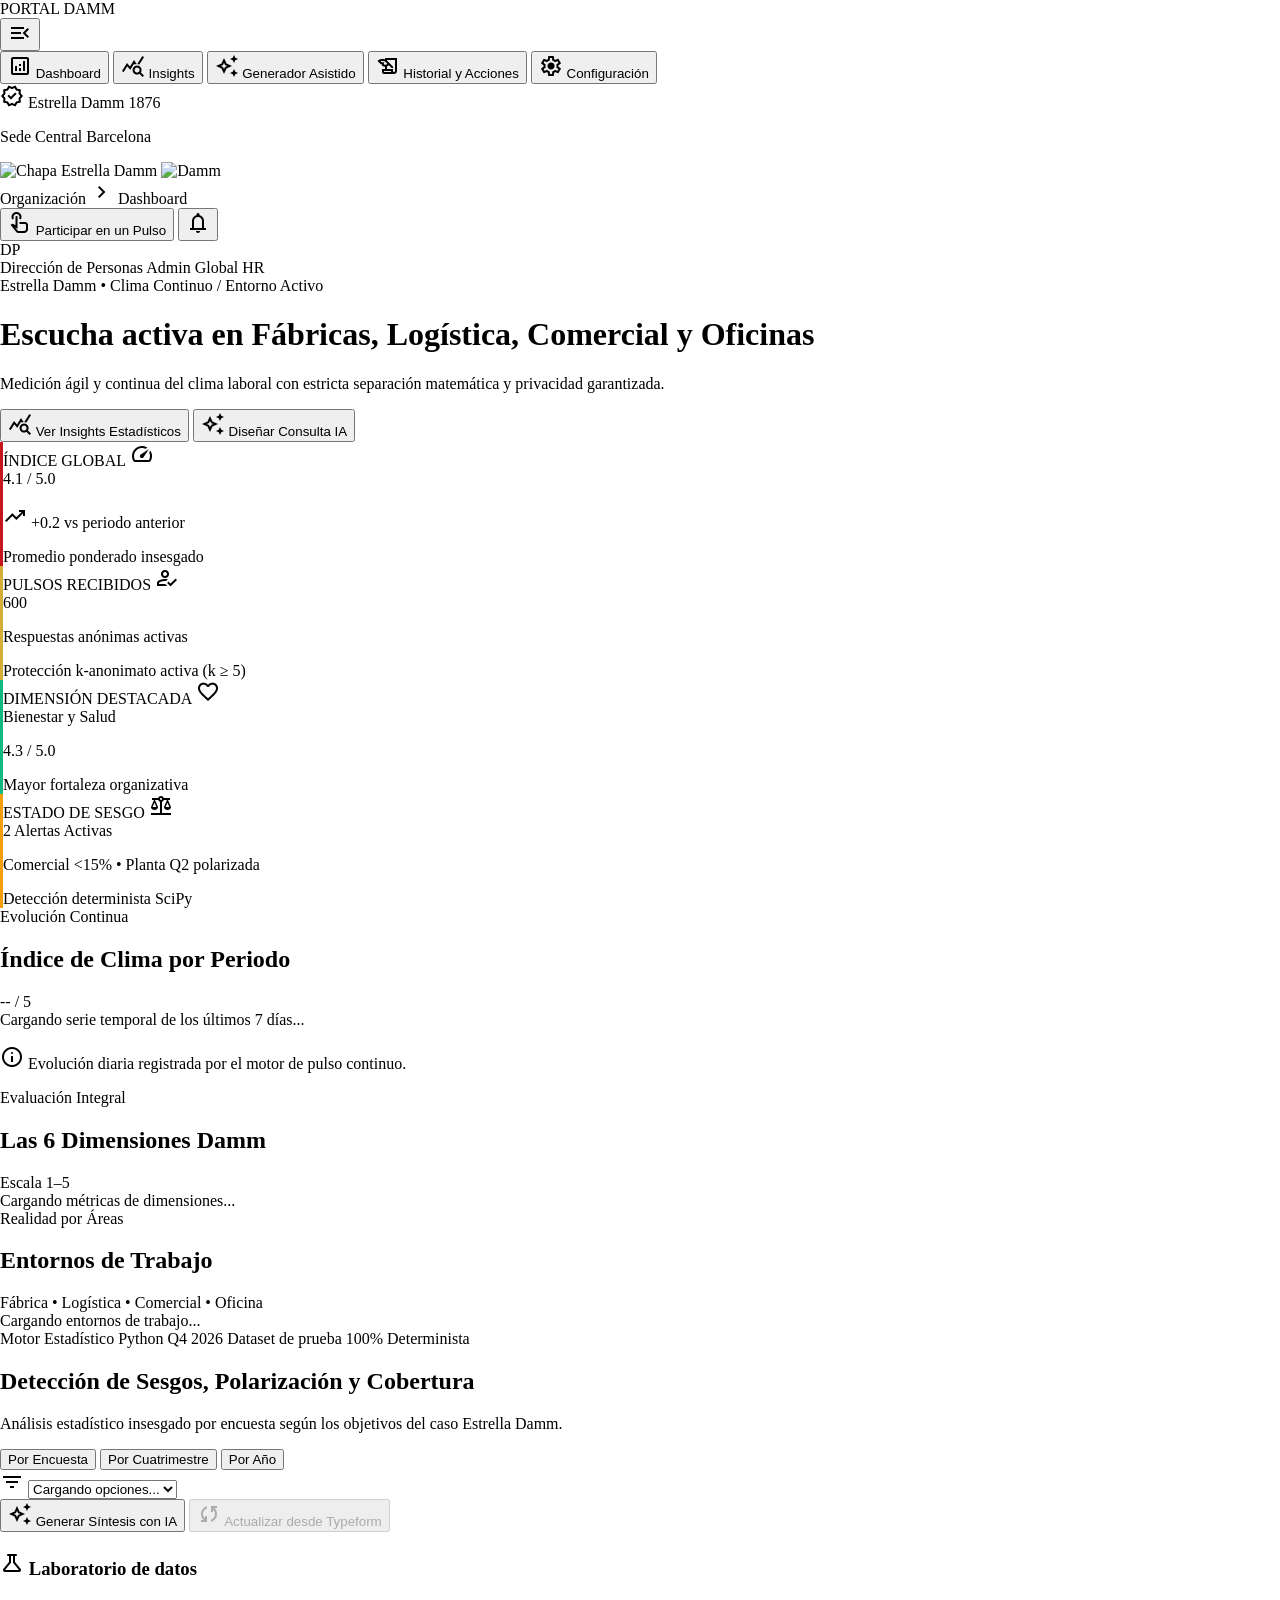
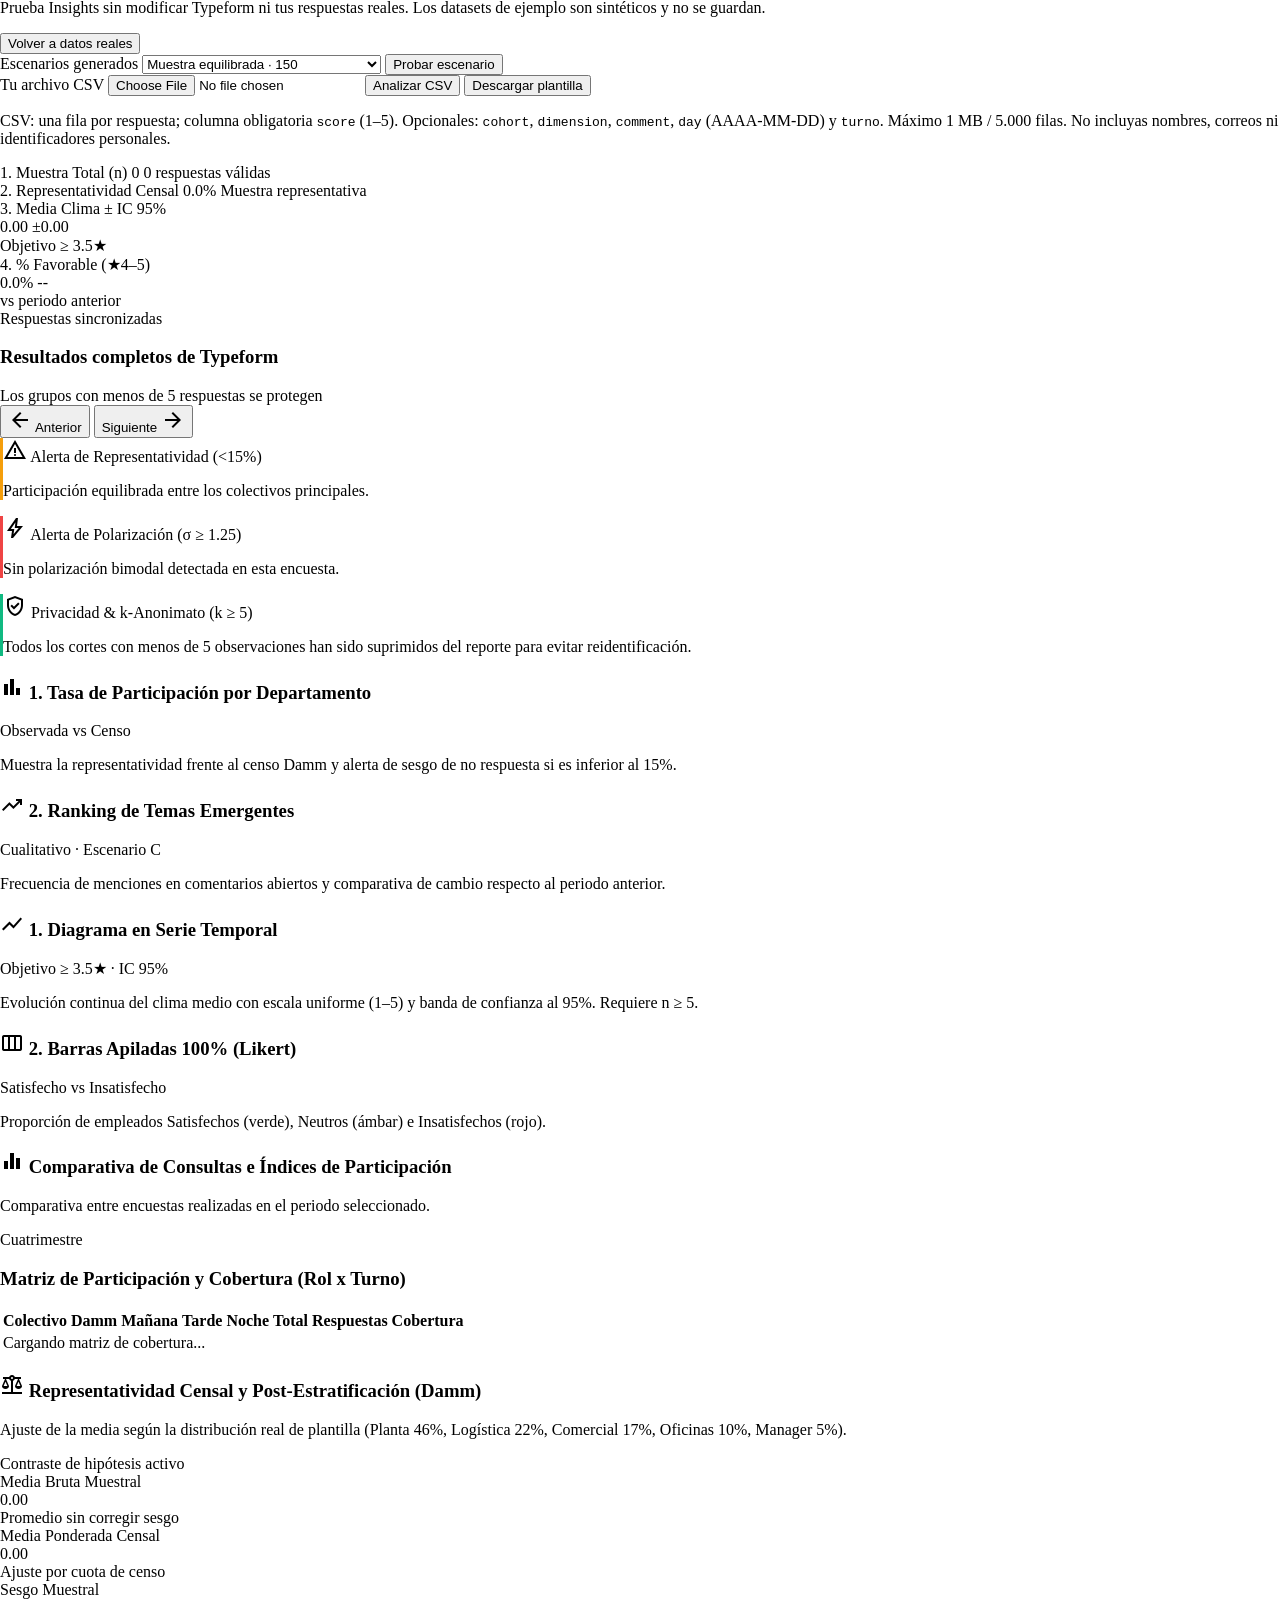
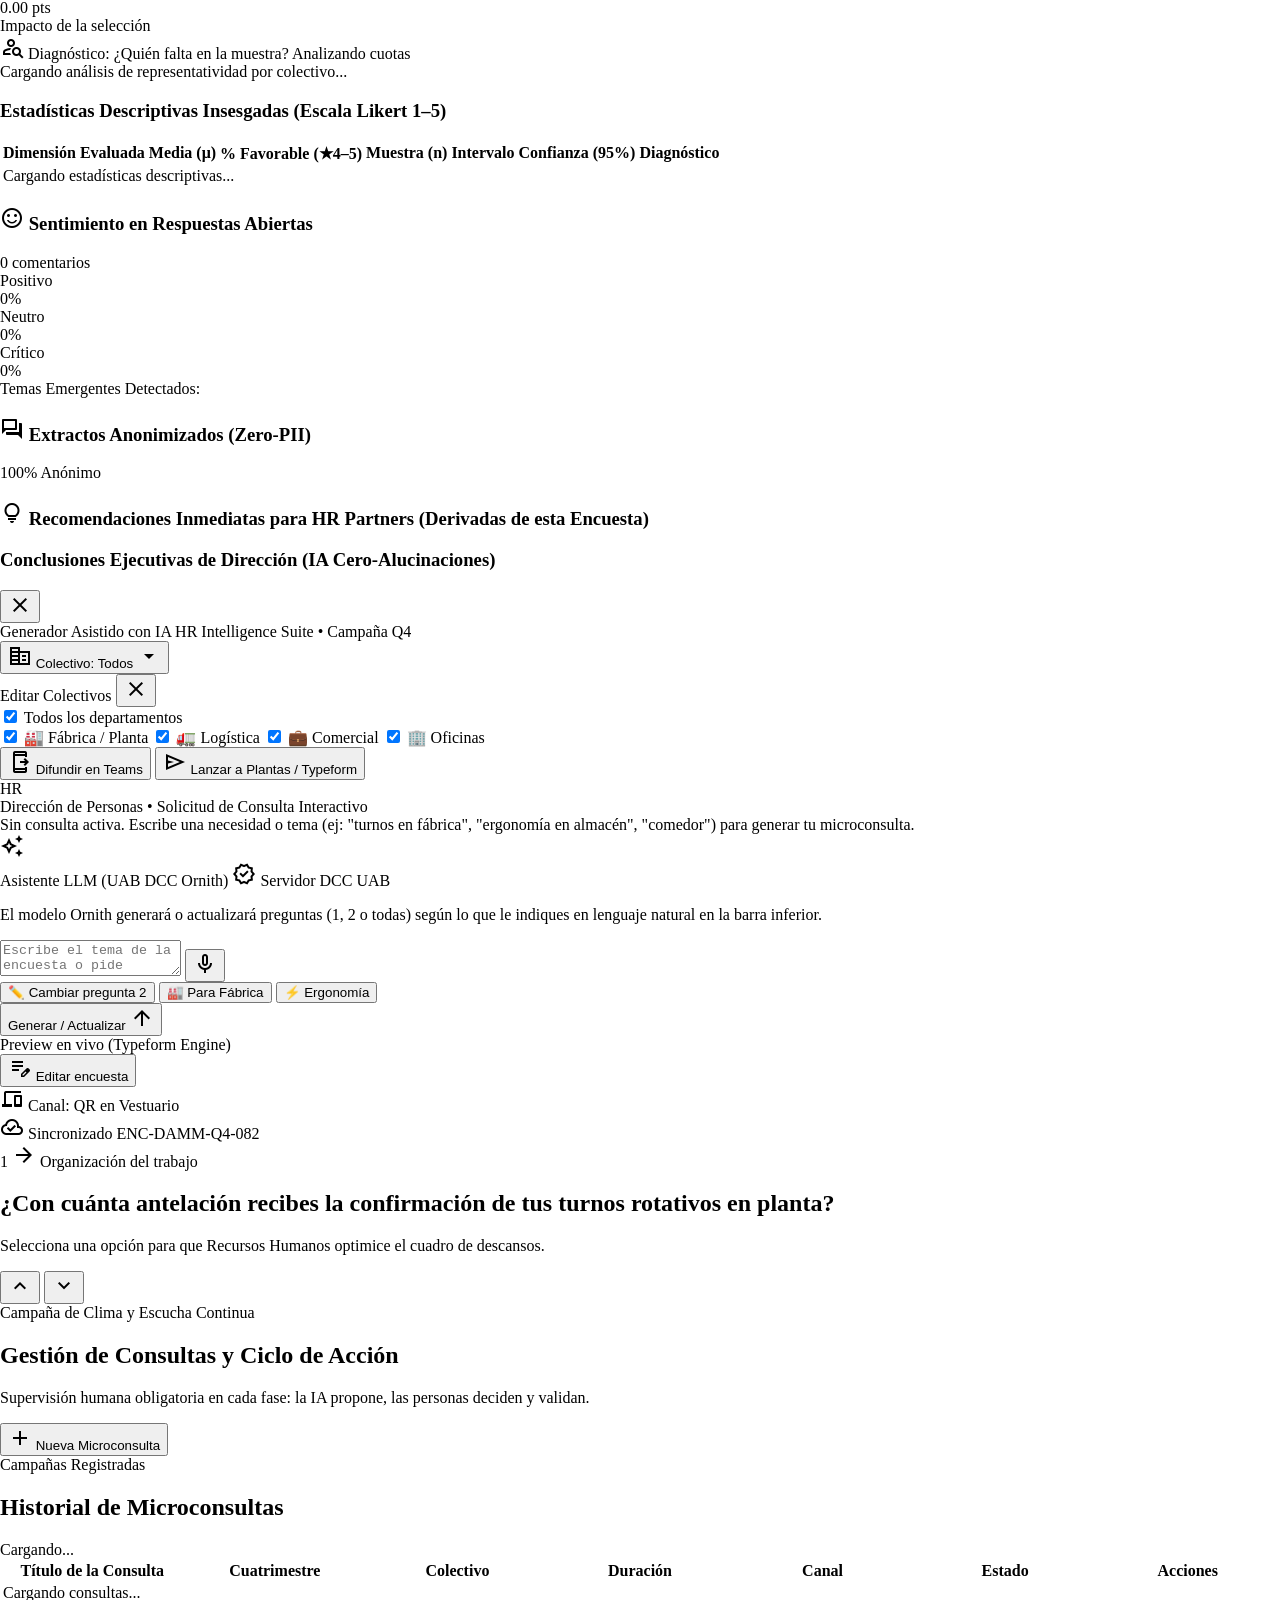
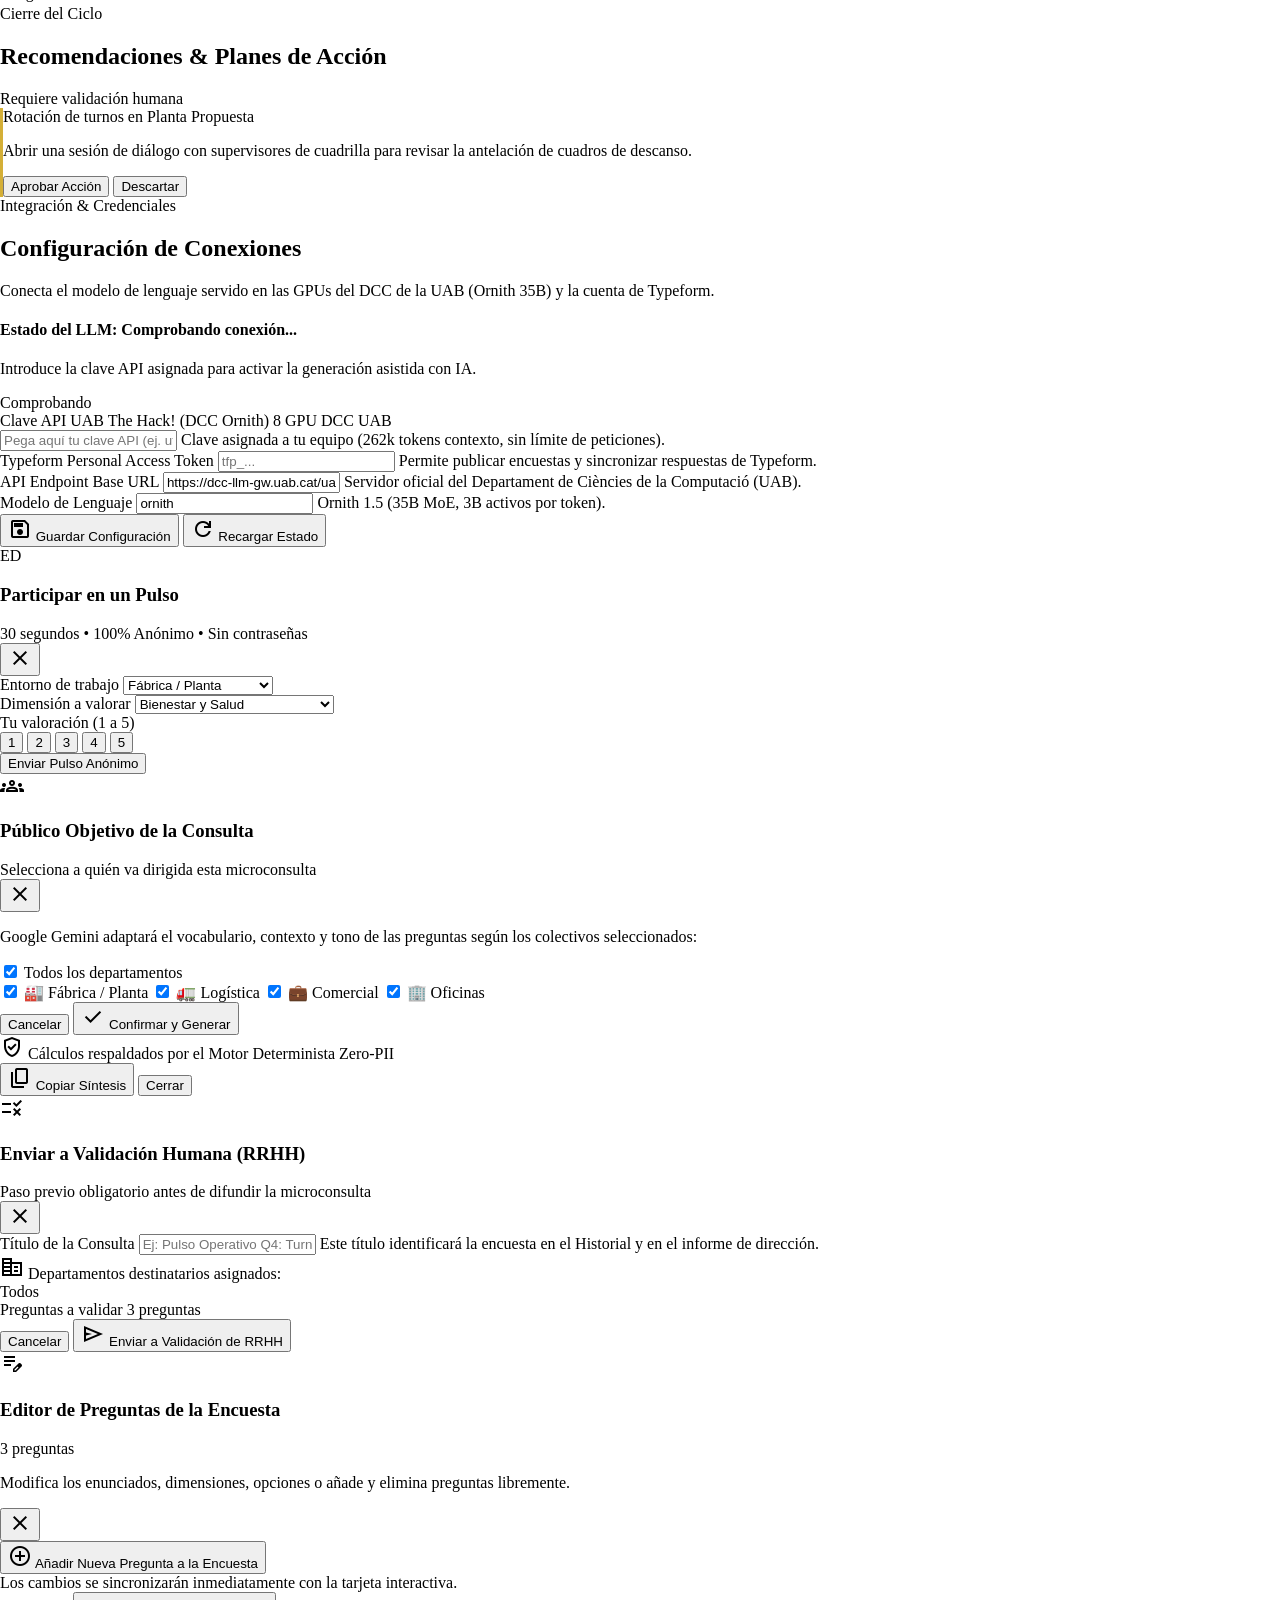
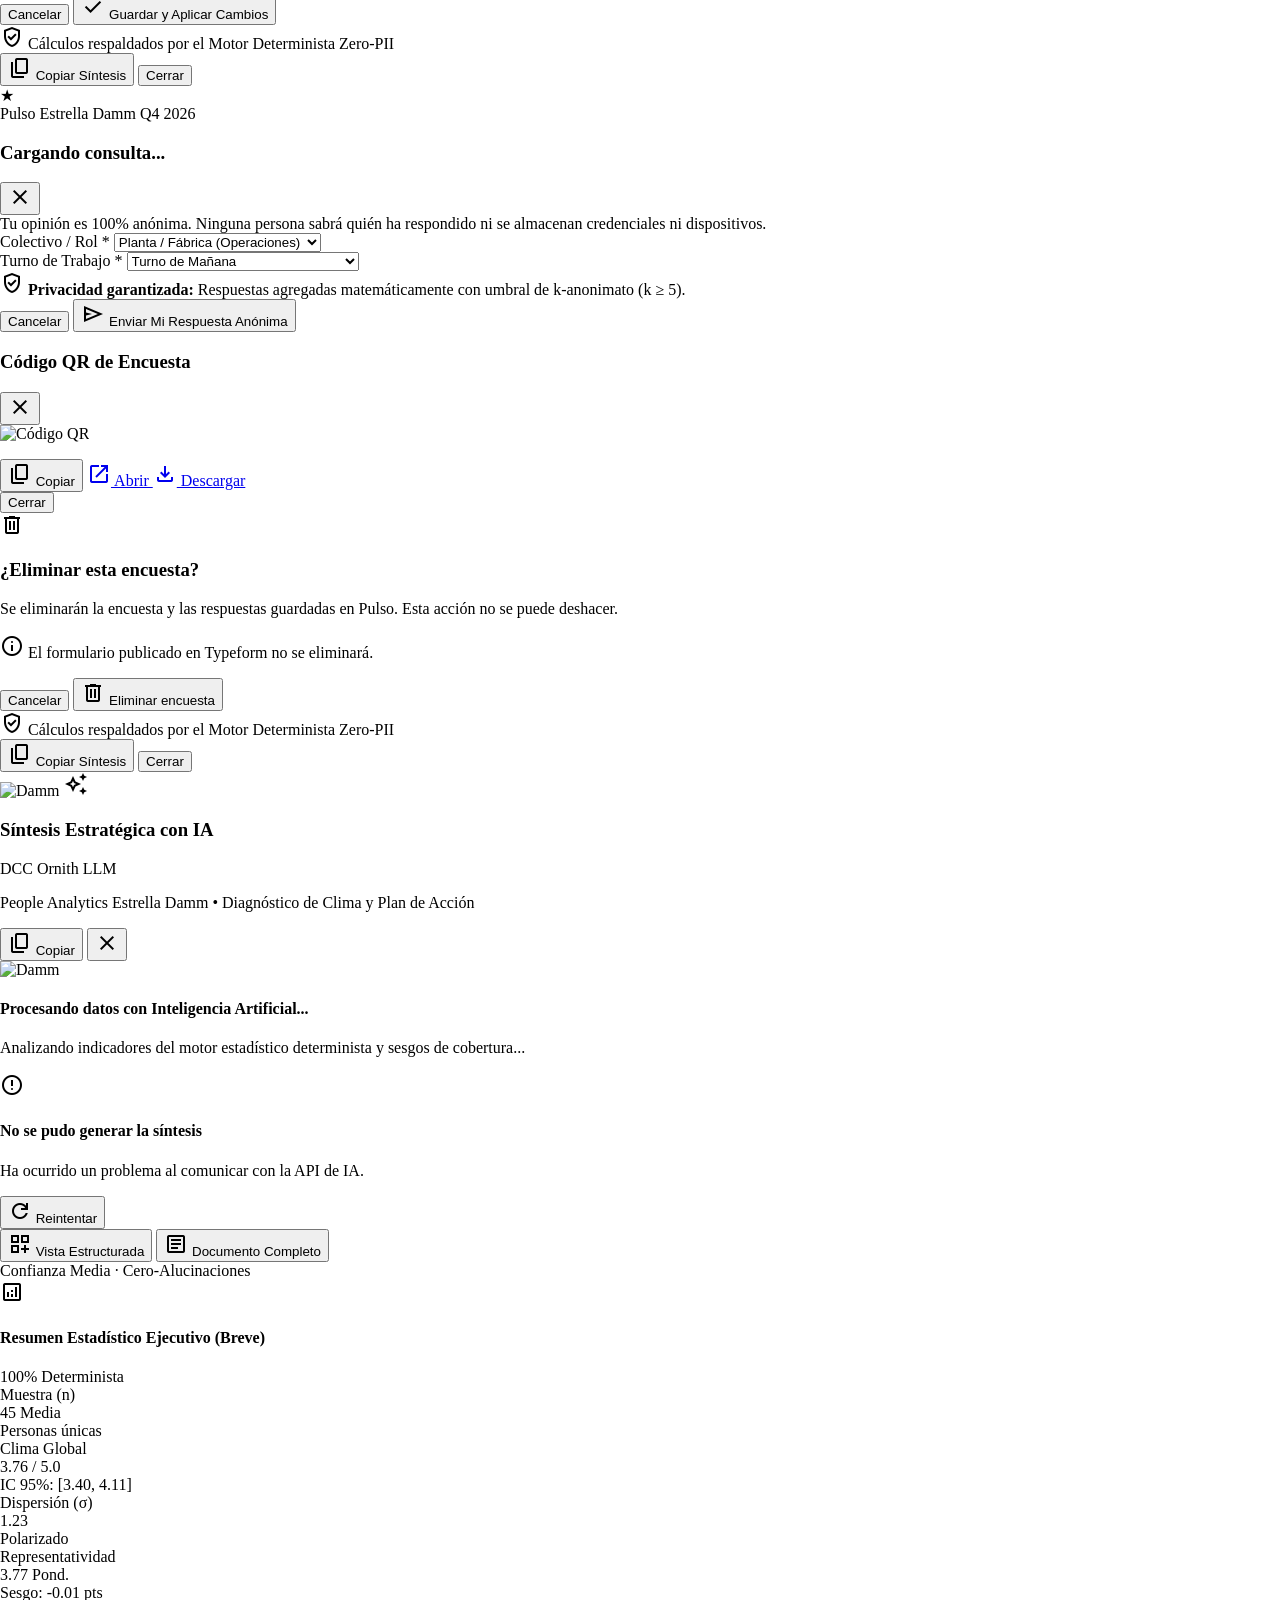
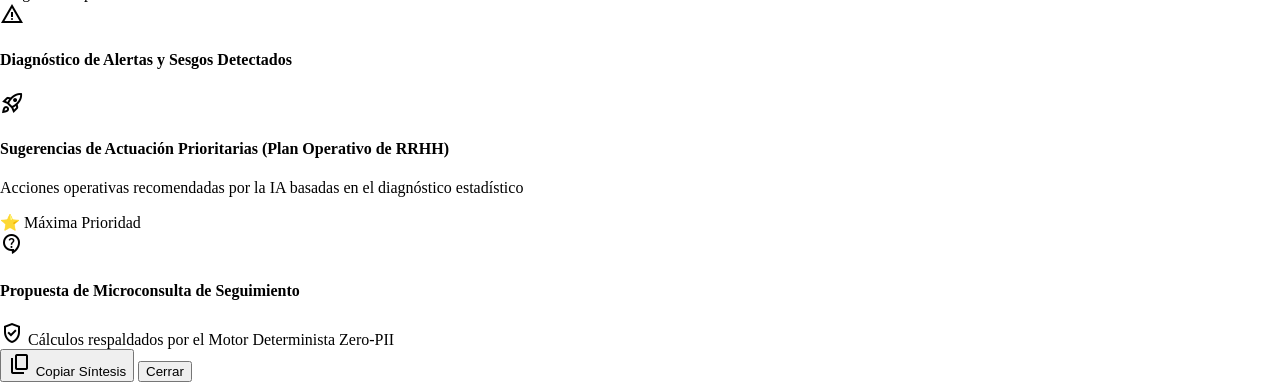
==== ui/index.html @ 13590368 "IA resumen estadisticos" ====
<!DOCTYPE html>
<html lang="es">
<head>
  <meta charset="utf-8">
  <meta content="width=device-width, initial-scale=1.0" name="viewport">
  <meta content="web_dashboard" name="shell-type">
  <title>Portal Damm — HR Climate &amp; Intelligence Suite</title>
  <link rel="icon" type="image/png" href="/assets/chapa_damm.png">
  <link href="https://fonts.googleapis.com/css2?family=Material+Symbols+Outlined:opsz,wght,FILL,GRAD@20..48,100..700,0..1,-50..200" rel="stylesheet">
  <link rel="preconnect" href="https://fonts.googleapis.com">
  <link rel="preconnect" href="https://fonts.gstatic.com" crossorigin="">
  <link href="https://fonts.googleapis.com/css2?family=Epilogue:wght@600;700;800&family=Inter:wght@400;500;600;700&display=swap" rel="stylesheet">
  <style>
    @layer base {
      html, body { margin: 0; padding: 0; }
      body { overscroll-behavior: none; }
      main > :first-child { margin-top: 0 !important; }
      main > :last-child { margin-bottom: 0 !important; }
    }
    ::-webkit-scrollbar { display: none; }
    .sidebar-transition { transition: width 0.25s cubic-bezier(0.4, 0, 0.2, 1); }
    .content-transition { transition: padding-left 0.25s cubic-bezier(0.4, 0, 0.2, 1), left 0.25s cubic-bezier(0.4, 0, 0.2, 1); }
    .toast-animate { transition: transform 0.25s ease, opacity 0.25s ease; }
    .tabular-nums { font-variant-numeric: tabular-nums; }
    .status-bar-positive { border-left: 3px solid #10b981; }
    .status-bar-warning { border-left: 3px solid #f59e0b; }
    .status-bar-critical { border-left: 3px solid #ef4444; }
    .status-bar-brand { border-left: 3px solid #c4161c; }
    .status-bar-gold { border-left: 3px solid #d4af37; }
    .admin-history-table { width: 100%; table-layout: fixed; }
    @media (max-width: 1100px) {
      .admin-history-table col:nth-child(1) { width: 50%; }
      .admin-history-table col:nth-child(2),
      .admin-history-table col:nth-child(4),
      .admin-history-table col:nth-child(5) { display: none; }
      .admin-history-table col:nth-child(3) { width: 15%; }
      .admin-history-table col:nth-child(6) { width: 15%; }
      .admin-history-table col:nth-child(7) { width: 20%; }
      .admin-history-table tr > :nth-child(2),
      .admin-history-table tr > :nth-child(4),
      .admin-history-table tr > :nth-child(5) { display: none; }
    }
    @media (max-width: 600px) {
      .admin-history-table col:nth-child(1) { width: 60%; }
      .admin-history-table col:nth-child(3),
      .admin-history-table col:nth-child(6) { display: none; }
      .admin-history-table col:nth-child(7) { width: 40%; }
      .admin-history-table tr > :nth-child(3),
      .admin-history-table tr > :nth-child(6) { display: none; }
      .admin-history-table .admin-action-label { display: none; }
      .admin-history-table .admin-icon-action { padding: 2px; }
      .admin-history-table .admin-icon-action .material-symbols-outlined { font-size: 18px; }
    }
  </style>
  <script src="https://cdn.tailwindcss.com?plugins=forms,container-queries"></script>
  <script src="https://cdn.plot.ly/plotly-2.35.2.min.js"></script>
  <script id="tailwind-config">
    tailwind.config = {
      darkMode: "class",
      theme: {
        extend: {
          colors: {
            "surface": "#fbf9f7",
            "surface-dim": "#dbdad8",
            "surface-bright": "#fbf9f7",
            "surface-container-lowest": "#ffffff",
            "surface-container-low": "#f5f3f1",
            "surface-container": "#efedec",
            "surface-container-high": "#eae8e6",
            "surface-container-highest": "#e4e2e0",
            "on-surface": "#1b1c1b",
            "on-surface-variant": "#5c403d",
            "inverse-surface": "#30302f",
            "inverse-on-surface": "#f2f0ee",
            "outline": "#906f6b",
            "outline-variant": "#e5bdb9",
            "surface-tint": "#bd0e18",
            "primary": "#c4161c",
            "primary-container": "#c4161c",
            "on-primary": "#ffffff",
            "on-primary-container": "#ffd6d2",
            "secondary": "#735c00",
            "secondary-container": "#fed65b",
            "on-secondary-container": "#745c00",
            "tertiary": "#1e1611",
            "tertiary-container": "#6c6059",
            "on-tertiary": "#ffffff",
            "error": "#ba1a1a",
            "error-container": "#ffdad6",
            "status-positive": "#10b981",
            "status-warning": "#f59e0b",
            "status-critical": "#ef4444",
            "brand-gold": "#d4af37"
          },
          borderRadius: { DEFAULT: "0.5rem", lg: "1rem", xl: "1.5rem", full: "9999px" },
          spacing: {
            gutter: "1.5rem",
            "space-xs": "0.25rem",
            "space-sm": "0.5rem",
            margin: "2rem",
            "space-md": "1rem",
            "space-lg": "1.5rem",
            "space-xl": "2.5rem"
          },
          fontFamily: {
            headline: ["Epilogue", "sans-serif"],
            body: ["Inter", "sans-serif"]
          }
        }
      }
    };
  </script>
</head>
<body class="bg-surface font-body text-on-surface antialiased min-h-screen">

  <!-- Toast Notification Container -->
  <div id="toast-container" class="fixed top-20 right-6 z-50 flex flex-col gap-2 pointer-events-none"></div>

  <!-- Retractile Sidebar -->
  <aside class="fixed left-0 top-0 h-full bg-surface-container-low z-50 flex flex-col shadow-[0_1px_8px_rgba(30,22,17,0.04)] sidebar-transition overflow-hidden w-64 border-r border-surface-container/60" id="app-sidebar">
    <div class="h-16 px-space-md flex items-center justify-between border-b border-surface-container/60">
      <div class="flex items-center gap-2 overflow-hidden" id="sidebar-brand-box">
        <div class="w-3 h-3 rounded-full bg-primary flex-shrink-0"></div>
        <span class="font-headline font-bold text-sm tracking-wider text-on-surface uppercase whitespace-nowrap sidebar-label">PORTAL DAMM</span>
      </div>
      <button aria-label="Colapsar o expandir menú" class="w-8 h-8 flex items-center justify-center rounded-lg text-on-surface-variant hover:bg-surface-container hover:text-on-surface transition-colors flex-shrink-0" onclick="toggleSidebar()" type="button">
        <span class="material-symbols-outlined text-xl" id="sidebar-toggle-icon">menu_open</span>
      </button>
    </div>

    <!-- Navigation Buttons with Red Active State -->
    <nav class="flex-1 px-space-sm space-y-1.5 mt-1" id="sidebar-nav">
      <button id="nav-btn-dashboard" onclick="showPanel('dashboard')" class="nav-item w-full flex items-center gap-space-sm px-space-md py-2.5 rounded-lg text-sm font-bold bg-primary text-on-primary shadow-xs transition-all text-left">
        <span class="material-symbols-outlined text-xl flex-shrink-0">analytics</span>
        <span class="sidebar-label whitespace-nowrap">Dashboard</span>
      </button>

      <button id="nav-btn-insights" onclick="showPanel('insights')" class="nav-item w-full flex items-center gap-space-sm px-space-md py-2.5 rounded-lg text-sm font-medium text-on-surface-variant hover:bg-surface-container-high hover:text-on-surface transition-all text-left">
        <span class="material-symbols-outlined text-xl flex-shrink-0">query_stats</span>
        <span class="sidebar-label whitespace-nowrap">Insights</span>
      </button>

      <button id="nav-btn-generator" onclick="showPanel('generator')" class="nav-item w-full flex items-center gap-space-sm px-space-md py-2.5 rounded-lg text-sm font-medium text-on-surface-variant hover:bg-surface-container-high hover:text-on-surface transition-all text-left">
        <span class="material-symbols-outlined text-xl flex-shrink-0">auto_awesome</span>
        <span class="sidebar-label whitespace-nowrap">Generador Asistido</span>
      </button>

      <button id="nav-btn-admin" onclick="showPanel('admin')" class="nav-item w-full flex items-center gap-space-sm px-space-md py-2.5 rounded-lg text-sm font-medium text-on-surface-variant hover:bg-surface-container-high hover:text-on-surface transition-all text-left">
        <span class="material-symbols-outlined text-xl flex-shrink-0">history_edu</span>
        <span class="sidebar-label whitespace-nowrap">Historial y Acciones</span>
      </button>

      <button id="nav-btn-settings" onclick="showPanel('settings')" class="nav-item w-full flex items-center gap-space-sm px-space-md py-2.5 rounded-lg text-sm font-medium text-on-surface-variant hover:bg-surface-container-high hover:text-on-surface transition-all text-left">
        <span class="material-symbols-outlined text-xl flex-shrink-0">settings</span>
        <span class="sidebar-label whitespace-nowrap">Configuración</span>
      </button>
    </nav>

    <div class="p-3 bg-surface-container/60 m-space-sm rounded-xl overflow-hidden sidebar-footer border border-surface-container-high">
      <div class="flex items-center gap-space-sm mb-1">
        <span class="material-symbols-outlined text-brand-gold text-base flex-shrink-0">verified</span>
        <span class="text-xs font-bold text-on-surface whitespace-nowrap sidebar-label">Estrella Damm 1876</span>
      </div>
      <p class="text-[11px] text-on-surface-variant whitespace-nowrap sidebar-label">Sede Central Barcelona</p>
    </div>
  </aside>

  <!-- Main Content Wrapper -->
  <div class="content-transition pl-64" id="main-layout-wrapper">
    <!-- Topbar -->
    <header class="fixed top-0 right-0 h-16 bg-surface/95 backdrop-blur-xl z-40 flex items-center justify-between px-space-xl shadow-[0_1px_8px_rgba(30,22,17,0.04)] content-transition border-b border-surface-container-high/60 left-64" id="main-header">
      <div class="flex items-center gap-space-md">
        <div class="-ml-2 flex items-center gap-2 pr-2">
          <img alt="Chapa Estrella Damm" class="w-10 h-10 object-contain rounded-full shadow-xs hover:rotate-12 transition-transform duration-300" src="/assets/chapa_damm.png">
          <img alt="Damm" class="h-14 w-auto object-contain" src="/assets/palabra_damm.png">
        </div>
        <div class="h-4 w-px bg-outline-variant/50 hidden sm:block"></div>
        <div class="hidden sm:flex items-center gap-2">
          <span class="text-xs font-medium text-on-surface-variant">Organización</span>
          <span class="material-symbols-outlined text-sm text-on-surface-variant">chevron_right</span>
          <span class="text-sm font-headline font-semibold text-on-surface" id="topbar-active-section-title">Dashboard</span>
        </div>
      </div>

      <div class="flex items-center gap-space-md">
        <!-- Responder Pulso Kiosk Button -->
        <button onclick="openCheckinModal()" class="inline-flex items-center gap-1.5 px-3.5 py-1.5 rounded-lg bg-surface-container-high hover:bg-surface-container-highest text-on-surface text-xs font-semibold transition-all border border-surface-container" type="button">
          <span class="material-symbols-outlined text-sm text-primary">touch_app</span>
          <span>Participar en un Pulso</span>
        </button>

        <button aria-label="Notificaciones" class="relative w-9 h-9 flex items-center justify-center rounded-lg text-on-surface-variant hover:bg-surface-container transition-colors" type="button">
          <span class="material-symbols-outlined text-xl">notifications</span>
          <span class="absolute top-2 right-2 w-2 h-2 rounded-full bg-primary ring-2 ring-surface"></span>
        </button>

        <!-- User Profile -->
        <div class="flex items-center gap-space-sm pl-2 py-1 pr-1 border-l border-surface-container-high">
          <div class="w-8 h-8 rounded-full bg-primary/10 text-primary flex items-center justify-center font-bold text-xs border border-primary/20 shadow-xs">
            DP
          </div>
          <div class="hidden lg:flex flex-col text-left">
            <span class="text-xs font-bold text-on-surface leading-tight">Dirección de Personas</span>
            <span class="text-[11px] text-on-surface-variant leading-tight">Admin Global HR</span>
          </div>
        </div>
      </div>
    </header>

    <!-- CONTENT PANELS CONTAINER -->
    <main class="w-full pt-20 bg-surface px-space-xl py-space-lg max-w-7xl mx-auto space-y-space-lg">

      <!-- ===================================================================== -->
      <!-- PANEL 1: DASHBOARD CLIMA -->
      <!-- ===================================================================== -->
      <div id="panel-dashboard" class="panel-view space-y-space-lg">
        <!-- Hero Header -->
        <div class="flex flex-wrap items-center justify-between gap-space-md bg-surface-container-lowest p-space-lg rounded-xl shadow-xs border border-surface-container">
          <div>
            <div class="flex items-center gap-2 mb-1">
              <span class="text-xs font-bold uppercase tracking-wider text-primary">Estrella Damm • Clima Continuo</span>
              <span class="text-xs text-outline">/</span>
              <span class="text-xs text-on-surface-variant" id="demo-indicator-pill">Entorno Activo</span>
            </div>
            <h1 class="text-2xl font-headline font-bold text-on-surface">Escucha activa en Fábricas, Logística, Comercial y Oficinas</h1>
            <p class="text-xs text-on-surface-variant mt-1">Medición ágil y continua del clima laboral con estricta separación matemática y privacidad garantizada.</p>
          </div>
          <div class="flex items-center gap-2">
            <button onclick="showPanel('insights')" class="inline-flex items-center gap-1.5 px-3.5 py-2 rounded-lg bg-surface-container-high hover:bg-surface-container-highest text-xs font-semibold text-on-surface border border-surface-container transition-all">
              <span class="material-symbols-outlined text-sm text-primary">query_stats</span>
              <span>Ver Insights Estadísticos</span>
            </button>
            <button onclick="startNewGenerator()" class="inline-flex items-center gap-1.5 px-4 py-2 rounded-lg bg-primary text-on-primary font-semibold text-xs hover:bg-primary-container transition-transform active:scale-95 shadow-xs">
              <span class="material-symbols-outlined text-base">auto_awesome</span>
              <span>Diseñar Consulta IA</span>
            </button>
          </div>
        </div>

        <!-- KPIs Grid -->
        <section class="grid grid-cols-1 sm:grid-cols-2 lg:grid-cols-4 gap-space-md">
          <div class="bg-surface-container-lowest rounded-xl p-space-md shadow-xs border border-surface-container status-bar-brand flex flex-col justify-between">
            <div class="flex items-center justify-between text-xs text-on-surface-variant font-semibold">
              <span>ÍNDICE GLOBAL</span>
              <span class="material-symbols-outlined text-primary text-sm">speed</span>
            </div>
            <div class="my-2">
              <div class="flex items-baseline gap-1">
                <span class="text-3xl font-headline font-bold text-on-surface tabular-nums" id="kpi-overall-score">4.1</span>
                <span class="text-xs text-on-surface-variant">/ 5.0</span>
              </div>
              <p class="text-[11px] text-status-positive font-semibold flex items-center gap-1 mt-0.5" id="kpi-score-trend">
                <span class="material-symbols-outlined text-xs">trending_up</span> +0.2 vs periodo anterior
              </p>
            </div>
            <div class="text-[10px] text-tertiary">Promedio ponderado insesgado</div>
          </div>

          <div class="bg-surface-container-lowest rounded-xl p-space-md shadow-xs border border-surface-container status-bar-gold flex flex-col justify-between">
            <div class="flex items-center justify-between text-xs text-on-surface-variant font-semibold">
              <span>PULSOS RECIBIDOS</span>
              <span class="material-symbols-outlined text-brand-gold text-sm">how_to_reg</span>
            </div>
            <div class="my-2">
              <span class="text-3xl font-headline font-bold text-on-surface tabular-nums" id="kpi-total-responses">600</span>
              <p class="text-[11px] text-on-surface-variant mt-0.5">Respuestas anónimas activas</p>
            </div>
            <div class="text-[10px] text-tertiary">Protección k-anonimato activa (k ≥ 5)</div>
          </div>

          <div class="bg-surface-container-lowest rounded-xl p-space-md shadow-xs border border-surface-container status-bar-positive flex flex-col justify-between">
            <div class="flex items-center justify-between text-xs text-on-surface-variant font-semibold">
              <span>DIMENSIÓN DESTACADA</span>
              <span class="material-symbols-outlined text-status-positive text-sm">favorite</span>
            </div>
            <div class="my-2">
              <span class="text-base font-bold text-on-surface block truncate" id="kpi-top-dimension">Bienestar y Salud</span>
              <p class="text-xs font-headline font-bold text-status-positive tabular-nums mt-0.5" id="kpi-top-dimension-score">4.3 / 5.0</p>
            </div>
            <div class="text-[10px] text-tertiary">Mayor fortaleza organizativa</div>
          </div>

          <div class="bg-surface-container-lowest rounded-xl p-space-md shadow-xs border border-surface-container status-bar-warning flex flex-col justify-between">
            <div class="flex items-center justify-between text-xs text-on-surface-variant font-semibold">
              <span>ESTADO DE SESGO</span>
              <span class="material-symbols-outlined text-status-warning text-sm">balance</span>
            </div>
            <div class="my-2">
              <span class="text-base font-bold text-on-surface block" id="kpi-bias-status">2 Alertas Activas</span>
              <p class="text-[11px] text-status-warning font-semibold mt-0.5" id="kpi-bias-desc">Comercial &lt;15% • Planta Q2 polarizada</p>
            </div>
            <div class="text-[10px] text-tertiary">Detección determinista SciPy</div>
          </div>
        </section>

        <!-- Trend & 6 Dimensions Grid -->
        <div class="grid grid-cols-1 lg:grid-cols-12 gap-space-lg items-start">
          <!-- 7-Day Trend Chart (7 cols) -->
          <div class="lg:col-span-7 bg-surface-container-lowest rounded-xl p-space-lg shadow-xs border border-surface-container flex flex-col justify-between">
            <div class="flex items-center justify-between mb-4">
              <div>
                <span class="text-[11px] font-bold uppercase tracking-wider text-primary block">Evolución Continua</span>
                <h2 class="text-lg font-headline font-bold text-on-surface">Índice de Clima por Periodo</h2>
              </div>
              <div class="flex items-center gap-2">
                <span class="text-xs font-bold text-primary tabular-nums" id="trend-avg-display">-- / 5</span>
                <span class="w-2 h-2 rounded-full bg-status-positive"></span>
              </div>
            </div>

            <div id="dashboard-trend-container" class="w-full h-44 bg-surface-container-low/40 rounded-lg p-3 flex flex-col justify-end relative">
              <div class="h-full flex items-center justify-center text-xs text-tertiary italic">
                Cargando serie temporal de los últimos 7 días...
              </div>
            </div>
            <p id="dashboard-trend-insight" class="text-xs text-on-surface-variant mt-3 flex items-center gap-1.5">
              <span class="material-symbols-outlined text-sm text-primary">info</span>
              <span>Evolución diaria registrada por el motor de pulso continuo.</span>
            </p>
          </div>

          <!-- 6 Dimensions Breakdown (5 cols) -->
          <div class="lg:col-span-5 bg-surface-container-lowest rounded-xl p-space-lg shadow-xs border border-surface-container">
            <div class="flex items-center justify-between mb-4">
              <div>
                <span class="text-[11px] font-bold uppercase tracking-wider text-primary block">Evaluación Integral</span>
                <h2 class="text-lg font-headline font-bold text-on-surface">Las 6 Dimensiones Damm</h2>
              </div>
              <span class="text-xs text-tertiary">Escala 1–5</span>
            </div>

            <div class="space-y-3" id="dimensions-container">
              <div class="p-6 text-center text-xs text-tertiary italic">
                Cargando métricas de dimensiones...
              </div>
            </div>
          </div>
        </div>

        <!-- Workplaces Grid -->
        <section class="bg-surface-container-lowest rounded-xl p-space-lg shadow-xs border border-surface-container">
          <div class="flex items-center justify-between mb-4">
            <div>
              <span class="text-[11px] font-bold uppercase tracking-wider text-primary block">Realidad por Áreas</span>
              <h2 class="text-lg font-headline font-bold text-on-surface">Entornos de Trabajo</h2>
            </div>
            <span class="text-xs text-tertiary">Fábrica • Logística • Comercial • Oficina</span>
          </div>

          <div class="grid grid-cols-1 sm:grid-cols-2 lg:grid-cols-4 gap-space-md" id="sites-cards-container">
            <div class="p-4 text-center text-xs text-tertiary italic col-span-full">
              Cargando entornos de trabajo...
            </div>
          </div>
        </section>
      </div>


      <!-- ===================================================================== -->
      <!-- PANEL 2: INSIGHTS & MOTOR ESTADÍSTICO DETERMINISTA -->
      <!-- ===================================================================== -->
      <div id="panel-insights" class="panel-view hidden space-y-space-lg">
        <section class="bg-surface-container-lowest rounded-xl p-space-lg shadow-xs border border-surface-container space-y-space-md">
          <div class="space-y-space-md border-b border-surface-container pb-4">
            <div>
              <div class="flex items-center gap-2">
                <span class="text-xs font-bold uppercase tracking-wider text-primary">Motor Estadístico Python</span>
                <span id="insights-quarter-badge" class="px-2 py-0.5 rounded-full bg-secondary-container/60 text-on-secondary-container text-[11px] font-bold">
                  Q4 2026
                </span>
                <span id="insights-test-badge" class="hidden px-2 py-0.5 rounded-full bg-primary/10 text-primary text-[11px] font-bold">
                  Dataset de prueba
                </span>
                <span class="px-2 py-0.5 rounded-full bg-surface-container-high text-tertiary text-[11px] font-bold">
                  100% Determinista
                </span>
              </div>
              <h2 class="text-xl font-headline font-bold text-on-surface mt-1">Detección de Sesgos, Polarización y Cobertura</h2>
              <p class="text-xs text-on-surface-variant">Análisis estadístico insesgado por encuesta según los objetivos del caso Estrella Damm.</p>
            </div>
            <div class="grid grid-cols-1 items-center gap-3 lg:grid-cols-[minmax(0,1fr)_auto]">
              <!-- Filtro Avanzado: Encuesta / Cuatrimestre / Año -->
              <div class="flex min-w-0 flex-wrap items-center gap-2 rounded-xl border border-surface-container bg-surface-container-low p-1.5 px-3 shadow-xs">
                <div class="flex items-center gap-1 bg-surface-container rounded-lg p-0.5">
                  <button type="button" id="filter-mode-survey" onclick="setInsightsFilterMode('survey')" class="px-2.5 py-1 rounded-md text-xs font-bold transition-all bg-primary text-on-primary shadow-xs">
                    Por Encuesta
                  </button>
                  <button type="button" id="filter-mode-quarter" onclick="setInsightsFilterMode('quarter')" class="px-2.5 py-1 rounded-md text-xs font-bold transition-all text-on-surface hover:bg-secondary-container/50">
                    Por Cuatrimestre
                  </button>
                  <button type="button" id="filter-mode-year" onclick="setInsightsFilterMode('year')" class="px-2.5 py-1 rounded-md text-xs font-bold transition-all text-on-surface hover:bg-secondary-container/50">
                    Por Año
                  </button>
                </div>
                <div class="flex min-w-0 flex-1 items-center gap-1.5">
                  <span class="material-symbols-outlined text-sm text-primary">filter_list</span>
                  <select id="insights-filter-select" onchange="onInsightsFilterValueChanged(this.value)" class="w-80 max-w-[26vw] min-w-0 truncate rounded border border-surface-container bg-surface-container-lowest px-2.5 py-1 text-xs font-semibold text-on-surface focus:outline-none focus:ring-1 focus:ring-primary max-sm:max-w-full">
                    <option value="">Cargando opciones...</option>
                  </select>
                </div>
              </div>

              <div class="ml-auto flex shrink-0 flex-nowrap items-center justify-end gap-3">
                <button onclick="requestLlmSynthesis()" id="btn-request-llm-synthesis" class="inline-flex shrink-0 items-center gap-1.5 whitespace-nowrap rounded-lg bg-primary px-4 py-2 text-xs font-bold text-on-primary shadow-xs transition-transform hover:bg-primary-container active:scale-95" type="button">
                  <span class="material-symbols-outlined text-base">auto_awesome</span>
                  <span>Generar Síntesis con IA</span>
                </button>
                <button onclick="syncTypeformResponses()" id="btn-sync-typeform" class="invisible inline-flex shrink-0 items-center gap-1.5 whitespace-nowrap rounded-lg bg-surface-container-high px-4 py-2 text-xs font-bold text-on-surface shadow-xs transition-colors hover:bg-secondary-container" type="button" aria-hidden="true" disabled>
                  <span class="material-symbols-outlined text-base">sync</span>
                  <span>Actualizar desde Typeform</span>
                </button>
              </div>
            </div>
          </div>

          <section class="rounded-xl border border-primary/20 bg-primary/5 p-4 space-y-3">
            <div class="flex flex-wrap items-start justify-between gap-3">
              <div>
                <h3 class="flex items-center gap-1.5 text-sm font-bold text-on-surface">
                  <span class="material-symbols-outlined text-base text-primary">science</span>
                  Laboratorio de datos
                </h3>
                <p class="mt-1 text-[11px] text-on-surface-variant">
                  Prueba Insights sin modificar Typeform ni tus respuestas reales. Los datasets de ejemplo son sintéticos y no se guardan.
                </p>
              </div>
              <button id="btn-exit-test-dataset" onclick="exitTestDatasetMode()" type="button" class="hidden rounded-lg border border-surface-container bg-surface-container-lowest px-3 py-1.5 text-xs font-bold text-on-surface hover:bg-surface-container-high">
                Volver a datos reales
              </button>
            </div>
            <div class="grid grid-cols-1 gap-3 lg:grid-cols-2">
              <div class="flex flex-wrap items-center gap-2 rounded-lg bg-surface-container-lowest p-3">
                <label for="test-dataset-scenario" class="text-xs font-semibold text-on-surface">Escenarios generados</label>
                <select id="test-dataset-scenario" class="min-w-[190px] flex-1 rounded border border-surface-container bg-white px-2.5 py-2 text-xs text-on-surface focus:outline-none focus:ring-1 focus:ring-primary">
                  <option value="balanced">Muestra equilibrada · 150</option>
                  <option value="polarization">Polarización en Planta · 150</option>
                  <option value="underrepresented">Colectivos poco representados · 150</option>
                  <option value="small_sample">Muestra pequeña · 14</option>
                </select>
                <button onclick="runTestScenario()" type="button" class="rounded-lg bg-primary px-3 py-2 text-xs font-bold text-on-primary hover:bg-primary-container">
                  Probar escenario
                </button>
              </div>
              <div class="flex flex-wrap items-center gap-2 rounded-lg bg-surface-container-lowest p-3">
                <label for="test-dataset-file" class="text-xs font-semibold text-on-surface">Tu archivo CSV</label>
                <input id="test-dataset-file" type="file" accept=".csv,text/csv" class="min-w-0 flex-1 text-[11px] text-on-surface-variant file:mr-2 file:rounded-md file:border-0 file:bg-surface-container-high file:px-2 file:py-1.5 file:text-[11px] file:font-semibold file:text-on-surface">
                <button onclick="runUploadedTestDataset()" type="button" class="rounded-lg border border-primary px-3 py-2 text-xs font-bold text-primary hover:bg-primary/5">
                  Analizar CSV
                </button>
                <button onclick="downloadTestCsvTemplate()" type="button" class="text-[11px] font-semibold text-primary underline">
                  Descargar plantilla
                </button>
              </div>
            </div>
            <p class="text-[10px] text-tertiary">
              CSV: una fila por respuesta; columna obligatoria <code>score</code> (1–5). Opcionales: <code>cohort</code>, <code>dimension</code>, <code>comment</code>, <code>day</code> (AAAA-MM-DD) y <code>turno</code>. Máximo 1 MB / 5.000 filas. No incluyas nombres, correos ni identificadores personales.
            </p>
          </section>

          <!-- Resumen de Métricas Ejecutivas de la Encuesta (4 Tarjetas de Decisión RRHH) -->
          <div class="grid grid-cols-1 sm:grid-cols-2 lg:grid-cols-4 gap-space-sm">
            <!-- 1. Tamaño Muestral (n) -->
            <div class="p-3.5 rounded-lg bg-surface-container-low border border-surface-container">
              <span class="text-[10px] font-bold uppercase tracking-wider text-tertiary block">1. Muestra Total (n)</span>
              <span id="insights-kpi-total-resp" class="text-xl font-headline font-bold text-on-surface block tabular-nums">0</span>
              <span id="insights-kpi-real-resp" class="text-[11px] text-tertiary block mt-0.5 truncate">0 respuestas válidas</span>
            </div>

            <!-- 2. Representatividad y Sesgo -->
            <div class="p-3.5 rounded-lg bg-surface-container-low border border-surface-container">
              <span class="text-[10px] font-bold uppercase tracking-wider text-tertiary block">2. Representatividad Censal</span>
              <span id="insights-kpi-cobertura" class="text-xl font-headline font-bold text-on-surface block tabular-nums">0.0%</span>
              <span id="insights-kpi-status" class="text-[11px] font-semibold text-status-positive block mt-0.5 truncate">Muestra representativa</span>
            </div>

            <!-- 3. Media Clima ± IC 95% -->
            <div class="p-3.5 rounded-lg bg-surface-container-low border border-surface-container">
              <span class="text-[10px] font-bold uppercase tracking-wider text-tertiary block">3. Media Clima ± IC 95%</span>
              <div class="flex items-baseline gap-1.5">
                <span id="insights-kpi-mean" class="text-xl font-headline font-bold text-primary tabular-nums">0.00</span>
                <span id="insights-kpi-ic" class="text-xs font-mono font-bold text-tertiary tabular-nums">±0.00</span>
              </div>
              <span id="insights-kpi-meta" class="text-[11px] font-semibold text-status-positive block mt-0.5">Objetivo ≥ 3.5★</span>
            </div>

            <!-- 4. % Favorable y Cambio vs Anterior -->
            <div class="p-3.5 rounded-lg bg-surface-container-low border border-surface-container">
              <span class="text-[10px] font-bold uppercase tracking-wider text-tertiary block">4. % Favorable (★4–5)</span>
              <div class="flex items-baseline gap-2">
                <span id="insights-kpi-favorable" class="text-xl font-headline font-bold text-on-surface tabular-nums">0.0%</span>
                <span id="insights-kpi-cambio" class="text-xs font-bold text-status-positive tabular-nums">--</span>
              </div>
              <span id="insights-kpi-cambio-label" class="text-[11px] text-tertiary block mt-0.5 truncate">vs periodo anterior</span>
            </div>
          </div>

          <section id="typeform-analysis-section" class="hidden bg-surface-container-lowest rounded-xl p-space-lg shadow-xs border border-surface-container space-y-space-md">
            <div class="flex flex-wrap items-center justify-between gap-2 border-b border-surface-container pb-3">
              <div>
                <span id="typeform-analysis-eyebrow" class="text-[10px] font-bold uppercase tracking-wider text-primary">Respuestas sincronizadas</span>
                <h3 id="typeform-analysis-title" class="text-base font-headline font-bold text-on-surface">Resultados completos de Typeform</h3>
                <p id="typeform-analysis-summary" class="text-xs text-on-surface-variant mt-1"></p>
              </div>
              <span id="typeform-analysis-privacy-note" class="text-[10px] text-tertiary">Los grupos con menos de 5 respuestas se protegen</span>
            </div>
            <div id="typeform-question-results" class="w-full"></div>
            <div class="flex items-center justify-between border-t border-surface-container pt-3">
              <button id="typeform-question-prev" onclick="navigateTypeformQuestion(-1)" type="button" class="inline-flex items-center gap-1 rounded-lg border border-surface-container px-3 py-2 text-xs font-semibold text-on-surface hover:bg-surface-container-high disabled:cursor-not-allowed disabled:opacity-40">
                <span class="material-symbols-outlined text-base">arrow_back</span>
                Anterior
              </button>
              <span id="typeform-question-position" class="text-xs font-semibold text-on-surface-variant"></span>
              <button id="typeform-question-next" onclick="navigateTypeformQuestion(1)" type="button" class="inline-flex items-center gap-1 rounded-lg border border-surface-container px-3 py-2 text-xs font-semibold text-on-surface hover:bg-surface-container-high disabled:cursor-not-allowed disabled:opacity-40">
                Siguiente
                <span class="material-symbols-outlined text-base">arrow_forward</span>
              </button>
            </div>
          </section>

          <!-- Anomaly and Bias Alert Chips -->
          <div class="grid grid-cols-1 md:grid-cols-3 gap-space-md">
            <div class="p-3.5 rounded-lg bg-surface-container-low border border-surface-container status-bar-warning">
              <div class="flex items-center gap-2 text-status-warning font-bold text-xs mb-1">
                <span class="material-symbols-outlined text-base">warning</span>
                <span>Alerta de Representatividad (&lt;15%)</span>
              </div>
              <p class="text-xs text-on-surface" id="alert-rep-text">
                Participación equilibrada entre los colectivos principales.
              </p>
            </div>

            <div class="p-3.5 rounded-lg bg-surface-container-low border border-surface-container status-bar-critical">
              <div class="flex items-center gap-2 text-status-critical font-bold text-xs mb-1">
                <span class="material-symbols-outlined text-base">bolt</span>
                <span>Alerta de Polarización (σ ≥ 1.25)</span>
              </div>
              <p class="text-xs text-on-surface" id="alert-pol-text">
                Sin polarización bimodal detectada en esta encuesta.
              </p>
            </div>

            <div class="p-3.5 rounded-lg bg-surface-container-low border border-surface-container status-bar-positive">
              <div class="flex items-center gap-2 text-status-positive font-bold text-xs mb-1">
                <span class="material-symbols-outlined text-base">verified_user</span>
                <span>Privacidad &amp; k-Anonimato (k ≥ 5)</span>
              </div>
              <p class="text-xs text-on-surface" id="alert-k-text">
                Todos los cortes con menos de 5 observaciones han sido suprimidos del reporte para evitar reidentificación.
              </p>
            </div>
          </div>

          <!-- SECCIÓN DE GRÁFICAS ESTADÍSTICAS SEGÚN NIVEL DE ANÁLISIS -->
          <!-- A) Gráficas para Encuesta Individual: Participación por Colectivo + Ranking de Temas Emergentes -->
          <div id="insights-individual-charts-section" class="pt-2">
            <div class="grid grid-cols-1 lg:grid-cols-2 gap-space-md">
              <div class="p-4 rounded-xl bg-surface-container-low border border-surface-container">
                <div class="flex items-center justify-between mb-2">
                  <h3 class="text-xs font-headline font-bold text-on-surface uppercase tracking-wider flex items-center gap-1.5">
                    <span class="material-symbols-outlined text-sm text-primary">bar_chart</span>
                    <span>1. Tasa de Participación por Departamento</span>
                  </h3>
                  <span class="text-[10px] font-bold text-tertiary">Observada vs Censo</span>
                </div>
                <p class="text-[11px] text-on-surface-variant mb-3">Muestra la representatividad frente al censo Damm y alerta de sesgo de no respuesta si es inferior al 15%.</p>
                <div id="participation-barchart-container" class="space-y-2.5">
                  <!-- Inyectado dinámicamente -->
                </div>
              </div>

              <div class="p-4 rounded-xl bg-surface-container-low border border-surface-container">
                <div class="flex items-center justify-between mb-2">
                  <h3 class="text-xs font-headline font-bold text-on-surface uppercase tracking-wider flex items-center gap-1.5">
                    <span class="material-symbols-outlined text-sm text-secondary">trending_up</span>
                    <span>2. Ranking de Temas Emergentes</span>
                  </h3>
                  <span class="text-[10px] font-bold text-primary">Cualitativo · Escenario C</span>
                </div>
                <p class="text-[11px] text-on-surface-variant mb-3">Frecuencia de menciones en comentarios abiertos y comparativa de cambio respecto al periodo anterior.</p>
                <div id="theme-ranking-container" class="space-y-2">
                  <!-- Inyectado dinámicamente -->
                </div>
              </div>
            </div>
          </div>

          <!-- B) Gráficas para Análisis Agregado (Cuatrimestre / Año): Serie Temporal + 100% Stacked Bar Likert -->
          <div id="insights-aggregated-charts-section" class="pt-2 hidden space-y-4">
            <div class="grid grid-cols-1 lg:grid-cols-2 gap-space-md">
              <div class="p-4 rounded-xl bg-surface-container-low border border-surface-container">
                <div class="flex items-center justify-between mb-2">
                  <h3 class="text-xs font-headline font-bold text-on-surface uppercase tracking-wider flex items-center gap-1.5">
                    <span class="material-symbols-outlined text-sm text-primary">show_chart</span>
                    <span>1. Diagrama en Serie Temporal</span>
                  </h3>
                  <span class="text-[10px] font-bold text-status-positive">Objetivo ≥ 3.5★ · IC 95%</span>
                </div>
                <p class="text-[11px] text-on-surface-variant mb-3">Evolución continua del clima medio con escala uniforme (1–5) y banda de confianza al 95%. Requiere n ≥ 5.</p>
                <div id="timeseries-chart-container" class="min-h-[160px]">
                  <!-- Inyectado dinámicamente -->
                </div>
              </div>

              <div class="p-4 rounded-xl bg-surface-container-low border border-surface-container">
                <div class="flex items-center justify-between mb-2">
                  <h3 class="text-xs font-headline font-bold text-on-surface uppercase tracking-wider flex items-center gap-1.5">
                    <span class="material-symbols-outlined text-sm text-primary">view_week</span>
                    <span>2. Barras Apiladas 100% (Likert)</span>
                  </h3>
                  <span class="text-[10px] font-bold text-tertiary">Satisfecho vs Insatisfecho</span>
                </div>
                <p class="text-[11px] text-on-surface-variant mb-3">Proporción de empleados Satisfechos (verde), Neutros (ámbar) e Insatisfechos (rojo).</p>
                <div id="stacked-likert-chart-container" class="space-y-2.5">
                  <!-- Inyectado dinámicamente -->
                </div>
              </div>
            </div>
          </div>

          <!-- Comparativa del Periodo e Índices de Participación -->
          <div id="insights-comparativa-section" class="pt-2 hidden space-y-2">
            <div class="flex items-center justify-between">
              <div>
                <h3 class="text-sm font-headline font-bold text-on-surface flex items-center gap-1.5" id="insights-comparativa-title">
                  <span class="material-symbols-outlined text-base text-primary">equalizer</span>
                  <span>Comparativa de Consultas e Índices de Participación</span>
                </h3>
                <p class="text-xs text-on-surface-variant" id="insights-comparativa-subtitle">Comparativa entre encuestas realizadas en el periodo seleccionado.</p>
              </div>
              <span id="insights-comparativa-badge" class="px-2.5 py-0.5 rounded-full bg-secondary-container/50 text-on-secondary-container font-bold text-[10px]">Cuatrimestre</span>
            </div>
            <div class="overflow-x-auto rounded-lg border border-surface-container">
              <table class="w-full text-left text-xs text-on-surface">
                <thead class="bg-surface-container-high text-tertiary font-bold uppercase text-[11px]" id="insights-comparativa-thead">
                  <!-- Inyectado dinámicamente -->
                </thead>
                <tbody class="divide-y divide-surface-container bg-surface-container-lowest" id="insights-comparativa-tbody">
                  <!-- Inyectado dinámicamente -->
                </tbody>
              </table>
            </div>
          </div>

          <!-- Coverage Matrix: Rol x Turno -->
          <div class="pt-2">
            <h3 class="text-sm font-headline font-bold text-on-surface mb-2">Matriz de Participación y Cobertura (Rol x Turno)</h3>
            <div class="overflow-x-auto rounded-lg border border-surface-container">
                <table class="w-full text-left text-xs text-on-surface">
                <thead class="bg-surface-container-high text-tertiary font-bold uppercase text-[11px]">
                  <tr>
                    <th class="p-3">Colectivo Damm</th>
                    <th class="p-3 text-center">Mañana</th>
                    <th class="p-3 text-center">Tarde</th>
                    <th class="p-3 text-center">Noche</th>
                    <th class="p-3 text-center">Total Respuestas</th>
                    <th class="p-3 text-center">Cobertura</th>
                  </tr>
                </thead>
                <tbody class="divide-y divide-surface-container bg-surface-container-lowest" id="coverage-matrix-body">
                  <tr>
                    <td colspan="6" class="p-4 text-center text-tertiary">Cargando matriz de cobertura...</td>
                  </tr>
                </tbody>
              </table>
            </div>
          </div>

          <!-- Representatividad Censal, Media Ponderada y '¿Quién falta?' (Puntúa el 10%) -->
          <div id="insights-poststrat-section" class="pt-2">
            <div class="rounded-xl border border-surface-container bg-surface-container-low p-4 space-y-3">
              <div class="flex flex-wrap items-center justify-between gap-2 border-b border-surface-container pb-2.5">
                <div>
                  <h3 class="text-sm font-headline font-bold text-on-surface flex items-center gap-1.5">
                    <span class="material-symbols-outlined text-base text-primary">balance</span>
                    <span>Representatividad Censal y Post-Estratificación (Damm)</span>
                  </h3>
                  <p class="text-xs text-on-surface-variant">Ajuste de la media según la distribución real de plantilla (Planta 46%, Logística 22%, Comercial 17%, Oficinas 10%, Manager 5%).</p>
                </div>
                <div class="flex items-center gap-2">
                  <span id="poststrat-significance-badge" class="px-2.5 py-1 rounded-full text-[10px] font-bold bg-surface-container text-tertiary">Contraste de hipótesis activo</span>
                </div>
              </div>

              <!-- Comparativa Media Bruta vs Ponderada Censal -->
              <div class="grid grid-cols-1 md:grid-cols-3 gap-3">
                <div class="p-3 rounded-lg bg-surface-container-lowest border border-surface-container">
                  <span class="text-[10px] font-bold uppercase tracking-wider text-tertiary">Media Bruta Muestral</span>
                  <div class="text-lg font-headline font-bold text-on-surface mt-0.5" id="poststrat-raw-mean">0.00</div>
                  <span class="text-[10px] text-tertiary">Promedio sin corregir sesgo</span>
                </div>
                <div class="p-3 rounded-lg bg-surface-container-lowest border border-primary/20 bg-primary/5">
                  <span class="text-[10px] font-bold uppercase tracking-wider text-primary">Media Ponderada Censal</span>
                  <div class="text-lg font-headline font-bold text-primary mt-0.5" id="poststrat-weighted-mean">0.00</div>
                  <span class="text-[10px] text-primary/80">Ajuste por cuota de censo</span>
                </div>
                <div class="p-3 rounded-lg bg-surface-container-lowest border border-surface-container">
                  <span class="text-[10px] font-bold uppercase tracking-wider text-tertiary">Sesgo Muestral</span>
                  <div class="text-lg font-headline font-bold text-on-surface mt-0.5 tabular-nums" id="poststrat-bias-delta">0.00 pts</div>
                  <span class="text-[10px] text-tertiary" id="poststrat-bias-desc">Impacto de la selección</span>
                </div>
              </div>

              <!-- Tarjeta '¿Quién falta?' -->
              <div class="p-3 rounded-lg bg-surface-container-lowest border border-surface-container space-y-2">
                <div class="flex items-center justify-between">
                  <span class="text-xs font-bold text-on-surface flex items-center gap-1.5">
                    <span class="material-symbols-outlined text-sm text-status-warning">person_search</span>
                    Diagnóstico: ¿Quién falta en la muestra?
                  </span>
                  <span id="quien-falta-count-badge" class="text-[10px] font-bold text-tertiary">Analizando cuotas</span>
                </div>
                <div id="quien-falta-content" class="text-xs text-on-surface leading-relaxed">
                  Cargando análisis de representatividad por colectivo...
                </div>
              </div>
            </div>
          </div>

          <!-- Descriptive Statistics Table -->
          <div class="pt-4">
            <h3 class="text-sm font-headline font-bold text-on-surface mb-2">Estadísticas Descriptivas Insesgadas (Escala Likert 1–5)</h3>
            <div class="overflow-x-auto rounded-lg border border-surface-container">
              <table class="w-full text-left text-xs text-on-surface">
                <thead class="bg-surface-container-high text-tertiary font-bold uppercase text-[11px]">
                  <tr>
                    <th class="p-3">Dimensión Evaluada</th>
                    <th class="p-3 text-center">Media (μ)</th>
                    <th class="p-3 text-center">% Favorable (★4–5)</th>
                    <th class="p-3 text-center">Muestra (n)</th>
                    <th class="p-3 text-center">Intervalo Confianza (95%)</th>
                    <th class="p-3 text-center">Diagnóstico</th>
                  </tr>
                </thead>
                <tbody class="divide-y divide-surface-container bg-surface-container-lowest" id="descriptive-stats-tbody">
                  <tr>
                    <td colspan="6" class="p-4 text-center text-tertiary">Cargando estadísticas descriptivas...</td>
                  </tr>
                </tbody>
              </table>
            </div>
          </div>

          <!-- Análisis Cualitativo & Sentimiento en Respuestas Abiertas -->
          <div class="pt-4 grid grid-cols-1 md:grid-cols-12 gap-space-md">
            <div class="md:col-span-5 p-4 rounded-xl bg-surface-container-low border border-surface-container space-y-3">
              <div class="flex items-center justify-between">
                <h3 class="text-xs font-headline font-bold text-on-surface uppercase tracking-wider flex items-center gap-1.5">
                  <span class="material-symbols-outlined text-sm text-primary">sentiment_satisfied</span>
                  Sentimiento en Respuestas Abiertas
                </h3>
                <span id="qualitative-total-comments" class="text-[11px] font-bold text-tertiary">0 comentarios</span>
              </div>
              <div class="grid grid-cols-3 gap-2 text-center">
                <div class="p-2.5 rounded-lg bg-status-positive/10 border border-status-positive/20">
                  <div class="text-[10px] uppercase font-bold text-status-positive">Positivo</div>
                  <div class="text-base font-headline font-bold text-status-positive" id="qualitative-pos-pct">0%</div>
                </div>
                <div class="p-2.5 rounded-lg bg-surface-container border border-surface-container-high">
                  <div class="text-[10px] uppercase font-bold text-on-surface-variant">Neutro</div>
                  <div class="text-base font-headline font-bold text-on-surface" id="qualitative-neu-pct">0%</div>
                </div>
                <div class="p-2.5 rounded-lg bg-status-critical/10 border border-status-critical/20">
                  <div class="text-[10px] uppercase font-bold text-status-critical">Crítico</div>
                  <div class="text-base font-headline font-bold text-status-critical" id="qualitative-crit-pct">0%</div>
                </div>
              </div>
              <div>
                <span class="text-[11px] font-bold text-on-surface-variant block mb-1.5">Temas Emergentes Detectados:</span>
                <div id="qualitative-topics-list" class="space-y-1.5">
                  <!-- Inyectado dinámicamente -->
                </div>
              </div>
            </div>

            <div class="md:col-span-7 p-4 rounded-xl bg-surface-container-low border border-surface-container space-y-3">
              <div class="flex items-center justify-between">
                <h3 class="text-xs font-headline font-bold text-on-surface uppercase tracking-wider flex items-center gap-1.5">
                  <span class="material-symbols-outlined text-sm text-secondary">forum</span>
                  Extractos Anonimizados (Zero-PII)
                </h3>
                <span class="text-[10px] font-bold px-2 py-0.5 rounded-full bg-status-positive/10 text-status-positive">100% Anónimo</span>
              </div>
              <div id="qualitative-quotes-list" class="space-y-2 max-h-48 overflow-y-auto pr-1">
                <!-- Inyectado dinámicamente -->
              </div>
            </div>
          </div>

          <!-- Recomendaciones Inmediatas para HR Partners -->
          <div class="pt-2">
            <h3 class="text-sm font-headline font-bold text-on-surface mb-2 flex items-center gap-1.5">
              <span class="material-symbols-outlined text-base text-primary">lightbulb</span>
              Recomendaciones Inmediatas para HR Partners (Derivadas de esta Encuesta)
            </h3>
            <div id="insights-recommendations-container" class="grid grid-cols-1 md:grid-cols-2 gap-space-md">
              <!-- Inyectado dinámicamente -->
            </div>
          </div>

          <!-- LLM Executive Synthesis Result Container -->
          <div id="llm-insights-result-box" class="hidden p-space-md rounded-xl bg-surface-container-low border border-surface-container-high transition-all mt-4">
            <div class="flex items-center justify-between mb-3 border-b border-surface-container pb-2">
              <div class="flex items-center gap-2">
                <span class="w-2.5 h-2.5 rounded-full bg-primary animate-pulse"></span>
                <h3 class="text-sm font-headline font-bold text-on-surface">Conclusiones Ejecutivas de Dirección (IA Cero-Alucinaciones)</h3>
              </div>
              <button onclick="document.getElementById('llm-insights-result-box').classList.add('hidden')" class="text-tertiary hover:text-on-surface p-1" type="button">
                <span class="material-symbols-outlined text-sm">close</span>
              </button>
            </div>
            <div class="prose prose-sm max-w-none text-xs text-on-surface leading-relaxed space-y-2" id="llm-insights-content">
              <!-- Filled via fetch to /api/insights/llm -->
            </div>
          </div>
        </section>
      </div>


      <!-- ===================================================================== -->
      <!-- PANEL 3: GENERADOR ASISTIDO & TYPEFORM STUDIO -->
      <!-- ===================================================================== -->
      <div id="panel-generator" class="panel-view hidden space-y-space-lg">
        <!-- Action Banner -->
        <div class="flex flex-wrap items-center justify-between gap-space-md bg-surface-container-lowest p-space-lg rounded-xl shadow-xs border border-surface-container">
          <div class="flex items-center gap-3">
            <span class="text-xs uppercase tracking-wider font-semibold text-primary">Generador Asistido con IA</span>
            <span class="w-1.5 h-1.5 rounded-full bg-secondary"></span>
            <span class="text-xs font-medium text-on-surface-variant">HR Intelligence Suite • Campaña Q4</span>
          </div>
          <div class="flex items-center gap-3">
            <!-- Desplegable para editar departamentos tras el primer prompt -->
            <div id="generator-cohort-dropdown-wrapper" class="relative hidden">
              <button id="generator-cohort-dropdown-btn" type="button" onclick="toggleGeneratorCohortDropdown()" class="inline-flex items-center gap-1.5 px-3 py-1.5 rounded-lg bg-surface-container-low hover:bg-surface-container border border-surface-container text-xs font-semibold text-on-surface shadow-xs transition-all">
                <span class="material-symbols-outlined text-sm text-primary">corporate_fare</span>
                <span class="text-tertiary">Colectivo:</span>
                <span id="generator-cohort-btn-label" class="font-bold text-primary max-w-[150px] truncate">Todos</span>
                <span class="material-symbols-outlined text-xs text-tertiary">arrow_drop_down</span>
              </button>

              <!-- Dropdown Menu Flotante -->
              <div id="generator-cohort-dropdown-menu" class="hidden absolute right-0 mt-1.5 w-60 bg-surface-container-lowest rounded-xl shadow-xl border border-surface-container p-3 z-40 space-y-2">
                <div class="flex items-center justify-between pb-1.5 border-b border-surface-container/60">
                  <span class="text-[11px] font-bold text-tertiary uppercase tracking-wider">Editar Colectivos</span>
                  <button type="button" onclick="toggleGeneratorCohortDropdown(false)" class="text-tertiary hover:text-on-surface text-xs p-0.5" title="Cerrar">
                    <span class="material-symbols-outlined text-sm">close</span>
                  </button>
                </div>
                <label class="flex items-center gap-2 cursor-pointer p-1 rounded hover:bg-surface-container text-xs font-bold text-on-surface">
                  <input type="checkbox" id="header-dept-all" checked onchange="toggleHeaderGeneratorAllDepts(this.checked)" class="accent-primary w-3.5 h-3.5 rounded">
                  <span>Todos los departamentos</span>
                </label>
                <div class="space-y-1 pt-1 border-t border-surface-container/50">
                  <label class="flex items-center gap-2 cursor-pointer p-1 rounded hover:bg-surface-container text-xs text-on-surface font-medium">
                    <input type="checkbox" value="Planta" class="header-gen-dept-cb accent-primary w-3.5 h-3.5 rounded" checked onchange="onHeaderGeneratorDeptChange()">
                    <span>🏭 Fábrica / Planta</span>
                  </label>
                  <label class="flex items-center gap-2 cursor-pointer p-1 rounded hover:bg-surface-container text-xs text-on-surface font-medium">
                    <input type="checkbox" value="Logística" class="header-gen-dept-cb accent-primary w-3.5 h-3.5 rounded" checked onchange="onHeaderGeneratorDeptChange()">
                    <span>🚛 Logística</span>
                  </label>
                  <label class="flex items-center gap-2 cursor-pointer p-1 rounded hover:bg-surface-container text-xs text-on-surface font-medium">
                    <input type="checkbox" value="Comercial" class="header-gen-dept-cb accent-primary w-3.5 h-3.5 rounded" checked onchange="onHeaderGeneratorDeptChange()">
                    <span>💼 Comercial</span>
                  </label>
                  <label class="flex items-center gap-2 cursor-pointer p-1 rounded hover:bg-surface-container text-xs text-on-surface font-medium">
                    <input type="checkbox" value="Oficina" class="header-gen-dept-cb accent-primary w-3.5 h-3.5 rounded" checked onchange="onHeaderGeneratorDeptChange()">
                    <span>🏢 Oficinas</span>
                  </label>
                </div>
              </div>
            </div>
            <button id="generator-teams-btn" onclick="openTeamsModalFromGenerator()" class="inline-flex items-center gap-1.5 px-3 py-1.5 rounded-lg bg-surface-container-high text-on-surface text-xs font-bold hover:bg-[#464EB8] hover:text-white transition-all shadow-xs active:scale-95" type="button" title="Generar tarjeta interactiva para Microsoft Teams (M365)">
              <span class="material-symbols-outlined text-sm text-[#464EB8]">send_to_mobile</span>
              Difundir en Teams
            </button>
            <button id="generator-publish-btn" onclick="publishFromGenerator()" class="inline-flex items-center gap-1.5 px-4 py-1.5 rounded-lg bg-primary text-on-primary text-xs font-bold hover:bg-primary-container transition-all shadow-sm active:scale-95" type="button">
              <span class="material-symbols-outlined text-sm">send</span>
              Lanzar a Plantas / Typeform
            </button>
          </div>
        </div>

        <!-- Split Layout (Left: AI Control Hub / Right: Typeform Live Preview) -->
        <div class="grid grid-cols-1 lg:grid-cols-12 gap-space-lg items-start">
          <!-- Left Column -->
          <section class="lg:col-span-7 flex flex-col space-y-space-md">
            <div class="bg-surface-container-lowest rounded-xl p-space-lg shadow-sm border border-surface-container">
              <div class="flex items-start gap-3.5 mb-space-lg">
                <div class="w-8 h-8 rounded-full bg-tertiary-container text-on-tertiary flex items-center justify-center font-bold text-xs shrink-0 shadow-xs">
                  HR
                </div>
                <div class="flex-1">
                  <div class="flex items-center justify-between mb-1.5">
                    <span class="text-xs font-bold text-on-surface">Dirección de Personas • Solicitud de Consulta</span>
                    <span class="text-[11px] text-tertiary">Interactivo</span>
                  </div>
                  <div class="max-h-32 overflow-y-auto whitespace-pre-line rounded-xl bg-surface-container-low p-3.5 text-xs leading-relaxed text-tertiary shadow-xs italic" id="gen-user-prompt-text">
                    Sin consulta activa. Escribe una necesidad o tema (ej: "turnos en fábrica", "ergonomía en almacén", "comedor") para generar tu microconsulta.
                  </div>
                </div>
              </div>

              <div class="flex items-start gap-3.5">
                <div class="w-8 h-8 rounded-full bg-primary text-on-primary flex items-center justify-center text-xs shrink-0 shadow-xs">
                  <span class="material-symbols-outlined text-base">auto_awesome</span>
                </div>
                <div class="flex-1 space-y-space-md">
                  <div class="flex items-center justify-between">
                    <span class="text-xs font-bold text-primary">Asistente LLM (UAB DCC Ornith)</span>
                    <span class="text-[11px] text-secondary flex items-center gap-1 font-medium">
                      <span class="material-symbols-outlined text-xs">verified</span> Servidor DCC UAB
                    </span>
                  </div>
                  <p class="text-xs text-on-surface leading-relaxed" id="gen-synthesis-text">
                    El modelo Ornith generará o actualizará preguntas (1, 2 o todas) según lo que le indiques en lenguaje natural en la barra inferior.
                  </p>
                </div>
              </div>
            </div>

            <!-- AI Prompt Bar -->
            <div class="bg-surface-container-lowest rounded-xl p-3 shadow-md border border-surface-container">
              <form class="relative flex flex-col gap-2" onsubmit="handleGeneratorPrompt(event)">
                <div class="flex items-center gap-2">
                  <textarea maxlength="1000" class="min-w-0 flex-1 bg-surface-container-low rounded-lg p-3 text-xs text-on-surface placeholder:text-on-surface-variant/60 focus:outline-none focus:bg-surface-container resize-none" id="gen-ai-chat-input" placeholder="Escribe el tema de la encuesta o pide cambios (ej: 'crear encuesta sobre comedores', 'cambia la pregunta 2', 'actualiza la 1 y la 3')..." rows="2"></textarea>
                  <button id="gen-voice-button" class="inline-flex size-12 shrink-0 items-center justify-center rounded-full bg-primary text-on-primary shadow-sm transition-all hover:bg-primary-container hover:shadow-md focus-visible:outline-none focus-visible:ring-2 focus-visible:ring-primary focus-visible:ring-offset-2" type="button" aria-label="Dictar con Vosk" title="Dictar con Vosk" aria-pressed="false" onclick="toggleVoicePrompt()">
                    <span class="material-symbols-outlined text-xl" aria-hidden="true">mic</span>
                  </button>
                </div>
                <div class="flex items-center justify-between pt-1">
                  <div class="flex items-center gap-1.5 flex-wrap">
                    <span id="gen-voice-status" class="text-[10px] text-tertiary" role="status" aria-live="polite"></span>
                    <button class="px-2 py-1 rounded-md text-[11px] font-medium text-tertiary bg-surface-container hover:bg-secondary-container/30 transition-colors" type="button" onclick="appendGenPrompt('Cambia la pregunta 2 por una sobre descansos.')">
                      ✏️ Cambiar pregunta 2
                    </button>
                    <button class="px-2 py-1 rounded-md text-[11px] font-medium text-tertiary bg-surface-container hover:bg-secondary-container/30 transition-colors" type="button" onclick="appendGenPrompt('Adapta todas las preguntas para operarios de fábrica.')">
                      🏭 Para Fábrica
                    </button>
                    <button class="px-2 py-1 rounded-md text-[11px] font-medium text-tertiary bg-surface-container hover:bg-secondary-container/30 transition-colors" type="button" onclick="appendGenPrompt('Añade una pregunta sobre ergonomía y carga física.')">
                      ⚡ Ergonomía
                    </button>
                  </div>
                  <button class="inline-flex items-center gap-1 px-3.5 py-1.5 rounded-lg bg-primary text-on-primary font-bold text-xs hover:bg-primary-container shadow-sm shrink-0" type="submit">
                    <span>Generar / Actualizar</span>
                    <span class="material-symbols-outlined text-sm">arrow_upward</span>
                  </button>
                </div>
              </form>
            </div>
          </section>

          <!-- Right Column: Typeform Live Interactive Preview -->
          <section class="lg:col-span-5 flex flex-col space-y-space-md">
            <div class="bg-surface-container-lowest rounded-xl overflow-hidden shadow-md border border-surface-container flex flex-col min-h-[500px]">
              <div class="px-4 py-3 bg-surface-container flex items-center justify-between">
                <div class="flex items-center gap-2">
                  <span class="w-2.5 h-2.5 rounded-full bg-secondary"></span>
                  <span class="text-xs font-bold uppercase tracking-wider text-on-surface">Preview en vivo (Typeform Engine)</span>
                </div>
                <button onclick="openQuestionEditorModal()" class="inline-flex items-center gap-1.5 px-3 py-1.5 rounded-lg bg-surface-container-highest hover:bg-primary hover:text-on-primary text-on-surface text-xs font-bold transition-all shadow-xs" title="Modificar, añadir o eliminar preguntas de la encuesta">
                  <span class="material-symbols-outlined text-sm">edit_note</span>
                  <span>Editar encuesta</span>
                </button>
              </div>

              <!-- Selector de Pestañas por Colectivo (Omnicanal) -->
              <div id="gen-cohort-tabs-container" class="px-3 py-2 bg-surface-container-low border-b border-surface-container hidden flex items-center justify-between gap-2 overflow-x-auto">
                <div class="flex items-center gap-1.5" id="gen-cohort-tab-buttons">
                  <!-- Se rellena dinámicamente con los colectivos seleccionados -->
                </div>
                <div id="gen-active-channel-badge" class="shrink-0 text-[10px] font-bold px-2.5 py-0.5 rounded-full bg-primary/10 text-primary border border-primary/20 flex items-center gap-1">
                  <span class="material-symbols-outlined text-xs" id="gen-active-channel-icon">devices</span>
                  <span id="gen-active-channel-text">Canal: QR en Vestuario</span>
                </div>
              </div>

              <div class="flex-1 p-space-lg flex flex-col justify-between relative">
                <div class="flex items-center justify-between text-xs text-tertiary">
                  <span class="font-medium text-[11px] flex items-center gap-1">
                    <span class="material-symbols-outlined text-sm text-secondary">cloud_done</span> Sincronizado
                  </span>
                  <span class="text-[11px] font-mono text-outline">ENC-DAMM-Q4-082</span>
                </div>

                <div class="my-auto py-4" id="gen-preview-card">
                  <div class="flex items-center gap-2 text-primary font-bold text-xs mb-2">
                    <span id="gen-card-index">1</span>
                    <span class="material-symbols-outlined text-xs">arrow_forward</span>
                    <span class="text-[10px] uppercase tracking-wider text-tertiary font-semibold" id="gen-card-dimension">Organización del trabajo</span>
                  </div>
                  <h2 class="text-base font-headline font-bold text-on-surface mb-1.5" id="gen-card-title">
                    ¿Con cuánta antelación recibes la confirmación de tus turnos rotativos en planta?
                  </h2>
                  <p class="text-xs text-on-surface-variant mb-4" id="gen-card-desc">
                    Selecciona una opción para que Recursos Humanos optimice el cuadro de descansos.
                  </p>
                  <div class="space-y-2" id="gen-card-options-box">
                    <!-- Populated dynamically -->
                  </div>
                </div>

                <div class="pt-4 flex items-center justify-between border-t border-surface-container">
                  <div class="w-28 bg-surface-container rounded-full h-1.5 overflow-hidden">
                    <div class="bg-primary h-full rounded-full" id="gen-card-progress" style="width: 25%"></div>
                  </div>
                  <div class="flex items-center gap-1">
                    <button onclick="navigateGenPreview(-1)" class="w-7 h-7 rounded bg-surface-container flex items-center justify-center text-on-surface hover:bg-surface-container-high">
                      <span class="material-symbols-outlined text-sm">expand_less</span>
                    </button>
                    <button onclick="navigateGenPreview(1)" class="w-7 h-7 rounded bg-primary text-on-primary flex items-center justify-center hover:bg-primary-container">
                      <span class="material-symbols-outlined text-sm">expand_more</span>
                    </button>
                  </div>
                </div>
              </div>
            </div>
          </section>
        </div>
      </div>


      <!-- ===================================================================== -->
      <!-- PANEL 4: HISTORIAL Y ACCIONES DE RRHH -->
      <!-- ===================================================================== -->
      <div id="panel-admin" class="panel-view hidden space-y-space-lg">
        <!-- Ciclo Banner -->
        <section class="bg-surface-container-lowest rounded-xl p-space-lg shadow-xs border border-surface-container flex flex-wrap items-center justify-between gap-space-md">
          <div>
            <span class="text-[11px] font-bold uppercase tracking-wider text-primary block mb-1">Campaña de Clima y Escucha Continua</span>
            <h1 class="text-2xl font-headline font-bold text-on-surface">Gestión de Consultas y Ciclo de Acción</h1>
            <p class="text-xs text-on-surface-variant mt-1">Supervisión humana obligatoria en cada fase: la IA propone, las personas deciden y validan.</p>
          </div>
          <button onclick="startNewGenerator()" class="inline-flex items-center gap-1.5 px-3.5 py-2 rounded-lg bg-primary text-on-primary text-xs font-bold hover:bg-primary-container shadow-xs">
            <span class="material-symbols-outlined text-base">add</span>
            <span>Nueva Microconsulta</span>
          </button>
        </section>

        <!-- Surveys Table -->
        <section class="bg-surface-container-lowest rounded-xl p-space-lg shadow-xs border border-surface-container space-y-space-md">
          <div class="flex items-center justify-between border-b border-surface-container pb-3">
            <div>
              <span class="text-[11px] font-bold uppercase tracking-wider text-primary block">Campañas Registradas</span>
              <h2 class="text-lg font-headline font-bold text-on-surface">Historial de Microconsultas</h2>
            </div>
            <span class="text-xs text-tertiary" id="admin-surveys-count-label">Cargando...</span>
          </div>

          <div class="overflow-hidden rounded-lg border border-surface-container">
            <table class="admin-history-table text-left text-xs text-on-surface">
              <colgroup>
                <col class="w-[34%]">
                <col class="w-[9%]">
                <col class="w-[10%]">
                <col class="w-[8%]">
                <col class="w-[8%]">
                <col class="w-[11%]">
                <col class="w-[20%]">
              </colgroup>
              <thead class="bg-surface-container-high text-tertiary font-bold uppercase text-[11px]">
                <tr>
                  <th class="p-3">Título de la Consulta</th>
                  <th class="p-3 text-center">Cuatrimestre</th>
                  <th class="p-3">Colectivo</th>
                  <th class="p-3 text-center">Duración</th>
                  <th class="p-3 text-center">Canal</th>
                  <th class="p-3 text-center">Estado</th>
                  <th class="p-3 text-right">Acciones</th>
                </tr>
              </thead>
              <tbody class="divide-y divide-surface-container bg-surface-container-lowest" id="admin-surveys-table-body">
                <tr>
                  <td colspan="7" class="p-4 text-center text-tertiary">Cargando consultas...</td>
                </tr>
              </tbody>
            </table>
          </div>
        </section>

        <!-- Recommended Actions Review -->
        <section class="bg-surface-container-lowest rounded-xl p-space-lg shadow-xs border border-surface-container space-y-space-md">
          <div class="flex items-center justify-between border-b border-surface-container pb-3">
            <div>
              <span class="text-[11px] font-bold uppercase tracking-wider text-primary block">Cierre del Ciclo</span>
              <h2 class="text-lg font-headline font-bold text-on-surface">Recomendaciones &amp; Planes de Acción</h2>
            </div>
            <span class="text-xs text-on-surface-variant font-medium">Requiere validación humana</span>
          </div>

          <div class="grid grid-cols-1 md:grid-cols-2 gap-space-md" id="admin-actions-cards-container">
            <div class="p-4 rounded-lg bg-surface-container-low border border-surface-container status-bar-gold">
              <div class="flex items-center justify-between mb-2">
                <span class="text-xs font-bold text-primary uppercase">Rotación de turnos en Planta</span>
                <span class="px-2 py-0.5 rounded-full bg-secondary-container/40 text-on-secondary-container text-[10px] font-bold">Propuesta</span>
              </div>
              <p class="text-xs text-on-surface mb-3">
                Abrir una sesión de diálogo con supervisores de cuadrilla para revisar la antelación de cuadros de descanso.
              </p>
              <div class="flex items-center gap-2">
                <button class="px-3 py-1.5 rounded-lg bg-primary text-on-primary text-xs font-bold hover:bg-primary-container">Aprobar Acción</button>
                <button class="px-3 py-1.5 rounded-lg bg-surface-container text-xs font-semibold text-tertiary">Descartar</button>
              </div>
            </div>
          </div>
        </section>
      </div>


      <!-- ===================================================================== -->
      <!-- PANEL 5: CONFIGURACIÓN Y CONEXIONES CORPORATIVAS -->
      <!-- ===================================================================== -->
      <div id="panel-settings" class="panel-view hidden space-y-space-lg">
        <section class="bg-surface-container-lowest rounded-xl p-space-lg shadow-xs border border-surface-container space-y-space-md">
          <div class="border-b border-surface-container pb-3">
            <span class="text-[11px] font-bold uppercase tracking-wider text-primary block">Integración &amp; Credenciales</span>
            <h2 class="text-lg font-headline font-bold text-on-surface">Configuración de Conexiones</h2>
            <p class="text-xs text-on-surface-variant mt-1">Conecta el modelo de lenguaje servido en las GPUs del DCC de la UAB (Ornith 35B) y la cuenta de Typeform.</p>
          </div>

          <!-- Live Status Banner -->
          <div id="settings-status-card" class="p-4 rounded-xl border flex flex-wrap items-center justify-between gap-3 transition-all bg-surface-container-low border-surface-container">
            <div class="flex items-center gap-3">
              <span id="settings-status-dot" class="w-3 h-3 rounded-full bg-secondary"></span>
              <div>
                <h4 id="settings-status-title" class="text-xs font-bold text-on-surface">Estado del LLM: Comprobando conexión...</h4>
                <p id="settings-status-desc" class="text-[11px] text-tertiary">Introduce la clave API asignada para activar la generación asistida con IA.</p>
              </div>
            </div>
            <span id="settings-status-badge" class="px-2.5 py-1 rounded-full text-[10px] font-bold bg-surface-container-highest text-tertiary">Comprobando</span>
          </div>

          <form id="settings-panel-form" onsubmit="savePanelSettings(event)" class="grid grid-cols-1 md:grid-cols-2 gap-space-md max-w-4xl pt-2">
            <div>
              <div class="flex items-center justify-between mb-1">
                <label class="text-xs font-bold text-on-surface">Clave API UAB The Hack! (DCC Ornith)</label>
                <span class="text-[10px] bg-secondary-container/40 text-on-secondary-container px-2 py-0.5 rounded-full font-semibold">8 GPU DCC UAB</span>
              </div>
              <input type="password" id="set-api-key" placeholder="Pega aquí tu clave API (ej. uth-...)" autocomplete="off" class="w-full bg-surface-container-low p-2.5 rounded-lg text-xs font-mono text-on-surface focus:outline-none focus:ring-2 focus:ring-primary border border-surface-container">
              <span class="text-[10px] text-tertiary mt-1 block">Clave asignada a tu equipo (262k tokens contexto, sin límite de peticiones).</span>
            </div>

            <div>
              <label class="text-xs font-bold text-on-surface block mb-1">Typeform Personal Access Token</label>
              <input type="password" id="set-typeform-token" placeholder="tfp_..." autocomplete="off" class="w-full bg-surface-container-low p-2.5 rounded-lg text-xs font-mono text-on-surface focus:outline-none focus:ring-2 focus:ring-primary border border-surface-container">
              <span class="text-[10px] text-tertiary mt-1 block">Permite publicar encuestas y sincronizar respuestas de Typeform.</span>
            </div>

            <div>
              <label class="text-xs font-bold text-on-surface block mb-1">API Endpoint Base URL</label>
              <input type="text" id="set-base-url" value="https://dcc-llm-gw.uab.cat/uabthehack/v1/chat/completions" class="w-full bg-surface-container-low p-2.5 rounded-lg text-xs font-mono text-on-surface focus:outline-none focus:ring-2 focus:ring-primary border border-surface-container">
              <span class="text-[10px] text-tertiary mt-1 block">Servidor oficial del Departament de Ciències de la Computació (UAB).</span>
            </div>

            <div>
              <label class="text-xs font-bold text-on-surface block mb-1">Modelo de Lenguaje</label>
              <input type="text" id="set-model" value="ornith" class="w-full bg-surface-container-low p-2.5 rounded-lg text-xs font-mono text-on-surface focus:outline-none focus:ring-2 focus:ring-primary border border-surface-container">
              <span class="text-[10px] text-tertiary mt-1 block">Ornith 1.5 (35B MoE, 3B activos por token).</span>
            </div>

            <div class="md:col-span-2 pt-2 flex items-center gap-3">
              <button type="submit" class="inline-flex items-center gap-1.5 px-5 py-2.5 rounded-lg bg-primary text-on-primary font-bold text-xs hover:bg-primary-container transition-all shadow-xs active:scale-95">
                <span class="material-symbols-outlined text-sm">save</span>
                Guardar Configuración
              </button>
              <button type="button" onclick="loadPanelSettings()" class="inline-flex items-center gap-1.5 px-4 py-2.5 rounded-lg bg-surface-container-high text-on-surface font-semibold text-xs hover:bg-surface-container-highest transition-all">
                <span class="material-symbols-outlined text-sm">refresh</span>
                Recargar Estado
              </button>
            </div>
          </form>
        </section>
      </div>

    </main>
  </div>

  <!-- MODAL: KIOSK DE CHECK-IN RÁPIDO PARA EMPLEADOS (100% ANÓNIMO) -->
  <div id="checkin-modal" class="fixed inset-0 z-50 bg-black/40 backdrop-blur-sm hidden flex items-center justify-center p-4">
    <div class="bg-surface-container-lowest max-w-lg w-full rounded-2xl p-space-xl shadow-xl border border-surface-container space-y-4">
      <div class="flex items-center justify-between border-b border-surface-container pb-3">
        <div class="flex items-center gap-2">
          <div class="w-8 h-8 rounded-full bg-primary text-on-primary flex items-center justify-center font-bold text-xs">
            ED
          </div>
          <div>
            <h3 class="text-sm font-headline font-bold text-on-surface">Participar en un Pulso</h3>
            <span class="text-[11px] text-tertiary">30 segundos • 100% Anónimo • Sin contraseñas</span>
          </div>
        </div>
        <button onclick="closeCheckinModal()" class="text-tertiary hover:text-on-surface p-1" type="button">
          <span class="material-symbols-outlined text-base">close</span>
        </button>
      </div>

      <form id="checkin-form" onsubmit="submitCheckin(event)" class="space-y-4">
        <div>
          <label class="text-xs font-bold text-on-surface block mb-1">Entorno de trabajo</label>
          <select id="checkin-site" class="w-full bg-surface-container-low p-2.5 rounded-lg text-xs font-medium text-on-surface focus:outline-none focus:ring-2 focus:ring-primary">
            <option value="Fábrica">Fábrica / Planta</option>
            <option value="Logística">Logística / Almacén</option>
            <option value="Comercial">Comercial / Ventas</option>
            <option value="Oficina">Oficinas Corporativas</option>
          </select>
        </div>

        <div>
          <label class="text-xs font-bold text-on-surface block mb-1">Dimensión a valorar</label>
          <select id="checkin-dimension" class="w-full bg-surface-container-low p-2.5 rounded-lg text-xs font-medium text-on-surface focus:outline-none focus:ring-2 focus:ring-primary">
            <option value="bienestar">Bienestar y Salud</option>
            <option value="liderazgo">Liderazgo y Acompañamiento</option>
            <option value="desarrollo">Desarrollo Profesional</option>
            <option value="cultura">Cultura y Pertenencia</option>
            <option value="relaciones">Entorno y Relaciones</option>
            <option value="condiciones">Condiciones y Organización</option>
          </select>
        </div>

        <div>
          <label class="text-xs font-bold text-on-surface block mb-2">Tu valoración (1 a 5)</label>
          <div class="grid grid-cols-5 gap-2" id="checkin-score-buttons">
            <button type="button" onclick="selectScore(1)" class="score-btn p-3 rounded-lg bg-surface-container font-headline font-bold text-sm hover:bg-secondary-container/40">1</button>
            <button type="button" onclick="selectScore(2)" class="score-btn p-3 rounded-lg bg-surface-container font-headline font-bold text-sm hover:bg-secondary-container/40">2</button>
            <button type="button" onclick="selectScore(3)" class="score-btn p-3 rounded-lg bg-surface-container font-headline font-bold text-sm hover:bg-secondary-container/40">3</button>
            <button type="button" onclick="selectScore(4)" class="score-btn p-3 rounded-lg bg-surface-container font-headline font-bold text-sm hover:bg-secondary-container/40">4</button>
            <button type="button" onclick="selectScore(5)" class="score-btn p-3 rounded-lg bg-secondary-container text-on-secondary-container ring-2 ring-secondary font-headline font-bold text-sm">5</button>
          </div>
          <input type="hidden" id="checkin-score-value" value="5">
        </div>

        <button type="submit" class="w-full py-2.5 rounded-lg bg-primary text-on-primary font-bold text-xs hover:bg-primary-container transition-all shadow-xs">
          Enviar Pulso Anónimo
        </button>
      </form>
    </div>
  </div>

  <!-- MODAL: SELECCIÓN DE DEPARTAMENTO PREVIO A GENERAR -->
  <div id="modal-select-generator-cohort" class="fixed inset-0 z-50 bg-black/50 backdrop-blur-sm hidden flex items-center justify-center p-4">
    <div class="bg-surface-container-lowest max-w-md w-full rounded-2xl p-6 shadow-2xl border border-surface-container space-y-4">
      <div class="flex items-center justify-between border-b border-surface-container pb-3">
        <div class="flex items-center gap-2.5">
          <div class="w-8 h-8 rounded-full bg-primary/10 text-primary flex items-center justify-center font-bold text-xs shadow-xs">
            <span class="material-symbols-outlined text-base">groups</span>
          </div>
          <div>
            <h3 class="text-sm font-headline font-bold text-on-surface">Público Objetivo de la Consulta</h3>
            <span class="text-[11px] text-tertiary">Selecciona a quién va dirigida esta microconsulta</span>
          </div>
        </div>
        <button onclick="closeGeneratorCohortModal()" class="text-tertiary hover:text-on-surface p-1 rounded-lg transition-colors" type="button">
          <span class="material-symbols-outlined text-base">close</span>
        </button>
      </div>

      <div class="space-y-3">
        <p class="text-xs text-on-surface-variant leading-relaxed">
          Google Gemini adaptará el vocabulario, contexto y tono de las preguntas según los colectivos seleccionados:
        </p>

        <div class="p-3 bg-surface-container-low rounded-xl border border-surface-container space-y-2.5">
          <label class="flex items-center gap-2 cursor-pointer p-1.5 rounded-lg hover:bg-surface-container transition-colors">
            <input type="checkbox" id="modal-dept-all" checked onchange="toggleModalGeneratorAllDepts(this.checked)" class="accent-primary w-4 h-4 rounded">
            <span class="text-xs font-bold text-on-surface">Todos los departamentos</span>
          </label>

          <div class="grid grid-cols-2 gap-2 pt-1 border-t border-surface-container/60">
            <label class="flex items-center gap-2 cursor-pointer p-1.5 rounded-lg hover:bg-surface-container transition-colors">
              <input type="checkbox" value="Planta" class="modal-gen-dept-cb accent-primary w-4 h-4 rounded" checked onchange="onModalGeneratorDeptChange()">
              <span class="text-xs text-on-surface font-medium flex items-center gap-1.5">🏭 Fábrica / Planta</span>
            </label>
            <label class="flex items-center gap-2 cursor-pointer p-1.5 rounded-lg hover:bg-surface-container transition-colors">
              <input type="checkbox" value="Logística" class="modal-gen-dept-cb accent-primary w-4 h-4 rounded" checked onchange="onModalGeneratorDeptChange()">
              <span class="text-xs text-on-surface font-medium flex items-center gap-1.5">🚛 Logística</span>
            </label>
            <label class="flex items-center gap-2 cursor-pointer p-1.5 rounded-lg hover:bg-surface-container transition-colors">
              <input type="checkbox" value="Comercial" class="modal-gen-dept-cb accent-primary w-4 h-4 rounded" checked onchange="onModalGeneratorDeptChange()">
              <span class="text-xs text-on-surface font-medium flex items-center gap-1.5">💼 Comercial</span>
            </label>
            <label class="flex items-center gap-2 cursor-pointer p-1.5 rounded-lg hover:bg-surface-container transition-colors">
              <input type="checkbox" value="Oficina" class="modal-gen-dept-cb accent-primary w-4 h-4 rounded" checked onchange="onModalGeneratorDeptChange()">
              <span class="text-xs text-on-surface font-medium flex items-center gap-1.5">🏢 Oficinas</span>
            </label>
          </div>
        </div>
      </div>

      <div class="pt-2 flex items-center justify-end gap-2 border-t border-surface-container">
        <button type="button" onclick="closeGeneratorCohortModal()" class="px-4 py-2 rounded-lg bg-surface-container hover:bg-surface-container-high text-xs font-semibold text-on-surface transition-all">
          Cancelar
        </button>
        <button type="button" onclick="confirmGeneratorCohortAndSubmit()" class="inline-flex items-center gap-1.5 px-5 py-2 rounded-lg bg-primary text-on-primary font-bold text-xs hover:bg-primary-container transition-all shadow-sm active:scale-95">
          <span class="material-symbols-outlined text-sm">check</span>
          Confirmar y Generar
        </button>
      </div>
    </div>
  </div>

      <!-- Modal Footer -->
      <div class="flex items-center justify-between px-5 sm:px-6 py-3 border-t border-surface-container bg-surface-container-low/70 backdrop-blur-sm">
        <div class="flex items-center gap-1.5 text-[11px] text-tertiary">
          <span class="material-symbols-outlined text-sm text-status-positive">verified_user</span>
          <span class="hidden sm:inline">Cálculos respaldados por el Motor Determinista Zero-PII</span>
        </div>
        <div class="flex items-center gap-2">
          <button type="button" onclick="copyLlmSynthesisToClipboard()" class="inline-flex items-center gap-1.5 px-3 py-1.5 rounded-lg bg-surface-container hover:bg-surface-container-high border border-surface-container text-xs font-bold text-on-surface transition-all shadow-xs">
            <span class="material-symbols-outlined text-sm">content_copy</span>
            <span>Copiar Síntesis</span>
          </button>
          <button type="button" onclick="closeLlmSynthesisModal()" class="px-4 py-1.5 rounded-lg bg-primary hover:bg-primary-container text-xs font-bold text-on-primary transition-all shadow-xs">
            Cerrar
          </button>
        </div>
      </div>

    </div>
  </div>

  <!-- MODAL: LANZAR A PLANTAS / TYPEFORM (VALIDACIÓN HUMANA PREVIA) -->
  <div id="modal-launch-draft" class="fixed inset-0 z-50 bg-black/50 backdrop-blur-sm hidden flex items-center justify-center p-4">
    <div class="bg-surface-container-lowest max-w-lg w-full rounded-2xl p-space-xl shadow-2xl border border-surface-container space-y-4">
      <div class="flex items-center justify-between border-b border-surface-container pb-3">
        <div class="flex items-center gap-2.5">
          <div class="w-8 h-8 rounded-full bg-primary text-on-primary flex items-center justify-center font-bold text-xs shadow-xs">
            <span class="material-symbols-outlined text-base">rule</span>
          </div>
          <div>
            <h3 class="text-sm font-headline font-bold text-on-surface">Enviar a Validación Humana (RRHH)</h3>
            <span class="text-[11px] text-tertiary">Paso previo obligatorio antes de difundir la microconsulta</span>
          </div>
        </div>
        <button onclick="closeLaunchDraftModal()" class="text-tertiary hover:text-on-surface p-1" type="button">
          <span class="material-symbols-outlined text-base">close</span>
        </button>
      </div>

      <form id="launch-draft-form" onsubmit="submitLaunchDraft(event)" class="space-y-4">
        <div>
          <label class="text-xs font-bold text-on-surface block mb-1">Título de la Consulta</label>
          <input type="text" id="launch-draft-title" required class="w-full bg-surface-container-low p-2.5 rounded-lg text-xs font-semibold text-on-surface focus:outline-none focus:ring-2 focus:ring-primary border border-surface-container" placeholder="Ej: Pulso Operativo Q4: Turnos y Clima en Planta">
          <span class="text-[10px] text-tertiary mt-1 block">Este título identificará la encuesta en el Historial y en el informe de dirección.</span>
        </div>

        <div class="flex items-center justify-between p-2.5 rounded-lg bg-surface-container-low border border-surface-container">
          <div class="flex items-center gap-2">
            <span class="material-symbols-outlined text-sm text-primary">corporate_fare</span>
            <span class="text-xs text-on-surface-variant font-medium">Departamentos destinatarios asignados:</span>
          </div>
          <span id="launch-modal-dept-badge" class="px-2.5 py-0.5 rounded-full bg-primary/10 text-primary text-xs font-bold">Todos</span>
        </div>

        <!-- Preguntas Resumen -->
        <div class="p-3 rounded-lg bg-surface-container-low border border-surface-container">
          <div class="flex items-center justify-between mb-1.5">
            <span class="text-[11px] font-bold text-tertiary uppercase">Preguntas a validar</span>
            <span id="launch-modal-qcount" class="text-[10px] px-2 py-0.5 rounded-full bg-secondary-container/50 text-on-secondary-container font-bold">3 preguntas</span>
          </div>
          <div id="launch-modal-questions-summary" class="text-xs text-on-surface space-y-1 max-h-28 overflow-y-auto pr-1">
            <!-- Rellenado dinámicamente -->
          </div>
        </div>

        <div class="pt-2 flex items-center justify-end gap-2">
          <button type="button" onclick="closeLaunchDraftModal()" class="px-4 py-2 rounded-lg bg-surface-container hover:bg-surface-container-high text-xs font-semibold text-on-surface transition-all">
            Cancelar
          </button>
          <button type="submit" class="inline-flex items-center gap-1.5 px-5 py-2 rounded-lg bg-primary text-on-primary font-bold text-xs hover:bg-primary-container transition-all shadow-sm active:scale-95">
            <span class="material-symbols-outlined text-sm">send</span>
            Enviar a Validación de RRHH
          </button>
        </div>
      </form>
    </div>
  </div>

  <!-- MODAL: EDITOR VISUAL DE ENCUESTA (AÑADIR, MODIFICAR O ELIMINAR PREGUNTAS) -->
  <div id="modal-question-editor" class="fixed inset-0 z-50 bg-black/60 backdrop-blur-md hidden flex items-center justify-center p-4">
    <div class="bg-surface-container-lowest max-w-3xl w-full rounded-2xl p-space-lg md:p-space-xl shadow-2xl border border-surface-container flex flex-col max-h-[90vh]">
      <!-- Header -->
      <div class="flex items-center justify-between border-b border-surface-container pb-3 shrink-0">
        <div class="flex items-center gap-2.5">
          <div class="w-9 h-9 rounded-full bg-primary text-on-primary flex items-center justify-center font-bold text-sm shadow-xs">
            <span class="material-symbols-outlined text-lg">edit_note</span>
          </div>
          <div>
            <div class="flex items-center gap-2">
              <h3 class="text-base font-headline font-bold text-on-surface">Editor de Preguntas de la Encuesta</h3>
              <span id="editor-qcount-badge" class="px-2 py-0.5 rounded-full bg-secondary-container/50 text-on-secondary-container font-bold text-[10px]">3 preguntas</span>
            </div>
            <p class="text-xs text-on-surface-variant">Modifica los enunciados, dimensiones, opciones o añade y elimina preguntas libremente.</p>
          </div>
        </div>
        <button onclick="closeQuestionEditorModal()" class="text-tertiary hover:text-on-surface p-1 rounded-lg hover:bg-surface-container" type="button">
          <span class="material-symbols-outlined text-base">close</span>
        </button>
      </div>

      <!-- Questions List (Scrollable Area) -->
      <div class="flex-1 overflow-y-auto py-4 space-y-3 pr-1" id="editor-questions-container">
        <!-- Rellenado dinámicamente -->
      </div>

      <!-- Add Question Quick Button & Footer Actions -->
      <div class="border-t border-surface-container pt-3 space-y-3 shrink-0">
        <button type="button" onclick="addQuestionInEditor()" class="w-full py-2.5 px-3 rounded-xl border-2 border-dashed border-primary/40 hover:border-primary bg-primary/5 hover:bg-primary/10 text-primary font-bold text-xs flex items-center justify-center gap-1.5 transition-all">
          <span class="material-symbols-outlined text-base">add_circle</span>
          <span>Añadir Nueva Pregunta a la Encuesta</span>
        </button>

        <div class="flex items-center justify-between gap-3">
          <span class="text-[11px] text-tertiary italic">Los cambios se sincronizarán inmediatamente con la tarjeta interactiva.</span>
          <div class="flex items-center gap-2">
            <button type="button" onclick="closeQuestionEditorModal()" class="px-4 py-2 rounded-lg bg-surface-container hover:bg-surface-container-high text-xs font-semibold text-on-surface transition-all">
              Cancelar
            </button>
            <button type="button" onclick="saveQuestionEditorChanges()" class="inline-flex items-center gap-1.5 px-5 py-2 rounded-lg bg-primary text-on-primary font-bold text-xs hover:bg-primary-container transition-all shadow-sm active:scale-95">
              <span class="material-symbols-outlined text-sm">check</span>
              Guardar y Aplicar Cambios
            </button>
          </div>
        </div>
      </div>
    </div>
  </div>

      <!-- Modal Footer -->
      <div class="flex items-center justify-between px-5 sm:px-6 py-3 border-t border-surface-container bg-surface-container-low/70 backdrop-blur-sm">
        <div class="flex items-center gap-1.5 text-[11px] text-tertiary">
          <span class="material-symbols-outlined text-sm text-status-positive">verified_user</span>
          <span class="hidden sm:inline">Cálculos respaldados por el Motor Determinista Zero-PII</span>
        </div>
        <div class="flex items-center gap-2">
          <button type="button" onclick="copyLlmSynthesisToClipboard()" class="inline-flex items-center gap-1.5 px-3 py-1.5 rounded-lg bg-surface-container hover:bg-surface-container-high border border-surface-container text-xs font-bold text-on-surface transition-all shadow-xs">
            <span class="material-symbols-outlined text-sm">content_copy</span>
            <span>Copiar Síntesis</span>
          </button>
          <button type="button" onclick="closeLlmSynthesisModal()" class="px-4 py-1.5 rounded-lg bg-primary hover:bg-primary-container text-xs font-bold text-on-primary transition-all shadow-xs">
            Cerrar
          </button>
        </div>
      </div>

    </div>
  </div>

  <!-- MODAL DE RESPUESTA A CONSULTA / QR PARTICIPANTE -->
  <div id="respondent-modal" class="fixed inset-0 z-50 bg-black/60 backdrop-blur-sm hidden flex items-center justify-center p-4 overflow-y-auto">
    <div class="bg-surface-container-lowest max-w-xl w-full rounded-2xl p-space-xl shadow-2xl border border-surface-container space-y-4 my-8 max-h-[90vh] overflow-y-auto">
      <div class="flex items-center justify-between border-b border-surface-container pb-3">
        <div class="flex items-center gap-2.5">
          <div class="w-9 h-9 rounded-full bg-primary text-on-primary flex items-center justify-center font-bold text-sm shadow-xs">
            ★
          </div>
          <div>
            <div class="flex items-center gap-2">
              <span class="text-[10px] font-bold uppercase tracking-wider text-primary">Pulso Estrella Damm</span>
              <span id="resp-modal-quarter" class="px-2 py-0.5 rounded-full bg-secondary-container/60 text-on-secondary-container text-[10px] font-bold">Q4 2026</span>
            </div>
            <h3 class="text-base font-headline font-bold text-on-surface" id="resp-modal-title">Cargando consulta...</h3>
          </div>
        </div>
        <button onclick="closeRespondentModal()" class="text-tertiary hover:text-on-surface p-1" type="button">
          <span class="material-symbols-outlined text-base">close</span>
        </button>
      </div>

      <div class="p-3 rounded-lg bg-surface-container-low text-xs text-on-surface-variant leading-relaxed" id="resp-modal-intro">
        Tu opinión es 100% anónima. Ninguna persona sabrá quién ha respondido ni se almacenan credenciales ni dispositivos.
      </div>

      <form id="respondent-survey-form" onsubmit="submitSurveyResponse(event)" class="space-y-4">
        <input type="hidden" id="resp-survey-id" value="">

        <!-- Colectivo y Turno -->
        <div class="grid grid-cols-1 sm:grid-cols-2 gap-3">
          <div>
            <label class="text-xs font-bold text-on-surface block mb-1">Colectivo / Rol *</label>
            <select id="resp-cohort-select" required class="w-full bg-surface-container-low p-2 rounded-lg text-xs font-medium text-on-surface focus:outline-none focus:ring-2 focus:ring-primary border border-surface-container">
              <option value="Planta">Planta / Fábrica (Operaciones)</option>
              <option value="Logística">Logística / Almacén</option>
              <option value="Comercial">Comercial / Red de Ventas</option>
              <option value="Oficinas">Oficinas Centrales</option>
              <option value="Manager">Manager / Mandos Intermedios</option>
            </select>
          </div>
          <div>
            <label class="text-xs font-bold text-on-surface block mb-1">Turno de Trabajo *</label>
            <select id="resp-turno-select" required class="w-full bg-surface-container-low p-2 rounded-lg text-xs font-medium text-on-surface focus:outline-none focus:ring-2 focus:ring-primary border border-surface-container">
              <option value="Mañana">Turno de Mañana</option>
              <option value="Tarde">Turno de Tarde</option>
              <option value="Noche">Turno de Noche (Planta / Logística)</option>
            </select>
          </div>
        </div>

        <!-- Dynamic Questions Container -->
        <div id="resp-questions-container" class="space-y-4 pt-1">
          <!-- Inyectado dinámicamente según preguntas -->
        </div>

        <div class="p-2.5 rounded-lg bg-secondary-container/20 border border-secondary/20 flex items-center gap-2 text-xs text-on-surface">
          <span class="material-symbols-outlined text-secondary text-base">verified_user</span>
          <span class="text-[11px]"><strong>Privacidad garantizada:</strong> Respuestas agregadas matemáticamente con umbral de k-anonimato (k ≥ 5).</span>
        </div>

        <div class="flex items-center justify-end gap-2 pt-2 border-t border-surface-container">
          <button type="button" onclick="closeRespondentModal()" class="px-4 py-2 rounded-lg bg-surface-container text-xs font-bold text-on-surface hover:bg-surface-container-high transition-all">
            Cancelar
          </button>
          <button type="submit" id="resp-submit-btn" class="px-5 py-2 rounded-lg bg-primary text-on-primary text-xs font-bold hover:bg-primary-container transition-transform active:scale-95 shadow-sm inline-flex items-center gap-1.5">
            <span class="material-symbols-outlined text-sm">send</span>
            Enviar Mi Respuesta Anónima
          </button>
        </div>
      </form>
    </div>
  </div>

  <!-- QR MODAL VIEWER -->
  <div id="qr-modal" class="fixed inset-0 z-50 bg-black/40 backdrop-blur-sm hidden flex items-center justify-center p-4">
    <div class="bg-surface-container-lowest max-w-sm w-full rounded-2xl p-space-xl shadow-xl border border-surface-container text-center space-y-4">
      <div class="flex items-center justify-between border-b border-surface-container pb-2">
        <h3 class="text-sm font-headline font-bold text-on-surface" id="qr-modal-title">Código QR de Encuesta</h3>
        <button onclick="closeQrModal()" class="text-tertiary hover:text-on-surface p-1" type="button">
          <span class="material-symbols-outlined text-base">close</span>
        </button>
      </div>
      <div class="p-4 bg-white rounded-xl shadow-inner flex items-center justify-center min-h-[240px]" id="qr-modal-container">
        <img id="qr-modal-image" src="" alt="Código QR" class="w-52 h-52 object-contain mx-auto">
      </div>
      <p class="text-xs text-on-surface-variant break-all font-mono select-all bg-surface-container-low p-2 rounded-lg" id="qr-modal-url"></p>
      <div class="grid grid-cols-3 gap-2">
        <button onclick="copyQrUrl()" class="py-2 px-2 rounded-lg bg-surface-container hover:bg-secondary-container/40 text-xs font-bold text-on-surface transition-all inline-flex items-center justify-center gap-1" title="Copiar enlace al portapapeles">
          <span class="material-symbols-outlined text-sm">content_copy</span>
          Copiar
        </button>
        <a id="qr-modal-open-link" href="#" target="_blank" class="py-2 px-2 rounded-lg bg-surface-container hover:bg-secondary-container/40 text-xs font-bold text-on-surface transition-all inline-flex items-center justify-center gap-1" title="Abrir enlace en pestaña nueva">
          <span class="material-symbols-outlined text-sm">open_in_new</span>
          Abrir
        </a>
        <a id="qr-modal-download" href="#" download="QR_Pulso_Damm.svg" class="py-2 px-2 rounded-lg bg-primary text-on-primary hover:bg-primary-container text-xs font-bold transition-all inline-flex items-center justify-center gap-1 shadow-xs" title="Descargar código vectorial SVG">
          <span class="material-symbols-outlined text-sm">download</span>
          Descargar
        </a>
      </div>
      <button onclick="closeQrModal()" class="w-full py-2 rounded-lg bg-surface-container hover:bg-surface-container-high text-xs font-bold text-on-surface transition-all">
        Cerrar
      </button>
    </div>
  </div>

  <div id="modal-delete-survey" class="fixed inset-0 z-[60] bg-black/50 backdrop-blur-sm hidden flex items-center justify-center p-4" role="dialog" aria-modal="true" aria-labelledby="delete-survey-title" aria-describedby="delete-survey-description" onclick="if(event.target===this) closeDeleteSurveyModal()" onkeydown="if(event.key==='Escape') closeDeleteSurveyModal()">
    <div class="w-full max-w-md overflow-hidden rounded-2xl border border-surface-container bg-surface-container-lowest shadow-2xl">
      <div class="p-6">
        <div class="flex items-start gap-4">
          <div class="flex h-11 w-11 shrink-0 items-center justify-center rounded-full bg-error-container/50 text-error">
            <span class="material-symbols-outlined text-xl">delete</span>
          </div>
          <div class="min-w-0">
            <h3 id="delete-survey-title" class="text-base font-headline font-bold text-on-surface">¿Eliminar esta encuesta?</h3>
            <p class="mt-1 break-words text-sm font-semibold text-on-surface" id="delete-survey-name"></p>
            <p id="delete-survey-description" class="mt-3 text-xs leading-relaxed text-on-surface-variant">
              Se eliminarán la encuesta y las respuestas guardadas en Pulso. Esta acción no se puede deshacer.
            </p>
            <p class="mt-3 flex items-start gap-1.5 rounded-lg border border-secondary/20 bg-secondary-container/20 p-2.5 text-[11px] leading-relaxed text-on-surface">
              <span class="material-symbols-outlined text-sm text-secondary">info</span>
              <span>El formulario publicado en Typeform no se eliminará.</span>
            </p>
          </div>
        </div>
      </div>
      <div class="flex justify-end gap-2 border-t border-surface-container bg-surface-container-low/50 px-6 py-4">
        <button id="delete-survey-cancel" type="button" onclick="closeDeleteSurveyModal()" class="rounded-lg bg-surface-container px-4 py-2 text-xs font-bold text-on-surface transition-colors hover:bg-surface-container-high">
          Cancelar
        </button>
        <button id="delete-survey-confirm" type="button" onclick="confirmDeleteSurvey()" class="inline-flex items-center gap-1.5 rounded-lg bg-error px-4 py-2 text-xs font-bold text-white transition-colors hover:brightness-90">
          <span class="material-symbols-outlined text-sm">delete</span>
          Eliminar encuesta
        </button>
      </div>
    </div>
  </div>

      <!-- Modal Footer -->
      <div class="flex items-center justify-between px-5 sm:px-6 py-3 border-t border-surface-container bg-surface-container-low/70 backdrop-blur-sm">
        <div class="flex items-center gap-1.5 text-[11px] text-tertiary">
          <span class="material-symbols-outlined text-sm text-status-positive">verified_user</span>
          <span class="hidden sm:inline">Cálculos respaldados por el Motor Determinista Zero-PII</span>
        </div>
        <div class="flex items-center gap-2">
          <button type="button" onclick="copyLlmSynthesisToClipboard()" class="inline-flex items-center gap-1.5 px-3 py-1.5 rounded-lg bg-surface-container hover:bg-surface-container-high border border-surface-container text-xs font-bold text-on-surface transition-all shadow-xs">
            <span class="material-symbols-outlined text-sm">content_copy</span>
            <span>Copiar Síntesis</span>
          </button>
          <button type="button" onclick="closeLlmSynthesisModal()" class="px-4 py-1.5 rounded-lg bg-primary hover:bg-primary-container text-xs font-bold text-on-primary transition-all shadow-xs">
            Cerrar
          </button>
        </div>
      </div>

    </div>
  </div>




  <!-- ===================================================================== -->
  <!-- MODAL: SÍNTESIS ESTRATÉGICA CON IA (VENTANA FLOTANTE POPUP) -->
  <!-- ===================================================================== -->
  <div id="modal-llm-synthesis" class="fixed inset-0 z-[60] bg-black/60 backdrop-blur-md hidden flex items-center justify-center p-3 sm:p-6" role="dialog" aria-modal="true" aria-labelledby="llm-synthesis-modal-title" onclick="if(event.target===this) closeLlmSynthesisModal()">
    <div class="relative w-full max-w-4xl max-h-[92vh] flex flex-col bg-surface-container-lowest rounded-2xl shadow-2xl border border-surface-container overflow-hidden animate-in fade-in zoom-in-95 duration-200">
      
      <!-- Modal Header -->
      <div class="flex items-center justify-between px-5 sm:px-6 py-3.5 border-b border-surface-container bg-surface-container-low/70 backdrop-blur-sm">
        <div class="flex items-center gap-3 min-w-0">
          <div class="relative flex items-center justify-center w-10 h-10 rounded-xl bg-primary/10 border border-primary/20 shrink-0 shadow-xs">
            <img src="/assets/chapa_damm.png" alt="Damm" class="w-6 h-6 object-contain">
            <span class="absolute -bottom-1 -right-1 flex h-4 w-4 items-center justify-center rounded-full bg-primary text-[9px] text-white font-bold shadow-xs">
              <span class="material-symbols-outlined text-[10px]">auto_awesome</span>
            </span>
          </div>
          <div class="min-w-0">
            <div class="flex items-center gap-2">
              <h3 id="llm-synthesis-modal-title" class="text-base font-headline font-bold text-on-surface truncate">
                Síntesis Estratégica con IA
              </h3>
              <span id="llm-modal-source-badge" class="hidden sm:inline-flex items-center gap-1 px-2 py-0.5 rounded-full text-[10px] font-bold bg-primary/10 text-primary border border-primary/20">
                <span class="w-1.5 h-1.5 rounded-full bg-primary animate-pulse"></span>
                <span>DCC Ornith LLM</span>
              </span>
            </div>
            <p class="text-xs text-on-surface-variant truncate">
              People Analytics Estrella Damm • Diagnóstico de Clima y Plan de Acción
            </p>
          </div>
        </div>

        <div class="flex items-center gap-2 shrink-0">
          <button id="btn-llm-copy-top" onclick="copyLlmSynthesisToClipboard()" class="hidden sm:inline-flex items-center gap-1.5 px-3 py-1.5 rounded-lg bg-surface-container hover:bg-surface-container-high border border-surface-container text-xs font-semibold text-on-surface transition-all shadow-xs" title="Copiar informe al portapapeles">
            <span class="material-symbols-outlined text-sm">content_copy</span>
            <span>Copiar</span>
          </button>
          <button type="button" onclick="closeLlmSynthesisModal()" class="w-8 h-8 rounded-lg flex items-center justify-center text-on-surface-variant hover:bg-surface-container hover:text-on-surface transition-colors" aria-label="Cerrar ventana">
            <span class="material-symbols-outlined text-lg">close</span>
          </button>
        </div>
      </div>

      <!-- Modal Body (Scrollable) -->
      <div id="llm-modal-body" class="flex-1 overflow-y-auto p-4 sm:p-6 space-y-5">
        
        <!-- Estado 1: Loading Animado -->
        <div id="llm-modal-loading-state" class="py-14 px-4 flex flex-col items-center justify-center text-center space-y-4">
          <div class="relative">
            <div class="w-16 h-16 rounded-full border-4 border-primary/20 border-t-primary animate-spin"></div>
            <div class="absolute inset-0 flex items-center justify-center">
              <img src="/assets/chapa_damm.png" alt="Damm" class="w-8 h-8 object-contain animate-pulse">
            </div>
          </div>
          <div class="space-y-1.5 max-w-md">
            <h4 class="text-sm font-headline font-bold text-on-surface">Procesando datos con Inteligencia Artificial...</h4>
            <p id="llm-modal-loading-step" class="text-xs text-on-surface-variant transition-opacity duration-300">
              Analizando indicadores del motor estadístico determinista y sesgos de cobertura...
            </p>
          </div>
          <div class="w-48 h-1.5 bg-surface-container rounded-full overflow-hidden mt-1">
            <div class="h-full bg-primary rounded-full animate-pulse w-3/4"></div>
          </div>
        </div>

        <!-- Estado 2: Error State -->
        <div id="llm-modal-error-state" class="hidden py-12 px-4 flex flex-col items-center justify-center text-center space-y-3">
          <div class="w-12 h-12 rounded-full bg-error-container/50 text-error flex items-center justify-center">
            <span class="material-symbols-outlined text-2xl">error</span>
          </div>
          <h4 class="text-sm font-headline font-bold text-on-surface">No se pudo generar la síntesis</h4>
          <p id="llm-modal-error-text" class="text-xs text-on-surface-variant max-w-md">
            Ha ocurrido un problema al comunicar con la API de IA.
          </p>
          <button onclick="requestLlmSynthesis()" type="button" class="mt-2 inline-flex items-center gap-1.5 px-4 py-2 rounded-lg bg-primary text-on-primary text-xs font-bold hover:bg-primary-container shadow-xs">
            <span class="material-symbols-outlined text-sm">refresh</span>
            <span>Reintentar</span>
          </button>
        </div>

        <!-- Estado 3: Contenido de la Síntesis Renderizado -->
        <div id="llm-modal-content-state" class="hidden space-y-5">
          
          <!-- View Toggle Tabs -->
          <div class="flex flex-wrap items-center justify-between gap-2 border-b border-surface-container pb-2">
            <div class="flex items-center gap-1 bg-surface-container-low p-1 rounded-lg border border-surface-container">
              <button id="llm-view-tab-visual" type="button" onclick="setLlmModalViewMode('visual')" class="px-3 py-1 rounded-md text-xs font-bold transition-all bg-primary text-on-primary shadow-xs">
                <span class="material-symbols-outlined text-xs align-middle mr-1">dashboard_customize</span>
                <span>Vista Estructurada</span>
              </button>
              <button id="llm-view-tab-raw" type="button" onclick="setLlmModalViewMode('raw')" class="px-3 py-1 rounded-md text-xs font-bold transition-all text-on-surface-variant hover:text-on-surface">
                <span class="material-symbols-outlined text-xs align-middle mr-1">article</span>
                <span>Documento Completo</span>
              </button>
            </div>

            <span id="llm-modal-confidence-pill" class="text-[11px] font-bold px-2.5 py-0.5 rounded-full bg-secondary-container/60 text-on-secondary-container">
              Confianza Media · Cero-Alucinaciones
            </span>
          </div>

          <!-- VISTA 1: ESTRUCTURADA (TARJETAS VISUALES) -->
          <div id="llm-view-visual" class="space-y-5">

            <!-- 1. BREVE RESUMEN ESTADÍSTICO (KPI BANNER + LLM SUMMARY) -->
            <div class="rounded-xl border border-surface-container bg-surface-container-low p-4 space-y-3 shadow-xs">
              <div class="flex items-center justify-between">
                <div class="flex items-center gap-2">
                  <span class="material-symbols-outlined text-base text-primary">analytics</span>
                  <h4 class="text-xs font-headline font-bold uppercase tracking-wider text-on-surface">
                    Resumen Estadístico Ejecutivo (Breve)
                  </h4>
                </div>
                <span class="text-[10px] text-tertiary font-mono">100% Determinista</span>
              </div>

              <!-- Sleek Metric Strip -->
              <div class="grid grid-cols-2 sm:grid-cols-4 gap-2.5">
                <div class="p-2.5 rounded-lg bg-surface-container-lowest border border-surface-container/60">
                  <span class="text-[10px] text-tertiary uppercase tracking-wider font-semibold block">Muestra (n)</span>
                  <div class="flex items-baseline gap-1 mt-0.5">
                    <span id="llm-stat-n" class="text-lg font-headline font-bold text-on-surface tabular-nums">45</span>
                    <span id="llm-stat-conf" class="text-[10px] font-bold text-status-positive">Media</span>
                  </div>
                  <span class="text-[10px] text-on-surface-variant block truncate">Personas únicas</span>
                </div>

                <div class="p-2.5 rounded-lg bg-surface-container-lowest border border-surface-container/60">
                  <span class="text-[10px] text-tertiary uppercase tracking-wider font-semibold block">Clima Global</span>
                  <div class="flex items-baseline gap-1 mt-0.5">
                    <span id="llm-stat-mean" class="text-lg font-headline font-bold text-primary tabular-nums">3.76</span>
                    <span class="text-[10px] text-tertiary">/ 5.0</span>
                  </div>
                  <span id="llm-stat-ci" class="text-[10px] text-on-surface-variant block font-mono truncate">IC 95%: [3.40, 4.11]</span>
                </div>

                <div class="p-2.5 rounded-lg bg-surface-container-lowest border border-surface-container/60">
                  <span class="text-[10px] text-tertiary uppercase tracking-wider font-semibold block">Dispersión (σ)</span>
                  <div class="flex items-baseline gap-1 mt-0.5">
                    <span id="llm-stat-sigma" class="text-lg font-headline font-bold text-on-surface tabular-nums">1.23</span>
                  </div>
                  <span id="llm-stat-diag" class="text-[10px] font-semibold text-amber-600 block truncate">Polarizado</span>
                </div>

                <div class="p-2.5 rounded-lg bg-surface-container-lowest border border-surface-container/60">
                  <span class="text-[10px] text-tertiary uppercase tracking-wider font-semibold block">Representatividad</span>
                  <div class="flex items-baseline gap-1 mt-0.5">
                    <span id="llm-stat-weighted" class="text-lg font-headline font-bold text-on-surface tabular-nums">3.77</span>
                    <span class="text-[10px] text-tertiary">Pond.</span>
                  </div>
                  <span id="llm-stat-bias" class="text-[10px] font-semibold text-status-positive block truncate">Sesgo: -0.01 pts</span>
                </div>
              </div>

              <!-- AI Narrative Quote/Callout -->
              <div id="llm-stat-preamble" class="p-3 rounded-lg bg-surface-container-lowest border border-surface-container/80 text-xs text-on-surface leading-relaxed">
                <!-- Inyectado dinámicamente -->
              </div>
            </div>

            <!-- 2. DIAGNÓSTICO DE ALERTAS GRAVES Y SESGOS -->
            <div class="space-y-2.5">
              <div class="flex items-center gap-2">
                <span class="material-symbols-outlined text-base text-amber-500">warning</span>
                <h4 class="text-xs font-headline font-bold uppercase tracking-wider text-on-surface">
                  Diagnóstico de Alertas y Sesgos Detectados
                </h4>
              </div>
              <div id="llm-cards-alerts" class="grid grid-cols-1 gap-2.5">
                <!-- Inyectado dinámicamente -->
              </div>
            </div>

            <!-- 3. SUGERENCIAS Y PLAN DE ACCIÓN (¡LO MÁS IMPORTANTE!) -->
            <div class="space-y-3 p-4 rounded-xl border-2 border-primary/30 bg-primary/5 shadow-xs">
              <div class="flex flex-wrap items-center justify-between gap-2">
                <div class="flex items-center gap-2">
                  <span class="flex h-6 w-6 items-center justify-center rounded-lg bg-primary text-white shadow-xs">
                    <span class="material-symbols-outlined text-sm">rocket_launch</span>
                  </span>
                  <div>
                    <h4 class="text-sm font-headline font-bold text-on-surface">
                      Sugerencias de Actuación Prioritarias (Plan Operativo de RRHH)
                    </h4>
                    <p class="text-[11px] text-on-surface-variant">
                      Acciones operativas recomendadas por la IA basadas en el diagnóstico estadístico
                    </p>
                  </div>
                </div>
                <span class="px-2.5 py-0.5 rounded-full text-[10px] font-bold bg-primary text-white shadow-xs">
                  ⭐ Máxima Prioridad
                </span>
              </div>

              <div id="llm-cards-suggestions" class="grid grid-cols-1 gap-3">
                <!-- Inyectado dinámicamente -->
              </div>
            </div>

            <!-- 4. PROPUESTA DE MICROCONSULTA DE SEGUIMIENTO -->
            <div class="space-y-2.5">
              <div class="flex items-center gap-2">
                <span class="material-symbols-outlined text-base text-secondary">contact_support</span>
                <h4 class="text-xs font-headline font-bold uppercase tracking-wider text-on-surface">
                  Propuesta de Microconsulta de Seguimiento
                </h4>
              </div>
              <div id="llm-cards-followup" class="grid grid-cols-1 sm:grid-cols-2 gap-3">
                <!-- Inyectado dinámicamente -->
              </div>
            </div>

          </div>

          <!-- VISTA 2: DOCUMENTO COMPLETO (MARKDOWN FORMATTED) -->
          <div id="llm-view-raw" class="hidden rounded-xl border border-surface-container bg-surface-container-low p-5">
            <div class="prose prose-sm max-w-none text-xs text-on-surface leading-relaxed space-y-3" id="llm-modal-markdown-content">
              <!-- Rendered markdown -->
            </div>
          </div>

        </div>

      </div>

      <!-- Modal Footer -->
      <div class="flex items-center justify-between px-5 sm:px-6 py-3 border-t border-surface-container bg-surface-container-low/70 backdrop-blur-sm">
        <div class="flex items-center gap-1.5 text-[11px] text-tertiary">
          <span class="material-symbols-outlined text-sm text-status-positive">verified_user</span>
          <span class="hidden sm:inline">Cálculos respaldados por el Motor Determinista Zero-PII</span>
        </div>
        <div class="flex items-center gap-2">
          <button type="button" onclick="copyLlmSynthesisToClipboard()" class="inline-flex items-center gap-1.5 px-3 py-1.5 rounded-lg bg-surface-container hover:bg-surface-container-high border border-surface-container text-xs font-bold text-on-surface transition-all shadow-xs">
            <span class="material-symbols-outlined text-sm">content_copy</span>
            <span>Copiar Síntesis</span>
          </button>
          <button type="button" onclick="closeLlmSynthesisModal()" class="px-4 py-1.5 rounded-lg bg-primary hover:bg-primary-container text-xs font-bold text-on-primary transition-all shadow-xs">
            Cerrar
          </button>
        </div>
      </div>

    </div>
  </div>


  <!-- UNIFIED MASTER SCRIPT -->
  <script>
    // State of generator preview (100% persistente al cambiar de pestaña)
    let genQuestions = [];
    let genIndex = 0;
    let genPromptHistory = [];
    let editingSurvey = null;
    let currentSurveyCohort = null;
    let pendingGeneratorPrompt = '';
    let surveysByCohort = {};
    let activeCohortTab = null;
    let launchDraftSubmitting = false;
    let pendingDeleteSurveyId = null;
    let deleteSurveySubmitting = false;
    let voiceStream = null;
    let voiceAudioContext = null;
    let voiceSource = null;
    let voiceProcessor = null;
    let voiceSessionId = null;
    let voicePcmSamples = [];
    let voiceUploadQueue = Promise.resolve();
    let voiceUploadError = null;
    let voiceInputBaseValue = '';
    let voiceFinalText = '';
    let voicePartialText = '';
    let voiceRecordedSamples = 0;
    let voiceStopping = false;
    let voiceTimer = null;
    let voiceRecordingStartedAt = 0;

    function saveGeneratorState() {
      const promptInput = document.getElementById('gen-ai-chat-input');
      const userPromptEl = document.getElementById('gen-user-prompt-text');
      const synthEl = document.getElementById('gen-synthesis-text');
      const state = {
        inputValue: promptInput ? promptInput.value : '',
        userPromptText: userPromptEl ? userPromptEl.innerHTML : '',
        userPromptIsItalic: userPromptEl ? userPromptEl.classList.contains('italic') : true,
        synthesisText: synthEl ? synthEl.innerHTML : '',
        questions: genQuestions,
        index: genIndex,
        promptHistory: genPromptHistory,
        editingSurvey,
        cohort: currentSurveyCohort,
        surveysByCohort,
        activeCohortTab
      };
      try {
        localStorage.setItem('damm_generator_state', JSON.stringify(state));
      } catch (e) {}
    }

    function restoreGeneratorState() {
      try {
        const raw = localStorage.getItem('damm_generator_state');
        if (!raw) return;
        const state = JSON.parse(raw);
        if (state.cohort !== undefined) {
          currentSurveyCohort = state.cohort;
        } else if (state.editingSurvey && state.editingSurvey.cohort) {
          currentSurveyCohort = state.editingSurvey.cohort;
        }
        if (state.surveysByCohort && typeof state.surveysByCohort === 'object') {
          surveysByCohort = state.surveysByCohort;
        }
        if (state.activeCohortTab) {
          activeCohortTab = state.activeCohortTab;
        }
        if (state.inputValue !== undefined) {
          const promptInput = document.getElementById('gen-ai-chat-input');
          if (promptInput && !promptInput.value) {
            promptInput.value = state.inputValue;
          }
        }
        if (state.userPromptText) {
          const userPromptEl = document.getElementById('gen-user-prompt-text');
          if (userPromptEl) {
            userPromptEl.innerHTML = state.userPromptText;
            if (state.userPromptIsItalic === false) {
              userPromptEl.classList.remove('italic', 'text-tertiary');
              userPromptEl.classList.add('text-on-surface');
            }
          }
        }
        if (state.synthesisText) {
          const synthEl = document.getElementById('gen-synthesis-text');
          if (synthEl) synthEl.innerHTML = state.synthesisText;
        }
        if (Array.isArray(state.questions) && state.questions.length > 0) {
          genQuestions = state.questions;
          genIndex = Math.min(state.index || 0, genQuestions.length - 1);
        }
        if (Array.isArray(state.promptHistory)) {
          genPromptHistory = state.promptHistory;
        }
        if (state.editingSurvey && typeof state.editingSurvey.id === 'string') {
          editingSurvey = state.editingSurvey;
          updateGeneratorEditingBanner();
        }
        updateGeneratorCohortDropdownUI();
      } catch (e) {}
    }

    function updateGeneratorEditingBanner() {
      const banner = document.getElementById('gen-editing-survey-banner');
      const label = document.getElementById('gen-editing-survey-label');
      if (!banner || !label) return;
      if (!editingSurvey) {
        banner.classList.add('hidden');
        banner.classList.remove('flex');
        return;
      }

      banner.classList.remove('hidden');
      banner.classList.add('flex');
      label.textContent = editingSurvey.status === 'draft'
        ? `Editando borrador: ${editingSurvey.title}. Al enviar, se actualizará esta encuesta.`
        : `Basada en «${editingSurvey.title}» (${editingSurvey.status}). Al enviar, se creará un nuevo borrador para no modificar la encuesta existente.`;
    }

    function renderGeneratorPromptHistory() {
      const promptEl = document.getElementById('gen-user-prompt-text');
      if (!promptEl) return;
      if (genPromptHistory.length) {
        promptEl.classList.remove('italic', 'text-tertiary');
        promptEl.classList.add('text-on-surface');
        promptEl.textContent = `Instrucciones enviadas al modelo:\n${genPromptHistory
          .map((prompt, index) => `${index + 1}. ${prompt}`)
          .join('\n')}`;
      } else {
        promptEl.classList.add('italic', 'text-tertiary');
        promptEl.classList.remove('text-on-surface');
        promptEl.textContent = editingSurvey
          ? 'Esta encuesta se creó antes de guardar el historial de instrucciones. Puedes continuar escribiendo nuevas indicaciones.'
          : 'Sin consulta activa. Escribe una necesidad o tema (ej: "turnos en fábrica", "ergonomía en almacén", "comedor") para generar tu microconsulta.';
      }
    }

    function startNewGenerator() {
      editingSurvey = null;
      currentSurveyCohort = null;
      pendingGeneratorPrompt = '';
      surveysByCohort = {};
      activeCohortTab = null;
      genPromptHistory = [];
      genQuestions = [];
      genIndex = 0;
      const input = document.getElementById('gen-ai-chat-input');
      if (input) input.value = '';
      renderGeneratorPromptHistory();
      const synth = document.getElementById('gen-synthesis-text');
      if (synth) {
        synth.textContent = 'El modelo generará o actualizará preguntas según lo que le indiques en lenguaje natural.';
      }
      updateGeneratorEditingBanner();
      updateGeneratorCohortDropdownUI();
      renderCohortTabs();
      showPanel('generator');
      renderGenCard();
      saveGeneratorState();
    }

    // 1. DEDICATED PANEL SWITCHING (Single-Page / Distinct View Router)
    const panelNames = ['dashboard', 'insights', 'generator', 'admin', 'settings'];

    function showPanel(name) {
      // Guardar el estado de lo escrito antes de salir de cualquier panel
      saveGeneratorState();

      if (!panelNames.includes(name)) name = 'dashboard';

      // Hide all panels, show selected panel
      panelNames.forEach(p => {
        const el = document.getElementById(`panel-${p}`);
        if (el) {
          if (p === name) {
            el.classList.remove('hidden');
          } else {
            el.classList.add('hidden');
          }
        }

        // Active State: MARK WITH RED COLOR
        const btn = document.getElementById(`nav-btn-${p}`);
        if (btn) {
          if (p === name) {
            // RED BRAND ACCENT (#c4161c)
            btn.className = 'nav-item w-full flex items-center gap-space-sm px-space-md py-2.5 rounded-lg text-sm font-bold bg-primary text-on-primary shadow-xs transition-all text-left';
          } else {
            // INACTIVE STATE
            btn.className = 'nav-item w-full flex items-center gap-space-sm px-space-md py-2.5 rounded-lg text-sm font-medium text-on-surface-variant hover:bg-surface-container-high hover:text-on-surface transition-all text-left';
          }
        }
      });

      // Update Topbar Title
      const titles = {
        dashboard: 'Dashboard',
        insights: 'Insights',
        generator: 'Generador Asistido & Typeform Studio',
        admin: 'Historial y Acciones de RRHH',
        settings: 'Configuración de Conexiones'
      };
      const crumb = document.getElementById('topbar-active-section-title');
      if (crumb) crumb.textContent = titles[name] || 'Dashboard';

      // Persist in hash
      window.location.hash = name;

      // Lazy loaders
      if (name === 'insights') loadStatisticalEngineData();
      if (name === 'admin') loadAdminData();
      if (name === 'generator') {
        restoreGeneratorState();
        renderGenCard();
      }
      if (name === 'dashboard') loadDashboardData();
      if (name === 'settings') loadPanelSettings();
    }

    // Retractile Sidebar with LocalStorage
    let isSidebarCollapsed = localStorage.getItem('damm_sidebar_collapsed') === 'true';

    function applySidebarState() {
      const sidebar = document.getElementById('app-sidebar');
      const wrapper = document.getElementById('main-layout-wrapper');
      const header = document.getElementById('main-header');
      const toggleIcon = document.getElementById('sidebar-toggle-icon');
      const labels = document.querySelectorAll('.sidebar-label');
      const footer = document.querySelector('.sidebar-footer');

      if (!sidebar) return;

      if (isSidebarCollapsed) {
        sidebar.classList.remove('w-64');
        sidebar.classList.add('w-16');
        wrapper.classList.remove('pl-64');
        wrapper.classList.add('pl-16');
        header.classList.remove('left-64');
        header.classList.add('left-16');
        if (toggleIcon) toggleIcon.textContent = 'menu';
        labels.forEach(el => el.classList.add('hidden'));
        if (footer) footer.classList.add('hidden');
      } else {
        sidebar.classList.remove('w-16');
        sidebar.classList.add('w-64');
        wrapper.classList.remove('pl-16');
        wrapper.classList.add('pl-64');
        header.classList.remove('left-16');
        header.classList.add('left-64');
        if (toggleIcon) toggleIcon.textContent = 'menu_open';
        labels.forEach(el => el.classList.remove('hidden'));
        if (footer) footer.classList.remove('hidden');
      }
      localStorage.setItem('damm_sidebar_collapsed', isSidebarCollapsed);
    }

    function toggleSidebar() {
      isSidebarCollapsed = !isSidebarCollapsed;
      applySidebarState();
    }

    // Toast helper
    function showToast(msg, type = 'info') {
      const container = document.getElementById('toast-container');
      if (!container) return;
      const toast = document.createElement('div');
      const bg = type === 'success' ? 'bg-secondary-container text-on-secondary-container border border-secondary' :
                 type === 'error' ? 'bg-error-container text-on-error-container border border-error' :
                 'bg-surface-container-highest text-on-surface border border-outline/30';
      toast.className = `p-3 rounded-xl shadow-lg text-xs font-semibold flex items-center gap-2 pointer-events-auto toast-animate ${bg}`;
      toast.innerHTML = `
        <span class="material-symbols-outlined text-sm">${type === 'success' ? 'check_circle' : type === 'error' ? 'error' : 'info'}</span>
        <span>${escapeHtml(msg)}</span>
      `;
      container.appendChild(toast);
      setTimeout(() => {
        toast.style.opacity = '0';
        toast.style.transform = 'translateY(-10px)';
        setTimeout(() => toast.remove(), 250);
      }, 3500);
    }

    function escapeHtml(t) {
      if (!t) return '';
      return String(t)
        .replace(/&/g, '&amp;')
        .replace(/</g, '&lt;')
        .replace(/>/g, '&gt;')
        .replace(/"/g, '&quot;')
        .replace(/'/g, '&#39;');
    }

    // Modal Handlers
    function openCheckinModal() { document.getElementById('checkin-modal').classList.remove('hidden'); }
    function closeCheckinModal() { document.getElementById('checkin-modal').classList.add('hidden'); }
    
    function openQrModalById(id) {
      const s = window.adminSurveysMap?.[id] || { id: id };
      openQrModal(s.publish_url, s.id, s.title);
    }

    function openQrModal(url, id, title) {
      document.getElementById('qr-modal-title').textContent = title || 'Código QR de Encuesta';
      const targetUrl = url || `${window.location.origin}/respond/${id}`;
      const qrContainer = document.getElementById('qr-modal-container');
      
      document.getElementById('qr-modal-url').textContent = targetUrl;
      const downloadLink = document.getElementById('qr-modal-download');
      if (downloadLink) {
        downloadLink.href = `/api/surveys/${id}/qr.svg`;
        downloadLink.download = `QR_${id}.svg`;
      }
      const openLink = document.getElementById('qr-modal-open-link');
      if (openLink) {
        openLink.href = targetUrl;
      }

      if (qrContainer) {
        qrContainer.innerHTML = '<div class="text-xs text-tertiary p-6 flex items-center justify-center animate-pulse">Generando código QR vectorial...</div>';
        
        fetch(`/api/surveys/${id}/qr.svg?t=${Date.now()}`)
          .then(res => {
            if (!res.ok) throw new Error('Status ' + res.status);
            return res.text();
          })
          .then(svgText => {
            if (svgText && svgText.includes('<svg')) {
              // Limpiar declaración XML si viniera en el cuerpo para inyección segura en HTML5
              const cleanSvg = svgText.replace(/<\?xml[\s\S]*?\?>/i, '').trim();
              qrContainer.innerHTML = cleanSvg;
              const svgEl = qrContainer.querySelector('svg');
              if (svgEl) {
                svgEl.setAttribute('width', '220');
                svgEl.setAttribute('height', '220');
                svgEl.classList.add('mx-auto');
              }
            } else {
              throw new Error('Payload SVG inválido');
            }
          })
          .catch(() => {
            // Fallback 1: Imagen PNG desde backend
            const imgEl = document.createElement('img');
            imgEl.id = 'qr-modal-image';
            imgEl.src = `/api/surveys/${id}/qr.png?t=${Date.now()}`;
            imgEl.alt = 'Código QR';
            imgEl.className = 'w-52 h-52 object-contain mx-auto';
            imgEl.onerror = () => {
              // Fallback 2: Generador de alta disponibilidad online
              imgEl.src = `https://api.qrserver.com/v1/create-qr-code/?size=220x220&data=${encodeURIComponent(targetUrl)}`;
            };
            qrContainer.innerHTML = '';
            qrContainer.appendChild(imgEl);
          });
      }
      
      document.getElementById('qr-modal').classList.remove('hidden');
    }

    function closeQrModal() { document.getElementById('qr-modal').classList.add('hidden'); }
    function copyQrUrl() {
      const urlText = document.getElementById('qr-modal-url')?.textContent;
      if (urlText) {
        navigator.clipboard.writeText(urlText).then(() => {
          showToast('Enlace copiado al portapapeles.', 'success');
        }).catch(() => {
          showToast('Enlace seleccionado para copiar.', 'info');
        });
      }
    }

    // Modal de Respuesta de Encuesta (Acceso por QR o Link de Encuesta)
    let currentRespondentSurvey = null;
    let respondentRatings = {};

    async function openCampaignRespondentModal(surveyId) {
      try {
        const res = await fetch(`/api/surveys/${surveyId}`);
        if (!res.ok) {
          showToast('No se pudo cargar la consulta solicitada.', 'error');
          return;
        }
        currentRespondentSurvey = await res.json();
        respondentRatings = {};

        document.getElementById('resp-survey-id').value = currentRespondentSurvey.id;
        document.getElementById('resp-modal-title').textContent = currentRespondentSurvey.title || 'Microconsulta de Clima';
        document.getElementById('resp-modal-quarter').textContent = currentRespondentSurvey.quarter || 'Q4 2026';
        document.getElementById('resp-modal-intro').textContent = currentRespondentSurvey.intro || 'Tu opinión es 100% anónima. Ninguna persona sabrá quién ha respondido.';

        const cohortSelect = document.getElementById('resp-cohort-select');
        if (cohortSelect && currentRespondentSurvey.cohort && currentRespondentSurvey.cohort !== 'Todos') {
          cohortSelect.value = currentRespondentSurvey.cohort;
        }

        const questionsContainer = document.getElementById('resp-questions-container');
        questionsContainer.innerHTML = '';

        (currentRespondentSurvey.questions || []).forEach((q, idx) => {
          const qBox = document.createElement('div');
          qBox.className = 'p-3.5 rounded-xl bg-surface-container-low border border-surface-container space-y-2';
          const dimLabel = q.dimension ? `<span class="text-[10px] uppercase font-bold text-primary px-2 py-0.5 rounded bg-primary/10 ml-2">${escapeHtml(q.dimension)}</span>` : '';
          
          if (q.type === 'rating') {
            qBox.innerHTML = `
              <div class="flex items-center justify-between">
                <label class="text-xs font-bold text-on-surface">${idx + 1}. ${escapeHtml(q.text)} ${dimLabel}</label>
                <span class="text-[10px] text-tertiary font-semibold">1–5 estrellas</span>
              </div>
              <input type="hidden" id="resp-q-${idx}" name="resp-q-${idx}" value="3">
              <div class="flex items-center justify-between gap-1 pt-1">
                ${[1, 2, 3, 4, 5].map(star => `
                  <button type="button" onclick="selectRespondentRating(${idx}, ${star})" id="btn-star-${idx}-${star}" class="flex-1 py-2 rounded-lg ${star === 3 ? 'bg-secondary-container text-on-secondary-container ring-1 ring-secondary font-bold' : 'bg-surface-container text-on-surface hover:bg-secondary-container/40'} text-xs font-headline font-bold transition-all flex flex-col items-center">
                    <span class="material-symbols-outlined text-base">${star <= 3 ? 'star' : 'star_rate'}</span>
                    <span>${star}</span>
                  </button>
                `).join('')}
              </div>
              <div class="flex justify-between text-[10px] text-tertiary px-1">
                <span>Podría mejorar</span>
                <span>Muy satisfecho</span>
              </div>
            `;
            respondentRatings[idx] = 3;
          } else if (q.type === 'open_text') {
            qBox.innerHTML = `
              <label class="text-xs font-bold text-on-surface block">${idx + 1}. ${escapeHtml(q.text)} ${dimLabel}</label>
              <textarea id="resp-q-${idx}" rows="2" class="w-full bg-surface-container-lowest border border-surface-container p-2.5 rounded-lg text-xs text-on-surface focus:outline-none focus:ring-2 focus:ring-primary placeholder:text-tertiary/70" placeholder="Escribe tu opinión de forma 100% anónima (sin nombres ni datos personales)..."></textarea>
            `;
          } else if (q.type === 'multiple_choice') {
            const choices = q.choices || ['Opción A', 'Opción B'];
            qBox.innerHTML = `
              <label class="text-xs font-bold text-on-surface block mb-1.5">${idx + 1}. ${escapeHtml(q.text)} ${dimLabel}</label>
              <div class="space-y-1.5">
                ${choices.map((ch, cIdx) => `
                  <label class="flex items-center gap-2 p-2 rounded-lg bg-surface-container hover:bg-surface-container-high text-xs text-on-surface cursor-pointer">
                    <input type="radio" name="resp-q-${idx}" value="${escapeHtml(ch)}" ${cIdx === 0 ? 'checked' : ''} class="accent-primary">
                    <span>${escapeHtml(ch)}</span>
                  </label>
                `).join('')}
              </div>
            `;
          } else if (q.type === 'yes_no') {
            qBox.innerHTML = `
              <label class="text-xs font-bold text-on-surface block mb-1.5">${idx + 1}. ${escapeHtml(q.text)} ${dimLabel}</label>
              <div class="grid grid-cols-2 gap-2">
                <label class="flex items-center justify-center gap-1.5 p-2 rounded-lg bg-surface-container hover:bg-surface-container-high text-xs font-bold text-on-surface cursor-pointer">
                  <input type="radio" name="resp-q-${idx}" value="true" checked class="accent-primary">
                  <span>Sí</span>
                </label>
                <label class="flex items-center justify-center gap-1.5 p-2 rounded-lg bg-surface-container hover:bg-surface-container-high text-xs font-bold text-on-surface cursor-pointer">
                  <input type="radio" name="resp-q-${idx}" value="false" class="accent-primary">
                  <span>No</span>
                </label>
              </div>
            `;
          }
          questionsContainer.appendChild(qBox);
        });

        document.getElementById('respondent-modal').classList.remove('hidden');
      } catch (err) {
        showToast('Error cargando la consulta: ' + err, 'error');
      }
    }

    function closeRespondentModal() {
      document.getElementById('respondent-modal').classList.add('hidden');
    }

    function selectRespondentRating(qIdx, val) {
      respondentRatings[qIdx] = val;
      const hiddenInput = document.getElementById(`resp-q-${qIdx}`);
      if (hiddenInput) hiddenInput.value = val;

      for (let s = 1; s <= 5; s++) {
        const btn = document.getElementById(`btn-star-${qIdx}-${s}`);
        if (btn) {
          if (s === val) {
            btn.className = 'flex-1 py-2 rounded-lg bg-secondary-container text-on-secondary-container ring-1 ring-secondary font-bold text-xs font-headline transition-all flex flex-col items-center';
          } else {
            btn.className = 'flex-1 py-2 rounded-lg bg-surface-container text-on-surface hover:bg-secondary-container/40 text-xs font-headline font-bold transition-all flex flex-col items-center';
          }
        }
      }
    }

    async function submitSurveyResponse(e) {
      e.preventDefault();
      if (!currentRespondentSurvey) return;

      const surveyId = document.getElementById('resp-survey-id').value;
      const cohort = document.getElementById('resp-cohort-select').value;
      const turno = document.getElementById('resp-turno-select').value;

      const answers = [];
      let openComment = '';

      (currentRespondentSurvey.questions || []).forEach((q, idx) => {
        if (q.type === 'rating') {
          const val = respondentRatings[idx] !== undefined ? respondentRatings[idx] : parseInt(document.getElementById(`resp-q-${idx}`)?.value || '3', 10);
          answers.push(val);
        } else if (q.type === 'open_text') {
          const txt = document.getElementById(`resp-q-${idx}`)?.value || '';
          answers.push(txt);
          if (txt && !openComment) openComment = txt;
        } else if (q.type === 'multiple_choice') {
          const checked = document.querySelector(`input[name="resp-q-${idx}"]:checked`);
          answers.push(checked ? checked.value : (q.choices ? q.choices[0] : ''));
        } else if (q.type === 'yes_no') {
          const checked = document.querySelector(`input[name="resp-q-${idx}"]:checked`);
          answers.push(checked ? (checked.value === 'true') : true);
        }
      });

      const submitBtn = document.getElementById('resp-submit-btn');
      if (submitBtn) {
        submitBtn.disabled = true;
        submitBtn.innerHTML = '<span class="material-symbols-outlined text-sm animate-spin">refresh</span> Guardando...';
      }

      try {
        const res = await fetch('/api/responses', {
          method: 'POST',
          headers: { 'Content-Type': 'application/json' },
          body: JSON.stringify({
            survey_id: surveyId,
            cohort: cohort,
            turno: turno,
            answers: answers,
            comment: openComment
          })
        });

        if (res.ok) {
          showToast('¡Respuesta registrada con éxito! Tu valoración se ha sumado a los estadísticos de la encuesta.', 'success');
          closeRespondentModal();
          loadDashboardData();
          loadStatisticalEngineData(surveyId);
        } else {
          const errData = await res.json().catch(() => ({}));
          showToast(errData.error || 'No se pudo guardar la respuesta.', 'error');
        }
      } catch (err) {
        showToast('Error de conexión al enviar respuesta.', 'error');
      } finally {
        if (submitBtn) {
          submitBtn.disabled = false;
          submitBtn.innerHTML = '<span class="material-symbols-outlined text-sm">send</span> Enviar Mi Respuesta Anónima';
        }
      }
    }

    function selectScore(val) {
      document.getElementById('checkin-score-value').value = val;
      const buttons = document.querySelectorAll('.score-btn');
      buttons.forEach((btn, idx) => {
        if (idx + 1 === val) {
          btn.className = 'score-btn p-3 rounded-lg bg-secondary-container text-on-secondary-container ring-2 ring-secondary font-headline font-bold text-sm';
        } else {
          btn.className = 'score-btn p-3 rounded-lg bg-surface-container font-headline font-bold text-sm hover:bg-secondary-container/40';
        }
      });
    }

    async function submitCheckin(e) {
      e.preventDefault();
      const site = document.getElementById('checkin-site').value;
      const dimension = document.getElementById('checkin-dimension').value;
      const score = parseInt(document.getElementById('checkin-score-value').value, 10);

      try {
        const res = await fetch('/api/pulse', {
          method: 'POST',
          headers: { 'Content-Type': 'application/json' },
          body: JSON.stringify({ site, dimension, score })
        });
        if (res.ok) {
          showToast('¡Gracias! Tu valoración anónima ha sido registrada.', 'success');
          closeCheckinModal();
          loadDashboardData();
          loadStatisticalEngineData();
        } else {
          showToast('No se pudo guardar la respuesta.', 'error');
        }
      } catch (err) {
        showToast('Error de conexión.', 'error');
      }
    }

    // Loaders
    async function loadDashboardData() {
      try {
        const res = await fetch('/api/dashboard');
        if (!res.ok) return;
        const data = await res.json();

        if (data.overall !== null && data.overall !== undefined) {
          document.getElementById('kpi-overall-score').textContent = Number(data.overall).toFixed(1);
          document.getElementById('trend-avg-display').textContent = `${Number(data.overall).toFixed(1)} / 5`;
        }
        if (data.total_responses !== null && data.total_responses !== undefined) {
          document.getElementById('kpi-total-responses').textContent = data.total_responses;
        }

        const demoPill = document.getElementById('demo-indicator-pill');
        if (demoPill) demoPill.textContent = data.is_demo ? "Demostración Sintética" : "Datos Reales";

        if (data.dimensions && data.dimensions.length > 0) {
          const sorted = [...data.dimensions].sort((a, b) => (b.score || 0) - (a.score || 0));
          if (sorted[0] && sorted[0].score !== null) {
            document.getElementById('kpi-top-dimension').textContent = sorted[0].label;
            document.getElementById('kpi-top-dimension-score').textContent = `${Number(sorted[0].score).toFixed(1)} / 5.0`;
          }
        }

        renderDashboardTrend(data.trend, data.overall);
        renderDashboardDimensions(data.dimensions);
        renderDashboardSites(data.locations);
      } catch (e) {
        console.warn('Dashboard fetch error', e);
      }
    }

    function renderDashboardTrend(trend, overall) {
      const container = document.getElementById('dashboard-trend-container');
      const insightEl = document.getElementById('dashboard-trend-insight');
      if (!container) return;

      const validPoints = (trend || []).filter(pt => pt.score !== null && pt.score !== undefined);
      if (!validPoints.length) {
        container.innerHTML = `
          <div class="h-full flex flex-col items-center justify-center text-xs text-tertiary p-4 text-center">
            <span class="material-symbols-outlined text-2xl mb-1 text-tertiary">show_chart</span>
            <span>Sin registros suficientes en los últimos 7 días (k ≥ 5).</span>
          </div>
        `;
        if (insightEl) {
          insightEl.innerHTML = `
            <span class="material-symbols-outlined text-sm text-primary">info</span>
            <span>Los registros diarios se actualizarán conforme se capturen respuestas anónimas.</span>
          `;
        }
        return;
      }

      const svgW = 500;
      const svgH = 110;
      const padX = 35;
      const padY = 20;
      const usableW = svgW - (padX * 2);
      const usableH = svgH - (padY * 2);

      const pts = trend.map((t, idx) => {
        const x = padX + (idx * usableW / (trend.length - 1));
        const val = t.score !== null ? t.score : null;
        const y = val !== null ? (padY + usableH * (1 - (Math.max(1, Math.min(5, val)) - 1) / 4)) : null;
        return { label: t.label, score: val, x, y };
      });

      const measuredPts = pts.filter(p => p.y !== null);
      let polylinePoints = measuredPts.map(p => `${p.x.toFixed(1)},${p.y.toFixed(1)}`).join(' ');

      container.innerHTML = `
        <svg class="w-full h-full overflow-visible" viewBox="0 0 ${svgW} ${svgH}" preserveAspectRatio="none">
          <line x1="${padX}" y1="${padY + usableH * (1 - (3.5 - 1) / 4)}" x2="${padX + usableW}" y2="${padY + usableH * (1 - (3.5 - 1) / 4)}" stroke="#059669" stroke-width="1" stroke-dasharray="3,3" opacity="0.6"/>
          ${measuredPts.length > 1 ? `<polyline points="${polylinePoints}" fill="none" stroke="#c4161c" stroke-width="2.5" stroke-linecap="round" stroke-linejoin="round"/>` : ''}
          ${measuredPts.map(p => `
            <circle cx="${p.x.toFixed(1)}" cy="${p.y.toFixed(1)}" r="4" fill="#ffffff" stroke="#c4161c" stroke-width="2.5">
              <title>${p.label}: ${p.score.toFixed(1)}★</title>
            </circle>
            <text x="${p.x.toFixed(1)}" y="${(p.y - 8).toFixed(1)}" text-anchor="middle" font-family="Inter, sans-serif" font-size="10" font-weight="bold" fill="#c4161c">${p.score.toFixed(1)}★</text>
          `).join('')}
        </svg>
        <div class="flex items-center justify-between text-[11px] text-tertiary pt-2 border-t border-surface-container font-medium">
          ${pts.map(p => `<span>${escapeHtml(p.label)}</span>`).join('')}
        </div>
      `;

      if (insightEl) {
        if (measuredPts.length >= 2) {
          const first = measuredPts[0].score;
          const last = measuredPts[measuredPts.length - 1].score;
          const delta = (last - first).toFixed(1);
          const icon = delta > 0 ? 'trending_up' : delta < 0 ? 'trending_down' : 'trending_flat';
          const colorClass = delta > 0 ? 'text-status-positive' : delta < 0 ? 'text-status-critical' : 'text-on-surface';
          insightEl.innerHTML = `
            <span class="material-symbols-outlined text-sm ${colorClass}">${icon}</span>
            <span>Evolución semanal: <strong class="${colorClass}">${delta > 0 ? '+' : ''}${delta}★</strong> en los últimos registros diarios de pulso.</span>
          `;
        } else {
          insightEl.innerHTML = `
            <span class="material-symbols-outlined text-sm text-primary">info</span>
            <span>Pulso diario registrado con éxito. Promedio global: <strong>${(overall || 0).toFixed(1)}★</strong>.</span>
          `;
        }
      }
    }

    function renderDashboardDimensions(dimensions) {
      const container = document.getElementById('dimensions-container');
      if (!container) return;
      if (!dimensions || !dimensions.length) {
        container.innerHTML = '<div class="p-6 text-center text-xs text-tertiary italic">Sin dimensiones registradas.</div>';
        return;
      }

      container.innerHTML = dimensions.map(d => {
        const hasScore = d.score !== null && d.score !== undefined;
        const scoreVal = hasScore ? Number(d.score).toFixed(1) : '--';
        const pct = hasScore ? Math.min(100, Math.round((Number(d.score) / 5) * 100)) : 0;
        const color = hasScore && d.score >= 3.5 ? 'bg-primary' : 'bg-status-critical';

        return `
          <div>
            <div class="flex justify-between text-xs font-semibold mb-1">
              <span class="text-on-surface">${escapeHtml(d.label)}</span>
              <span class="tabular-nums ${hasScore ? 'text-primary font-bold' : 'text-tertiary'}">${scoreVal}</span>
            </div>
            <div class="w-full bg-surface-container rounded-full h-2 overflow-hidden">
              <div class="${color} h-2 rounded-full transition-all duration-500" style="width: ${pct}%"></div>
            </div>
          </div>
        `;
      }).join('');
    }

    function renderDashboardSites(locations) {
      const container = document.getElementById('sites-cards-container');
      if (!container) return;
      if (!locations || !locations.length) {
        container.innerHTML = '<div class="p-4 text-center text-xs text-tertiary italic col-span-full">Sin datos de centros de trabajo.</div>';
        return;
      }

      const descMap = {
        'Fábrica': 'Líneas de envasado y cocción',
        'Logística': 'Almacén central y distribución',
        'Comercial': 'Canal HORECA y grandes cuentas',
        'Oficina': 'Sede Barcelona y servicios',
      };

      container.innerHTML = locations.map(loc => {
        const hasScore = loc.score !== null && loc.score !== undefined;
        const scoreVal = hasScore ? Number(loc.score).toFixed(1) : '--';
        const sub = descMap[loc.label] || `${loc.responses || 0} respuestas`;

        return `
          <div class="p-3.5 rounded-lg bg-surface-container-low border border-surface-container">
            <span class="text-xs font-bold text-on-surface block">${escapeHtml(loc.label)}</span>
            <span class="text-xl font-headline font-bold text-primary tabular-nums">${scoreVal}</span>
            <span class="text-[11px] text-tertiary block mt-0.5 truncate">${escapeHtml(sub)}</span>
          </div>
        `;
      }).join('');
    }

    let currentInsightsFilterMode = 'survey'; // 'survey' | 'quarter' | 'year'
    let currentInsightsFilterValue = '';
    let currentInsightsSurveyId = '';
    let cachedAvailableSurveys = [];
    let cachedAvailableQuarters = [];
    let cachedAvailableYears = [];
    let testDatasetActive = false;
    let testDatasetSubmitting = false;

    function setTestDatasetLoading(isLoading) {
      testDatasetSubmitting = isLoading;
      document.querySelectorAll('#panel-insights button[onclick="runTestScenario()"], #panel-insights button[onclick="runUploadedTestDataset()"]').forEach(button => {
        button.disabled = isLoading;
      });
    }

    function setTestDatasetMode(active) {
      testDatasetActive = active;
      const badge = document.getElementById('insights-test-badge');
      const exitButton = document.getElementById('btn-exit-test-dataset');
      const filterButtons = [
        'filter-mode-survey',
        'filter-mode-quarter',
        'filter-mode-year',
        'insights-filter-select',
        'btn-request-llm-synthesis',
      ];
      if (badge) badge.classList.toggle('hidden', !active);
      if (exitButton) exitButton.classList.toggle('hidden', !active);
      filterButtons.forEach(id => {
        const element = document.getElementById(id);
        if (element) element.disabled = active;
      });
    }

    async function runTestScenario() {
      if (testDatasetSubmitting) return;
      const scenario = document.getElementById('test-dataset-scenario')?.value || 'balanced';
      setTestDatasetLoading(true);
      try {
        await loadStatisticalEngineData(null, { scenario });
      } finally {
        setTestDatasetLoading(false);
      }
    }

    async function runUploadedTestDataset() {
      if (testDatasetSubmitting) return;
      const input = document.getElementById('test-dataset-file');
      const file = input?.files?.[0];
      if (!file) {
        showToast('Selecciona un archivo CSV antes de analizarlo.', 'error');
        return;
      }
      if (file.size > 1_000_000) {
        showToast('El CSV no puede superar 1 MB.', 'error');
        return;
      }
      setTestDatasetLoading(true);
      try {
        await loadStatisticalEngineData(null, {
          csv: await file.text(),
          title: file.name.replace(/\.csv$/i, ''),
        });
      } catch (error) {
        showToast(error.message || 'No se pudo leer el archivo CSV.', 'error');
      } finally {
        setTestDatasetLoading(false);
      }
    }

    function downloadTestCsvTemplate() {
      const content = [
        'cohort,score,dimension,comment,day,turno',
        'Planta,4,bienestar,"Buen ambiente y apoyo entre compañeros",2026-10-12,Mañana',
        'Planta,3,bienestar,"La comunicación del equipo ha mejorado",2026-10-12,Tarde',
        'Planta,4,liderazgo,"Buen apoyo entre compañeros",2026-10-13,Noche',
        'Planta,5,condiciones,"Las herramientas ayudan en las tareas",2026-10-13,Mañana',
        'Planta,2,condiciones,"El ritmo de trabajo podría organizarse mejor",2026-10-14,Tarde',
        'Planta,4,bienestar,"Buen ambiente en el equipo",2026-10-14,Noche',
        'Planta,3,liderazgo,"La comunicación podría mejorar",2026-10-15,Mañana',
        'Planta,5,bienestar,"Agradezco el apoyo recibido",2026-10-15,Tarde',
        'Planta,4,condiciones,"Tenemos buenos recursos para trabajar",2026-10-16,Noche',
        'Planta,3,liderazgo,"La organización de turnos se puede mejorar",2026-10-16,Mañana',
      ].join('\r\n');
      const url = URL.createObjectURL(new Blob([content], { type: 'text/csv;charset=utf-8' }));
      const link = document.createElement('a');
      link.href = url;
      link.download = 'plantilla-dataset-pulso.csv';
      link.click();
      URL.revokeObjectURL(url);
    }

    function exitTestDatasetMode() {
      setTestDatasetMode(false);
      loadStatisticalEngineData();
    }

    function setInsightsFilterMode(mode) {
      if (testDatasetActive) setTestDatasetMode(false);
      currentInsightsFilterMode = mode;

      const btnSurvey = document.getElementById('filter-mode-survey');
      const btnQuarter = document.getElementById('filter-mode-quarter');
      const btnYear = document.getElementById('filter-mode-year');

      const activeClass = 'px-2.5 py-1 rounded-md text-xs font-bold transition-all bg-primary text-on-primary shadow-xs';
      const inactiveClass = 'px-2.5 py-1 rounded-md text-xs font-bold transition-all text-on-surface hover:bg-secondary-container/50';

      if (btnSurvey) btnSurvey.className = mode === 'survey' ? activeClass : inactiveClass;
      if (btnQuarter) btnQuarter.className = mode === 'quarter' ? activeClass : inactiveClass;
      if (btnYear) btnYear.className = mode === 'year' ? activeClass : inactiveClass;

      populateInsightsFilterSelect();
      loadStatisticalEngineData();
    }

    function populateInsightsFilterSelect() {
      const select = document.getElementById('insights-filter-select');
      if (!select) return;

      if (currentInsightsFilterMode === 'quarter') {
        const quarters = cachedAvailableQuarters.length > 0 ? cachedAvailableQuarters : ['Q4 2026', 'Q3 2026', 'Q2 2026', 'Q1 2026'];
        if (!currentInsightsFilterValue || !quarters.includes(currentInsightsFilterValue)) {
          currentInsightsFilterValue = quarters[0];
        }
        select.innerHTML = quarters.map(q => `
          <option value="${escapeHtml(q)}" ${q === currentInsightsFilterValue ? 'selected' : ''}>
            📅 ${escapeHtml(q)} (Consolidado)
          </option>
        `).join('');
      } else if (currentInsightsFilterMode === 'year') {
        const years = cachedAvailableYears.length > 0 ? cachedAvailableYears : ['2026', '2025'];
        if (!currentInsightsFilterValue || !years.includes(currentInsightsFilterValue)) {
          currentInsightsFilterValue = years[0];
        }
        select.innerHTML = years.map(y => `
          <option value="${escapeHtml(y)}" ${y === currentInsightsFilterValue ? 'selected' : ''}>
            📆 Año ${escapeHtml(y)} (Consolidado)
          </option>
        `).join('');
      } else {
        const surveys = cachedAvailableSurveys || [];
        if (!currentInsightsSurveyId && surveys.length > 0) {
          currentInsightsSurveyId = surveys[0].id;
        }
        currentInsightsFilterValue = currentInsightsSurveyId;
        select.innerHTML = surveys.map(s => `
          <option value="${escapeHtml(s.id)}" ${s.id === currentInsightsSurveyId ? 'selected' : ''}>
            [${escapeHtml(s.quarter || 'Q4 2026')}] ${escapeHtml(s.title)} (${escapeHtml(s.status)})
          </option>
        `).join('');
      }
    }

    function onInsightsFilterValueChanged(val) {
      currentInsightsFilterValue = val;
      if (currentInsightsFilterMode === 'survey') {
        currentInsightsSurveyId = val;
      }
      loadStatisticalEngineData();
    }

    let typeformQuestionSlides = [];
    let typeformQuestionIndex = 0;
    let typeformQuestionSlidesKey = '';

    function navigateTypeformQuestion(direction) {
      const nextIndex = typeformQuestionIndex + direction;
      if (nextIndex < 0 || nextIndex >= typeformQuestionSlides.length) return;
      typeformQuestionIndex = nextIndex;
      renderTypeformQuestionSlide();
    }

    function renderTypeformQuestionSlide() {
      const container = document.getElementById('typeform-question-results');
      const position = document.getElementById('typeform-question-position');
      const previous = document.getElementById('typeform-question-prev');
      const next = document.getElementById('typeform-question-next');
      if (!container) return;

      const total = typeformQuestionSlides.length;
      const slide = typeformQuestionSlides[typeformQuestionIndex];
      container.replaceChildren();
      if (!slide) {
        if (position) position.textContent = '';
        if (previous) previous.disabled = true;
        if (next) next.disabled = true;
        return;
      }

      if (position) position.textContent = `Pregunta ${typeformQuestionIndex + 1} de ${total}`;
      if (previous) previous.disabled = typeformQuestionIndex === 0;
      if (next) next.disabled = typeformQuestionIndex === total - 1;

      const { survey, question } = slide;
      const card = document.createElement('article');
      card.className = 'grid min-h-[300px] grid-cols-1 items-center gap-4 rounded-lg border border-surface-container bg-surface-container-low p-4 md:grid-cols-[minmax(0,1fr)_minmax(0,0.9fr)]';

      const details = document.createElement('div');
      details.className = 'min-w-0 space-y-3';
      if (survey.synthetic || typeformQuestionSlides.some(item => item.survey.id !== survey.id)) {
        const surveyTitle = document.createElement('p');
        surveyTitle.className = 'text-[10px] font-bold uppercase tracking-wide text-primary';
        surveyTitle.textContent = survey.title;
        details.appendChild(surveyTitle);
      }

      const title = document.createElement('h4');
      title.className = 'text-sm font-bold text-on-surface';
      title.textContent = question.question;
      const detail = document.createElement('p');
      detail.className = 'text-[11px] text-tertiary';
      detail.textContent = `${question.dimension || 'Encuesta'} · ${
        question.responses === null ? 'Muestra protegida (<5)' : `${question.responses} respuestas`
      }`;
      details.append(title, detail);

      if (question.type === 'rating' && question.mean !== null) {
        const stats = document.createElement('p');
        stats.className = 'text-xs font-semibold text-primary';
        stats.textContent = `Media ${question.mean}/5 · Mediana ${question.median} · Desviación ${question.standard_deviation}`;
        details.appendChild(stats);
      }

      if (question.type === 'open_text' && question.qualitative) {
        const qualitative = question.qualitative;
        if (qualitative.sentiment) {
          const sentiment = document.createElement('p');
          sentiment.className = 'text-[11px] text-on-surface-variant';
          sentiment.textContent = `Sentimiento: ${qualitative.sentiment.positivo_pct}% positivo · ${qualitative.sentiment.neutro_pct}% neutro · ${qualitative.sentiment.critico_pct}% crítico`;
          details.appendChild(sentiment);
        }
        const topics = qualitative.topics.filter(topic => topic.count === null || topic.count > 0);
        if (topics.length) {
          const topicsText = document.createElement('p');
          topicsText.className = 'text-[11px] text-on-surface-variant';
          topicsText.textContent = `Temas: ${topics.map(topic => `${topic.topic} (${topic.count === null ? 'protegido' : topic.count})`).join(' · ')}`;
          details.appendChild(topicsText);
        }
        if (qualitative.protected) {
          const protectedNote = document.createElement('p');
          protectedNote.className = 'text-[10px] text-tertiary';
          protectedNote.textContent = 'Algunos grupos de respuestas abiertas se han ocultado por privacidad.';
          details.appendChild(protectedNote);
        }
      }

      const chart = document.createElement('div');
      chart.className = 'h-[300px] min-w-0 w-full rounded-lg bg-surface-container-lowest';
      const distribution = question.type === 'open_text'
        ? question.qualitative?.sentiment
          ? [
              { label: 'Positivo', percentage: question.qualitative.sentiment.positivo_pct },
              { label: 'Neutro', percentage: question.qualitative.sentiment.neutro_pct },
              { label: 'Crítico', percentage: question.qualitative.sentiment.critico_pct },
            ]
          : []
        : question.distribution || [];
      const protectedDistribution = question.protected
        || (question.type === 'open_text' && question.qualitative?.protected)
        || distribution.some(item => item.count === null && item.percentage === null);

      if (!distribution.length || protectedDistribution) {
        chart.className = 'h-[300px] min-w-0 w-full rounded-lg bg-surface-container-lowest flex flex-col items-center justify-center p-6 text-center';
        const protectedBox = document.createElement('div');
        protectedBox.className = 'flex flex-col items-center justify-center text-center max-w-xs space-y-2 m-auto';

        const lockIcon = document.createElement('span');
        lockIcon.className = 'material-symbols-outlined text-tertiary/70 text-2xl select-none';
        lockIcon.textContent = 'shield_lock';

        const protectedMessage = document.createElement('p');
        protectedMessage.className = 'text-center text-xs text-tertiary leading-relaxed font-medium';
        protectedMessage.textContent = 'La distribución está protegida porque el grupo no alcanza el mínimo de respuestas necesario para mostrar un gráfico.';

        protectedBox.append(lockIcon, protectedMessage);
        chart.appendChild(protectedBox);
      } else if (typeof Plotly !== 'undefined') {
        const chartId = `typeform-pie-${typeformQuestionIndex}`;
        chart.id = chartId;
        chart.style.height = '300px';
        chart.style.width = '100%';
        requestAnimationFrame(() => {
          if (!document.getElementById(chartId)) return;
          const labels = distribution.map(item => String(item.label));
          const values = question.type === 'open_text'
            ? distribution.map(item => Number(item.percentage) || 0)
            : distribution.map(item => Number(item.count) || 0);
          Plotly.react(
            chartId,
            [{
              type: 'pie',
              labels,
              values,
              hole: 0.38,
              sort: false,
              direction: 'clockwise',
              pull: 0.025,
              textinfo: 'label+percent',
              textposition: 'outside',
              automargin: true,
              marker: {
                colors: ['#c4161c', '#d4af37', '#782126', '#e88b42', '#8d7a75', '#efb7a5'],
                line: { color: '#ffffff', width: 2 },
              },
              hovertemplate: question.type === 'open_text'
                ? '%{label}: %{value:.1f}%<extra></extra>'
                : '%{label}: %{value} respuestas (%{percent})<extra></extra>',
            }],
            {
              autosize: true,
              margin: { t: 20, r: 48, b: 56, l: 48 },
              showlegend: true,
              legend: { orientation: 'h', x: 0.5, xanchor: 'center', y: -0.12 },
              paper_bgcolor: 'rgba(0,0,0,0)',
              font: { family: 'Inter, sans-serif', color: '#34302f', size: 11 },
            },
            { responsive: true, displayModeBar: false },
          );
        });
      } else {
        const fallback = document.createElement('p');
        fallback.className = 'px-4 text-center text-xs text-tertiary';
        fallback.textContent = 'No se ha podido cargar el gráfico circular.';
        chart.appendChild(fallback);
      }

      card.append(details, chart);
      container.appendChild(card);
    }

    function renderTypeformQuestionAnalysis(data) {
      const section = document.getElementById('typeform-analysis-section');
      const summary = document.getElementById('typeform-analysis-summary');
      const eyebrow = document.getElementById('typeform-analysis-eyebrow');
      const heading = document.getElementById('typeform-analysis-title');
      const privacyNote = document.getElementById('typeform-analysis-privacy-note');
      const analysis = data.analisis_respuestas_typeform || { total_responses: 0, surveys: [] };
      const isTestDataset = Boolean(data.test_dataset?.active);
      section.classList.toggle('hidden', !analysis.surveys.length);
      if (eyebrow) eyebrow.textContent = isTestDataset ? 'Encuesta sintética' : 'Respuestas sincronizadas';
      if (heading) heading.textContent = isTestDataset
        ? 'Resultados de la encuesta de prueba'
        : 'Resultados completos de Typeform';
      if (privacyNote) privacyNote.textContent = isTestDataset
        ? 'Simulación temporal · No se guarda ni publica'
        : 'Los grupos con menos de 5 respuestas se protegen';
      const slides = analysis.surveys.flatMap(survey =>
        (survey.questions || []).map(question => ({ survey, question }))
      );
      const slidesKey = slides
        .map(({ survey, question }) => `${survey.id}:${question.question_id}`)
        .join('|');
      if (slidesKey !== typeformQuestionSlidesKey) {
        typeformQuestionIndex = 0;
        typeformQuestionSlidesKey = slidesKey;
      }
      typeformQuestionSlides = slides;
      renderTypeformQuestionSlide();

      const lastImport = analysis.surveys
        .map(survey => survey.last_imported_at)
        .filter(Boolean)
        .sort()
        .pop();
      summary.textContent = analysis.total_responses
        ? isTestDataset
          ? `${analysis.total_responses} respuestas sintéticas vinculadas a esta encuesta de prueba.`
          : `${analysis.total_responses} respuestas Typeform importadas${lastImport ? ` · Última sincronización: ${new Date(lastImport).toLocaleString('es-ES')}` : ''}.`
        : 'Aún no se han importado respuestas de Typeform. Usa “Actualizar desde Typeform” para traerlas.';
    }

    async function syncTypeformResponses() {
      const button = document.getElementById('btn-sync-typeform');
      if (!currentInsightsSurveyId || currentInsightsFilterMode !== 'survey') return;
      button.disabled = true;
      try {
        const response = await fetch(`/api/surveys/${encodeURIComponent(currentInsightsSurveyId)}/import`, {
          method: 'POST',
          headers: { 'Content-Type': 'application/json' },
          body: '{}'
        });
        const result = await response.json();
        if (!response.ok) throw new Error(result.error || 'No se pudieron importar las respuestas.');
        showToast(
          result.imported
            ? `${result.imported} nuevas respuestas importadas; ${result.ratings_imported} valoraciones analizadas.`
            : 'Typeform ya estaba sincronizado; no hay respuestas nuevas.',
          result.skipped ? 'info' : 'success'
        );
        await loadStatisticalEngineData();
      } catch (error) {
        showToast(error.message || 'No se pudieron importar las respuestas de Typeform.', 'error');
      } finally {
        button.disabled = false;
      }
    }

    async function loadStatisticalEngineData(targetSurveyId, testPayload = null) {
      try {
        if (testPayload) {
          currentInsightsFilterMode = 'survey';
          currentInsightsSurveyId = '';
          const btnSurvey = document.getElementById('filter-mode-survey');
          const btnQuarter = document.getElementById('filter-mode-quarter');
          const btnYear = document.getElementById('filter-mode-year');
          if (btnSurvey) btnSurvey.className = 'px-2.5 py-1 rounded-md text-xs font-bold transition-all bg-primary text-on-primary shadow-xs';
          if (btnQuarter) btnQuarter.className = 'px-2.5 py-1 rounded-md text-xs font-bold transition-all text-on-surface hover:bg-secondary-container/50';
          if (btnYear) btnYear.className = 'px-2.5 py-1 rounded-md text-xs font-bold transition-all text-on-surface hover:bg-secondary-container/50';
        }
        if (targetSurveyId) {
          currentInsightsFilterMode = 'survey';
          currentInsightsSurveyId = targetSurveyId;
          currentInsightsFilterValue = targetSurveyId;

          const btnSurvey = document.getElementById('filter-mode-survey');
          const btnQuarter = document.getElementById('filter-mode-quarter');
          const btnYear = document.getElementById('filter-mode-year');
          if (btnSurvey) btnSurvey.className = 'px-2.5 py-1 rounded-md text-xs font-bold transition-all bg-primary text-on-primary shadow-xs';
          if (btnQuarter) btnQuarter.className = 'px-2.5 py-1 rounded-md text-xs font-bold transition-all text-on-surface hover:bg-secondary-container/50';
          if (btnYear) btnYear.className = 'px-2.5 py-1 rounded-md text-xs font-bold transition-all text-on-surface hover:bg-secondary-container/50';
        }

        let url = '/api/stats/engine?';
        if (currentInsightsFilterMode === 'quarter') {
          url += `filter_type=quarter&filter_value=${encodeURIComponent(currentInsightsFilterValue || 'Q4 2026')}`;
        } else if (currentInsightsFilterMode === 'year') {
          url += `filter_type=year&filter_value=${encodeURIComponent(currentInsightsFilterValue || '2026')}`;
        } else {
          url += `filter_type=survey&filter_value=${encodeURIComponent(currentInsightsSurveyId || '')}`;
        }

        const res = testPayload
          ? await fetch('/api/stats/test-dataset', {
              method: 'POST',
              headers: { 'Content-Type': 'application/json' },
              body: JSON.stringify(testPayload),
            })
          : await fetch(url);
        if (!res.ok) {
          if (testPayload) {
            let errorMessage = '';
            try {
              const error = await res.json();
              errorMessage = error.error || '';
            } catch (parseError) {
              console.warn('Test dataset endpoint returned a non-JSON error', parseError);
            }
            showToast(
              res.status === 404
                ? 'El servidor está usando una versión anterior. Reinicia Pulso y vuelve a probar.'
                : errorMessage || 'No se pudo analizar el dataset de prueba.',
              'error'
            );
          }
          return;
        }
        const data = await res.json();
        setTestDatasetMode(Boolean(data.test_dataset?.active));

        cachedAvailableSurveys = data.encuestas_disponibles || [];
        cachedAvailableQuarters = data.cuatrimestres_disponibles || [];
        cachedAvailableYears = data.anos_disponibles || [];

        if (currentInsightsFilterMode === 'survey' && data.survey_id_activo) {
          currentInsightsSurveyId = data.survey_id_activo;
          currentInsightsFilterValue = data.survey_id_activo;
        }

        populateInsightsFilterSelect();

        // 2. Metadatos y Cuatrimestre
        const meta = data.metadatos_encuesta || {};
        const syncTypeformButton = document.getElementById('btn-sync-typeform');
        if (syncTypeformButton) {
          const shouldShowSync = currentInsightsFilterMode === 'survey' && meta.typeform_connected;
          syncTypeformButton.classList.toggle('invisible', !shouldShowSync);
          syncTypeformButton.disabled = !shouldShowSync;
          syncTypeformButton.setAttribute('aria-hidden', String(!shouldShowSync));
        }
        renderTypeformQuestionAnalysis(data);
        const quarterBadge = document.getElementById('insights-quarter-badge');
        if (quarterBadge) quarterBadge.textContent = meta.quarter || 'Q4 2026';

        // 3. Resumen de KPIs Ejecutivos (4 Tarjetas de Acción)
        const kpis = data.kpis_ejecutivos || {};
        const statsGlobal = data.estadisticas_globales || {};

        const kpiQuarter = document.getElementById('insights-kpi-quarter');
        if (kpiQuarter) kpiQuarter.textContent = meta.quarter || 'Q4 2026';

        const kpiTotalResp = document.getElementById('insights-kpi-total-resp');
        if (kpiTotalResp) kpiTotalResp.textContent = kpis.total_respuestas !== undefined ? kpis.total_respuestas : (data.participacion_y_cobertura ? data.participacion_y_cobertura.total_respuestas : 0);

        const kpiRealResp = document.getElementById('insights-kpi-real-resp');
        if (kpiRealResp) {
          kpiRealResp.textContent = data.test_dataset?.active
            ? 'Muestra de prueba · no guardada'
            : meta.typeform_connected
            ? `${data.respuestas_typeform_importadas || 0} respuestas Typeform`
            : `${data.respuestas_reales_capturadas || 0} respuestas locales`;
        }

        const kpiCobertura = document.getElementById('insights-kpi-cobertura');
        if (kpiCobertura) {
          const cob = kpis.cobertura_censo_pct !== undefined ? kpis.cobertura_censo_pct : (data.participacion_y_cobertura?.porcentaje_cobertura_global || 0);
          kpiCobertura.textContent = `${Number(cob).toFixed(1)}%`;
        }

        const kpiStatus = document.getElementById('insights-kpi-status');
        if (kpiStatus) {
          const hasLowRep = (data.alertas_de_sesgo?.alerta_representatividad_baja_participacion || []).length > 0;
          if (hasLowRep) {
            kpiStatus.textContent = 'Alerta: Sesgo de no respuesta (<15%)';
            kpiStatus.className = 'text-[11px] font-semibold text-status-warning block mt-0.5 truncate';
          } else {
            kpiStatus.textContent = 'Muestra representativa (≥15%)';
            kpiStatus.className = 'text-[11px] font-semibold text-status-positive block mt-0.5 truncate';
          }
        }

        const kpiMean = document.getElementById('insights-kpi-mean');
        if (kpiMean) kpiMean.textContent = kpis.media_clima !== undefined ? Number(kpis.media_clima).toFixed(2) : (statsGlobal.media !== undefined ? Number(statsGlobal.media).toFixed(2) : '0.00');

        const kpiIc = document.getElementById('insights-kpi-ic');
        if (kpiIc) {
          kpiIc.textContent = kpis.ci_label || '±0.00';
        }

        const kpiFavorable = document.getElementById('insights-kpi-favorable');
        if (kpiFavorable) {
          kpiFavorable.textContent = `${Number(kpis.pct_favorable || 0).toFixed(1)}%`;
        }

        const kpiCambio = document.getElementById('insights-kpi-cambio');
        const kpiCambioLabel = document.getElementById('insights-kpi-cambio-label');
        if (kpiCambio) {
          const diffFav = kpis.cambio_pct_favorable !== undefined ? kpis.cambio_pct_favorable : null;
          if (diffFav !== null) {
            const sign = diffFav > 0 ? '+' : '';
            kpiCambio.textContent = `${sign}${diffFav.toFixed(1)}%`;
            kpiCambio.className = `text-xs font-bold tabular-nums ${diffFav >= 0 ? 'text-status-positive' : 'text-status-critical'}`;
            if (kpiCambioLabel) kpiCambioLabel.textContent = 'vs periodo anterior';
          } else {
            kpiCambio.textContent = 'Base';
            kpiCambio.className = 'text-xs font-bold tabular-nums text-tertiary';
            if (kpiCambioLabel) kpiCambioLabel.textContent = 'Periodo de referencia';
          }
        }

        // 3.5. RENDERIZADO DE GRÁFICAS ESTADÍSTICAS
        const indivSection = document.getElementById('insights-individual-charts-section');
        const aggrSection = document.getElementById('insights-aggregated-charts-section');

        if (currentInsightsFilterMode === 'survey') {
          if (indivSection) indivSection.classList.remove('hidden');
          if (aggrSection) aggrSection.classList.add('hidden');
          renderParticipationBarChartHtml(data.tasa_participacion_por_colectivo, data);
          renderThemeRankingHtml(data.ranking_temas || data.analisis_cualitativo?.temas, data);
        } else {
          if (indivSection) indivSection.classList.add('hidden');
          if (aggrSection) aggrSection.classList.remove('hidden');
          renderTimeSeriesHtml(data.serie_temporal, data);
          renderStackedLikertHtml(data.barras_apiladas_likert_100, data);
        }

        // 4. SECCIÓN COMPARATIVA DE CONSULTAS / CUATRIMESTRES
        const compSection = document.getElementById('insights-comparativa-section');
        const compThead = document.getElementById('insights-comparativa-thead');
        const compTbody = document.getElementById('insights-comparativa-tbody');
        const compTitle = document.getElementById('insights-comparativa-title');
        const compSubtitle = document.getElementById('insights-comparativa-subtitle');
        const compBadge = document.getElementById('insights-comparativa-badge');

        const comparativa = data.comparativa_periodo || [];

        if (compSection) {
          if (currentInsightsFilterMode !== 'survey' && comparativa.length > 0) {
            compSection.classList.remove('hidden');

            if (currentInsightsFilterMode === 'quarter') {
              if (compTitle) compTitle.innerHTML = `<span class="material-symbols-outlined text-base text-primary">equalizer</span><span>Comparativa de Consultas del Cuatrimestre (${escapeHtml(currentInsightsFilterValue)})</span>`;
              if (compSubtitle) compSubtitle.textContent = 'Relación de índices de participación y clima entre encuestas del cuatrimestre.';
              if (compBadge) compBadge.textContent = 'Por Cuatrimestre';

              if (compThead) {
                compThead.innerHTML = `
                  <tr>
                    <th class="p-3">Consulta / Campaña</th>
                    <th class="p-3">Colectivo</th>
                    <th class="p-3 text-center">Respuestas</th>
                    <th class="p-3 text-center">Media Clima (μ)</th>
                    <th class="p-3 text-center">Desv. Típica (σ)</th>
                    <th class="p-3">Índice de Participación Relativo</th>
                    <th class="p-3 text-right">Acción</th>
                  </tr>
                `;
              }

              if (compTbody) {
                compTbody.innerHTML = comparativa.map(item => `
                  <tr>
                    <td class="p-3 font-semibold text-on-surface">${escapeHtml(item.titulo)}</td>
                    <td class="p-3 text-tertiary">${escapeHtml(item.colectivo)}</td>
                    <td class="p-3 text-center font-bold tabular-nums">${item.total_respuestas}</td>
                    <td class="p-3 text-center font-bold text-primary tabular-nums">${Number(item.media_clima || 0).toFixed(2)}</td>
                    <td class="p-3 text-center tabular-nums">${Number(item.desviacion_tipica || 0).toFixed(2)}</td>
                    <td class="p-3">
                      <div class="flex items-center gap-2">
                        <div class="flex-1 bg-surface-container rounded-full h-2 overflow-hidden">
                          <div class="bg-primary h-full rounded-full transition-all" style="width: ${Math.min(100, item.indice_participacion_pct)}%"></div>
                        </div>
                        <span class="text-[11px] font-bold tabular-nums text-on-surface w-10 text-right">${item.indice_participacion_pct}%</span>
                      </div>
                    </td>
                    <td class="p-3 text-right">
                      <button onclick="viewSurveyInsights('${item.id}')" class="px-2 py-1 rounded bg-secondary-container text-on-secondary-container hover:bg-secondary hover:text-on-secondary text-[10px] font-bold transition-all shadow-xs inline-flex items-center gap-1">
                        <span class="material-symbols-outlined text-xs">visibility</span>
                        Ver Detalle
                      </button>
                    </td>
                  </tr>
                `).join('');
              }
            } else if (currentInsightsFilterMode === 'year') {
              if (compTitle) compTitle.innerHTML = `<span class="material-symbols-outlined text-base text-primary">calendar_month</span><span>Evolución por Cuatrimestres del Año (${escapeHtml(currentInsightsFilterValue)})</span>`;
              if (compSubtitle) compSubtitle.textContent = 'Relación de participación y clima a lo largo de los 4 cuatrimestres del año.';
              if (compBadge) compBadge.textContent = 'Anual';

              if (compThead) {
                compThead.innerHTML = `
                  <tr>
                    <th class="p-3">Cuatrimestre</th>
                    <th class="p-3 text-center">Respuestas Acumuladas</th>
                    <th class="p-3 text-center">Media Clima (μ)</th>
                    <th class="p-3 text-center">Desv. Típica (σ)</th>
                    <th class="p-3">Cuota de Participación Anual</th>
                    <th class="p-3 text-right">Acción</th>
                  </tr>
                `;
              }

              if (compTbody) {
                compTbody.innerHTML = comparativa.map(item => `
                  <tr>
                    <td class="p-3 font-semibold text-on-surface">
                      <span class="px-2 py-0.5 rounded-full bg-secondary-container/40 text-on-secondary-container font-bold text-[10px]">${escapeHtml(item.cuatrimestre)}</span>
                    </td>
                    <td class="p-3 text-center font-bold tabular-nums">${item.total_respuestas}</td>
                    <td class="p-3 text-center font-bold text-primary tabular-nums">${item.activo ? Number(item.media_clima || 0).toFixed(2) : '—'}</td>
                    <td class="p-3 text-center tabular-nums">${item.activo ? Number(item.desviacion_tipica || 0).toFixed(2) : '—'}</td>
                    <td class="p-3">
                      <div class="flex items-center gap-2">
                        <div class="flex-1 bg-surface-container rounded-full h-2 overflow-hidden">
                          <div class="bg-primary h-full rounded-full transition-all" style="width: ${Math.min(100, item.indice_participacion_pct)}%"></div>
                        </div>
                        <span class="text-[11px] font-bold tabular-nums text-on-surface w-10 text-right">${item.indice_participacion_pct}%</span>
                      </div>
                    </td>
                    <td class="p-3 text-right">
                      <button onclick="filterByQuarterDirect('${item.cuatrimestre}')" class="px-2 py-1 rounded bg-secondary-container text-on-secondary-container hover:bg-secondary hover:text-on-secondary text-[10px] font-bold transition-all shadow-xs inline-flex items-center gap-1" ${!item.activo ? 'disabled opacity-40 cursor-not-allowed' : ''}>
                        <span class="material-symbols-outlined text-xs">filter_alt</span>
                        Filtrar Cuatrimestre
                      </button>
                    </td>
                  </tr>
                `).join('');
              }
            }
          } else {
            compSection.classList.add('hidden');
          }
        }

        // 5. Alertas de sesgo y polarización
        const alerts = data.alertas_de_sesgo || {};
        const repAlerts = alerts.alerta_representatividad_baja_participacion || [];
        const polAlerts = alerts.alerta_polarizacion_grupal || [];

        const repTextEl = document.getElementById('alert-rep-text');
        if (repTextEl) {
          if (repAlerts.length > 0) {
            repTextEl.innerHTML = `<strong>${escapeHtml(repAlerts[0].rol)}:</strong> ${escapeHtml(repAlerts[0].mensaje || `${repAlerts[0].porcentaje_observado}% de participación. Bajo el umbral mínimo (${repAlerts[0].umbral_minimo}%).`)}`;
          } else {
            repTextEl.textContent = 'Participación equilibrada entre los colectivos según la plantilla de Damm.';
          }
        }

        const polTextEl = document.getElementById('alert-pol-text');
        if (polTextEl) {
          if (polAlerts.length > 0) {
            polTextEl.innerHTML = `<strong>${escapeHtml(polAlerts[0].rol || 'Colectivo')}:</strong> ${escapeHtml(polAlerts[0].mensaje || `Desviación típica de ${polAlerts[0].desviacion_tipica} en ${polAlerts[0].pregunta}.`)}`;
          } else {
            polTextEl.textContent = 'Sin polarización bimodal detectada en este periodo (σ < 1.25).';
          }
        }

        const kTextEl = document.getElementById('alert-k-text');
        if (kTextEl) {
          kTextEl.textContent = alerts.garantia_k_anonimato || 'Garantía estricta de k-anonimato (k ≥ 5). Cortes < 5 suprimidos.';
        }

        const kpiBiasStatus = document.getElementById('kpi-bias-status');
        if (kpiBiasStatus) {
          const totalAlerts = (repAlerts.length + polAlerts.length);
          kpiBiasStatus.textContent = totalAlerts > 0 ? `${totalAlerts} Alertas Activas` : "Equilibrado";
        }

        // 6. Matriz de Cobertura Rol x Turno
        const matrixBody = document.getElementById('coverage-matrix-body');
        const porRolTurno = (data.participacion_y_cobertura && data.participacion_y_cobertura.por_rol_turno) || {};
        const porRol = (data.participacion_y_cobertura && data.participacion_y_cobertura.por_rol) || {};

        if (matrixBody) {
          if (Object.keys(porRolTurno).length > 0) {
            matrixBody.innerHTML = '';
            for (const [rol, turnos] of Object.entries(porRolTurno)) {
              const m = turnos['Mañana'] ? `${turnos['Mañana'].n_respuestas} (${turnos['Mañana'].porcentaje_total}%)` : '—';
              const t = turnos['Tarde'] ? `${turnos['Tarde'].n_respuestas} (${turnos['Tarde'].porcentaje_total}%)` : '—';
              const n = turnos['Noche'] ? `${turnos['Noche'].n_respuestas} (${turnos['Noche'].porcentaje_total}%)` : '—';
              const totalR = porRol[rol] ? porRol[rol].n_respuestas : 0;
              const pctR = porRol[rol] ? porRol[rol].porcentaje_total : 0;
              const isLow = porRol[rol] ? Boolean(porRol[rol].es_baja_participacion) : false;

              const tr = document.createElement('tr');
              tr.innerHTML = `
                <td class="p-3 font-semibold">${escapeHtml(rol)}</td>
                <td class="p-3 text-center tabular-nums">${m}</td>
                <td class="p-3 text-center tabular-nums">${t}</td>
                <td class="p-3 text-center tabular-nums">${n}</td>
                <td class="p-3 text-center font-bold tabular-nums">${totalR}</td>
                <td class="p-3 text-center">
                  <span class="px-2 py-0.5 rounded-full font-bold text-[10px] ${
                    isLow ? 'bg-status-warning/10 text-status-warning' : 'bg-status-positive/10 text-status-positive'
                  }">${pctR}% ${isLow ? '(Bajo)' : ''}</span>
                </td>
              `;
              matrixBody.appendChild(tr);
            }
          }
        }

        // 6b. Post-Estratificación Censal y '¿Quién falta?'
        const postStrat = data.post_estratificacion || {};
        const rawMeanEl = document.getElementById('poststrat-raw-mean');
        const weightedMeanEl = document.getElementById('poststrat-weighted-mean');
        const biasDeltaEl = document.getElementById('poststrat-bias-delta');
        const biasDescEl = document.getElementById('poststrat-bias-desc');
        const quienFaltaContent = document.getElementById('quien-falta-content');
        const quienFaltaBadge = document.getElementById('quien-falta-count-badge');
        const sigBadge = document.getElementById('poststrat-significance-badge');

        if (rawMeanEl) {
          const rawM = postStrat.media_bruta ?? Number(kpis.media_bruta || kpis.media_clima || statsGlobal.media || 0);
          rawMeanEl.textContent = Number(rawM).toFixed(2);
        }
        if (weightedMeanEl) {
          const wM = postStrat.media_ponderada_censo ?? Number(kpis.media_ponderada_censo || kpis.media_clima || statsGlobal.media || 0);
          weightedMeanEl.textContent = Number(wM).toFixed(2);
        }
        if (biasDeltaEl) {
          const bLabel = postStrat.sesgo_muestral_label ?? (postStrat.sesgo_muestral_puntos !== undefined ? `${postStrat.sesgo_muestral_puntos > 0 ? '+' : ''}${postStrat.sesgo_muestral_puntos.toFixed(2)} pts` : '0.00 pts');
          biasDeltaEl.textContent = bLabel;
          if (biasDescEl) {
            biasDescEl.textContent = postStrat.interpretacion_sesgo || 'Muestra alineada con censo oficial.';
          }
        }

        if (quienFaltaContent) {
          const falta = postStrat.analisis_quien_falta || data.analisis_quien_falta || {};
          const deficitarios = falta.colectivos_deficitarios || [];
          const alertas = falta.alertas || [];
          if (quienFaltaBadge) {
            quienFaltaBadge.textContent = deficitarios.length > 0 ? `${deficitarios.length} colectivos con déficit` : 'Cuotas completas';
            quienFaltaBadge.className = `text-[10px] font-bold ${deficitarios.length > 0 ? 'text-status-warning' : 'text-status-positive'}`;
          }

          let html = '';
          if (deficitarios.length > 0 || alertas.length > 0) {
            html += '<div class="space-y-1.5">';
            if (deficitarios.length > 0) {
              deficitarios.forEach(d => {
                html += `
                  <div class="p-2 rounded bg-surface-container flex items-center justify-between text-xs">
                    <span class="font-semibold text-on-surface"><strong>${escapeHtml(d.rol)}:</strong> déficit de aprox. <span class="text-status-warning font-bold">${d.deficit_personas} encuestas</span> (${d.porcentaje_observado}% observado vs ${d.porcentaje_censo}% censo)</span>
                    <span class="text-[10px] text-tertiary">${escapeHtml(d.accion_recomendada || '')}</span>
                  </div>
                `;
              });
            }
            if (alertas.length > 0) {
              alertas.forEach(a => {
                if (!deficitarios.some(d => a.startsWith(d.rol))) {
                  html += `<div class="text-[11px] text-status-warning flex items-center gap-1"><span class="material-symbols-outlined text-xs">warning</span> ${escapeHtml(a)}</div>`;
                }
              });
            }
            html += '</div>';
          } else {
            html = '<div class="text-status-positive flex items-center gap-1 font-medium"><span class="material-symbols-outlined text-sm">check_circle</span> Todos los departamentos cumplen o superan su cuota censal de representación.</div>';
          }
          quienFaltaContent.innerHTML = html;
        }

        if (sigBadge) {
          const sig = data.significancia_estadistica || data.significance || {};
          if (sig && sig.disponible) {
            if (sig.es_significativo) {
              sigBadge.className = 'px-2.5 py-1 rounded-full text-[10px] font-bold bg-status-positive/15 text-status-positive';
              sigBadge.textContent = `Significativo (p=${sig.p_valor} < 0.05, Δ=${sig.delta_formateado})`;
            } else {
              sigBadge.className = 'px-2.5 py-1 rounded-full text-[10px] font-bold bg-status-warning/15 text-status-warning';
              sigBadge.textContent = `Aviso: No significativo (p=${sig.p_valor} ≥ 0.05, Δ=${sig.delta_formateado})`;
            }
          } else {
            sigBadge.className = 'px-2.5 py-1 rounded-full text-[10px] font-bold bg-surface-container text-tertiary';
            sigBadge.textContent = 'Muestra de referencia (sin periodo previo para contraste)';
          }
        }

        // 7. Tabla de Estadísticas Descriptivas
        const descTbody = document.getElementById('descriptive-stats-tbody');
        const statsDescriptivas = data.estadisticas_descriptivas || {};
        if (descTbody) {
          if (Object.keys(statsDescriptivas).length > 0) {
            descTbody.innerHTML = '';
            for (const [dimKey, s] of Object.entries(statsDescriptivas)) {
              const isPol = (s.desviacion_tipica >= 1.25 || s.varianza >= 1.55);
              const tr = document.createElement('tr');
              const ciLabel = s.ci_label || (s.ci_95 ? `[${s.ci_95[0]}, ${s.ci_95[1]}]` : '—');
              const favPct = s.pct_favorable !== undefined ? `${Number(s.pct_favorable).toFixed(1)}%` : '—';
              const nVal = s.n !== undefined ? s.n : (s.respuestas !== undefined ? s.respuestas : '—');
              tr.innerHTML = `
                <td class="p-3 font-semibold">${escapeHtml(dimKey)}</td>
                <td class="p-3 text-center font-bold tabular-nums text-primary">${Number(s.media || 0).toFixed(2)}</td>
                <td class="p-3 text-center tabular-nums font-semibold">${favPct}</td>
                <td class="p-3 text-center tabular-nums">${nVal}</td>
                <td class="p-3 text-center tabular-nums font-mono text-tertiary text-[11px]">${escapeHtml(ciLabel)}</td>
                <td class="p-3 text-center">
                  <span class="px-2 py-0.5 rounded-full text-[10px] font-bold ${isPol ? 'bg-status-critical/10 text-status-critical' : 'bg-status-positive/10 text-status-positive'}">
                    ${escapeHtml(s.diagnostico || 'Consistente')}
                  </span>
                </td>
              `;
              descTbody.appendChild(tr);
            }
          }
        }

        // 8. Análisis Cualitativo & Sentimiento
        const quali = data.analisis_cualitativo || {};
        const sent = quali.sentimiento_global || {};
        const totalCommentsEl = document.getElementById('qualitative-total-comments');
        if (totalCommentsEl) totalCommentsEl.textContent = `${quali.total_comentarios || 0} comentarios analizados`;

        const posEl = document.getElementById('qualitative-pos-pct');
        if (posEl) posEl.textContent = `${sent.positivo_pct || 0}%`;
        const neuEl = document.getElementById('qualitative-neu-pct');
        if (neuEl) neuEl.textContent = `${sent.neutro_pct || 0}%`;
        const critEl = document.getElementById('qualitative-crit-pct');
        if (critEl) critEl.textContent = `${sent.critico_pct || 0}%`;

        const topicsList = document.getElementById('qualitative-topics-list');
        if (topicsList) {
          const temas = quali.temas || [];
          if (temas.length === 0) {
            topicsList.innerHTML = '<span class="text-xs text-tertiary italic">Sin temas suficientes</span>';
          } else {
            topicsList.innerHTML = temas.map(t => `
              <div class="flex items-center justify-between text-xs p-1.5 rounded bg-surface-container">
                <span class="font-medium text-on-surface">${escapeHtml(t.tema)}</span>
                <span class="font-bold ${t.es_emergente ? 'text-status-warning' : 'text-tertiary'}">${t.porcentaje}% (${t.frecuencia})</span>
              </div>
            `).join('');
          }
        }

        const quotesList = document.getElementById('qualitative-quotes-list');
        if (quotesList) {
          const quotes = quali.extractos_anonimizados || [];
          if (quotes.length === 0) {
            quotesList.innerHTML = '<div class="text-xs text-tertiary italic p-3 text-center">Aún no hay comentarios abiertos registrados para este periodo.</div>';
          } else {
            quotesList.innerHTML = quotes.map(q => `
              <div class="p-2.5 rounded-lg bg-surface-container text-xs text-on-surface border-l-2 ${q.sentimiento === 'positivo' ? 'border-status-positive' : q.sentimiento === 'crítico' ? 'border-status-critical' : 'border-surface-container-high'}">
                <p class="italic">"${escapeHtml(q.text)}"</p>
                <span class="text-[10px] text-tertiary font-semibold uppercase mt-1 block">${escapeHtml(q.sentimiento || 'neutro')}</span>
              </div>
            `).join('');
          }
        }

        // 9. Recomendaciones para HR
        const recContainer = document.getElementById('insights-recommendations-container');
        if (recContainer) {
          const recs = data.recomendaciones_hr || [];
          if (recs.length === 0) {
            recContainer.innerHTML = '<div class="p-4 rounded-xl bg-surface-container text-xs text-tertiary">No hay acciones requeridas de momento. Clima en rango óptimo.</div>';
          } else {
            recContainer.innerHTML = recs.map(r => `
              <div class="p-4 rounded-xl bg-surface-container-low border border-surface-container status-bar-gold space-y-2">
                <div class="flex items-center gap-2">
                  <span class="material-symbols-outlined text-primary text-base">task_alt</span>
                  <h4 class="text-xs font-bold text-on-surface">${escapeHtml(r.titulo)}</h4>
                </div>
                <p class="text-xs text-on-surface-variant">${escapeHtml(r.motivo)}</p>
                <div class="p-2 rounded bg-surface-container text-[11px] text-on-surface font-medium">
                  <strong>Acción propuesta:</strong> ${escapeHtml(r.accion)}
                </div>
              </div>
            `).join('');
          }
        }

        if (data.test_dataset?.active) {
          showToast(
            `${data.test_dataset.title}: ${data.test_dataset.responses} respuestas analizadas temporalmente.`,
            'success'
          );
        }

      } catch (e) {
        console.warn('Statistical engine fetch error', e);
        if (testPayload) {
          showToast(e.message || 'No se pudo analizar el dataset de prueba.', 'error');
        }
      }
    }

    function filterByQuarterDirect(quarterLabel) {
      setInsightsFilterMode('quarter');
      currentInsightsFilterValue = quarterLabel;
      const select = document.getElementById('insights-filter-select');
      if (select) select.value = quarterLabel;
      loadStatisticalEngineData();
    }

    function onInsightsSurveyChanged(surveyId) {
      loadStatisticalEngineData(surveyId);
    }

    function viewSurveyInsights(surveyId) {
      showPanel('insights');
      loadStatisticalEngineData(surveyId);
    }

    // =========================================================================
    // RENDERIZADORES DE GRÁFICAS ESTADÍSTICAS RECOMENDADAS (HARDCODEADAS)
    // =========================================================================

    function renderParticipationBarChartHtml(porRolData, allData) {
      const container = document.getElementById('participation-barchart-container');
      if (!container) return;

      if (!porRolData || Object.keys(porRolData).length === 0) {
        porRolData = allData?.participacion_y_cobertura?.por_rol || allData?.estadisticas_por_rol || {};
      }

      const roles = Object.keys(porRolData);
      if (roles.length === 0) {
        container.innerHTML = '<div class="text-xs text-tertiary italic p-3">Sin datos de participación.</div>';
        return;
      }

      const obsValues = roles.map(r => Number(porRolData[r]?.porcentaje_total || 0));
      const expValues = roles.map(r => Number(porRolData[r]?.porcentaje_esperado || 0));
      const threshold = 15.0; // Umbral de sesgo de no respuesta

      // 1. Si Plotly está cargado en el navegador, usar el gráfico interactivo.
      if (typeof Plotly !== 'undefined') {
        container.innerHTML = `
          <div id="plotly-participation-div" class="w-full h-[280px]"></div>
          <div id="participation-alerts-summary" class="mt-2 space-y-1"></div>
        `;
        const plotDiv = document.getElementById('plotly-participation-div');
        const alertsDiv = document.getElementById('participation-alerts-summary');

        const observedColor = '#c4161c';
        const quotaColor = '#d4af37';

        const traceObs = {
          x: roles,
          y: obsValues,
          name: '% Observado',
          type: 'bar',
          text: obsValues.map(v => `${v}%`),
          textposition: 'outside',
          textfont: { size: 11, color: observedColor, family: 'Inter, sans-serif' },
          marker: {
            color: observedColor,
            line: { color: '#a30f16', width: 0.5 }
          },
          hovertemplate: '<b>%{x}</b><br>Observado: %{y:.1f}%<extra></extra>'
        };

        const traceExp = {
          x: roles,
          y: expValues,
          name: '% Cuota Censal',
          type: 'bar',
          text: expValues.map(v => `${v}%`),
          textposition: 'outside',
          textfont: { size: 10, color: '#8a6c12', family: 'Inter, sans-serif' },
          marker: {
            color: quotaColor,
            line: { color: '#b18f20', width: 0.5 }
          },
          hovertemplate: '<b>%{x}</b><br>Cuota censal: %{y:.1f}%<extra></extra>'
        };

        const layout = {
          barmode: 'group',
          bargap: 0.35,
          bargroupgap: 0.12,
          font: { family: 'Inter, sans-serif', color: '#34302f', size: 11 },
          plot_bgcolor: 'rgba(255,255,255,0)',
          paper_bgcolor: 'rgba(255,255,255,0)',
          margin: { l: 48, r: 18, t: 18, b: 42 },
          height: 270,
          yaxis: {
            title: { text: '% de respuestas', font: { size: 10, color: '#716966' } },
            range: [0, Math.max(...obsValues, ...expValues, 45) + 10],
            gridcolor: '#eee8e6',
            zeroline: false,
            showline: false,
            ticksuffix: '%'
          },
          xaxis: {
            tickfont: { size: 10, color: '#514947' },
            showline: false,
            zeroline: false,
            automargin: true
          },
          shapes: [{
            type: 'line',
            x0: -0.5,
            x1: roles.length - 0.5,
            y0: threshold,
            y1: threshold,
            line: { color: '#c4161c', width: 1.5, dash: 'dot' }
          }],
          annotations: [{
            x: roles.length - 0.5,
            y: threshold,
            xref: 'x',
            yref: 'y',
            text: `Umbral Mínimo (${threshold}%)`,
            showarrow: false,
            xanchor: 'right',
            yanchor: 'bottom',
            font: { family: 'Inter, sans-serif', size: 9, color: '#a30f16' },
            bgcolor: 'rgba(255,255,255,0.94)',
            bordercolor: '#f0d7d7',
            borderwidth: 1,
            borderpad: 3
          }],
          legend: {
            orientation: 'h',
            x: 0.5,
            xanchor: 'center',
            y: -0.24,
            font: { family: 'Inter, sans-serif', size: 10, color: '#625a57' },
            bgcolor: 'rgba(255,255,255,0)'
          },
          hoverlabel: { bgcolor: '#292423', font: { family: 'Inter, sans-serif', color: '#fff' } }
        };

        Plotly.react(plotDiv, [traceObs, traceExp], layout, { responsive: true, displayModeBar: false });

        const lowRoles = roles.filter((r, i) => obsValues[i] < threshold);
        if (lowRoles.length > 0 && alertsDiv) {
          alertsDiv.innerHTML = `
            <div class="p-2 rounded-lg bg-status-critical/10 border border-status-critical/30 text-status-critical text-[11px] font-semibold flex items-center gap-1.5">
              <span class="material-symbols-outlined text-sm">warning</span>
              <span>Alerta de sesgo de no respuesta en: ${lowRoles.join(', ')} (&lt; ${threshold}% de representatividad).</span>
            </div>
          `;
        }
        return;
      }

      // 2. Respaldo SVG puro (offline).
      const svgW = 600;
      const svgH = 260;
      const plotX = 55;
      const plotY = 32;
      const plotW = 515;
      const plotH = 175;
      const maxY = Math.max(...obsValues, ...expValues, 45) + 10;

      const getY = val => plotY + plotH * (1 - (Math.max(0, val) / maxY));
      const targetY = getY(threshold);
      const slotW = plotW / roles.length;
      let barsSvg = '';

      roles.forEach((r, idx) => {
        const obs = obsValues[idx];
        const exp = expValues[idx];
        const color = '#c4161c';
        const cx = plotX + slotW * (idx + 0.5);
        const barW = Math.min(22, slotW * 0.35);

        const obsTop = getY(obs);
        const expTop = getY(exp);
        const zeroY = getY(0);

        barsSvg += `
          <line x1="${cx}" y1="${plotY}" x2="${cx}" y2="${plotY + plotH}" stroke="#f5efed" stroke-width="1" />
          <line x1="${cx}" y1="${plotY + plotH}" x2="${cx}" y2="${plotY + plotH + 5}" stroke="#d8cdca" stroke-width="1" />
          <rect x="${cx - barW - 1}" y="${obsTop}" width="${barW}" height="${zeroY - obsTop}" fill="${color}" rx="5">
            <title>${escapeHtml(r)} Observado: ${obs}%</title>
          </rect>
          <text x="${cx - barW / 2 - 1}" y="${obsTop - 4}" text-anchor="middle" font-family="Inter, sans-serif" font-size="9" font-weight="bold" fill="${color}">${obs}%</text>
          <rect x="${cx + 1}" y="${expTop}" width="${barW}" height="${zeroY - expTop}" fill="#d4af37" fill-opacity="0.85" rx="5">
            <title>${escapeHtml(r)} Cuota Censal: ${exp}%</title>
          </rect>
          <text x="${cx + barW / 2 + 1}" y="${expTop - 4}" text-anchor="middle" font-family="Inter, sans-serif" font-size="9" fill="#8a6c12">${exp}%</text>
          <text x="${cx}" y="${plotY + plotH + 18}" text-anchor="middle" font-family="Inter, sans-serif" font-size="11" font-weight="600" fill="#34302f">${escapeHtml(r)}</text>
        `;
      });

      container.innerHTML = `
        <div class="w-full flex flex-col items-center gap-2">
          <div class="w-full flex justify-center rounded-xl border border-surface-container bg-surface-container-lowest p-2 shadow-xs">
            <svg viewBox="0 0 ${svgW} ${svgH}" class="w-full max-w-[620px] select-none">
              <rect width="100%" height="100%" fill="#fff" />
              <rect x="${plotX}" y="${plotY}" width="${plotW}" height="${plotH}" fill="#fff" />
              <line x1="${plotX}" y1="${targetY}" x2="${plotX + plotW}" y2="${targetY}" stroke="#c4161c" stroke-width="1.5" stroke-dasharray="3,5" />
              <text x="${plotX + plotW - 6}" y="${targetY - 5}" text-anchor="end" font-family="Inter, sans-serif" font-size="10" font-weight="bold" fill="#a30f16">Umbral mínimo 15%</text>
              ${barsSvg}
              <text transform="rotate(-90)" x="${-(plotY + plotH / 2)}" y="18" text-anchor="middle" font-family="Inter, sans-serif" font-size="11" font-weight="600" fill="#716966">% Participación</text>
              <text x="${plotX + plotW / 2}" y="${plotY + plotH + 38}" text-anchor="middle" font-family="Inter, sans-serif" font-size="11" font-weight="600" fill="#716966">Colectivo / Departamento</text>
            </svg>
          </div>
        </div>
      `;
    }

    function renderThemeRankingHtml(temasData, allData) {
      const container = document.getElementById('theme-ranking-container');
      if (!container) return;

      if (!temasData || temasData.length === 0) {
        temasData = allData?.ranking_temas || allData?.analisis_cualitativo?.temas || [];
      }

      if (!temasData || temasData.length === 0) {
        container.innerHTML = `
          <div class="h-44 flex flex-col items-center justify-center p-4 text-center bg-surface-container-lowest rounded-lg border border-surface-container">
            <span class="material-symbols-outlined text-tertiary text-2xl mb-1">topic</span>
            <p class="text-xs text-tertiary font-medium">Sin comentarios abiertos suficientes</p>
            <span class="text-[10px] text-tertiary/75 mt-0.5">Se extraerán temas automáticamente al registrar respuestas cualitativas.</span>
          </div>
        `;
        return;
      }

      const totalComments = allData?.analisis_cualitativo?.total_comentarios || temasData.reduce((acc, t) => acc + (t.frecuencia || 0), 0) || 1;
      const prec = allData?.evaluacion_precision || allData?.precision_evaluation || allData?.analisis_cualitativo?.evaluacion_precision;
      let precHtml = '';
      if (prec && prec.disponible) {
        precHtml = `
          <div class="mb-2 p-2.5 rounded-lg bg-status-positive/10 border border-status-positive/20 flex items-center justify-between text-xs">
            <span class="flex items-center gap-1.5 font-bold text-status-positive">
              <span class="material-symbols-outlined text-sm">verified</span>
              Precisión del clasificador: ${prec.precision_pct}% (${prec.aciertos || 0}/${prec.total || prec.total_evaluados || 0} aciertos)
            </span>
            <span class="text-[10px] text-tertiary">Columna 'tema_real'</span>
          </div>
        `;
      }

      container.innerHTML = precHtml + temasData.map((t, idx) => {
        const pct = t.porcentaje !== undefined ? t.porcentaje : ((t.frecuencia / totalComments) * 100).toFixed(1);
        let badgeHtml = '';
        if (t.es_emergente) {
          badgeHtml = `<span class="text-[9px] px-2 py-0.5 rounded-full bg-status-warning/15 text-status-warning font-bold flex items-center gap-0.5"><span class="material-symbols-outlined text-[11px]">trending_up</span> ${escapeHtml(t.tendencia || 'Emergente')}</span>`;
        } else if (t.cambio_vs_anterior_pct !== undefined && t.cambio_vs_anterior_pct !== 0) {
          const isPos = t.cambio_vs_anterior_pct > 0;
          badgeHtml = `<span class="text-[9px] px-2 py-0.5 rounded-full ${isPos ? 'bg-status-warning/15 text-status-warning' : 'bg-status-positive/15 text-status-positive'} font-bold">${isPos ? '+' : ''}${t.cambio_vs_anterior_pct}% vs anterior</span>`;
        } else if (t.cambio_pct !== undefined) {
          const isPos = t.cambio_pct > 0;
          badgeHtml = `<span class="text-[9px] px-2 py-0.5 rounded-full ${isPos ? 'bg-status-critical/15 text-status-critical' : 'bg-status-positive/15 text-status-positive'} font-bold">${isPos ? '+' : ''}${t.cambio_pct}% vs anterior</span>`;
        } else if (t.cambio_vs_anterior) {
          badgeHtml = `<span class="text-[9px] px-2 py-0.5 rounded-full bg-secondary-container/30 text-on-secondary-container font-bold">${escapeHtml(t.cambio_vs_anterior)}</span>`;
        } else {
          badgeHtml = `<span class="text-[9px] px-2 py-0.5 rounded-full bg-surface-container text-tertiary font-semibold">${escapeHtml(t.tendencia || 'Periodo actual')}</span>`;
        }

        return `
          <div class="rounded-xl border border-surface-container bg-surface-container-lowest p-3 shadow-xs space-y-2">
            <div class="flex items-center justify-between text-xs">
              <div class="flex items-center gap-1.5">
                <span class="w-4 h-4 rounded-full bg-surface-container-high text-tertiary text-[10px] font-bold flex items-center justify-center font-mono">${idx + 1}</span>
                <span class="font-bold text-on-surface">${escapeHtml(t.tema)}</span>
                ${badgeHtml}
              </div>
              <div class="text-right tabular-nums text-xs font-bold text-on-surface">
                <span>${t.frecuencia} menciones</span>
                <span class="text-primary ml-1.5">(${pct}%)</span>
              </div>
            </div>
            <div class="w-full bg-surface-container-high rounded-full h-2 overflow-hidden">
              <div class="h-full rounded-full bg-gradient-to-r from-primary to-[#e34b4f] transition-all duration-500" style="width: ${Math.min(100, pct)}%;"></div>
            </div>
          </div>
        `;
      }).join('');
    }

    function renderTimeSeriesHtml(timeSeriesData, allData) {
      const container = document.getElementById('timeseries-chart-container');
      if (!container) return;

      if (!timeSeriesData || !Array.isArray(timeSeriesData)) {
        timeSeriesData = allData?.serie_temporal || [];
      }

      // Filtrar únicamente periodos con datos reales (n >= 5) para respetar representatividad sin inventar fallbacks
      const validPoints = timeSeriesData.filter(pt => 
        pt && pt.media !== null && pt.media !== undefined && Number(pt.total_respuestas || 0) >= 5
      );

      if (validPoints.length < 2) {
        container.innerHTML = `
          <div class="h-44 flex flex-col items-center justify-center p-6 text-center bg-surface-container-lowest rounded-lg border border-surface-container">
            <span class="material-symbols-outlined text-tertiary text-2xl mb-1">query_stats</span>
            <p class="text-xs text-tertiary font-medium">Datos insuficientes para serie temporal</p>
            <span class="text-[10px] text-tertiary/75 mt-0.5">Se requieren al menos 2 periodos con representatividad suficiente (n ≥ 5) para trazar la evolución continua y banda de confianza.</span>
          </div>
        `;
        return;
      }

      const labels = validPoints.map(pt => pt.periodo || 'Periodo');
      const values = validPoints.map(pt => Number(pt.media || 0));
      const target = 3.5;
      const ciUpper = [];
      const ciLower = [];
      const ciLabels = [];

      validPoints.forEach(pt => {
        const m = Number(pt.media || 0);
        if (pt.ci_95 && Array.isArray(pt.ci_95) && pt.ci_95.length === 2) {
          ciLower.push(Number(pt.ci_95[0]));
          ciUpper.push(Number(pt.ci_95[1]));
          ciLabels.push(pt.ci_label || `[${pt.ci_95[0]}, ${pt.ci_95[1]}]`);
        } else {
          const s = Number(pt.desviacion_tipica || 1.0);
          const n = Math.max(1, Number(pt.total_respuestas || 1));
          const se = s / Math.sqrt(n);
          const half = 1.96 * se;
          const low = Math.max(1.0, +(m - half).toFixed(2));
          const high = Math.min(5.0, +(m + half).toFixed(2));
          ciLower.push(low);
          ciUpper.push(high);
          ciLabels.push(`±${half.toFixed(2)}`);
        }
      });

      // 1. Si Plotly está disponible, renderizar con línea de medias y banda de confianza sombreada (IC 95%)
      if (typeof Plotly !== 'undefined') {
        container.innerHTML = '<div id="plotly-timeseries-div" class="w-full h-[270px]"></div>';
        const plotDiv = document.getElementById('plotly-timeseries-div');

        // Límite superior del IC (invisible, para definir el techo del sombreado)
        const traceUpper = {
          x: labels,
          y: ciUpper,
          type: 'scatter',
          mode: 'lines',
          line: { color: 'transparent', width: 0 },
          showlegend: false,
          hoverinfo: 'none'
        };

        // Límite inferior con sombreado 'tonexty' hacia el superior
        const traceLower = {
          x: labels,
          y: ciLower,
          type: 'scatter',
          mode: 'lines',
          fill: 'tonexty',
          fillcolor: 'rgba(196, 22, 28, 0.12)',
          line: { color: 'transparent', width: 0 },
          name: 'Banda Confianza 95%',
          hovertemplate: 'IC 95%: [%{y:.2f} - %{customdata:.2f}]<extra></extra>',
          customdata: ciUpper
        };

        // Línea central de medias
        const traceMain = {
          x: labels,
          y: values,
          type: 'scatter',
          mode: 'lines+markers+text',
          name: 'Media Clima',
          text: values.map(v => `${v.toFixed(2)}★`),
          textposition: 'top center',
          textfont: { family: 'Segoe UI, Inter, sans-serif', size: 11, color: '#c4161c' },
          line: { color: '#c4161c', width: 2.5 },
          marker: { color: '#c4161c', size: 8, symbol: 'circle' },
          customdata: validPoints.map((pt, i) => [pt.total_respuestas, ciLabels[i]]),
          hovertemplate: '<b>%{x}</b><br>Media: %{y:.2f}★<br>Respuestas: %{customdata[0]}<br>IC 95%: %{customdata[1]}<extra></extra>'
        };

        const layout = {
          font: { family: 'Segoe UI, Inter, sans-serif', color: '#1e293b', size: 11 },
          plot_bgcolor: '#f8fafc',
          paper_bgcolor: 'rgba(255,255,255,0)',
          margin: { l: 48, r: 24, t: 28, b: 42 },
          height: 260,
          showlegend: true,
          legend: { orientation: 'h', x: 0.5, xanchor: 'center', y: -0.22 },
          yaxis: {
            title: { text: 'Media Clima (1–5)', font: { size: 10, color: '#475569' } },
            range: [1.0, 5.2],
            tickvals: [1, 2, 3, 4, 5],
            gridcolor: '#e2e8f0',
            gridwidth: 1,
            zeroline: false,
            showline: true,
            linecolor: '#475569',
            linewidth: 1.2,
            mirror: true
          },
          xaxis: {
            tickfont: { size: 10, color: '#334155' },
            showline: true,
            linecolor: '#475569',
            linewidth: 1.2,
            mirror: true,
            gridcolor: '#e2e8f0',
            gridwidth: 1,
            automargin: true
          },
          shapes: [{
            type: 'line',
            x0: -0.5,
            x1: labels.length - 0.5,
            y0: target,
            y1: target,
            line: {
              color: '#059669',
              width: 1.5,
              dash: 'dot'
            }
          }],
          annotations: [{
            x: 0,
            y: target,
            xref: 'x',
            yref: 'y',
            text: `Meta Damm ≥ ${target}★`,
            showarrow: false,
            xanchor: 'left',
            yanchor: 'bottom',
            font: { family: 'Segoe UI, Inter, sans-serif', size: 9, color: '#059669' },
            bgcolor: 'rgba(255,255,255,0.95)',
            bordercolor: '#a7f3d0',
            borderwidth: 1,
            borderpad: 2
          }],
          hoverlabel: { bgcolor: '#1e293b', font: { family: 'Segoe UI, Inter, sans-serif', color: '#fff' } }
        };

        Plotly.react(plotDiv, [traceUpper, traceLower, traceMain], layout, { responsive: true, displayModeBar: false });
        return;
      }

      // 2. Respaldo SVG con banda de confianza sombreada y línea central
      const svgW = 600;
      const svgH = 260;
      const plotX = 55;
      const plotY = 25;
      const plotW = 520;
      const plotH = 175;

      const getY = (val) => plotY + plotH - ((val - 1.0) / 4.0) * plotH;
      const tickVals = [1, 2, 3, 4, 5];

      const gridLinesSvg = tickVals.map(tv => {
        const yPos = getY(tv);
        return `
          <line x1="${plotX}" y1="${yPos}" x2="${plotX + plotW}" y2="${yPos}" stroke="#e2e8f0" stroke-width="1" />
          <text x="${plotX - 8}" y="${yPos + 4}" text-anchor="end" font-family="Segoe UI, Inter, sans-serif" font-size="10" fill="#475569">${tv}</text>
        `;
      }).join('');

      const slotW = plotW / Math.max(1, labels.length - 1);
      const points = values.map((val, idx) => ({
        x: labels.length === 1 ? plotX + plotW / 2 : plotX + slotW * idx,
        y: getY(val),
        yUp: getY(ciUpper[idx]),
        yLow: getY(ciLower[idx]),
        val: val,
        label: labels[idx],
        ciLabel: ciLabels[idx]
      }));

      // Polígono de la banda de confianza
      const upperPath = points.map((p, i) => `${i === 0 ? 'M' : 'L'} ${p.x} ${p.yUp}`).join(' ');
      const lowerPath = points.slice().reverse().map(p => `L ${p.x} ${p.yLow}`).join(' ');
      const bandPolySvg = `<path d="${upperPath} ${lowerPath} Z" fill="rgba(196, 22, 28, 0.12)" stroke="none" />`;

      // Línea de medias
      const linePath = points.map((p, i) => `${i === 0 ? 'M' : 'L'} ${p.x} ${p.y}`).join(' ');
      const lineSvg = `<path d="${linePath}" fill="none" stroke="#c4161c" stroke-width="2.5" stroke-linecap="round" />`;

      // Marcadores y etiquetas
      const markersSvg = points.map(p => `
        <circle cx="${p.x}" cy="${p.y}" r="5" fill="#c4161c" stroke="#ffffff" stroke-width="2" />
        <text x="${p.x}" y="${p.y - 10}" text-anchor="middle" font-family="Segoe UI, Inter, sans-serif" font-size="10" font-weight="bold" fill="#c4161c">${p.val.toFixed(2)}★</text>
        <text x="${p.x}" y="${plotY + plotH + 18}" text-anchor="middle" font-family="Segoe UI, Inter, sans-serif" font-size="10" font-weight="600" fill="#334155">${escapeHtml(p.label)}</text>
      `).join('');

      const targetY = getY(target);

      container.innerHTML = `
        <div class="w-full overflow-x-auto bg-[#f8fafc] rounded-xl border border-slate-300 p-2 shadow-xs">
          <svg class="w-full" viewBox="0 0 ${svgW} ${svgH}" style="min-width: 480px; max-height: 250px;">
            <rect x="${plotX}" y="${plotY}" width="${plotW}" height="${plotH}" fill="#ffffff" stroke="#475569" stroke-width="1.2" />
            ${gridLinesSvg}
            <line x1="${plotX}" y1="${targetY}" x2="${plotX + plotW}" y2="${targetY}" stroke="#059669" stroke-width="1.5" stroke-dasharray="3,4" />
            <text x="${plotX + 6}" y="${targetY - 5}" text-anchor="start" font-family="Segoe UI, Inter, sans-serif" font-size="9" font-weight="bold" fill="#059669">Meta Damm ≥ ${target}★</text>
            ${bandPolySvg}
            ${lineSvg}
            ${markersSvg}
            <text transform="rotate(-90)" x="${-(plotY + plotH / 2)}" y="16" text-anchor="middle" font-family="Segoe UI, Inter, sans-serif" font-size="10" font-weight="600" fill="#475569">Media Clima</text>
            <text x="${plotX + plotW / 2}" y="${plotY + plotH + 34}" text-anchor="middle" font-family="Segoe UI, Inter, sans-serif" font-size="10" font-weight="600" fill="#475569">Periodo Evaluado (con Banda de Confianza 95%)</text>
          </svg>
        </div>
      `;
    }

    function renderStackedLikertHtml(stackedData, allData) {
      const container = document.getElementById('stacked-likert-chart-container');
      if (!container) return;

      if (!stackedData || stackedData.length === 0) {
        const globalScores = allData?.estadisticas_globales?.porcentajes_estrellas;
        let sat = 65.0, neu = 20.0, ins = 15.0;
        if (globalScores) {
          sat = Math.round((globalScores[4] || 0) + (globalScores[5] || 0));
          neu = Math.round(globalScores[3] || 0);
          ins = Math.max(0, 100 - sat - neu);
        }
        const timePts = (allData?.serie_temporal && allData.serie_temporal.length > 0)
          ? allData.serie_temporal
          : (allData?.comparativa_periodo && allData.comparativa_periodo.length > 0)
            ? allData.comparativa_periodo.map(c => ({ periodo: c.cuatrimestre || c.titulo }))
            : [{ periodo: 'Octubre 2026' }, { periodo: 'Noviembre 2026' }, { periodo: 'Diciembre 2026' }];

        stackedData = timePts.map((tp, idx) => ({
          periodo: tp.periodo || `Mes ${idx + 1}`,
          satisfecho_pct: Math.min(100, Math.max(0, sat + (idx === 1 ? 5 : idx === 2 ? -3 : 0))),
          neutral_pct: neu,
          insatisfecho_pct: Math.min(100, Math.max(0, ins + (idx === 1 ? -5 : idx === 2 ? 3 : 0))),
        }));
      }

      container.innerHTML = stackedData.map(item => `
        <div class="space-y-1.5 rounded-xl border border-surface-container bg-surface-container-lowest p-3 shadow-xs">
          <div class="flex items-center justify-between text-xs">
            <span class="font-bold text-on-surface">${escapeHtml(item.periodo)}</span>
            <span class="text-[10px] font-medium text-tertiary">Distribución de respuestas</span>
          </div>
          <div class="flex h-3 w-full overflow-hidden rounded-full bg-surface-container shadow-inner">
            <div class="transition-all duration-500" style="width: ${item.insatisfecho_pct}%; background:#c4161c;" title="Insatisfechos (1-2★): ${item.insatisfecho_pct}%"></div>
            <div class="transition-all duration-500" style="width: ${item.neutral_pct}%; background:#d4af37;" title="Neutros (3★): ${item.neutral_pct}%"></div>
            <div class="transition-all duration-500" style="width: ${item.satisfecho_pct}%; background:#557a46;" title="Satisfechos (4-5★): ${item.satisfecho_pct}%"></div>
          </div>
          <div class="flex flex-wrap gap-x-3 gap-y-1 text-[10px] text-tertiary">
            <span class="inline-flex items-center gap-1"><span class="h-2 w-2 rounded-full" style="background:#557a46"></span>Satisfechos ${item.satisfecho_pct}%</span>
            <span class="inline-flex items-center gap-1"><span class="h-2 w-2 rounded-full" style="background:#d4af37"></span>Neutros ${item.neutral_pct}%</span>
            <span class="inline-flex items-center gap-1"><span class="h-2 w-2 rounded-full" style="background:#c4161c"></span>Insatisfechos ${item.insatisfecho_pct}%</span>
          </div>
        </div>
      `).join('');
    }

    async function loadAdminData() {
      try {
        const res = await fetch('/api/admin');
        if (!res.ok) return;
        const data = await res.json();

        const tbody = document.getElementById('admin-surveys-table-body');
        const countLabel = document.getElementById('admin-surveys-count-label');
        const surveys = data.surveys || [];
        window.adminSurveysMap = {};
        surveys.forEach(s => { window.adminSurveysMap[s.id] = s; });
        if (countLabel) countLabel.textContent = `${surveys.length} consultas registradas`;

        if (tbody) {
          if (surveys.length === 0) {
            tbody.innerHTML = '<tr><td colspan="7" class="p-4 text-center text-tertiary">No hay consultas registradas. Usa el Generador Asistido para crear una.</td></tr>';
          } else {
            tbody.innerHTML = '';
            surveys.forEach(s => {
              const tr = document.createElement('tr');
              const statusPill = s.status === 'published' ? '<span class="px-2 py-0.5 rounded-full bg-status-positive/10 text-status-positive font-bold text-[10px]">Publicada</span>' :
                                 s.status === 'approved' ? '<span class="px-2 py-0.5 rounded-full bg-secondary-container/50 text-on-secondary-container font-bold text-[10px]">Aprobada</span>' :
                                 '<span class="px-2 py-0.5 rounded-full bg-surface-container-high text-tertiary font-bold text-[10px]">Borrador</span>';

              const qrAction = (s.status === 'published' || s.status === 'approved')
                ? `<button onclick="openQrModalById('${s.id}')" class="admin-icon-action shrink-0 p-1 text-primary hover:text-primary-container inline-flex items-center" title="Ver código QR"><span class="material-symbols-outlined text-base">qr_code_2</span></button>`
                : '';

              const linkAction = s.status === 'published'
                ? `<a href="${s.publish_url || '/respond/' + s.id}" target="_blank" class="admin-icon-action shrink-0 p-1 text-tertiary hover:text-on-surface inline-flex items-center" title="Abrir enlace de respuesta"><span class="material-symbols-outlined text-base">open_in_new</span></a>`
                : '';

              const approveAction = s.status === 'draft'
                ? `<button onclick="approveSurveyAdmin('${s.id}')" class="px-1.5 py-1 rounded-lg bg-secondary-container text-on-secondary-container font-bold text-[10px] hover:bg-secondary hover:text-on-secondary transition-all shadow-xs inline-flex items-center gap-1"><span class="material-symbols-outlined text-xs">check_circle</span><span class="admin-action-label">Aprobar</span></button>`
                : '';

              const publishAction = s.status === 'approved'
                ? `<button onclick="publishSurveyAdmin('${s.id}')" class="px-1.5 py-1 rounded-lg bg-primary text-on-primary font-bold text-[10px] hover:bg-primary-container transition-all shadow-xs inline-flex items-center gap-1"><span class="material-symbols-outlined text-xs">send</span><span class="admin-action-label">Publicar</span></button>`
                : '';

              tr.innerHTML = `
                <td class="p-3 font-semibold break-words [overflow-wrap:anywhere]">${escapeHtml(s.title)}</td>
                <td class="p-3 text-center whitespace-nowrap"><span class="px-2 py-0.5 rounded-full bg-secondary-container/40 text-on-secondary-container font-bold text-[10px]">${escapeHtml(s.quarter || 'Q4 2026')}</span></td>
                <td class="p-3 text-tertiary break-words">${escapeHtml(s.cohort)}</td>
                <td class="p-3 text-center tabular-nums text-tertiary whitespace-nowrap">${s.estimated_minutes} min</td>
                <td class="p-3 text-center break-words">${escapeHtml(s.channel)}</td>
                <td class="p-3 text-center whitespace-nowrap">${statusPill}</td>
                <td class="p-3">
                  <div class="flex flex-nowrap items-center justify-end gap-1 whitespace-nowrap">
                  <button onclick="viewSurveyInsights('${s.id}')" class="admin-icon-action shrink-0 p-1 text-primary hover:text-primary-container inline-flex items-center" title="Ver Estadísticas en Insights"><span class="material-symbols-outlined text-base">analytics</span></button>
                  <button onclick="editSurveyInGenerator('${s.id}')" class="admin-icon-action shrink-0 p-1 text-secondary hover:text-primary inline-flex items-center" title="Editar en Generador Asistido"><span class="material-symbols-outlined text-base">edit_note</span></button>
                  ${qrAction}
                  ${linkAction}
                  ${approveAction}
                  ${publishAction}
                  <button onclick="deleteSurveyAdmin('${s.id}', this)" class="admin-icon-action shrink-0 p-1 text-status-critical hover:text-error inline-flex items-center" title="Eliminar encuesta y datos locales"><span class="material-symbols-outlined text-base">delete</span></button>
                  </div>
                </td>
              `;
              tbody.appendChild(tr);
            });
          }
        }

        const actionsBox = document.getElementById('admin-actions-cards-container');
        const actions = data.actions || [];
        if (actionsBox && actions.length > 0) {
          actionsBox.innerHTML = '';
          actions.forEach(act => {
            const card = document.createElement('div');
            card.className = 'p-4 rounded-lg bg-surface-container-low border border-surface-container status-bar-gold';
            card.innerHTML = `
              <div class="flex items-center justify-between mb-2">
                <span class="text-xs font-bold text-primary uppercase">${escapeHtml(act.title)}</span>
                <span class="px-2 py-0.5 rounded-full bg-secondary-container/40 text-on-secondary-container text-[10px] font-bold">${escapeHtml(act.status)}</span>
              </div>
              <p class="text-xs text-on-surface mb-2">${escapeHtml(act.description)}</p>
              <p class="text-[11px] text-tertiary mb-3">${escapeHtml(act.rationale || '')}</p>
              ${act.status === 'proposed' && act.id ? `
                <div class="flex items-center gap-2">
                  <button onclick="reviewActionAdmin(${act.id}, 'approved')" class="px-3 py-1.5 rounded-lg bg-primary text-on-primary text-xs font-bold hover:bg-primary-container">Aprobar</button>
                  <button onclick="reviewActionAdmin(${act.id}, 'dismissed')" class="px-3 py-1.5 rounded-lg bg-surface-container text-xs font-semibold text-tertiary">Descartar</button>
                </div>
              ` : ''}
            `;
            actionsBox.appendChild(card);
          });
        }
      } catch (e) {
        console.warn('Error loading admin data', e);
      }
    }

    function editSurveyInGenerator(id) {
      const survey = window.adminSurveysMap[id];
      if (!survey) {
        showToast('No se han podido cargar los datos de esta encuesta.', 'error');
        return;
      }

      showPanel('generator');
      editingSurvey = JSON.parse(JSON.stringify(survey));
      currentSurveyCohort = survey.cohort || 'Todos';
      genPromptHistory = Array.isArray(survey.generator_history)
        ? [...survey.generator_history]
        : [];
      genQuestions = (survey.questions || []).map(question => ({
        ...question,
        title: question.title || question.text || '',
        choices: Array.isArray(question.choices) ? question.choices : [],
      }));
      genIndex = 0;

      const promptInput = document.getElementById('gen-ai-chat-input');
      if (promptInput) promptInput.value = '';
      renderGeneratorPromptHistory();
      const synthesis = document.getElementById('gen-synthesis-text');
      if (synthesis) {
        synthesis.textContent = genPromptHistory.length
          ? 'He recuperado el contexto de la conversación y las preguntas. Puedes seguir dando instrucciones al modelo.'
          : 'He recuperado las preguntas. Las instrucciones anteriores no estaban guardadas para esta encuesta; puedes empezar a añadirlas ahora.';
      }
      updateGeneratorEditingBanner();
      updateGeneratorCohortDropdownUI();
      renderGenCard();
      saveGeneratorState();
      showToast('Encuesta y contexto cargados en el Generador Asistido.', 'success');
    }

    async function approveSurveyAdmin(id) {
      try {
        const res = await fetch(`/api/surveys/${id}/approve`, { method: 'POST', headers: { 'Content-Type': 'application/json' }, body: '{}' });
        if (res.ok) {
          showToast('Consulta aprobada por RRHH.', 'success');
          loadAdminData();
        }
      } catch (err) { showToast('Error al aprobar.', 'error'); }
    }

    async function publishSurveyAdmin(id) {
      try {
        const res = await fetch(`/api/surveys/${id}/publish`, {
          method: 'POST',
          headers: { 'Content-Type': 'application/json' },
          body: JSON.stringify({ force: true })
        });
        if (res.ok) {
          const data = await res.json();
          if (data.typeform_id) {
            window.lastPublishedTypeformId = data.typeform_id;
            showToast('¡Consulta publicada en Typeform! ID: ' + data.typeform_id, 'success');
          } else {
            showToast('¡Consulta publicada con éxito! Código QR activo para plantas.', 'success');
          }
          loadAdminData();
        } else {
          const err = await res.json();
          showToast(err.error || 'Error al publicar consulta.', 'error');
        }
      } catch (err) {
        showToast('Error al publicar consulta.', 'error');
      }
    }

    function deleteSurveyAdmin(id) {
      const survey = window.adminSurveysMap[id];
      if (!survey) return;
      pendingDeleteSurveyId = id;
      document.getElementById('delete-survey-name').textContent = survey.title || 'Encuesta sin título';
      document.getElementById('modal-delete-survey').classList.remove('hidden');
      document.getElementById('delete-survey-cancel').focus();
    }

    function closeDeleteSurveyModal() {
      if (deleteSurveySubmitting) return;
      document.getElementById('modal-delete-survey').classList.add('hidden');
      pendingDeleteSurveyId = null;
    }

    async function confirmDeleteSurvey() {
      if (deleteSurveySubmitting || !pendingDeleteSurveyId) return;
      deleteSurveySubmitting = true;
      const surveyId = pendingDeleteSurveyId;
      const confirmButton = document.getElementById('delete-survey-confirm');
      const cancelButton = document.getElementById('delete-survey-cancel');
      confirmButton.disabled = true;
      cancelButton.disabled = true;
      confirmButton.innerHTML = '<span class="material-symbols-outlined animate-spin text-sm">progress_activity</span><span>Eliminando...</span>';
      try {
        const res = await fetch(`/api/surveys/${surveyId}/delete`, {
          method: 'POST',
          headers: { 'Content-Type': 'application/json' },
          body: '{}'
        });
        const data = await res.json();
        if (!res.ok) throw new Error(data.error || 'No se pudo eliminar la encuesta.');
        document.getElementById('modal-delete-survey').classList.add('hidden');
        pendingDeleteSurveyId = null;
        showToast('Encuesta eliminada. El formulario de Typeform sigue intacto.', 'success');
        await loadAdminData();
      } catch (err) {
        showToast(err.message || 'Error al eliminar la encuesta.', 'error');
      } finally {
        deleteSurveySubmitting = false;
        confirmButton.disabled = false;
        cancelButton.disabled = false;
        confirmButton.innerHTML = '<span class="material-symbols-outlined text-sm">delete</span><span>Eliminar encuesta</span>';
      }
    }

    async function reviewActionAdmin(id, status) {
      try {
        const res = await fetch(`/api/actions/${id}`, { method: 'POST', headers: { 'Content-Type': 'application/json' }, body: JSON.stringify({ status }) });
        if (res.ok) {
          showToast(status === 'approved' ? 'Acción aprobada.' : 'Acción descartada.', 'success');
          loadAdminData();
        }
      } catch (err) { showToast('Error al procesar acción.', 'error'); }
    }

    // Generator Live Preview Logic (Empty-State + Interactive Typeform Cards)
    function renderGenCard() {
      const card = document.getElementById('gen-preview-card');
      const progressEl = document.getElementById('gen-card-progress');

      if (!genQuestions || genQuestions.length === 0) {
        if (card) {
          card.innerHTML = `
            <div class="text-center py-12 px-4 space-y-3">
              <div class="w-12 h-12 rounded-full bg-primary/10 text-primary flex items-center justify-center mx-auto shadow-xs">
                <span class="material-symbols-outlined text-2xl">auto_awesome</span>
              </div>
              <h3 class="text-sm font-headline font-bold text-on-surface">Ninguna microconsulta activa</h3>
              <p class="text-xs text-tertiary max-w-xs mx-auto leading-relaxed">
                Escribe en la barra de IA inferior lo que deseas consultar (o qué cambios aplicar) y Google Gemini creará o actualizará las preguntas en tiempo real.
              </p>
            </div>
          `;
        }
        if (progressEl) progressEl.style.width = '0%';
        return;
      }

      if (genIndex < 0) genIndex = 0;
      if (genIndex >= genQuestions.length) genIndex = genQuestions.length - 1;

      const q = genQuestions[genIndex];
      if (!q) return;

      if (card) {
        card.innerHTML = `
          <div class="flex items-center gap-2 text-primary font-bold text-xs mb-2">
            <span id="gen-card-index">${genIndex + 1}</span>
            <span class="material-symbols-outlined text-xs">arrow_forward</span>
            <span class="text-[10px] uppercase tracking-wider text-tertiary font-semibold" id="gen-card-dimension">${escapeHtml(q.dimension || 'Dimensión')}</span>
          </div>
          <h2 class="text-base font-headline font-bold text-on-surface mb-1.5" id="gen-card-title">
            ${escapeHtml(q.title || '')}
          </h2>
          <p class="text-xs text-on-surface-variant mb-4" id="gen-card-desc">
            ${escapeHtml(q.description || '')}
          </p>
          <div class="space-y-2" id="gen-card-options-box"></div>
        `;
      }

      const progress = ((genIndex + 1) / genQuestions.length) * 100;
      if (progressEl) progressEl.style.width = `${progress}%`;

      const box = document.getElementById('gen-card-options-box');
      if (!box) return;
      box.innerHTML = '';
      if (q.type === 'open_text') {
        const answer = document.createElement('textarea');
        answer.rows = 4;
        answer.readOnly = true;
        answer.placeholder = 'Escribe tu respuesta aquí...';
        answer.className = 'w-full resize-none rounded-lg border border-surface-container bg-surface-container-lowest p-3 text-sm text-on-surface placeholder:text-tertiary focus:outline-none';
        box.appendChild(answer);
        return;
      }

      const letters = ['A', 'B', 'C', 'D', 'E', 'F', 'G', 'H', 'I', 'J'];
      const choices = q.type === 'rating'
        ? ['1', '2', '3', '4', '5']
        : q.type === 'yes_no'
          ? ['Sí', 'No']
          : (Array.isArray(q.choices) && q.choices.length
            ? q.choices
            : ['Opción 1', 'Opción 2', 'Opción 3', 'Opción 4']);

      choices.forEach((c, idx) => {
        const btn = document.createElement('button');
        btn.type = 'button';
        const isSel = q.selected === idx;
        btn.className = `w-full text-left p-2.5 rounded-lg flex items-center justify-between text-xs transition-all ${
          isSel ? 'bg-secondary-container/40 ring-2 ring-secondary' : 'bg-surface-container hover:bg-secondary-container/20'
        }`;
        btn.onclick = () => { q.selected = idx; renderGenCard(); saveGeneratorState(); };
        btn.innerHTML = `
          <div class="flex items-center gap-2">
            <span class="w-5 h-5 rounded font-mono font-bold text-[10px] flex items-center justify-center ${
              isSel ? 'bg-primary text-on-primary' : 'bg-surface-container-lowest text-on-surface'
            }">${letters[idx] || String.fromCharCode(65 + idx)}</span>
            <span>${escapeHtml(c)}</span>
          </div>
          <span class="material-symbols-outlined text-xs ${isSel ? 'text-primary' : 'text-transparent'}">check_circle</span>
        `;
        box.appendChild(btn);
      });
    }

    function navigateGenPreview(d) {
      if (!genQuestions || genQuestions.length === 0) return;
      const next = genIndex + d;
      if (next >= 0 && next < genQuestions.length) {
        genIndex = next;
        renderGenCard();
        saveGeneratorState();
      }
    }

    function appendGenPrompt(t) {
      const input = document.getElementById('gen-ai-chat-input');
      if (input) {
        input.value = t;
        input.focus();
        saveGeneratorState();
      }
    }

    function setVoiceButtonState(icon, label, recording = false) {
      const button = document.getElementById('gen-voice-button');
      button.querySelector('.material-symbols-outlined').textContent = icon;
      button.setAttribute('aria-label', label);
      button.title = label;
      button.classList.toggle('bg-primary', !recording);
      button.classList.toggle('text-on-primary', !recording);
      button.classList.toggle('hover:bg-primary-container', !recording);
      button.classList.toggle('bg-red-600', recording);
      button.classList.toggle('text-white', recording);
      button.classList.toggle('hover:bg-red-700', recording);
    }

    async function toggleVoicePrompt() {
      const button = document.getElementById('gen-voice-button');
      const status = document.getElementById('gen-voice-status');
      if (voiceAudioContext) {
        await stopVoicePrompt();
        return;
      }

      if (!navigator.mediaDevices?.getUserMedia || !(window.AudioContext || window.webkitAudioContext)) {
        showToast('Este navegador no permite grabar audio. Puedes escribir la instrucción.', 'error');
        return;
      }

      button.disabled = true;
      try {
        voiceStream = await navigator.mediaDevices.getUserMedia({
          audio: { channelCount: 1, echoCancellation: true, noiseSuppression: true }
        });
        const AudioContextClass = window.AudioContext || window.webkitAudioContext;
        voiceAudioContext = new AudioContextClass();
        await voiceAudioContext.resume();
        const response = await fetch('/api/voice/start', {
          method: 'POST',
          headers: { 'Content-Type': 'application/json' },
          body: JSON.stringify({ sample_rate: voiceAudioContext.sampleRate })
        });
        const session = await response.json();
        if (!response.ok) throw new Error(session.error || 'No se pudo iniciar Vosk.');
        voiceSessionId = session.session_id;

        voiceInputBaseValue = document.getElementById('gen-ai-chat-input').value.trim();
        voiceFinalText = '';
        voicePartialText = '';
        voicePcmSamples = [];
        voiceRecordedSamples = 0;
        voiceUploadQueue = Promise.resolve();
        voiceUploadError = null;
        voiceStopping = false;
        voiceSource = voiceAudioContext.createMediaStreamSource(voiceStream);
        voiceProcessor = voiceAudioContext.createScriptProcessor(4096, 1, 1);
        voiceProcessor.onaudioprocess = event => {
          const inputSamples = event.inputBuffer.getChannelData(0);
          const remaining = Math.max(0, voiceAudioContext.sampleRate * 45 - voiceRecordedSamples);
          const count = Math.min(inputSamples.length, remaining);
          for (let i = 0; i < count; i++) {
            const value = Math.max(-1, Math.min(1, inputSamples[i]));
            voicePcmSamples.push(value < 0 ? value * 0x8000 : value * 0x7fff);
          }
          voiceRecordedSamples += count;
          const chunkSize = Math.floor(Math.min(voiceAudioContext.sampleRate / 2, 24_000));
          while (voicePcmSamples.length >= chunkSize) {
            enqueueVoiceChunk(voicePcmSamples.splice(0, chunkSize));
          }
          event.outputBuffer.getChannelData(0).fill(0);
          if (remaining <= inputSamples.length) setTimeout(stopVoicePrompt, 0);
        };
        voiceSource.connect(voiceProcessor);
        voiceProcessor.connect(voiceAudioContext.destination);
        voiceStream.getAudioTracks()[0].addEventListener('ended', stopVoicePrompt, { once: true });
        document.getElementById('gen-ai-chat-input').readOnly = true;
        voiceRecordingStartedAt = Date.now();
        button.disabled = false;
        button.setAttribute('aria-pressed', 'true');
        setVoiceButtonState('stop', 'Detener dictado', true);
        status.textContent = 'Grabando · transcripción en directo';
        voiceTimer = setInterval(() => {
          const elapsed = Math.floor((Date.now() - voiceRecordingStartedAt) / 1000);
          status.textContent = `Grabando · 0:${String(elapsed).padStart(2, '0')} / 0:45`;
          if (elapsed >= 45) stopVoicePrompt();
        }, 500);
      } catch (error) {
        button.disabled = false;
        voiceProcessor?.disconnect();
        voiceSource?.disconnect();
        voiceStream?.getTracks().forEach(track => track.stop());
        if (voiceAudioContext && voiceAudioContext.state !== 'closed') await voiceAudioContext.close();
        voiceAudioContext = null;
        voiceSource = null;
        voiceProcessor = null;
        voiceStream = null;
        status.textContent = '';
        showToast(
          error.name === 'NotAllowedError'
            ? 'Da permiso al micrófono para dictar la instrucción.'
            : 'No se pudo iniciar el micrófono.',
          'error'
        );
      }
    }

    function enqueueVoiceChunk(samples) {
      if (!samples.length || voiceUploadError || !voiceSessionId) return;
      const pcm = new Int16Array(samples);
      voiceUploadQueue = voiceUploadQueue.then(async () => {
        if (voiceUploadError) return;
        const response = await fetch(`/api/voice/${voiceSessionId}/chunk`, {
          method: 'POST',
          headers: { 'Content-Type': 'application/octet-stream' },
          body: pcm.buffer
        });
        const result = await response.json();
        if (!response.ok) throw new Error(result.error || 'No se pudo transcribir el audio.');
        updateVoiceTranscript(result);
      }).catch(error => {
        voiceUploadError = error;
        document.getElementById('gen-voice-status').textContent = error.message || 'Error al transcribir.';
      });
    }

    function updateVoiceTranscript(result) {
      if (result.partial) {
        voicePartialText = result.text;
      } else {
        if (result.text) voiceFinalText = [voiceFinalText, result.text].filter(Boolean).join(' ');
        voicePartialText = '';
      }
      const input = document.getElementById('gen-ai-chat-input');
      input.value = [voiceInputBaseValue, voiceFinalText, voicePartialText].filter(Boolean).join(' ');
      input.dispatchEvent(new Event('input', { bubbles: true }));
    }

    async function stopVoicePrompt() {
      if (!voiceAudioContext || voiceStopping) return;
      voiceStopping = true;
      const button = document.getElementById('gen-voice-button');
      const status = document.getElementById('gen-voice-status');
      clearInterval(voiceTimer);
      voiceTimer = null;
      voiceProcessor.onaudioprocess = null;
      voiceProcessor.disconnect();
      voiceSource.disconnect();
      voiceStream?.getTracks().forEach(track => track.stop());
      voiceStream = null;
      const audioContext = voiceAudioContext;
      voiceAudioContext = null;
      if (audioContext.state !== 'closed') await audioContext.close();
      enqueueVoiceChunk(voicePcmSamples.splice(0));
      button.disabled = true;
      button.setAttribute('aria-pressed', 'false');
      setVoiceButtonState('hourglass_top', 'Finalizando dictado');
      status.textContent = 'Cerrando la transcripción local…';

      try {
        await voiceUploadQueue;
        if (voiceUploadError) throw voiceUploadError;
        if (!voiceSessionId) throw new Error('No hay una sesión de transcripción activa.');
        const response = await fetch(`/api/voice/${voiceSessionId}/finish`, { method: 'POST' });
        const result = await response.json();
        if (!response.ok) throw new Error(result.error || 'No se pudo transcribir el audio.');
        updateVoiceTranscript(result);
        if (!voiceFinalText && !voicePartialText) {
          showToast('No se detectó voz. Habla con claridad y vuelve a intentarlo.', 'info');
        } else {
          showToast('Dictado listo. Puedes revisar el texto antes de generar la consulta.', 'success');
        }
      } catch (error) {
        showToast(error.message || 'No se pudo transcribir la grabación.', 'error');
      } finally {
        document.getElementById('gen-ai-chat-input').readOnly = false;
        button.disabled = false;
        setVoiceButtonState('mic', 'Dictar con Vosk');
        status.textContent = '';
        voiceSessionId = null;
        voiceSource = null;
        voiceProcessor = null;
        voiceStopping = false;
      }
    }

    function openGeneratorCohortModal() {
      const modal = document.getElementById('modal-select-generator-cohort');
      if (!modal) return;
      syncModalGeneratorCohort(currentSurveyCohort || 'Todos');
      modal.classList.remove('hidden');
    }

    function closeGeneratorCohortModal() {
      const modal = document.getElementById('modal-select-generator-cohort');
      if (modal) modal.classList.add('hidden');
    }

    function getCohortFromModal() {
      const allCb = document.getElementById('modal-dept-all');
      const checkboxes = Array.from(document.querySelectorAll('.modal-gen-dept-cb:checked'));
      if (allCb?.checked || checkboxes.length === 0 || checkboxes.length === 4) {
        return 'Todos';
      }
      return checkboxes.map(cb => cb.value).join(', ');
    }

    function toggleModalGeneratorAllDepts(checked) {
      document.querySelectorAll('.modal-gen-dept-cb').forEach(cb => { cb.checked = checked; });
    }

    function onModalGeneratorDeptChange() {
      const allCb = document.getElementById('modal-dept-all');
      const checkboxes = Array.from(document.querySelectorAll('.modal-gen-dept-cb'));
      const allChecked = checkboxes.every(cb => cb.checked);
      if (allCb) allCb.checked = allChecked;
    }

    function syncModalGeneratorCohort(cohortStr) {
      const allCb = document.getElementById('modal-dept-all');
      if (!cohortStr || cohortStr === 'Todos') {
        if (allCb) allCb.checked = true;
        document.querySelectorAll('.modal-gen-dept-cb').forEach(cb => { cb.checked = true; });
        return;
      }
      const parts = cohortStr.toLowerCase().split(',').map(s => s.trim());
      if (allCb) allCb.checked = false;
      document.querySelectorAll('.modal-gen-dept-cb').forEach(cb => {
        const val = cb.value.toLowerCase();
        const matchesPlanta = (val === 'planta' || val === 'fábrica' || val === 'fabrica') &&
          parts.some(p => p.includes('plant') || p.includes('fabri') || p.includes('fábri'));
        const matchesOficina = (val === 'oficina' || val === 'oficinas') &&
          parts.some(p => p.includes('oficin'));
        const matchesLogistica = val.includes('logist') && parts.some(p => p.includes('logist'));
        const matchesComercial = val.includes('comerc') && parts.some(p => p.includes('comerc'));
        cb.checked = matchesPlanta || matchesOficina || matchesLogistica || matchesComercial;
      });
      const allChecked = Array.from(document.querySelectorAll('.modal-gen-dept-cb')).every(cb => cb.checked);
      if (allCb) allCb.checked = allChecked;
    }

    function confirmGeneratorCohortAndSubmit() {
      currentSurveyCohort = getCohortFromModal();
      if (editingSurvey) {
        editingSurvey.cohort = currentSurveyCohort;
      }
      const badge = document.getElementById('launch-modal-dept-badge');
      if (badge) badge.textContent = currentSurveyCohort;
      closeGeneratorCohortModal();
      updateGeneratorCohortDropdownUI();
      saveGeneratorState();

      const promptToRun = pendingGeneratorPrompt || document.getElementById('gen-ai-chat-input')?.value?.trim();
      pendingGeneratorPrompt = '';
      if (promptToRun) {
        executeGeneratorPrompt(promptToRun, currentSurveyCohort);
      }
    }

    function updateGeneratorCohortDropdownUI() {
      const wrapper = document.getElementById('generator-cohort-dropdown-wrapper');
      const label = document.getElementById('generator-cohort-btn-label');
      const badge = document.getElementById('launch-modal-dept-badge');
      if (!wrapper) return;

      if (!currentSurveyCohort) {
        wrapper.classList.add('hidden');
        const menu = document.getElementById('generator-cohort-dropdown-menu');
        if (menu) menu.classList.add('hidden');
        return;
      }

      wrapper.classList.remove('hidden');
      if (label) label.textContent = currentSurveyCohort;
      if (badge) badge.textContent = currentSurveyCohort;
      syncHeaderGeneratorCohort(currentSurveyCohort);
    }

    function toggleGeneratorCohortDropdown(forceState) {
      const menu = document.getElementById('generator-cohort-dropdown-menu');
      if (!menu) return;
      if (typeof forceState === 'boolean') {
        menu.classList.toggle('hidden', !forceState);
      } else {
        menu.classList.toggle('hidden');
      }
    }

    function getCohortFromHeaderDropdown() {
      const allCb = document.getElementById('header-dept-all');
      const checkboxes = Array.from(document.querySelectorAll('.header-gen-dept-cb:checked'));
      if (allCb?.checked || checkboxes.length === 0 || checkboxes.length === 4) {
        return 'Todos';
      }
      return checkboxes.map(cb => cb.value).join(', ');
    }

    function toggleHeaderGeneratorAllDepts(checked) {
      document.querySelectorAll('.header-gen-dept-cb').forEach(cb => { cb.checked = checked; });
      applyHeaderCohortChange();
    }

    function onHeaderGeneratorDeptChange() {
      const allCb = document.getElementById('header-dept-all');
      const checkboxes = Array.from(document.querySelectorAll('.header-gen-dept-cb'));
      const allChecked = checkboxes.every(cb => cb.checked);
      if (allCb) allCb.checked = allChecked;
      applyHeaderCohortChange();
    }

    function getSelectedCohortList() {
      const allHeader = document.getElementById('header-dept-all');
      const headerBoxes = Array.from(document.querySelectorAll('.header-gen-dept-cb:checked')).map(cb => cb.value);
      const allModal = document.getElementById('modal-dept-all');
      const modalBoxes = Array.from(document.querySelectorAll('.modal-gen-dept-cb:checked')).map(cb => cb.value);
      
      let isAll = false;
      let rawList = [];

      const headerWrapper = document.getElementById('generator-cohort-dropdown-wrapper');
      if (headerWrapper && !headerWrapper.classList.contains('hidden') && headerBoxes.length > 0) {
        isAll = !!allHeader?.checked || headerBoxes.length === 4;
        rawList = headerBoxes;
      } else if (modalBoxes.length > 0) {
        isAll = !!allModal?.checked || modalBoxes.length === 4;
        rawList = modalBoxes;
      } else if (currentSurveyCohort) {
        if (currentSurveyCohort.toLowerCase() === 'todos') isAll = true;
        else rawList = currentSurveyCohort.split(',').map(s => s.trim());
      }

      if (isAll || rawList.length === 0 || rawList.length === 4) {
        return ["Fábrica", "Logística", "Comercial", "Oficinas"];
      }

      return rawList.map(c => {
        const l = c.toLowerCase();
        if (l.includes('planta') || l.includes('fabrica') || l.includes('fábrica')) return 'Fábrica';
        if (l.includes('logist')) return 'Logística';
        if (l.includes('comercial')) return 'Comercial';
        if (l.includes('oficina')) return 'Oficinas';
        return c;
      });
    }

    function applyHeaderCohortChange() {
      const selectedList = getSelectedCohortList();
      currentSurveyCohort = selectedList.length === 4 ? 'Todos' : selectedList.join(', ');
      if (editingSurvey) {
        editingSurvey.cohort = currentSurveyCohort;
      }
      const label = document.getElementById('generator-cohort-btn-label');
      if (label) label.textContent = currentSurveyCohort;
      const badge = document.getElementById('launch-modal-dept-badge');
      if (badge) badge.textContent = currentSurveyCohort;
      syncModalGeneratorCohort(currentSurveyCohort);

      // Prune / sincronizar encuestas activas según los grupos actualmente seleccionados
      const existingKeys = Object.keys(surveysByCohort);
      for (const k of existingKeys) {
        if (!selectedList.includes(k)) {
          delete surveysByCohort[k];
        }
      }
      const remainingKeys = Object.keys(surveysByCohort);
      if (remainingKeys.length > 0) {
        if (!activeCohortTab || !remainingKeys.includes(activeCohortTab)) {
          activeCohortTab = remainingKeys[0];
        }
        if (surveysByCohort[activeCohortTab]) {
          genQuestions = surveysByCohort[activeCohortTab].questions || [];
        }
      }
      renderCohortTabs();
      renderGenCard();
      saveGeneratorState();
      showToast(`Colectivos: ${currentSurveyCohort}. Pulsa en "Generar / Actualizar" para adaptar las preguntas.`, 'info');
    }

    function renderCohortTabs() {
      const container = document.getElementById('gen-cohort-tabs-container');
      const btnBox = document.getElementById('gen-cohort-tab-buttons');
      const channelBadge = document.getElementById('gen-active-channel-badge');
      const channelText = document.getElementById('gen-active-channel-text');
      const channelIcon = document.getElementById('gen-active-channel-icon');
      if (!container || !btnBox) return;

      const keys = Object.keys(surveysByCohort);
      if (keys.length <= 1) {
        container.classList.add('hidden');
        container.classList.remove('flex');
        return;
      }

      container.classList.remove('hidden');
      container.classList.add('flex');
      btnBox.innerHTML = '';

      if (!activeCohortTab || !keys.includes(activeCohortTab)) {
        activeCohortTab = keys[0];
      }

      keys.forEach(k => {
        const isActive = k === activeCohortTab;
        const sData = surveysByCohort[k];
        const count = sData?.questions?.length || 0;
        const icon = (k === 'Fábrica' || k === 'Planta') ? 'factory'
                   : k === 'Logística' ? 'local_shipping'
                   : k === 'Comercial' ? 'storefront'
                   : 'business';

        const btn = document.createElement('button');
        btn.type = 'button';
        btn.onclick = () => selectCohortTab(k);
        btn.className = `inline-flex items-center gap-1.5 px-2.5 py-1 rounded-lg text-xs font-bold transition-all ${
          isActive
            ? 'bg-primary text-on-primary shadow-xs'
            : 'bg-surface-container hover:bg-surface-container-high text-on-surface'
        }`;
        btn.innerHTML = `
          <span class="material-symbols-outlined text-xs">${icon}</span>
          <span>${escapeHtml(k)}</span>
          <span class="text-[10px] opacity-80 font-mono">(${count})</span>
        `;
        btnBox.appendChild(btn);
      });

      // Actualizar el canal recomendado del tab activo
      if (channelBadge && channelText && activeCohortTab && surveysByCohort[activeCohortTab]) {
        const canal = surveysByCohort[activeCohortTab].canal_recomendado || 'Portal Web';
        channelText.textContent = canal;
        if (channelIcon) {
          channelIcon.textContent = canal.includes('QR') ? 'qr_code_2'
                                  : (canal.includes('SMS') || canal.includes('WhatsApp')) ? 'sms'
                                  : 'send_to_mobile';
        }
      }
    }

    function selectCohortTab(cohortKey) {
      if (!surveysByCohort[cohortKey]) return;
      activeCohortTab = cohortKey;
      genQuestions = surveysByCohort[cohortKey].questions || [];
      genIndex = 0;
      renderCohortTabs();
      renderGenCard();
      saveGeneratorState();
    }

    function syncHeaderGeneratorCohort(cohortStr) {
      const allCb = document.getElementById('header-dept-all');
      if (!cohortStr || cohortStr === 'Todos') {
        if (allCb) allCb.checked = true;
        document.querySelectorAll('.header-gen-dept-cb').forEach(cb => { cb.checked = true; });
        return;
      }
      const parts = cohortStr.toLowerCase().split(',').map(s => s.trim());
      if (allCb) allCb.checked = false;
      document.querySelectorAll('.header-gen-dept-cb').forEach(cb => {
        const val = cb.value.toLowerCase();
        const matchesPlanta = (val === 'planta' || val === 'fábrica' || val === 'fabrica') &&
          parts.some(p => p.includes('plant') || p.includes('fabri') || p.includes('fábri'));
        const matchesOficina = (val === 'oficina' || val === 'oficinas') &&
          parts.some(p => p.includes('oficin'));
        const matchesLogistica = val.includes('logist') && parts.some(p => p.includes('logist'));
        const matchesComercial = val.includes('comerc') && parts.some(p => p.includes('comerc'));
        cb.checked = matchesPlanta || matchesOficina || matchesLogistica || matchesComercial;
      });
      const allChecked = Array.from(document.querySelectorAll('.header-gen-dept-cb')).every(cb => cb.checked);
      if (allCb) allCb.checked = allChecked;
    }

    document.addEventListener('click', (e) => {
      const wrapper = document.getElementById('generator-cohort-dropdown-wrapper');
      const menu = document.getElementById('generator-cohort-dropdown-menu');
      if (wrapper && menu && !wrapper.contains(e.target)) {
        menu.classList.add('hidden');
      }
    });

    function getSelectedGeneratorCohort() {
      return currentSurveyCohort || editingSurvey?.cohort || 'Todos';
    }

    async function handleGeneratorPrompt(e) {
      if (e) e.preventDefault();
      const input = document.getElementById('gen-ai-chat-input');
      const val = input?.value?.trim() || genPromptHistory[genPromptHistory.length - 1] || '';
      if (!val) {
        showToast('Escribe una instrucción o tema para la consulta.', 'info');
        return;
      }

      // La primera vez que se clica a generar, sale el popup de seleccionar departamentos
      if (!currentSurveyCohort) {
        pendingGeneratorPrompt = val;
        openGeneratorCohortModal();
        return;
      }

      await executeGeneratorPrompt(val, currentSurveyCohort);
    }

    async function executeGeneratorPrompt(val, cohort) {
      const selectedCohorts = getSelectedCohortList();
      const cohortDisplay = selectedCohorts.length === 4 ? 'Todos' : selectedCohorts.join(', ');
      showToast(`Google Gemini adaptando preguntas para ${cohortDisplay}...`, 'info');

      try {
        const res = await fetch('/api/generator/refine', {
          method: 'POST',
          headers: { 'Content-Type': 'application/json' },
          body: JSON.stringify({
            user_prompt: val,
            prompt_history: genPromptHistory,
            current_questions: genQuestions,
            cohort: cohortDisplay,
            cohorts: selectedCohorts,
            surveys_by_cohort: surveysByCohort,
            language: 'es'
          })
        });

        if (res.ok) {
          const data = await res.json();
          currentSurveyCohort = cohortDisplay;
          if (editingSurvey) {
            editingSurvey.cohort = cohortDisplay;
          }

          if (data.surveys_by_cohort && typeof data.surveys_by_cohort === 'object' && Object.keys(data.surveys_by_cohort).length > 0) {
            surveysByCohort = data.surveys_by_cohort;
            const cohortKeys = Object.keys(surveysByCohort);
            if (!activeCohortTab || !cohortKeys.includes(activeCohortTab)) {
              activeCohortTab = cohortKeys[0];
            }
            if (surveysByCohort[activeCohortTab]) {
              genQuestions = surveysByCohort[activeCohortTab].questions || [];
            }
          } else if (Array.isArray(data.questions) && data.questions.length > 0) {
            genQuestions = data.questions;
            surveysByCohort = {
              [cohortDisplay]: {
                colectivo: cohortDisplay,
                titulo: `Pulso: ${val.slice(0, 30)}`,
                canal_recomendado: 'Portal Web',
                questions: genQuestions
              }
            };
            activeCohortTab = cohortDisplay;
          }

          genIndex = 0;
          if (!genPromptHistory.includes(val)) {
            genPromptHistory.push(val);
            if (genPromptHistory.length > 50) genPromptHistory.shift();
          }
          if (editingSurvey) {
            editingSurvey.generator_history = [...genPromptHistory];
          }
          renderGeneratorPromptHistory();

          const synthEl = document.getElementById('gen-synthesis-text');
          if (synthEl) {
            synthEl.innerHTML = data.synthesis || `He adaptado la consulta según tu instrucción: <em>"${escapeHtml(val)}"</em>.`;
          }

          renderCohortTabs();
          renderGenCard();
          saveGeneratorState();
          showToast(data.source === 'gemini' ? 'Google Gemini ha generado las preguntas adaptadas.' : 'Preguntas omnicanal actualizadas con éxito.', 'success');
        } else {
          showToast('No se pudo procesar la solicitud con el motor.', 'error');
        }
      } catch (err) {
        showToast('Error de conexión con el motor.', 'error');
      }
    }

    // =========================================================================
    // MODAL DE EDICIÓN VISUAL DE ENCUESTA (MODIFICAR, AÑADIR O ELIMINAR)
    // =========================================================================
    let editingQuestions = [];

    const AVAILABLE_DIMENSIONS = [
      { id: 'bienestar', label: 'Bienestar y Salud' },
      { id: 'liderazgo', label: 'Liderazgo y Acompañamiento' },
      { id: 'desarrollo', label: 'Desarrollo Profesional' },
      { id: 'cultura', label: 'Cultura y Pertenencia' },
      { id: 'relaciones', label: 'Entorno y Relaciones' },
      { id: 'condiciones', label: 'Condiciones y Organización' }
    ];

    function openQuestionEditorModal() {
      const modal = document.getElementById('modal-question-editor');
      if (!modal) return;

      if (!genQuestions || genQuestions.length === 0) {
        editingQuestions = [
          {
            title: "¿Qué te ha ayudado a sentirte bien en tu jornada esta semana?",
            dimension: "bienestar",
            type: "rating",
            choices: ["Muy de acuerdo", "De acuerdo", "En desacuerdo", "Muy en desacuerdo"]
          },
          {
            title: "¿Has recibido el acompañamiento que necesitabas de tus mandos?",
            dimension: "liderazgo",
            type: "rating",
            choices: ["Muy de acuerdo", "De acuerdo", "En desacuerdo", "Muy en desacuerdo"]
          },
          {
            title: "¿Has contado con los recursos necesarios para realizar tus tareas?",
            dimension: "condiciones",
            type: "multiple_choice",
            choices: ["Siempre", "Casi siempre", "A veces", "Casi nunca"]
          }
        ];
      } else {
        editingQuestions = JSON.parse(JSON.stringify(genQuestions));
      }

      renderEditorQuestions();
      modal.classList.remove('hidden');
    }

    function closeQuestionEditorModal() {
      const modal = document.getElementById('modal-question-editor');
      if (modal) modal.classList.add('hidden');
    }

    // Drag and Drop para reordenar preguntas en el editor
    let draggedQIndex = null;

    function disableCardDrag(el) {
      const card = el.closest('.question-editor-card');
      if (card) card.setAttribute('draggable', 'false');
    }

    function enableCardDrag(el) {
      const card = el.closest('.question-editor-card');
      if (card) card.setAttribute('draggable', 'true');
    }

    function onQDragStart(e, idx) {
      draggedQIndex = idx;
      e.dataTransfer.effectAllowed = 'move';
      e.dataTransfer.setData('text/plain', String(idx));
      const card = e.currentTarget;
      setTimeout(() => {
        card.classList.add('opacity-40', 'border-dashed', 'border-primary');
      }, 0);
    }

    function onQDragOver(e) {
      e.preventDefault();
      e.dataTransfer.dropEffect = 'move';
    }

    function onQDragEnter(e, targetIdx) {
      e.preventDefault();
      const card = e.currentTarget;
      if (draggedQIndex !== null && draggedQIndex !== targetIdx) {
        card.classList.add('ring-2', 'ring-primary', 'bg-surface-container');
      }
    }

    function onQDragLeave(e) {
      const card = e.currentTarget;
      card.classList.remove('ring-2', 'ring-primary', 'bg-surface-container');
    }

    function onQDrop(e, targetIdx) {
      e.preventDefault();
      const card = e.currentTarget;
      card.classList.remove('ring-2', 'ring-primary', 'bg-surface-container');
      if (draggedQIndex !== null && draggedQIndex !== targetIdx) {
        const moved = editingQuestions.splice(draggedQIndex, 1)[0];
        editingQuestions.splice(targetIdx, 0, moved);
        renderEditorQuestions();
        showToast(`Pregunta reordenada a la posición ${targetIdx + 1}.`, 'info');
      }
    }

    function onQDragEnd(e) {
      draggedQIndex = null;
      document.querySelectorAll('.question-editor-card').forEach(el => {
        el.classList.remove('opacity-40', 'border-dashed', 'border-primary', 'ring-2', 'ring-primary', 'bg-surface-container');
      });
    }

    function moveQuestionInEditor(fromIdx, direction) {
      const toIdx = fromIdx + direction;
      if (toIdx < 0 || toIdx >= editingQuestions.length) return;
      const moved = editingQuestions.splice(fromIdx, 1)[0];
      editingQuestions.splice(toIdx, 0, moved);
      renderEditorQuestions();
    }

    function renderEditorQuestions() {
      const container = document.getElementById('editor-questions-container');
      const badge = document.getElementById('editor-qcount-badge');
      if (badge) badge.textContent = `${editingQuestions.length} pregunta${editingQuestions.length !== 1 ? 's' : ''}`;
      if (!container) return;

      container.innerHTML = editingQuestions.map((q, idx) => {
        const dimOptions = AVAILABLE_DIMENSIONS.map(d =>
          `<option value="${d.id}" ${q.dimension === d.id ? 'selected' : ''}>${d.label}</option>`
        ).join('');

        const isRating = (q.type || 'rating') === 'rating';
        const isMultiple = q.type === 'multiple_choice';
        const isOpen = q.type === 'open_text';

        const choicesStr = Array.isArray(q.choices) ? q.choices.join(', ') : (q.choices || '');

        return `
          <div class="question-editor-card p-3.5 rounded-xl border border-surface-container bg-surface-container-low space-y-2.5 transition-all select-none hover:border-primary/50 relative"
               draggable="true"
               data-idx="${idx}"
               ondragstart="onQDragStart(event, ${idx})"
               ondragover="onQDragOver(event)"
               ondragenter="onQDragEnter(event, ${idx})"
               ondragleave="onQDragLeave(event)"
               ondrop="onQDrop(event, ${idx})"
               ondragend="onQDragEnd(event)">
            <div class="flex items-center justify-between">
              <div class="flex items-center gap-2 cursor-grab active:cursor-grabbing" title="Arrastra para mover la pregunta arriba o abajo">
                <span class="material-symbols-outlined text-lg text-tertiary select-none">drag_indicator</span>
                <span class="w-6 h-6 rounded-full bg-primary/10 text-primary font-bold text-xs flex items-center justify-center font-mono">
                  ${idx + 1}
                </span>
                <span class="text-xs font-bold text-on-surface">Pregunta ${idx + 1}</span>
              </div>
              <div class="flex items-center gap-1">
                <button type="button" onclick="moveQuestionInEditor(${idx}, -1)" class="p-1 rounded text-tertiary hover:text-on-surface hover:bg-surface-container ${idx === 0 ? 'opacity-30 cursor-not-allowed' : ''}" title="Subir pregunta (pasa a ser Pregunta ${idx})" ${idx === 0 ? 'disabled' : ''}>
                  <span class="material-symbols-outlined text-base">arrow_upward</span>
                </button>
                <button type="button" onclick="moveQuestionInEditor(${idx}, 1)" class="p-1 rounded text-tertiary hover:text-on-surface hover:bg-surface-container ${idx === editingQuestions.length - 1 ? 'opacity-30 cursor-not-allowed' : ''}" title="Bajar pregunta (pasa a ser Pregunta ${idx + 2})" ${idx === editingQuestions.length - 1 ? 'disabled' : ''}>
                  <span class="material-symbols-outlined text-base">arrow_downward</span>
                </button>
                <button type="button" onclick="deleteQuestionInEditor(${idx})" class="p-1 rounded text-tertiary hover:text-error hover:bg-error-container/30 transition-all ${editingQuestions.length <= 1 ? 'opacity-40 cursor-not-allowed' : ''}" title="Eliminar pregunta" ${editingQuestions.length <= 1 ? 'disabled' : ''}>
                  <span class="material-symbols-outlined text-base">delete</span>
                </button>
              </div>
            </div>

            <div class="select-text">
              <label class="text-[11px] font-bold text-tertiary block mb-1">Enunciado de la Pregunta</label>
              <textarea rows="2" class="w-full bg-surface-container-lowest p-2.5 rounded-lg text-xs text-on-surface border border-surface-container focus:ring-2 focus:ring-primary focus:outline-none" onfocus="disableCardDrag(this)" onblur="enableCardDrag(this)" oninput="updateEditorQTitle(${idx}, this.value)" placeholder="Escribe el enunciado de la pregunta...">${escapeHtml(q.title || '')}</textarea>
            </div>

            <div class="grid grid-cols-1 md:grid-cols-2 gap-2.5 select-text">
              <div>
                <label class="text-[11px] font-bold text-tertiary block mb-1">Dimensión del Clima</label>
                <select class="w-full bg-surface-container-lowest p-2 rounded-lg text-xs font-medium text-on-surface border border-surface-container focus:ring-2 focus:ring-primary focus:outline-none" onfocus="disableCardDrag(this)" onblur="enableCardDrag(this)" onchange="updateEditorQDimension(${idx}, this.value)">
                  ${dimOptions}
                </select>
              </div>

              <div>
                <label class="text-[11px] font-bold text-tertiary block mb-1">Tipo de Respuesta</label>
                <select class="w-full bg-surface-container-lowest p-2 rounded-lg text-xs font-medium text-on-surface border border-surface-container focus:ring-2 focus:ring-primary focus:outline-none" onfocus="disableCardDrag(this)" onblur="enableCardDrag(this)" onchange="updateEditorQType(${idx}, this.value)">
                  <option value="rating" ${isRating ? 'selected' : ''}>⭐ Escala de valoración (1 a 5)</option>
                  <option value="multiple_choice" ${isMultiple ? 'selected' : ''}>🔘 Opción múltiple</option>
                  <option value="open_text" ${isOpen ? 'selected' : ''}>✍️ Pregunta abierta (Texto)</option>
                </select>
              </div>
            </div>

            ${isMultiple ? `
              <div class="pt-1 select-text">
                <label class="text-[11px] font-bold text-tertiary block mb-1">Opciones de Respuesta (separadas por comas)</label>
                <input type="text" value="${escapeHtml(choicesStr)}" class="w-full bg-surface-container-lowest p-2 rounded-lg text-xs text-on-surface border border-surface-container focus:ring-2 focus:ring-primary focus:outline-none font-mono" onfocus="disableCardDrag(this)" onblur="enableCardDrag(this)" oninput="updateEditorQChoices(${idx}, this.value)" placeholder="Ej: Muy de acuerdo, De acuerdo, En desacuerdo, Muy en desacuerdo">
              </div>
            ` : ''}
          </div>
        `;
      }).join('');
    }

    function updateEditorQTitle(idx, val) {
      if (editingQuestions[idx]) editingQuestions[idx].title = val;
    }

    function updateEditorQDimension(idx, val) {
      if (editingQuestions[idx]) editingQuestions[idx].dimension = val;
    }

    function updateEditorQType(idx, val) {
      if (editingQuestions[idx]) {
        editingQuestions[idx].type = val;
        if (val === 'multiple_choice' && (!editingQuestions[idx].choices || editingQuestions[idx].choices.length === 0)) {
          editingQuestions[idx].choices = ['Muy de acuerdo', 'De acuerdo', 'En desacuerdo', 'Muy en desacuerdo'];
        } else if (val !== 'multiple_choice') {
          editingQuestions[idx].choices = [];
        }
        renderEditorQuestions();
      }
    }

    function updateEditorQChoices(idx, val) {
      if (editingQuestions[idx]) {
        editingQuestions[idx].choices = val.split(',').map(s => s.trim()).filter(Boolean);
      }
    }

    function addQuestionInEditor() {
      editingQuestions.push({
        title: '¿Cómo calificarías la comunicación en tu equipo de trabajo?',
        dimension: 'relaciones',
        type: 'rating',
        choices: ['Muy de acuerdo', 'De acuerdo', 'En desacuerdo', 'Muy en desacuerdo']
      });
      renderEditorQuestions();
      const container = document.getElementById('editor-questions-container');
      if (container) {
        setTimeout(() => { container.scrollTop = container.scrollHeight; }, 50);
      }
    }

    function deleteQuestionInEditor(idx) {
      if (editingQuestions.length <= 1) {
        showToast('La encuesta debe contener al menos una pregunta.', 'error');
        return;
      }
      editingQuestions.splice(idx, 1);
      renderEditorQuestions();
    }

    function saveQuestionEditorChanges() {
      for (let i = 0; i < editingQuestions.length; i++) {
        if (!editingQuestions[i].title || !editingQuestions[i].title.trim()) {
          showToast(`La pregunta ${i + 1} no tiene texto. Introduce un enunciado.`, 'error');
          return;
        }
      }

      genQuestions = JSON.parse(JSON.stringify(editingQuestions));
      if (activeCohortTab && surveysByCohort[activeCohortTab]) {
        surveysByCohort[activeCohortTab].questions = JSON.parse(JSON.stringify(genQuestions));
      }
      genIndex = 0;
      saveGeneratorState();
      renderCohortTabs();
      renderGenCard();
      closeQuestionEditorModal();
      showToast(`¡Encuesta ${activeCohortTab ? 'de ' + activeCohortTab : ''} actualizada! (${genQuestions.length} preguntas)`, 'success');
    }

    // Abre el creador / editor manual de Typeform
    function openTypeformStudio() {
      if (window.lastPublishedTypeformId) {
        window.open(`https://admin.typeform.com/form/${window.lastPublishedTypeformId}/create`, '_blank');
      } else {
        window.open('https://admin.typeform.com/', '_blank');
      }
    }

    // Flujo Human-in-the-Loop: Botón "Lanzar a Plantas / Typeform" abre el modal de validación
    function publishFromGenerator() {
      if (!genQuestions || genQuestions.length === 0) {
        showToast('Primero genera o escribe preguntas antes de enviar la consulta a validación.', 'error');
        return;
      }
      openLaunchDraftModal();
    }

    function openLaunchDraftModal() {
      const modal = document.getElementById('modal-launch-draft');
      if (!modal) return;

      const titleInput = document.getElementById('launch-draft-title');
      if (titleInput) {
        const q1 = genQuestions[0]?.title || '';
        const cleanQ1 = q1.replace(/^[¿\s]+|[?.\s]+$/g, '');
        titleInput.value = editingSurvey?.title
          || (cleanQ1 ? `Pulso Operativo: ${cleanQ1}` : 'Pulso de Clima y Organización');
      }

      const cohort = getSelectedGeneratorCohort();
      const deptBadge = document.getElementById('launch-modal-dept-badge');
      if (deptBadge) deptBadge.textContent = cohort;

      const cohortKeys = Object.keys(surveysByCohort);
      const summaryBox = document.getElementById('launch-modal-questions-summary');
      const countBadge = document.getElementById('launch-modal-qcount');

      if (cohortKeys.length > 1) {
        if (countBadge) countBadge.textContent = `${cohortKeys.length} encuestas omnicanal`;
        if (summaryBox) {
          summaryBox.innerHTML = cohortKeys.map(k => {
            const s = surveysByCohort[k];
            const qCount = s?.questions ? s.questions.length : 0;
            const canal = s?.canal_recomendado || 'Portal Web';
            return `
              <div class="py-1.5 border-b border-surface-container/50 last:border-0 flex items-center justify-between">
                <div>
                  <strong class="text-xs text-primary">${escapeHtml(k)}</strong>
                  <span class="text-[11px] text-tertiary ml-1">(${qCount} preguntas)</span>
                </div>
                <span class="text-[10px] px-2 py-0.5 rounded-full bg-surface-container text-on-surface font-semibold font-mono">${escapeHtml(canal)}</span>
              </div>
            `;
          }).join('');
        }
      } else {
        if (countBadge) countBadge.textContent = `${genQuestions.length} preguntas`;
        if (summaryBox) {
          summaryBox.innerHTML = genQuestions.map((q, idx) => `
            <div class="flex items-start gap-1.5 py-1 border-b border-surface-container/50 last:border-0">
              <span class="font-bold text-primary font-mono text-[10px] shrink-0">${idx + 1}.</span>
              <span class="text-xs text-on-surface line-clamp-1">${escapeHtml(q.title || '')}</span>
            </div>
          `).join('');
        }
      }

      modal.classList.remove('hidden');
    }

    function closeLaunchDraftModal() {
      const modal = document.getElementById('modal-launch-draft');
      if (modal) modal.classList.add('hidden');
    }

    async function submitLaunchDraft(e) {
      e.preventDefault();
      if (launchDraftSubmitting) return;
      launchDraftSubmitting = true;
      const submitButton = e.currentTarget.querySelector('button[type="submit"]');
      const originalButtonContent = submitButton ? submitButton.innerHTML : '';
      if (submitButton) {
        submitButton.disabled = true;
        submitButton.setAttribute('aria-busy', 'true');
        submitButton.innerHTML = '<span class="material-symbols-outlined text-sm animate-spin">progress_activity</span><span>Enviando a RRHH...</span>';
      }

      try {
        const title = document.getElementById('launch-draft-title').value.trim() || 'Pulso de Clima Laboral';
        const cohort = getSelectedGeneratorCohort();

        const formattedQuestions = genQuestions.map((q, idx) => ({
          id: `q_${idx + 1}`,
          text: q.title || `Pregunta ${idx + 1}`,
          type: q.type || "multiple_choice",
          dimension: q.dimension || "bienestar",
          required: true,
          choices: (q.type || "multiple_choice") === "multiple_choice"
            ? (Array.isArray(q.choices) && q.choices.length
              ? q.choices
              : ["Muy de acuerdo", "De acuerdo", "En desacuerdo", "Muy en desacuerdo"])
            : [],
        }));

        const payload = {
          objective: editingSurvey?.objective || "Consulta de clima laboral y turnicidad adaptada para centros operativos",
          cohort: cohort,
          context: editingSurvey?.context || "Planta El Prat, centros logísticos y operaciones Estrella Damm",
          max_duration: String(editingSurvey?.max_duration || "2"),
          exclusions: editingSurvey?.exclusions || "No solicitar datos de identificación personal",
          language: editingSurvey?.language || "es",
          channel: editingSurvey?.channel || "Móvil-QR",
          title: title,
          intro: editingSurvey?.intro || "Tu voz es 100% anónima y esencial para ajustar los cuadros y condiciones de trabajo.",
          questions: formattedQuestions,
          generator_history: genPromptHistory,
          frequency_days: editingSurvey?.frequency_days || 7,
          population: editingSurvey?.population,
          followup_of: editingSurvey?.followup_of || ""
        };

        const isUpdatingDraft = editingSurvey?.status === 'draft';
        const cohortKeys = Object.keys(surveysByCohort);

        if (cohortKeys.length > 1 && !isUpdatingDraft) {
          for (const cKey of cohortKeys) {
            const sData = surveysByCohort[cKey];
            const cQuestions = (sData?.questions || []).map((q, idx) => ({
              id: `q_${idx + 1}`,
              text: q.title || `Pregunta ${idx + 1}`,
              type: q.type || "multiple_choice",
              dimension: q.dimension || "bienestar",
              required: true,
              choices: (q.type || "multiple_choice") === "multiple_choice"
                ? (Array.isArray(q.choices) && q.choices.length
                  ? q.choices
                  : ["Muy de acuerdo", "De acuerdo", "En desacuerdo", "Muy en desacuerdo"])
                : [],
            }));
            await fetch('/api/surveys', {
              method: 'POST',
              headers: { 'Content-Type': 'application/json' },
              body: JSON.stringify({
                ...payload,
                title: `${title} (${cKey})`,
                cohort: cKey,
                channel: sData?.canal_recomendado || (cKey === 'Fábrica' || cKey === 'Planta' ? 'Móvil-QR' : 'Teams/Web'),
                questions: cQuestions,
                generator_history: genPromptHistory
              })
            });
          }
          closeLaunchDraftModal();
          showToast(`¡Se han registrado ${cohortKeys.length} microconsultas independientes para ${cohortKeys.join(', ')}!`, 'success');
          startNewGenerator();
          showPanel('admin');
          loadAdminData();
          return;
        }

        const url = isUpdatingDraft
          ? `/api/surveys/${encodeURIComponent(editingSurvey.id)}/edit`
          : '/api/surveys';
        const requestPayload = isUpdatingDraft
          ? {
              title: payload.title,
              intro: payload.intro,
              cohort: payload.cohort,
              questions: payload.questions,
              generator_history: payload.generator_history
            }
          : payload;
        const res = await fetch(url, {
          method: 'POST',
          headers: { 'Content-Type': 'application/json' },
          body: JSON.stringify(requestPayload)
        });

        if (res.ok) {
          const savedSurvey = await res.json();
          closeLaunchDraftModal();
          showToast(
            isUpdatingDraft
              ? `La encuesta "${title}" se ha actualizado y queda pendiente de validación de RR. HH.`
              : `¡Consulta "${title}" guardada como nuevo borrador para validación de RR. HH.!`,
            'success'
          );
          // Reinicia automáticamente para una nueva encuesta limpia
          startNewGenerator();
          showPanel('admin');
          loadAdminData();
        } else {
          const err = await res.json();
          showToast(err.error || 'Error al registrar la consulta.', 'error');
        }
      } catch (err) {
        showToast('Error de conexión al enviar la consulta.', 'error');
      } finally {
        launchDraftSubmitting = false;
        if (submitButton) {
          submitButton.disabled = false;
          submitButton.removeAttribute('aria-busy');
          submitButton.innerHTML = originalButtonContent;
        }
      }
    }

    // =====================================================================
    // LLM Insights Synthesis Modal & Visual Engine
    // =====================================================================
    let currentLlmSynthesisRawMarkdown = '';
    let llmLoadingInterval = null;

    function openLlmSynthesisModal() {
      const modal = document.getElementById('modal-llm-synthesis');
      if (!modal) return;
      modal.classList.remove('hidden');
      document.body.style.overflow = 'hidden';
    }

    function closeLlmSynthesisModal() {
      const modal = document.getElementById('modal-llm-synthesis');
      if (!modal) return;
      modal.classList.add('hidden');
      document.body.style.overflow = '';
      if (llmLoadingInterval) {
        clearInterval(llmLoadingInterval);
        llmLoadingInterval = null;
      }
    }

    function setLlmModalLoading(isLoading) {
      const loadingState = document.getElementById('llm-modal-loading-state');
      const errorState = document.getElementById('llm-modal-error-state');
      const contentState = document.getElementById('llm-modal-content-state');
      const copyBtn = document.getElementById('btn-llm-copy-top');

      if (isLoading) {
        if (loadingState) loadingState.classList.remove('hidden');
        if (errorState) errorState.classList.add('hidden');
        if (contentState) contentState.classList.add('hidden');
        if (copyBtn) copyBtn.classList.add('hidden');

        const stepElem = document.getElementById('llm-modal-loading-step');
        const steps = [
          'Analizando indicadores del motor estadístico determinista y sesgos de cobertura...',
          'Consultando modelo DCC Ornith (UAB The Hack!) con prompt de People Analytics...',
          'Calculando diagnósticos de polarización en turnos y métricas de representatividad...',
          'Construyendo sugerencias de actuación prioritarias y plan operativo para RRHH...',
          'Estructurando microconsultas de seguimiento recomendadas...'
        ];
        let stepIdx = 0;
        if (stepElem) stepElem.textContent = steps[0];
        if (llmLoadingInterval) clearInterval(llmLoadingInterval);
        llmLoadingInterval = setInterval(() => {
          stepIdx = (stepIdx + 1) % steps.length;
          if (stepElem) {
            stepElem.style.opacity = '0';
            setTimeout(() => {
              stepElem.textContent = steps[stepIdx];
              stepElem.style.opacity = '1';
            }, 150);
          }
        }, 1800);
      } else {
        if (loadingState) loadingState.classList.add('hidden');
        if (llmLoadingInterval) {
          clearInterval(llmLoadingInterval);
          llmLoadingInterval = null;
        }
      }
    }

    function setLlmModalViewMode(mode) {
      const visualView = document.getElementById('llm-view-visual');
      const rawView = document.getElementById('llm-view-raw');
      const tabVisual = document.getElementById('llm-view-tab-visual');
      const tabRaw = document.getElementById('llm-view-tab-raw');

      if (mode === 'visual') {
        if (visualView) visualView.classList.remove('hidden');
        if (rawView) rawView.classList.add('hidden');
        if (tabVisual) {
          tabVisual.className = 'px-3 py-1 rounded-md text-xs font-bold transition-all bg-primary text-on-primary shadow-xs';
        }
        if (tabRaw) {
          tabRaw.className = 'px-3 py-1 rounded-md text-xs font-bold transition-all text-on-surface-variant hover:text-on-surface';
        }
      } else {
        if (visualView) visualView.classList.add('hidden');
        if (rawView) rawView.classList.remove('hidden');
        if (tabVisual) {
          tabVisual.className = 'px-3 py-1 rounded-md text-xs font-bold transition-all text-on-surface-variant hover:text-on-surface';
        }
        if (tabRaw) {
          tabRaw.className = 'px-3 py-1 rounded-md text-xs font-bold transition-all bg-primary text-on-primary shadow-xs';
        }
      }
    }

    async function copyLlmSynthesisToClipboard() {
      if (!currentLlmSynthesisRawMarkdown) {
        showToast('No hay síntesis para copiar todavía', 'info');
        return;
      }
      try {
        await navigator.clipboard.writeText(currentLlmSynthesisRawMarkdown);
        showToast('¡Síntesis ejecutiva copiada al portapapeles!', 'success');
      } catch (e) {
        const ta = document.createElement('textarea');
        ta.value = currentLlmSynthesisRawMarkdown;
        ta.style.position = 'fixed';
        ta.style.opacity = '0';
        document.body.appendChild(ta);
        ta.select();
        document.execCommand('copy');
        document.body.removeChild(ta);
        showToast('¡Síntesis ejecutiva copiada al portapapeles!', 'success');
      }
    }

    function renderLlmSynthesisModalError(err) {
      setLlmModalLoading(false);
      const loadingState = document.getElementById('llm-modal-loading-state');
      const errorState = document.getElementById('llm-modal-error-state');
      const contentState = document.getElementById('llm-modal-content-state');
      const errorText = document.getElementById('llm-modal-error-text');

      if (loadingState) loadingState.classList.add('hidden');
      if (contentState) contentState.classList.add('hidden');
      if (errorState) {
        errorState.classList.remove('hidden');
        if (errorText) {
          errorText.textContent = typeof err === 'string' ? err : (err?.message || 'Error de conexión con el motor de IA.');
        }
      }
    }

    function parseMarkdownBullets(lines) {
      const bullets = [];
      let currentBullet = null;

      for (const line of lines) {
        const trimmed = line.trim();
        if (!trimmed) continue;
        if (trimmed.startsWith('- ') || trimmed.startsWith('* ') || /^\d+\.\s+/.test(trimmed)) {
          if (currentBullet) bullets.push(currentBullet);
          currentBullet = trimmed.replace(/^[-*]\s+/, '').replace(/^\d+\.\s+/, '');
        } else if (currentBullet) {
          currentBullet += ' ' + trimmed;
        }
      }
      if (currentBullet) bullets.push(currentBullet);
      return bullets;
    }

    function renderLlmSynthesisModal(data) {
      setLlmModalLoading(false);
      const contentState = document.getElementById('llm-modal-content-state');
      const errorState = document.getElementById('llm-modal-error-state');
      const copyBtn = document.getElementById('btn-llm-copy-top');

      if (errorState) errorState.classList.add('hidden');
      if (contentState) contentState.classList.remove('hidden');
      if (copyBtn) copyBtn.classList.remove('hidden');

      const md = data.informe_markdown || '';
      currentLlmSynthesisRawMarkdown = md;

      // 1. Estadísticas deterministas exactas (KPIs)
      const stats = data.payload_estadistico_utilizado || {};
      const kpis = stats.kpis_ejecutivos || {};
      const totalN = kpis.total_respuestas || kpis.total_personas || 45;
      const mediaVal = (kpis.media_bruta ?? kpis.media_clima ?? 3.76);
      const mediaStr = typeof mediaVal === 'number' ? mediaVal.toFixed(2) : String(mediaVal);
      const ciStr = kpis.ci_label || '[3.40, 4.11]';
      const desvVal = (kpis.desviacion_tipica ?? 1.23);
      const desvStr = typeof desvVal === 'number' ? desvVal.toFixed(2) : String(desvVal);
      const diagStr = kpis.diagnostico || 'Polarizado';
      const pondVal = (kpis.media_ponderada_censo ?? mediaVal);
      const pondStr = typeof pondVal === 'number' ? pondVal.toFixed(2) : String(pondVal);
      const biasStr = kpis.sesgo_muestral_label || '-0.01 pts';
      const confStr = kpis.nivel_confianza || 'Media';

      // Actualizar valores del Ribbon de KPIs
      const elN = document.getElementById('llm-stat-n');
      const elConf = document.getElementById('llm-stat-conf');
      const elMean = document.getElementById('llm-stat-mean');
      const elCi = document.getElementById('llm-stat-ci');
      const elSigma = document.getElementById('llm-stat-sigma');
      const elDiag = document.getElementById('llm-stat-diag');
      const elWeighted = document.getElementById('llm-stat-weighted');
      const elBias = document.getElementById('llm-stat-bias');
      const elConfPill = document.getElementById('llm-modal-confidence-pill');

      if (elN) elN.textContent = totalN;
      if (elConf) elConf.textContent = confStr;
      if (elMean) elMean.textContent = mediaStr;
      if (elCi) elCi.textContent = `IC 95%: ${ciStr}`;
      if (elSigma) elSigma.textContent = desvStr;
      if (elDiag) {
        elDiag.textContent = diagStr;
        elDiag.className = diagStr.toLowerCase().includes('polar') 
          ? 'text-[10px] font-bold text-amber-600 block truncate'
          : 'text-[10px] font-bold text-status-positive block truncate';
      }
      if (elWeighted) elWeighted.textContent = pondStr;
      if (elBias) elBias.textContent = `Sesgo: ${biasStr}`;
      if (elConfPill) {
        elConfPill.textContent = `Confianza ${confStr} · Cero-Alucinaciones`;
      }

      // Actualizar badge de modelo en el header
      const sourceBadge = document.getElementById('llm-modal-source-badge');
      if (sourceBadge) {
        if (data.modo === 'produccion_llm') {
          sourceBadge.innerHTML = `<span class="w-1.5 h-1.5 rounded-full bg-status-positive animate-pulse"></span><span>DCC Ornith LLM</span>`;
          sourceBadge.className = 'hidden sm:inline-flex items-center gap-1 px-2 py-0.5 rounded-full text-[10px] font-bold bg-status-positive/10 text-status-positive border border-status-positive/20';
        } else {
          sourceBadge.innerHTML = `<span class="w-1.5 h-1.5 rounded-full bg-primary"></span><span>Motor Determinista Damm</span>`;
          sourceBadge.className = 'hidden sm:inline-flex items-center gap-1 px-2 py-0.5 rounded-full text-[10px] font-bold bg-primary/10 text-primary border border-primary/20';
        }
      }

      // 2. Parsear el Markdown en secciones limpias
      const lines = md.split('\n');
      let currentSec = 'preamble';
      const sections = { preamble: [], alerts: [], suggestions: [], followup: [] };

      for (const line of lines) {
        const trimmed = line.trim();
        if (trimmed.startsWith('###')) {
          const lower = trimmed.toLowerCase();
          if (lower.includes('alerta') || lower.includes('sesgo') || lower.includes('diagnóstico') || lower.includes('diagnostico') || lower.includes('1.')) {
            currentSec = 'alerts';
          } else if (lower.includes('sugerencia') || lower.includes('acción') || lower.includes('accion') || lower.includes('plan') || lower.includes('mejorar') || lower.includes('2.')) {
            currentSec = 'suggestions';
          } else if (lower.includes('microconsulta') || lower.includes('seguimiento') || lower.includes('propuesta') || lower.includes('3.')) {
            currentSec = 'followup';
          } else {
            currentSec = 'other';
            if (!sections[currentSec]) sections[currentSec] = [];
          }
        } else {
          if (!sections[currentSec]) sections[currentSec] = [];
          sections[currentSec].push(line);
        }
      }

      // A. Resumen Estadístico / Preamble
      const preambleLines = sections.preamble
        .map(l => l.replace(/^[#> \t\-*]+/, '').trim())
        .filter(l => l.length > 20 && !l.toLowerCase().includes('síntesis ejecutiva') && !l.toLowerCase().includes('people analytics'));
      
      const cleanPreamble = preambleLines.length > 0 
        ? preambleLines.join(' ')
        : `Muestra observada de n=${totalN} personas (confianza ${confStr}), con un clima global de ${mediaStr}/5.00 e IC 95% ${ciStr}. Se detecta una desviación típica de ${desvStr} con diagnóstico de ${diagStr}.`;

      const elPreamble = document.getElementById('llm-stat-preamble');
      if (elPreamble) {
        elPreamble.innerHTML = `
          <div class="flex items-start gap-2.5">
            <span class="material-symbols-outlined text-base text-primary shrink-0 mt-0.5">insights</span>
            <div class="space-y-1">
              <span class="text-[11px] font-bold uppercase tracking-wider text-on-surface">Síntesis Ejecutiva de Clima</span>
              <p class="text-xs text-on-surface-variant leading-relaxed">${cleanPreamble.replace(/\*\*(.*?)\*\*/g, '<strong class="text-on-surface font-semibold">$1</strong>')}</p>
            </div>
          </div>
        `;
      }

      // B. Alertas Graves y Sesgos
      const alertBullets = parseMarkdownBullets(sections.alerts);
      const elAlerts = document.getElementById('llm-cards-alerts');
      if (elAlerts) {
        if (alertBullets.length === 0) {
          elAlerts.innerHTML = `
            <div class="p-3 rounded-lg bg-surface-container-low border border-surface-container text-xs text-on-surface-variant flex items-center gap-2">
              <span class="material-symbols-outlined text-status-positive text-sm">check_circle</span>
              <span>No se detectaron alertas críticas de sesgo o infrarrepresentación severa.</span>
            </div>
          `;
        } else {
          elAlerts.innerHTML = alertBullets.map((bullet, idx) => {
            let title = '';
            let body = bullet;
            const boldMatch = bullet.match(/^\*\*(.*?)\*\*[:.]?\s*(.*)$/);
            if (boldMatch) {
              title = boldMatch[1];
              body = boldMatch[2];
            } else {
              const dotIdx = bullet.indexOf('.');
              if (dotIdx > 0 && dotIdx < 60) {
                title = bullet.slice(0, dotIdx);
                body = bullet.slice(dotIdx + 1).trim();
              } else {
                title = `Alerta Detectada #${idx + 1}`;
              }
            }

            let tagBadge = '<span class="px-2 py-0.5 rounded-full text-[10px] font-bold bg-amber-500/10 text-amber-600 border border-amber-500/20">Alerta de Muestra</span>';
            const bLow = bullet.toLowerCase();
            if (bLow.includes('oficina')) {
              tagBadge = '<span class="px-2 py-0.5 rounded-full text-[10px] font-bold bg-purple-500/10 text-purple-600 border border-purple-500/20">Oficinas</span>';
            } else if (bLow.includes('comercial') || bLow.includes('ruta')) {
              tagBadge = '<span class="px-2 py-0.5 rounded-full text-[10px] font-bold bg-amber-500/10 text-amber-600 border border-amber-500/20">Comercial</span>';
            } else if (bLow.includes('planta') || bLow.includes('envasado')) {
              tagBadge = '<span class="px-2 py-0.5 rounded-full text-[10px] font-bold bg-rose-500/10 text-rose-600 border border-rose-500/20">Planta</span>';
            } else if (bLow.includes('logística') || bLow.includes('logistica')) {
              tagBadge = '<span class="px-2 py-0.5 rounded-full text-[10px] font-bold bg-blue-500/10 text-blue-600 border border-blue-500/20">Logística</span>';
            } else if (bLow.includes('liderazgo')) {
              tagBadge = '<span class="px-2 py-0.5 rounded-full text-[10px] font-bold bg-indigo-500/10 text-indigo-600 border border-indigo-500/20">Liderazgo</span>';
            }

            const cleanBody = body.replace(/\*\*(.*?)\*\*/g, '<strong class="text-on-surface font-semibold">$1</strong>');

            return `
              <div class="p-3.5 rounded-xl border border-surface-container bg-surface-container-low hover:border-amber-400/50 transition-all flex items-start gap-3 shadow-xs">
                <div class="w-8 h-8 rounded-lg bg-amber-500/10 text-amber-600 flex items-center justify-center shrink-0 mt-0.5 border border-amber-500/20">
                  <span class="material-symbols-outlined text-base">warning</span>
                </div>
                <div class="flex-1 min-w-0 space-y-1">
                  <div class="flex flex-wrap items-center justify-between gap-1.5">
                    <h5 class="text-xs font-headline font-bold text-on-surface">${title}</h5>
                    ${tagBadge}
                  </div>
                  <p class="text-xs text-on-surface-variant leading-relaxed">${cleanBody}</p>
                </div>
              </div>
            `;
          }).join('');
        }
      }

      // C. Sugerencias Futuras y Plan de Acción (⭐ ¡LO MÁS IMPORTANTE! ⭐)
      const suggestionBullets = parseMarkdownBullets(sections.suggestions);
      const elSuggestions = document.getElementById('llm-cards-suggestions');
      if (elSuggestions) {
        if (suggestionBullets.length === 0) {
          elSuggestions.innerHTML = `
            <div class="p-3.5 rounded-xl bg-surface-container-lowest border border-surface-container text-xs text-on-surface-variant">
              Revisar participación por colectivos en la pestaña de Métricas.
            </div>
          `;
        } else {
          elSuggestions.innerHTML = suggestionBullets.map((bullet, idx) => {
            let title = '';
            let body = bullet;
            const boldMatch = bullet.match(/^\*\*(.*?)\*\*[:.]?\s*(.*)$/);
            if (boldMatch) {
              title = boldMatch[1];
              body = boldMatch[2];
            } else {
              const dotIdx = bullet.indexOf('.');
              if (dotIdx > 0 && dotIdx < 60) {
                title = bullet.slice(0, dotIdx);
                body = bullet.slice(dotIdx + 1).trim();
              } else {
                title = `Acción Operativa #${idx + 1}`;
              }
            }

            const bLow = bullet.toLowerCase();
            let deptBadge = '<span class="px-2 py-0.5 rounded-full text-[10px] font-bold bg-surface-container text-on-surface border border-surface-container-high">Operaciones Damm</span>';
            let deptIcon = 'tune';

            if (bLow.includes('comercial') || bLow.includes('ruta')) {
              deptBadge = '<span class="px-2 py-0.5 rounded-full text-[10px] font-bold bg-amber-500/10 text-amber-700 border border-amber-500/30">Comercial & Ruta</span>';
              deptIcon = 'directions_car';
            } else if (bLow.includes('planta') || bLow.includes('envasado')) {
              deptBadge = '<span class="px-2 py-0.5 rounded-full text-[10px] font-bold bg-rose-500/10 text-rose-700 border border-rose-500/30">Planta de Envasado</span>';
              deptIcon = 'factory';
            } else if (bLow.includes('logística') || bLow.includes('logistica')) {
              deptBadge = '<span class="px-2 py-0.5 rounded-full text-[10px] font-bold bg-blue-500/10 text-blue-700 border border-blue-500/30">Centros Logísticos</span>';
              deptIcon = 'local_shipping';
            } else if (bLow.includes('oficina') || bLow.includes('teams')) {
              deptBadge = '<span class="px-2 py-0.5 rounded-full text-[10px] font-bold bg-purple-500/10 text-purple-700 border border-purple-500/30">Oficinas Centrales</span>';
              deptIcon = 'computer';
            } else if (bLow.includes('liderazgo')) {
              deptBadge = '<span class="px-2 py-0.5 rounded-full text-[10px] font-bold bg-indigo-500/10 text-indigo-700 border border-indigo-500/30">Liderazgo & Mandos</span>';
              deptIcon = 'supervisor_account';
            }

            const priorityLabel = idx === 0 ? 'Prioridad Inmediata' : (idx === 1 ? 'Prioridad Alta' : 'Seguimiento Continuo');
            const priorityColor = idx === 0 ? 'bg-primary text-white' : 'bg-secondary text-white';

            const cleanBody = body.replace(/\*\*(.*?)\*\*/g, '<strong class="text-on-surface font-semibold">$1</strong>');

            return `
              <div class="p-4 rounded-xl border border-surface-container bg-surface-container-lowest shadow-sm hover:shadow-md hover:border-primary/40 transition-all space-y-2">
                <div class="flex flex-wrap items-center justify-between gap-2">
                  <div class="flex items-center gap-2">
                    <span class="px-2 py-0.5 rounded-full text-[10px] font-bold ${priorityColor} shadow-xs">
                      ${priorityLabel}
                    </span>
                    ${deptBadge}
                  </div>
                  <span class="text-[11px] text-tertiary font-medium flex items-center gap-1">
                    <span class="material-symbols-outlined text-xs text-primary">${deptIcon}</span>
                    <span>Acción RRHH #${idx + 1}</span>
                  </span>
                </div>

                <h5 class="text-sm font-headline font-bold text-on-surface">${title}</h5>
                <p class="text-xs text-on-surface-variant leading-relaxed">${cleanBody}</p>

                <div class="pt-2 border-t border-surface-container/60 flex items-center justify-between text-[11px]">
                  <span class="font-semibold text-primary flex items-center gap-1">
                    <span class="material-symbols-outlined text-xs">task_alt</span>
                    <span>Recomendación estructurada para el comité de RRHH</span>
                  </span>
                  <span class="text-tertiary text-[10px]">Basado en evidencia estadística</span>
                </div>
              </div>
            `;
          }).join('');
        }
      }

      // D. Microconsultas de Seguimiento
      const followupBullets = parseMarkdownBullets(sections.followup);
      const elFollowup = document.getElementById('llm-cards-followup');
      if (elFollowup) {
        if (followupBullets.length === 0) {
          elFollowup.innerHTML = `
            <div class="p-3 rounded-lg bg-surface-container-low border border-surface-container text-xs text-on-surface-variant col-span-2">
              No se propusieron preguntas adicionales de seguimiento.
            </div>
          `;
        } else {
          elFollowup.innerHTML = followupBullets.slice(0, 2).map((item, idx) => {
            let qText = item;
            let target = 'Colectivo prioritario';

            const arrowIdx = item.indexOf('→');
            if (arrowIdx > 0) {
              qText = item.slice(0, arrowIdx).trim();
              target = item.slice(arrowIdx + 1).replace(/^Dirigida\s+a:?\s*/i, '').trim();
            } else {
              const paraIdx = item.toLowerCase().indexOf('para:');
              if (paraIdx > 0) {
                qText = item.slice(0, paraIdx).trim();
                target = item.slice(paraIdx + 5).trim();
              }
            }

            qText = qText.replace(/^["'“”«»]/, '').replace(/["'“”«»]$/, '').replace(/\*\*(.*?)\*\*/g, '$1').trim();

            return `
              <div class="p-3.5 rounded-xl border border-surface-container bg-surface-container-low hover:border-secondary transition-all space-y-2.5 flex flex-col justify-between">
                <div class="space-y-1.5">
                  <div class="flex items-center justify-between">
                    <span class="text-[10px] font-bold text-secondary uppercase tracking-wider">Pregunta de Seguimiento #${idx + 1}</span>
                    <span class="text-[10px] px-2 py-0.5 rounded-full bg-secondary-container/50 text-on-secondary-container font-semibold truncate max-w-[140px]" title="${target}">
                      ${target.replace(/\*\*/g, '')}
                    </span>
                  </div>
                  <p class="text-xs font-semibold text-on-surface leading-snug">"${qText}"</p>
                </div>

                <div class="pt-2 border-t border-surface-container/60">
                  <span class="text-[10px] text-tertiary block mb-1">Escala recomendada:</span>
                  <div class="flex items-center gap-1">
                    <span class="w-6 h-5 rounded flex items-center justify-center text-[10px] font-bold bg-surface-container text-on-surface-variant">1</span>
                    <span class="w-6 h-5 rounded flex items-center justify-center text-[10px] font-bold bg-surface-container text-on-surface-variant">2</span>
                    <span class="w-6 h-5 rounded flex items-center justify-center text-[10px] font-bold bg-surface-container text-on-surface-variant">3</span>
                    <span class="w-6 h-5 rounded flex items-center justify-center text-[10px] font-bold bg-surface-container text-on-surface-variant">4</span>
                    <span class="w-6 h-5 rounded flex items-center justify-center text-[10px] font-bold bg-primary text-white">5</span>
                    <span class="text-[10px] text-tertiary ml-1.5 truncate">(Likert 1-5)</span>
                  </div>
                </div>
              </div>
            `;
          }).join('');
        }
      }

      // Renderizar el texto completo Markdown en el tab de "Documento Completo"
      const elMarkdown = document.getElementById('llm-modal-markdown-content');
      if (elMarkdown) {
        elMarkdown.innerHTML = formatMarkdown(md);
      }

      // Compatibilidad con el contenedor inline del panel
      const box = document.getElementById('llm-insights-result-box');
      const content = document.getElementById('llm-insights-content');
      if (box && content) {
        box.classList.remove('hidden');
        content.innerHTML = formatMarkdown(md);
      }
    }

    // LLM Insights Synthesis Trigger
    async function requestLlmSynthesis() {
      const btn = document.getElementById('btn-request-llm-synthesis');
      if (btn) {
        btn.disabled = true;
        btn.classList.add('opacity-50');
      }

      // Abrir inmediatamente la ventana flotante (popup) en estado de carga
      openLlmSynthesisModal();
      setLlmModalLoading(true);
      setLlmModalViewMode('visual');

      try {
        const payloadBody = JSON.stringify({
          survey_id: currentInsightsSurveyId || undefined,
          filter_type: currentInsightsFilterMode,
          filter_value: currentInsightsFilterValue,
        });

        const res = await fetch('/api/insights/llm', {
          method: 'POST',
          headers: { 'Content-Type': 'application/json' },
          body: payloadBody,
        });

        if (!res.ok) {
          throw new Error(`HTTP ${res.status}: Error al procesar la síntesis.`);
        }

        const data = await res.json();
        renderLlmSynthesisModal(data);
      } catch (err) {
        console.error('Error generando síntesis con IA:', err);
        renderLlmSynthesisModalError(err);
      } finally {
        if (btn) {
          btn.disabled = false;
          btn.classList.remove('opacity-50');
        }
      }
    }

    // Cerrar modal al presionar Escape
    document.addEventListener('keydown', (e) => {
      if (e.key === 'Escape') {
        const modal = document.getElementById('modal-llm-synthesis');
        if (modal && !modal.classList.contains('hidden')) {
          closeLlmSynthesisModal();
        }
      }
    });

    function formatMarkdown(md) {
      return md
        .replace(/### (.*)/g, '<h4 class="font-bold text-sm text-primary mt-2 mb-1">$1</h4>')
        .replace(/## (.*)/g, '<h3 class="font-bold text-base text-on-surface mt-3 mb-1">$1</h3>')
        .replace(/\*\*(.*?)\*\*/g, '<strong>$1</strong>')
        .replace(/\*(.*?)\*/g, '<em>$1</em>')
        .replace(/\n\n/g, '<p class="mb-1"></p>')
        .replace(/\n- (.*)/g, '<li class="ml-4 list-disc">$1</li>');
    }

    // Load and Display Status in Settings Panel
    async function loadPanelSettings() {
      try {
        const res = await fetch('/api/settings');
        if (!res.ok) return;
        const data = await res.json();
        const dot = document.getElementById('settings-status-dot');
        const title = document.getElementById('settings-status-title');
        const desc = document.getElementById('settings-status-desc');
        const badge = document.getElementById('settings-status-badge');
        const baseUrlInput = document.getElementById('set-base-url');
        const modelInput = document.getElementById('set-model');

        if (baseUrlInput && data.base_url) baseUrlInput.value = data.base_url;
        if (modelInput && data.model) modelInput.value = data.model;

        if (data.api_configured) {
          if (dot) dot.className = 'w-3 h-3 rounded-full bg-status-positive animate-pulse';
          if (title) title.textContent = 'Modelo LLM Conectado y Activo';
          if (desc) desc.textContent = `Servidor DCC UAB • Modelo: ${data.model || 'ornith'} (262k ctx). Las consultas se generan dinámicamente con IA.`;
          if (badge) {
            badge.className = 'px-2.5 py-1 rounded-full text-[10px] font-bold bg-status-positive/10 text-status-positive';
            badge.textContent = 'Activo';
          }
        } else {
          if (dot) dot.className = 'w-3 h-3 rounded-full bg-secondary';
          if (title) title.textContent = 'Sin clave API configurada (Modo Local)';
          if (desc) desc.textContent = 'Pega aquí la clave API asignada a tu equipo (uth-...) para habilitar la generación asistida con IA.';
          if (badge) {
            badge.className = 'px-2.5 py-1 rounded-full text-[10px] font-bold bg-secondary-container/40 text-on-secondary-container';
            badge.textContent = 'Pendiente de Clave';
          }
        }
      } catch (err) {
        console.warn('Error al verificar estado de la configuración:', err);
      }
    }

    // Save Settings from Settings Panel
    async function savePanelSettings(e) {
      e.preventDefault();
      const apiKey = document.getElementById('set-api-key').value.trim();
      const typeformToken = document.getElementById('set-typeform-token').value.trim();
      const baseUrl = document.getElementById('set-base-url').value.trim();
      const model = document.getElementById('set-model').value.trim();

      try {
        const res = await fetch('/api/settings', {
          method: 'POST',
          headers: { 'Content-Type': 'application/json' },
          body: JSON.stringify({ api_key: apiKey, typeform_token: typeformToken, base_url: baseUrl, model: model })
        });
        if (res.ok) {
          const data = await res.json();
          document.getElementById('set-api-key').value = '';
          showToast('¡Configuración guardada! El modelo LLM ya está listo.', 'success');
          loadPanelSettings();
        } else {
          const errData = await res.json();
          showToast(errData.error || 'Error al guardar credenciales.', 'error');
        }
      } catch (err) {
        showToast('Error de conexión con el servidor.', 'error');
      }
    }

    // Initial Routing
    document.addEventListener('DOMContentLoaded', () => {
      applySidebarState();
      restoreGeneratorState();
      updateGeneratorCohortDropdownUI();
      renderCohortTabs();
      loadPanelSettings();

      const chatInput = document.getElementById('gen-ai-chat-input');
      if (chatInput) {
        chatInput.addEventListener('input', saveGeneratorState);
      }
      
      // Check hash route
      const initialHash = window.location.hash ? window.location.hash.replace('#', '') : 'dashboard';
      showPanel(initialHash);
      
      // Check if visiting respondent URL
      const respondentMatch = window.location.pathname.match(/^\/respond\/([a-zA-Z0-9_-]{8,64})$/);
      if (respondentMatch) {
        openCampaignRespondentModal(respondentMatch[1]);
      }
    });

    // Listen to hash changes (browser back/forward button)
    window.addEventListener('hashchange', () => {
      const hash = window.location.hash ? window.location.hash.replace('#', '') : 'dashboard';
      showPanel(hash);
    });
  </script>
</body>
</html>
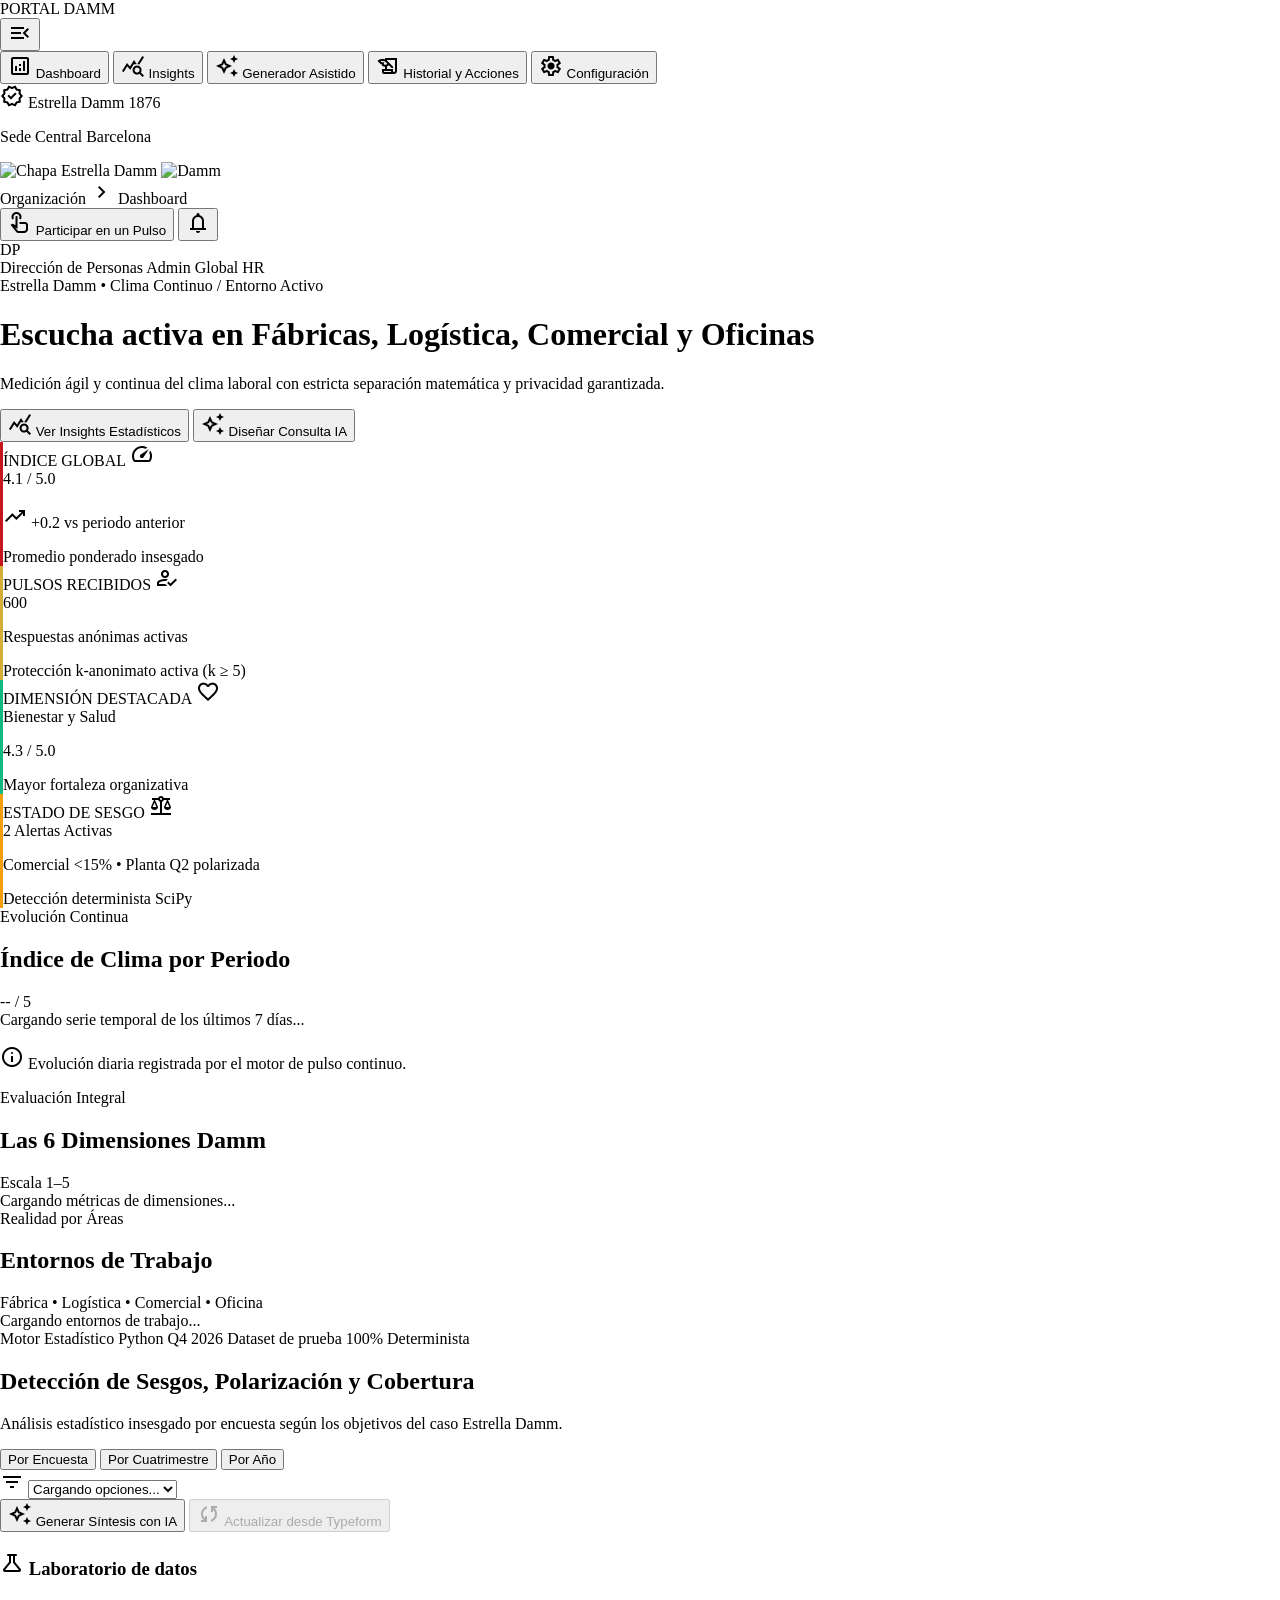
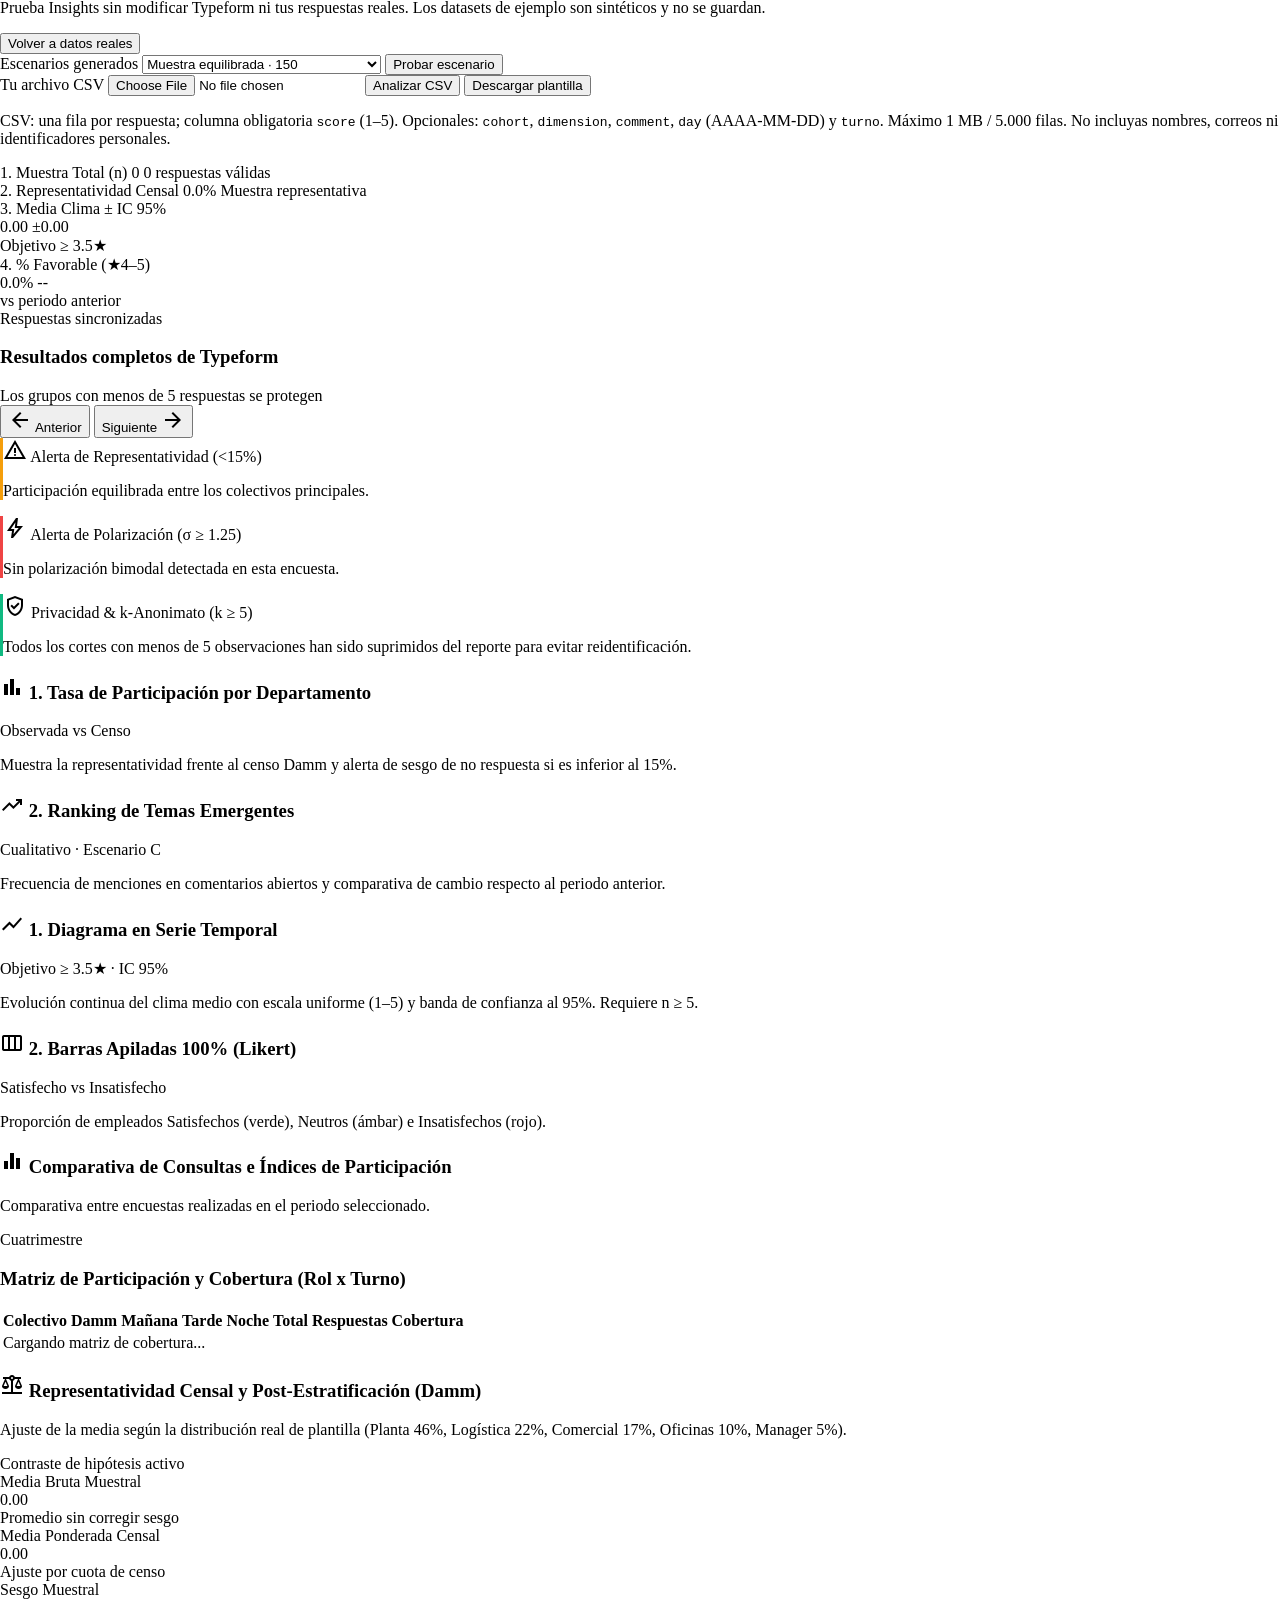
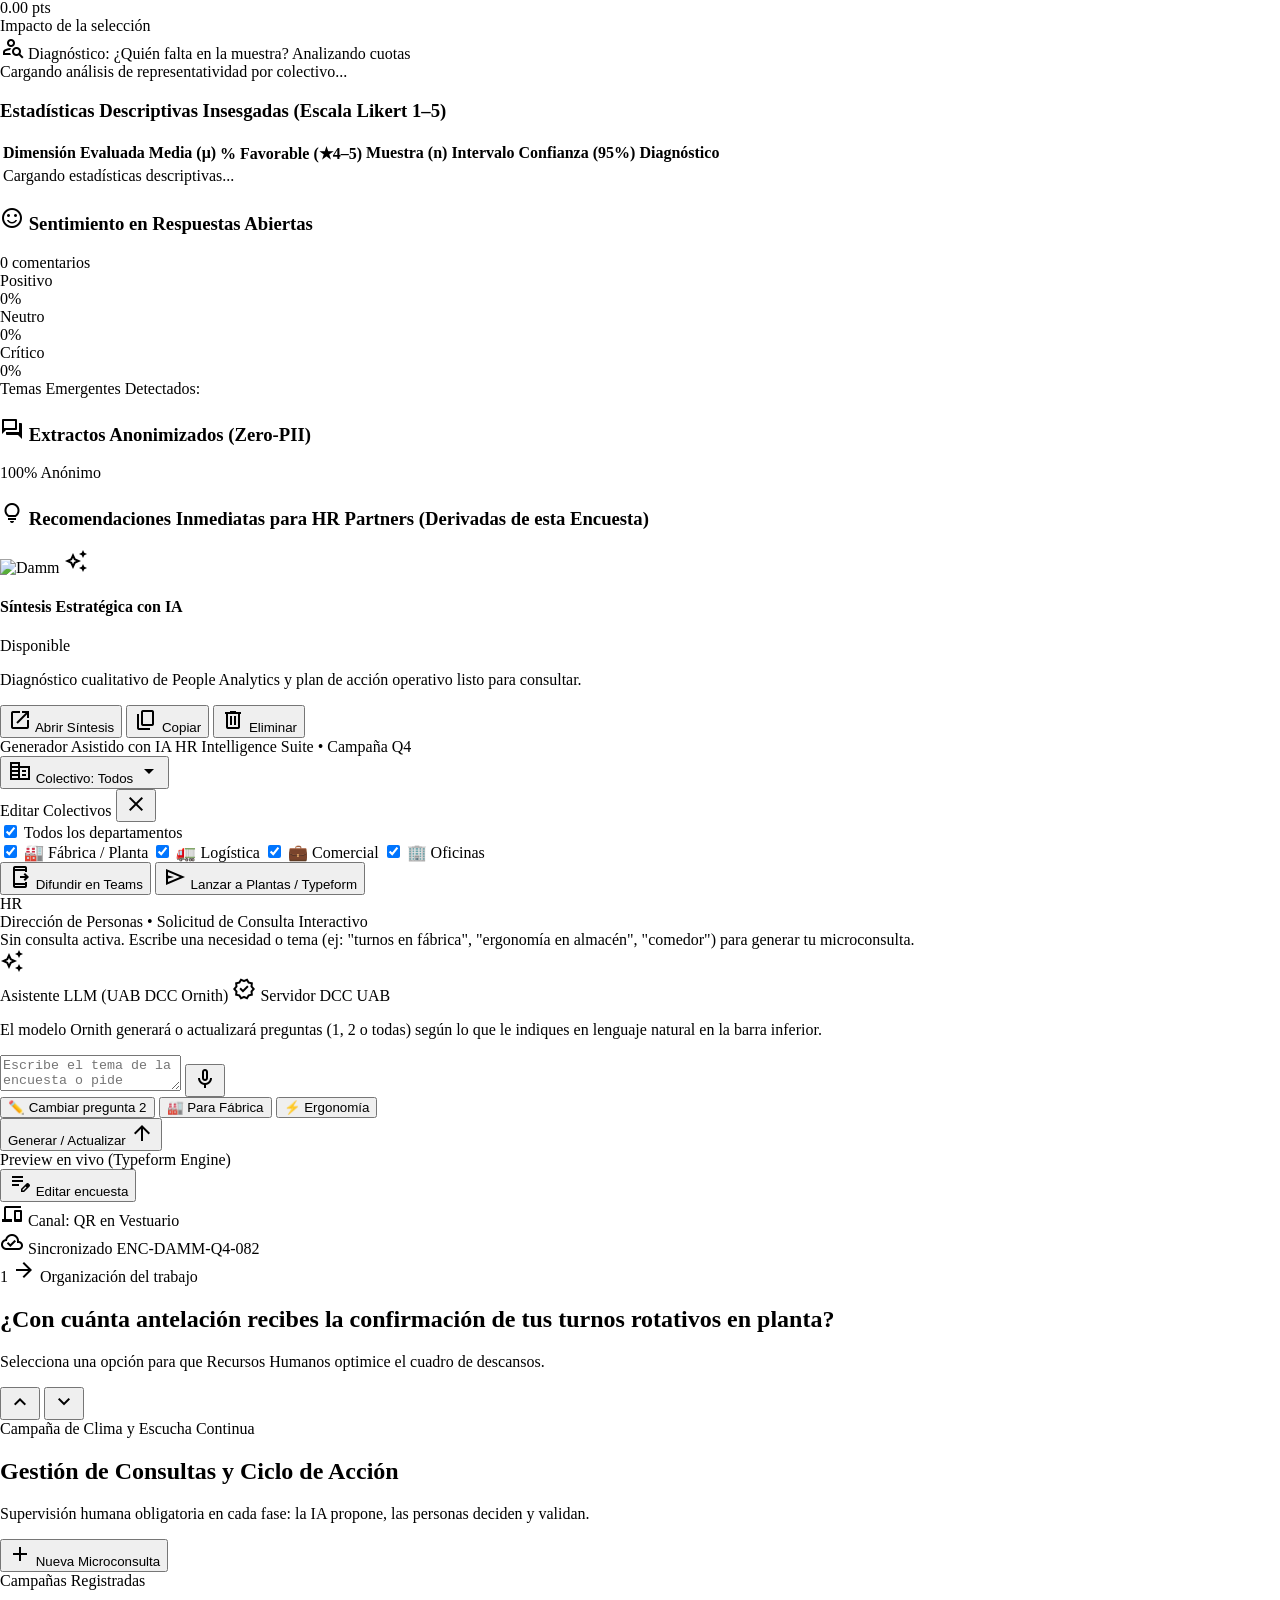
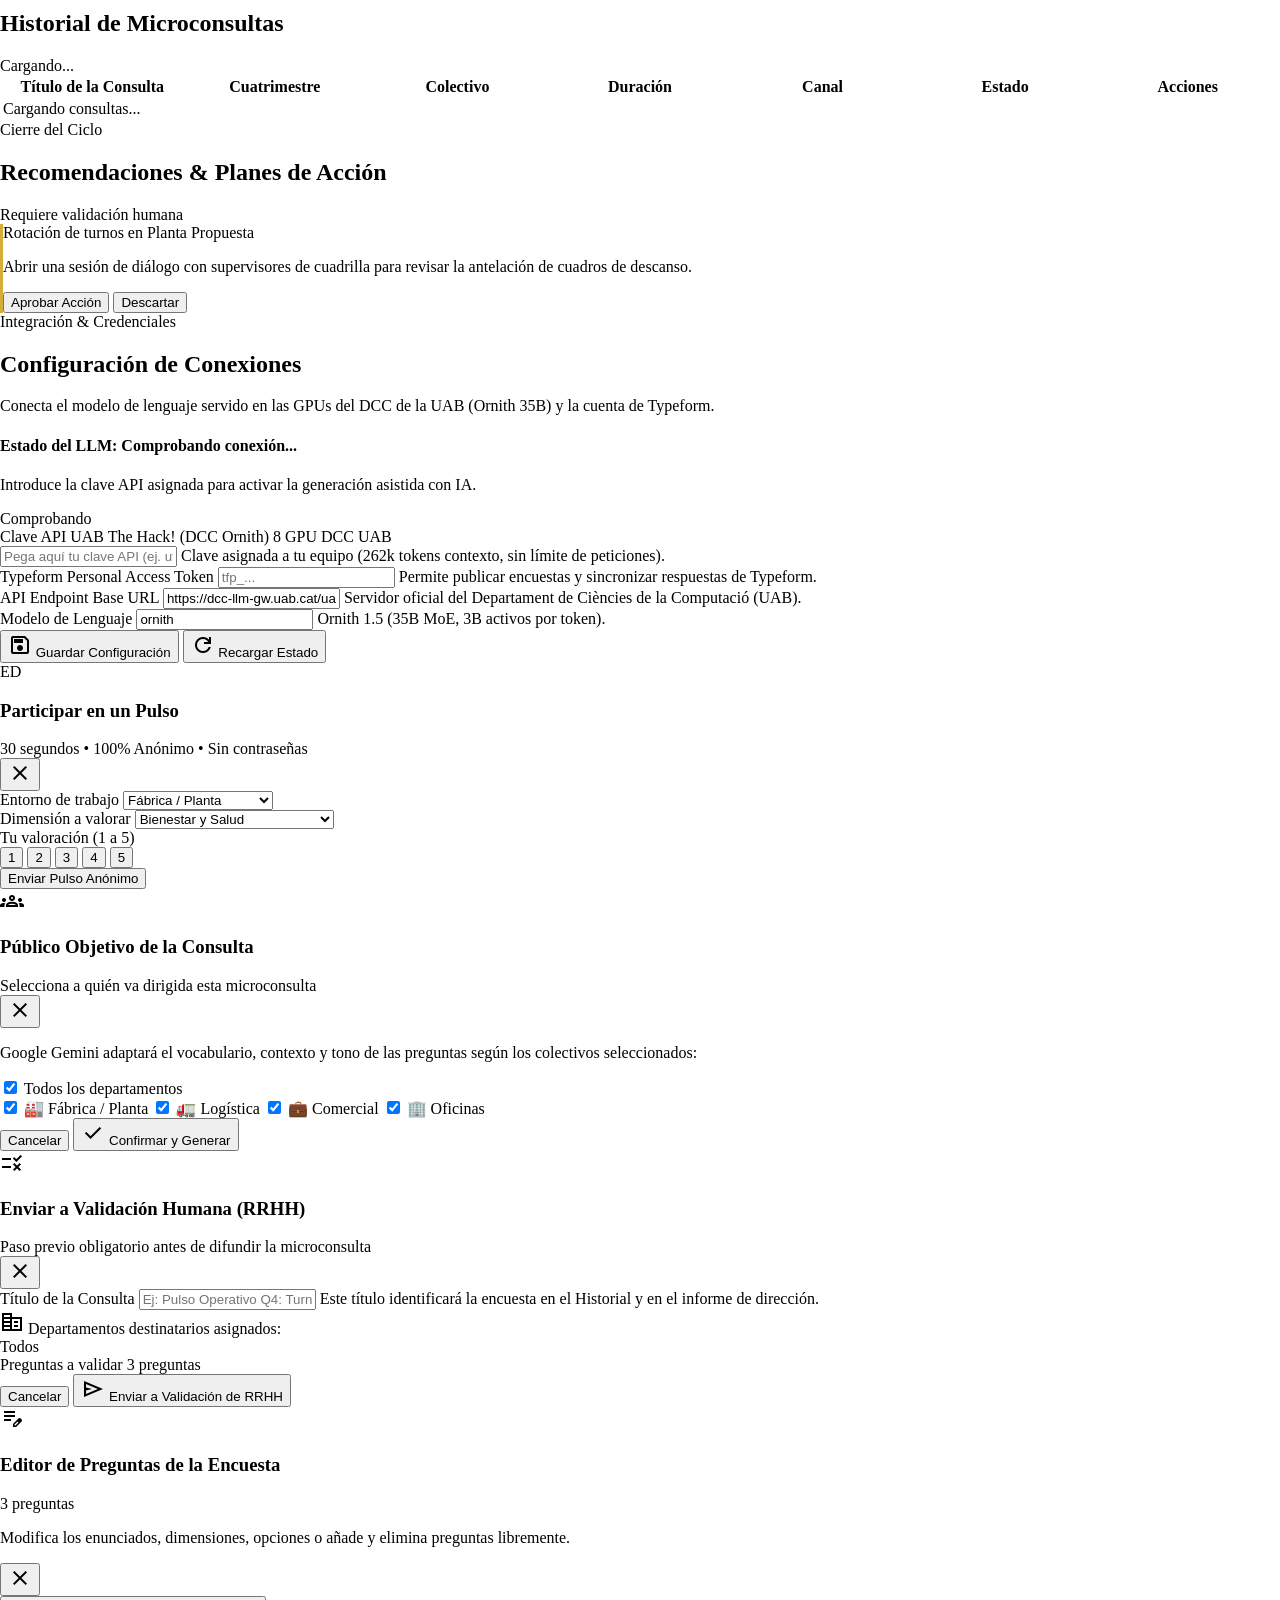
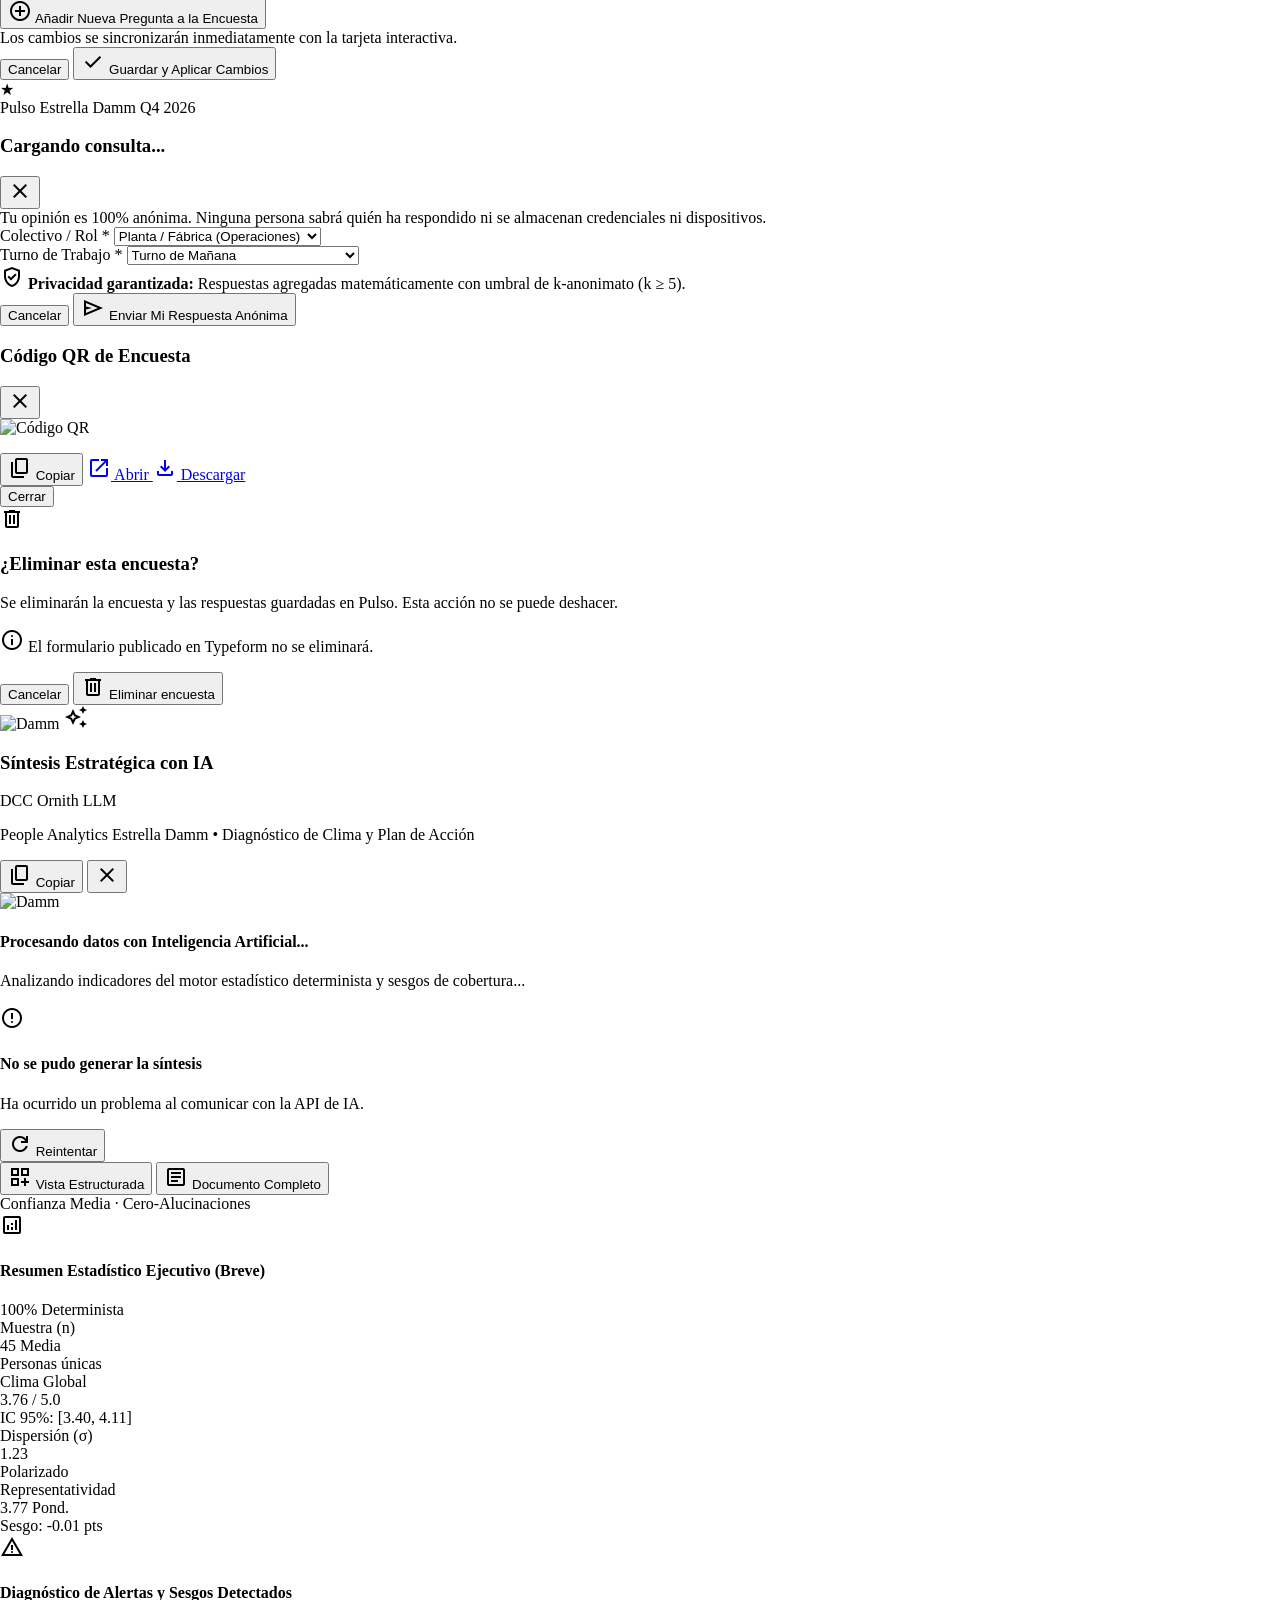
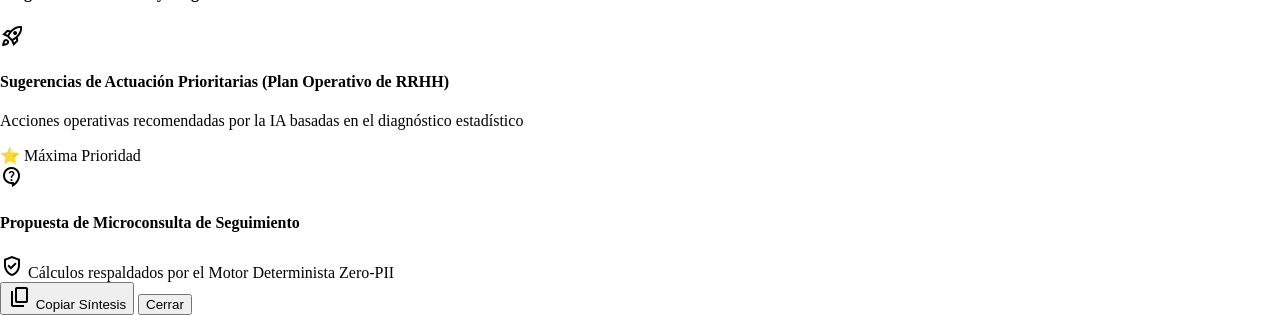
==== commit 94231c43: "IA Estadisticos_v2" ====
--- a/ui/index.html
+++ b/ui/index.html
@@ -797,19 +797,55 @@
             </div>
           </div>
 
-          <!-- LLM Executive Synthesis Result Container -->
-          <div id="llm-insights-result-box" class="hidden p-space-md rounded-xl bg-surface-container-low border border-surface-container-high transition-all mt-4">
-            <div class="flex items-center justify-between mb-3 border-b border-surface-container pb-2">
-              <div class="flex items-center gap-2">
-                <span class="w-2.5 h-2.5 rounded-full bg-primary animate-pulse"></span>
-                <h3 class="text-sm font-headline font-bold text-on-surface">Conclusiones Ejecutivas de Dirección (IA Cero-Alucinaciones)</h3>
-              </div>
-              <button onclick="document.getElementById('llm-insights-result-box').classList.add('hidden')" class="text-tertiary hover:text-on-surface p-1" type="button">
-                <span class="material-symbols-outlined text-sm">close</span>
-              </button>
-            </div>
-            <div class="prose prose-sm max-w-none text-xs text-on-surface leading-relaxed space-y-2" id="llm-insights-content">
-              <!-- Filled via fetch to /api/insights/llm -->
+          <!-- Card Persistente de Síntesis IA (Aparece al final de Insights cuando se cierra el popup) -->
+          <div id="insights-saved-synthesis-card" class="hidden p-4 sm:p-5 rounded-2xl bg-surface-container-lowest border-2 border-primary/25 hover:border-primary/50 transition-all shadow-md mt-6 space-y-3.5">
+            <div class="flex flex-wrap items-center justify-between gap-3">
+              <div class="flex items-center gap-3 min-w-0">
+                <div class="relative flex items-center justify-center w-11 h-11 rounded-xl bg-primary/10 border border-primary/20 shrink-0 shadow-xs">
+                  <img src="/assets/chapa_damm.png" alt="Damm" class="w-7 h-7 object-contain">
+                  <span class="absolute -bottom-1 -right-1 flex h-4 w-4 items-center justify-center rounded-full bg-primary text-[9px] text-white font-bold shadow-xs">
+                    <span class="material-symbols-outlined text-[10px]">auto_awesome</span>
+                  </span>
+                </div>
+                <div class="min-w-0">
+                  <div class="flex items-center gap-2">
+                    <h4 class="text-sm font-headline font-bold text-on-surface">Síntesis Estratégica con IA</h4>
+                    <span id="saved-synthesis-badge" class="px-2 py-0.5 rounded-full text-[10px] font-bold bg-status-positive/10 text-status-positive border border-status-positive/20 flex items-center gap-1">
+                      <span class="w-1.5 h-1.5 rounded-full bg-status-positive animate-pulse"></span>
+                      <span>Disponible</span>
+                    </span>
+                  </div>
+                  <p id="saved-synthesis-snippet" class="text-xs text-on-surface-variant truncate max-w-xl">
+                    Diagnóstico cualitativo de People Analytics y plan de acción operativo listo para consultar.
+                  </p>
+                </div>
+              </div>
+
+              <!-- Tres acciones requeridas: Abrir (reabre popup), Copiar y Eliminar -->
+              <div class="flex items-center gap-2 shrink-0">
+                <!-- 1. Abrir: Vuelve a abrir la ventana flotante popup -->
+                <button type="button" onclick="reopenLlmSynthesisModal()" class="inline-flex items-center gap-1.5 px-3.5 py-1.5 rounded-lg bg-primary hover:bg-primary-container text-xs font-bold text-on-primary transition-all shadow-xs active:scale-95">
+                  <span class="material-symbols-outlined text-sm">open_in_new</span>
+                  <span>Abrir Síntesis</span>
+                </button>
+
+                <!-- 2. Copiar: Copia al portapapeles -->
+                <button type="button" onclick="copyLlmSynthesisToClipboard()" class="inline-flex items-center gap-1.5 px-3 py-1.5 rounded-lg bg-surface-container hover:bg-surface-container-high border border-surface-container text-xs font-bold text-on-surface transition-all shadow-xs active:scale-95" title="Copiar informe completo al portapapeles">
+                  <span class="material-symbols-outlined text-sm">content_copy</span>
+                  <span>Copiar</span>
+                </button>
+
+                <!-- 3. Eliminar: Elimina y descarta la síntesis -->
+                <button type="button" onclick="deleteSavedLlmSynthesis()" class="inline-flex items-center gap-1 px-2.5 py-1.5 rounded-lg bg-surface-container hover:bg-error-container/40 text-xs font-bold text-error border border-error/20 transition-all shadow-xs active:scale-95" title="Eliminar y descartar esta síntesis">
+                  <span class="material-symbols-outlined text-sm">delete</span>
+                  <span>Eliminar</span>
+                </button>
+              </div>
+            </div>
+
+            <!-- Resumen numérico rápido de 4 KPIs -->
+            <div id="saved-synthesis-quick-stats" class="grid grid-cols-2 sm:grid-cols-4 gap-2 pt-2 border-t border-surface-container/60 text-xs">
+              <!-- Rellenado dinámicamente -->
             </div>
           </div>
         </section>
@@ -1296,25 +1332,7 @@
     </div>
   </div>
 
-      <!-- Modal Footer -->
-      <div class="flex items-center justify-between px-5 sm:px-6 py-3 border-t border-surface-container bg-surface-container-low/70 backdrop-blur-sm">
-        <div class="flex items-center gap-1.5 text-[11px] text-tertiary">
-          <span class="material-symbols-outlined text-sm text-status-positive">verified_user</span>
-          <span class="hidden sm:inline">Cálculos respaldados por el Motor Determinista Zero-PII</span>
-        </div>
-        <div class="flex items-center gap-2">
-          <button type="button" onclick="copyLlmSynthesisToClipboard()" class="inline-flex items-center gap-1.5 px-3 py-1.5 rounded-lg bg-surface-container hover:bg-surface-container-high border border-surface-container text-xs font-bold text-on-surface transition-all shadow-xs">
-            <span class="material-symbols-outlined text-sm">content_copy</span>
-            <span>Copiar Síntesis</span>
-          </button>
-          <button type="button" onclick="closeLlmSynthesisModal()" class="px-4 py-1.5 rounded-lg bg-primary hover:bg-primary-container text-xs font-bold text-on-primary transition-all shadow-xs">
-            Cerrar
-          </button>
-        </div>
-      </div>
-
-    </div>
-  </div>
+
 
   <!-- MODAL: LANZAR A PLANTAS / TYPEFORM (VALIDACIÓN HUMANA PREVIA) -->
   <div id="modal-launch-draft" class="fixed inset-0 z-50 bg-black/50 backdrop-blur-sm hidden flex items-center justify-center p-4">
@@ -1423,25 +1441,7 @@
     </div>
   </div>
 
-      <!-- Modal Footer -->
-      <div class="flex items-center justify-between px-5 sm:px-6 py-3 border-t border-surface-container bg-surface-container-low/70 backdrop-blur-sm">
-        <div class="flex items-center gap-1.5 text-[11px] text-tertiary">
-          <span class="material-symbols-outlined text-sm text-status-positive">verified_user</span>
-          <span class="hidden sm:inline">Cálculos respaldados por el Motor Determinista Zero-PII</span>
-        </div>
-        <div class="flex items-center gap-2">
-          <button type="button" onclick="copyLlmSynthesisToClipboard()" class="inline-flex items-center gap-1.5 px-3 py-1.5 rounded-lg bg-surface-container hover:bg-surface-container-high border border-surface-container text-xs font-bold text-on-surface transition-all shadow-xs">
-            <span class="material-symbols-outlined text-sm">content_copy</span>
-            <span>Copiar Síntesis</span>
-          </button>
-          <button type="button" onclick="closeLlmSynthesisModal()" class="px-4 py-1.5 rounded-lg bg-primary hover:bg-primary-container text-xs font-bold text-on-primary transition-all shadow-xs">
-            Cerrar
-          </button>
-        </div>
-      </div>
-
-    </div>
-  </div>
+
 
   <!-- MODAL DE RESPUESTA A CONSULTA / QR PARTICIPANTE -->
   <div id="respondent-modal" class="fixed inset-0 z-50 bg-black/60 backdrop-blur-sm hidden flex items-center justify-center p-4 overflow-y-auto">
@@ -1581,25 +1581,7 @@
     </div>
   </div>
 
-      <!-- Modal Footer -->
-      <div class="flex items-center justify-between px-5 sm:px-6 py-3 border-t border-surface-container bg-surface-container-low/70 backdrop-blur-sm">
-        <div class="flex items-center gap-1.5 text-[11px] text-tertiary">
-          <span class="material-symbols-outlined text-sm text-status-positive">verified_user</span>
-          <span class="hidden sm:inline">Cálculos respaldados por el Motor Determinista Zero-PII</span>
-        </div>
-        <div class="flex items-center gap-2">
-          <button type="button" onclick="copyLlmSynthesisToClipboard()" class="inline-flex items-center gap-1.5 px-3 py-1.5 rounded-lg bg-surface-container hover:bg-surface-container-high border border-surface-container text-xs font-bold text-on-surface transition-all shadow-xs">
-            <span class="material-symbols-outlined text-sm">content_copy</span>
-            <span>Copiar Síntesis</span>
-          </button>
-          <button type="button" onclick="closeLlmSynthesisModal()" class="px-4 py-1.5 rounded-lg bg-primary hover:bg-primary-container text-xs font-bold text-on-primary transition-all shadow-xs">
-            Cerrar
-          </button>
-        </div>
-      </div>
-
-    </div>
-  </div>
+
 
 
 
@@ -5478,6 +5460,7 @@
     // LLM Insights Synthesis Modal & Visual Engine
     // =====================================================================
     let currentLlmSynthesisRawMarkdown = '';
+    let currentLlmSynthesisData = null;
     let llmLoadingInterval = null;
 
     function openLlmSynthesisModal() {
@@ -5496,6 +5479,76 @@
         clearInterval(llmLoadingInterval);
         llmLoadingInterval = null;
       }
+      // Cuando el usuario cierra el popup, mostrar la tarjeta persistente al final de Insights
+      if (currentLlmSynthesisRawMarkdown && currentLlmSynthesisData) {
+        showSavedSynthesisCard();
+      }
+    }
+
+    function reopenLlmSynthesisModal() {
+      if (!currentLlmSynthesisData) {
+        requestLlmSynthesis();
+        return;
+      }
+      setLlmModalLoading(false);
+      const contentState = document.getElementById('llm-modal-content-state');
+      if (contentState) contentState.classList.remove('hidden');
+      const errorState = document.getElementById('llm-modal-error-state');
+      if (errorState) errorState.classList.add('hidden');
+      openLlmSynthesisModal();
+    }
+
+    function showSavedSynthesisCard() {
+      const card = document.getElementById('insights-saved-synthesis-card');
+      if (!card) return;
+
+      const stats = currentLlmSynthesisData?.payload_estadistico_utilizado || {};
+      const kpis = stats.kpis_ejecutivos || {};
+      const totalN = kpis.total_respuestas || kpis.total_personas || 45;
+      const mediaVal = (kpis.media_bruta ?? kpis.media_clima ?? 3.76);
+      const mediaStr = typeof mediaVal === 'number' ? mediaVal.toFixed(2) : String(mediaVal);
+      const ciStr = kpis.ci_label || '[3.40, 4.11]';
+      const diagStr = kpis.diagnostico || 'Polarizado (División de opiniones)';
+
+      const snippet = document.getElementById('saved-synthesis-snippet');
+      if (snippet) {
+        snippet.textContent = `Muestra observada n=${totalN} · Clima medio ${mediaStr}/5.00 (${ciStr}) · Diagnóstico: ${diagStr}. Plan operativo y preguntas de seguimiento disponibles.`;
+      }
+
+      const quickStats = document.getElementById('saved-synthesis-quick-stats');
+      if (quickStats) {
+        quickStats.innerHTML = `
+          <div class="px-2.5 py-1.5 rounded-lg bg-surface-container-low border border-surface-container/60">
+            <span class="text-[10px] text-tertiary uppercase font-semibold block">Muestra (n)</span>
+            <span class="font-bold text-on-surface text-xs">${totalN} personas</span>
+          </div>
+          <div class="px-2.5 py-1.5 rounded-lg bg-surface-container-low border border-surface-container/60">
+            <span class="text-[10px] text-tertiary uppercase font-semibold block">Clima Global</span>
+            <span class="font-bold text-primary text-xs">${mediaStr} / 5.0</span>
+          </div>
+          <div class="px-2.5 py-1.5 rounded-lg bg-surface-container-low border border-surface-container/60">
+            <span class="text-[10px] text-tertiary uppercase font-semibold block">Diagnóstico</span>
+            <span class="font-bold ${diagStr.toLowerCase().includes('polar') ? 'text-amber-600' : 'text-status-positive'} text-xs truncate block">${diagStr}</span>
+          </div>
+          <div class="px-2.5 py-1.5 rounded-lg bg-surface-container-low border border-surface-container/60">
+            <span class="text-[10px] text-tertiary uppercase font-semibold block">Plan RRHH</span>
+            <span class="font-bold text-status-positive text-xs flex items-center gap-1">
+              <span class="material-symbols-outlined text-xs">task_alt</span>
+              <span>Recomendaciones listas</span>
+            </span>
+          </div>
+        `;
+      }
+
+      card.classList.remove('hidden');
+    }
+
+    function deleteSavedLlmSynthesis() {
+      currentLlmSynthesisRawMarkdown = '';
+      currentLlmSynthesisData = null;
+      const card = document.getElementById('insights-saved-synthesis-card');
+      if (card) card.classList.add('hidden');
+      showToast('Síntesis de IA descartada y eliminada.', 'info');
     }
 
     function setLlmModalLoading(isLoading) {
@@ -5635,6 +5688,7 @@
 
       const md = data.informe_markdown || '';
       currentLlmSynthesisRawMarkdown = md;
+      currentLlmSynthesisData = data;
 
       // 1. Estadísticas deterministas exactas (KPIs)
       const stats = data.payload_estadistico_utilizado || {};
@@ -5949,14 +6003,6 @@
       if (elMarkdown) {
         elMarkdown.innerHTML = formatMarkdown(md);
       }
-
-      // Compatibilidad con el contenedor inline del panel
-      const box = document.getElementById('llm-insights-result-box');
-      const content = document.getElementById('llm-insights-content');
-      if (box && content) {
-        box.classList.remove('hidden');
-        content.innerHTML = formatMarkdown(md);
-      }
     }
 
     // LLM Insights Synthesis Trigger
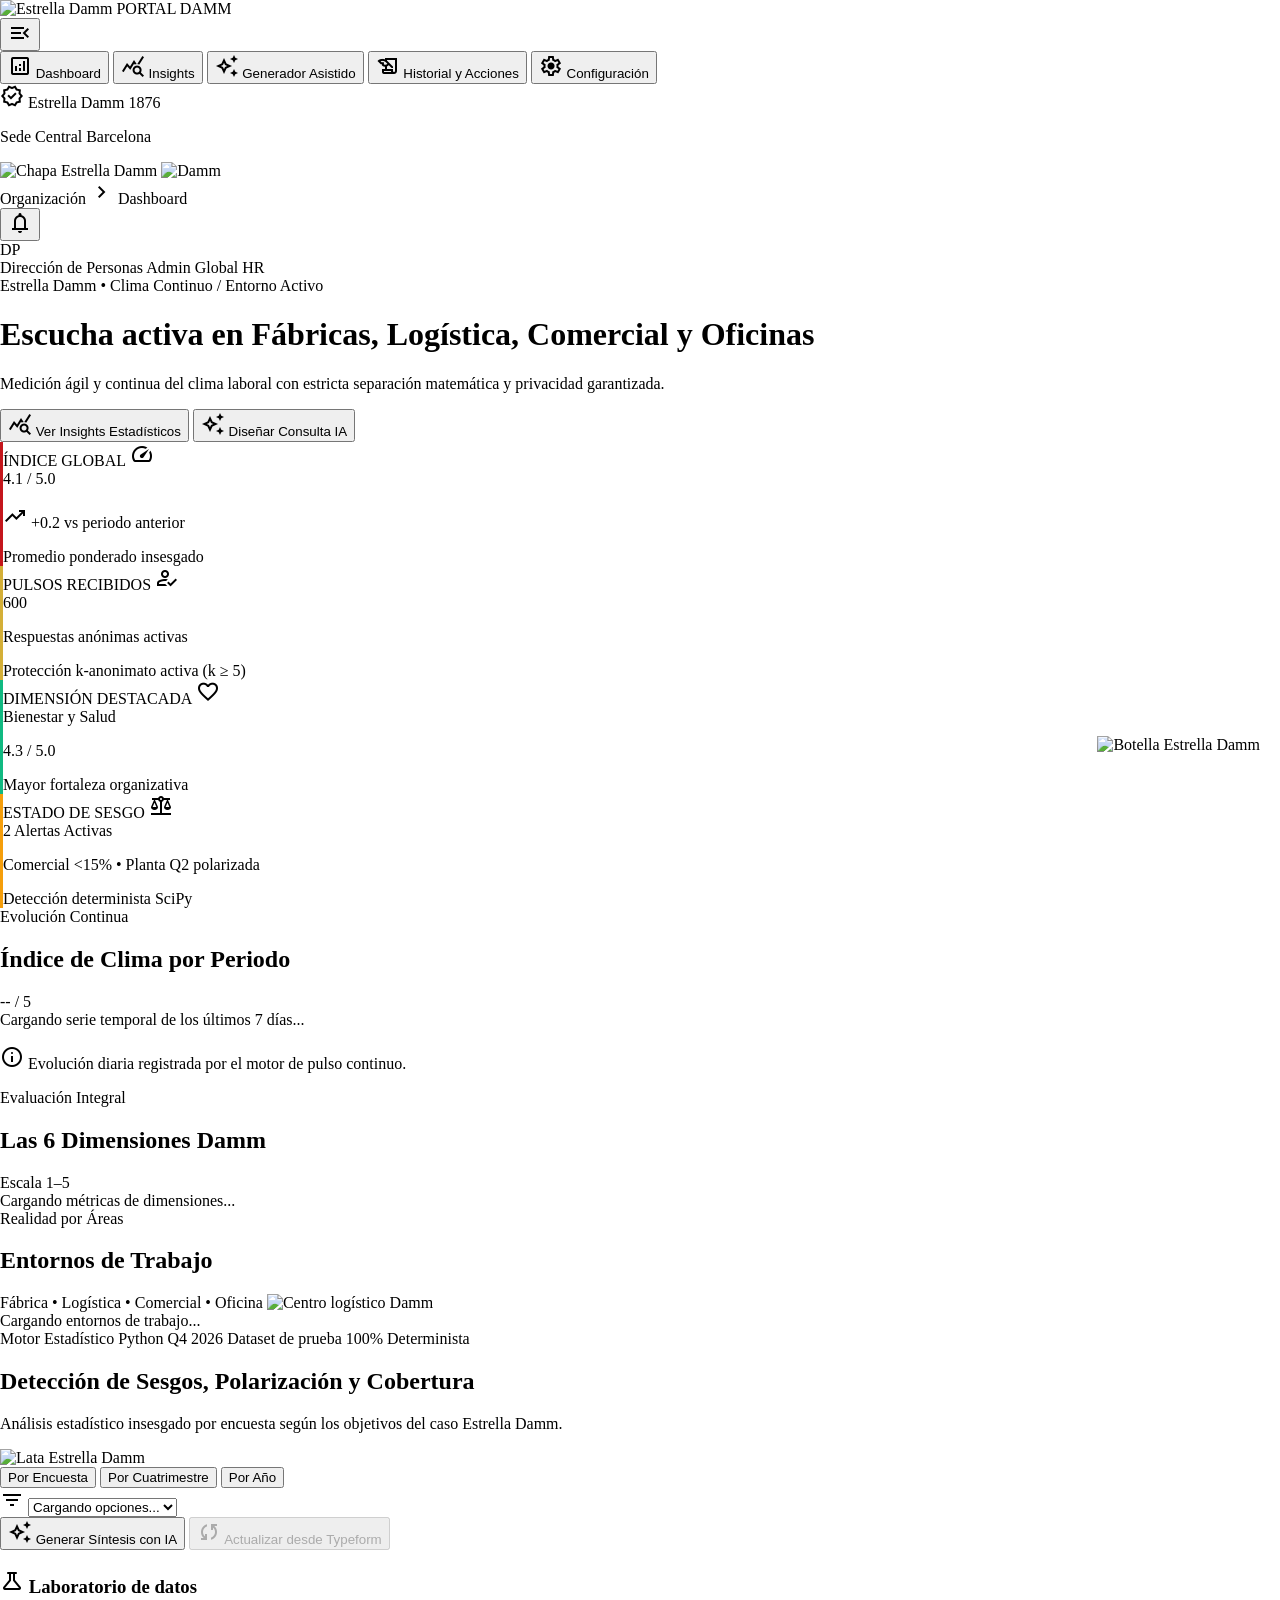
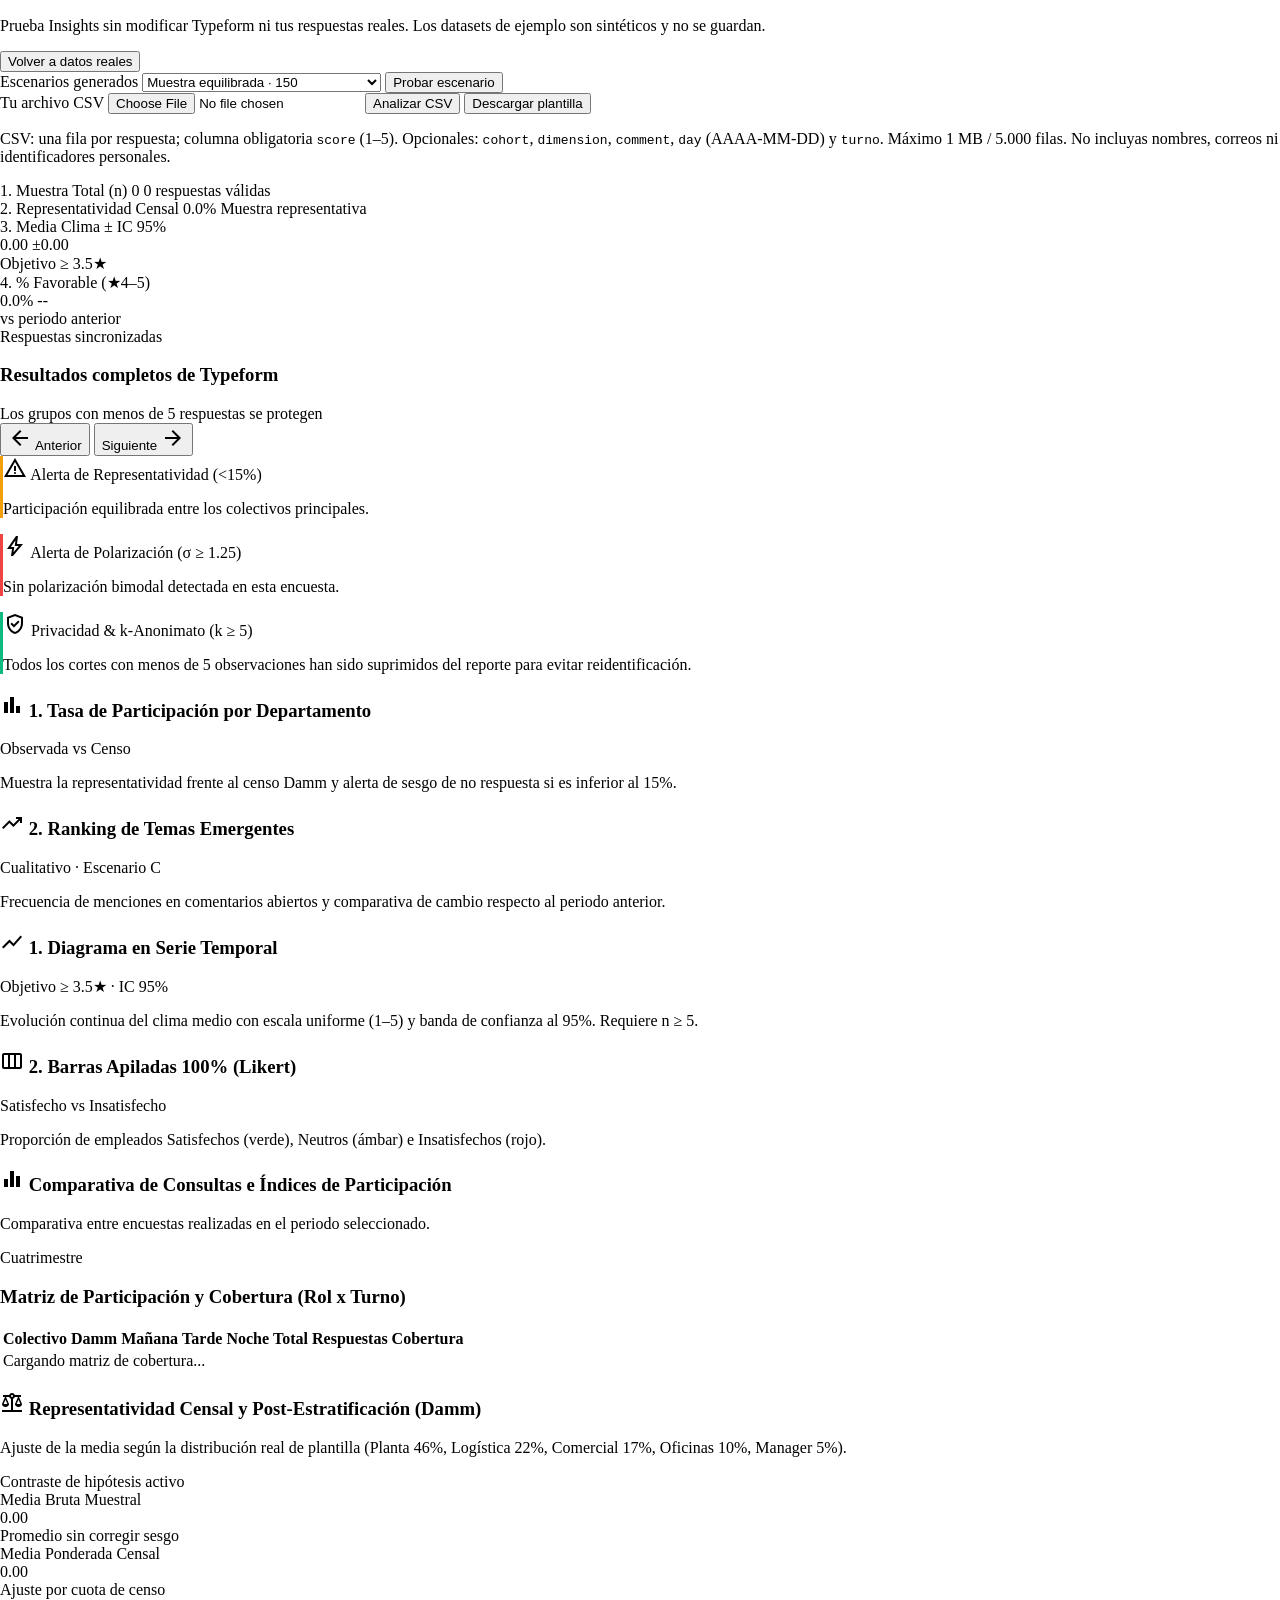
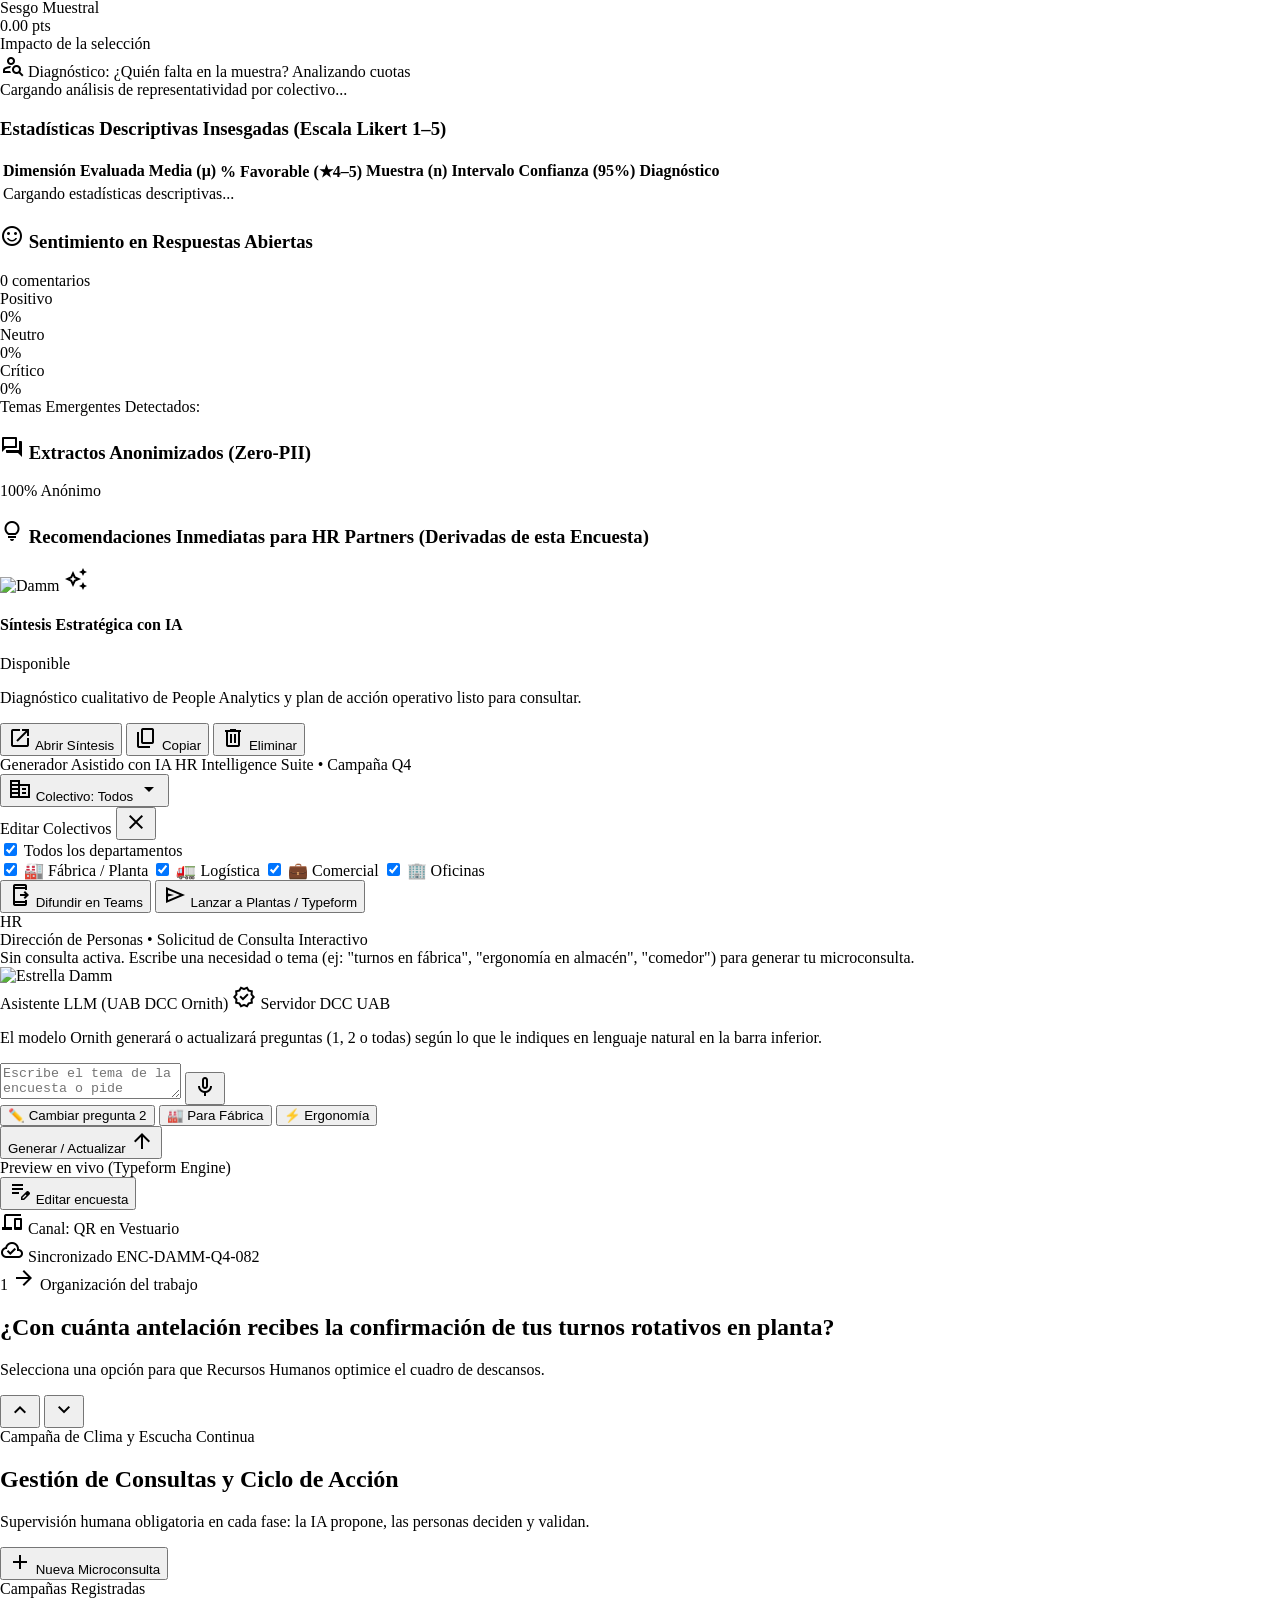
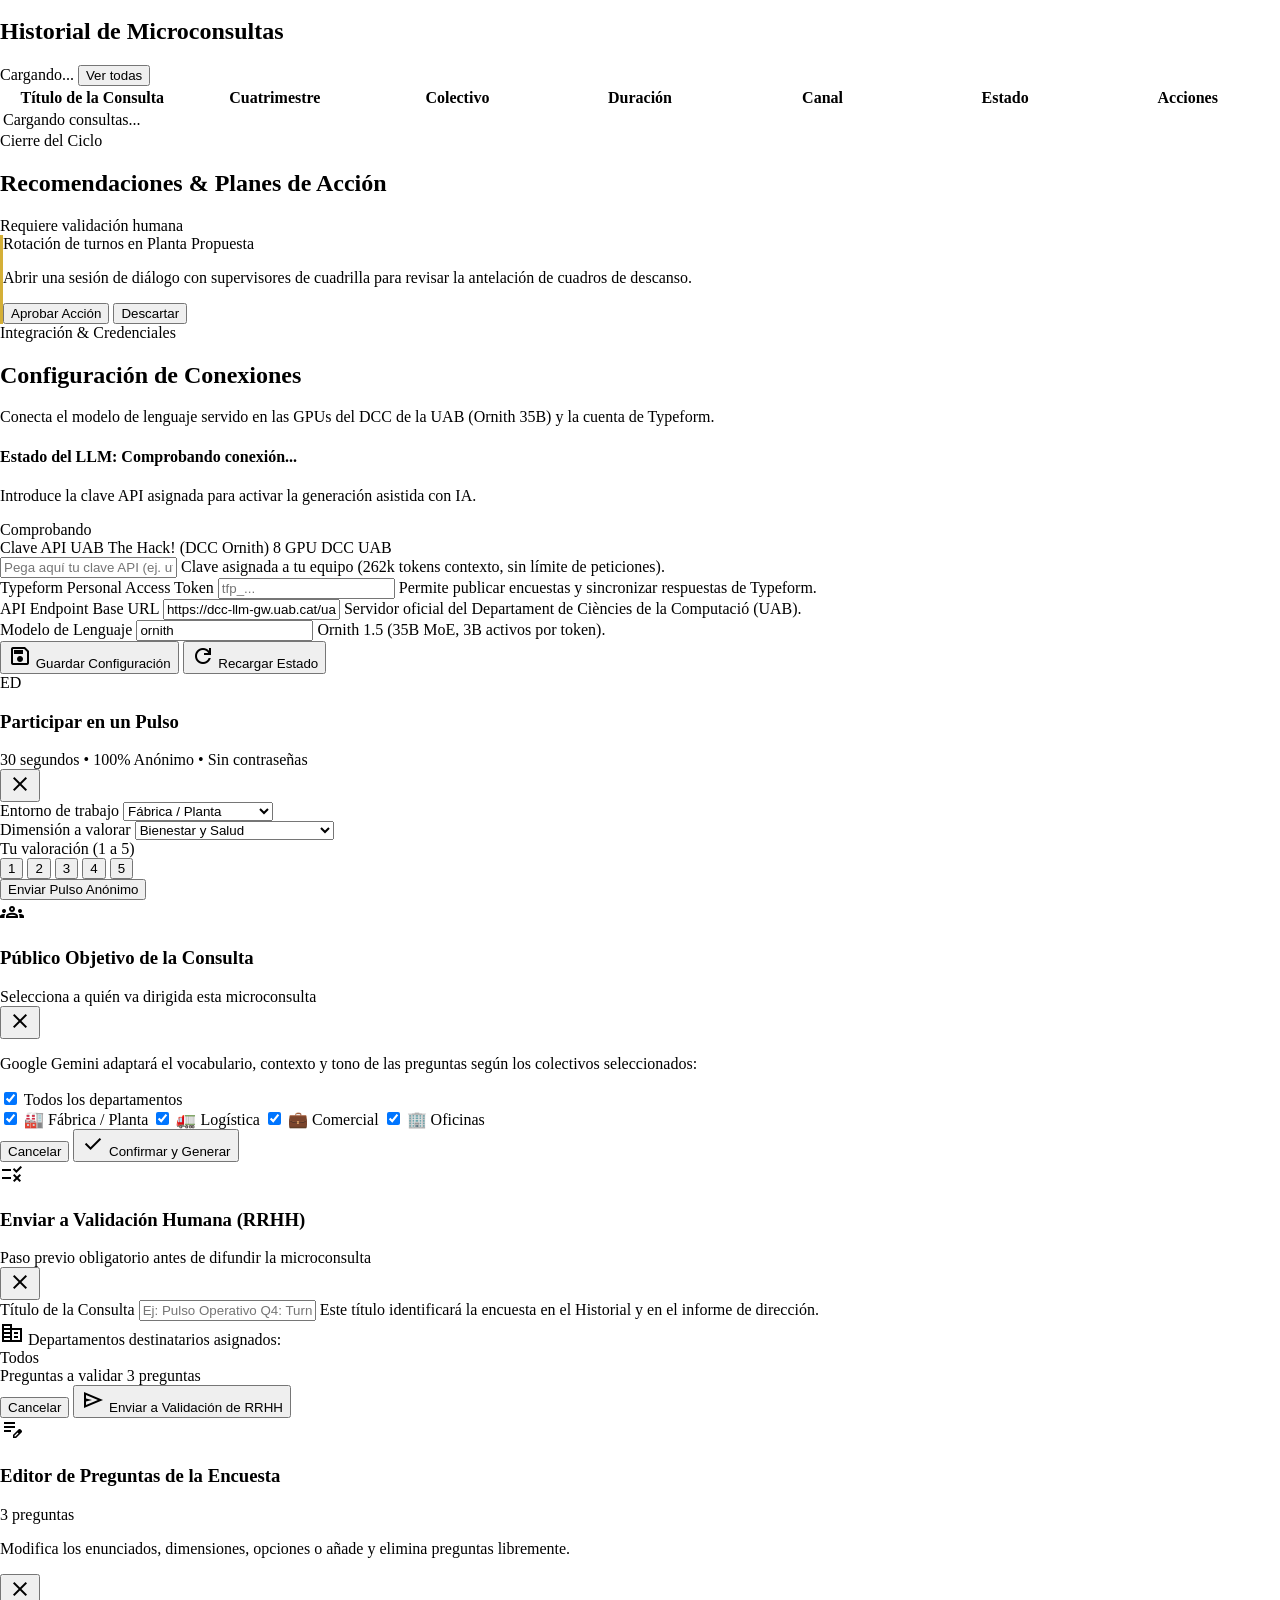
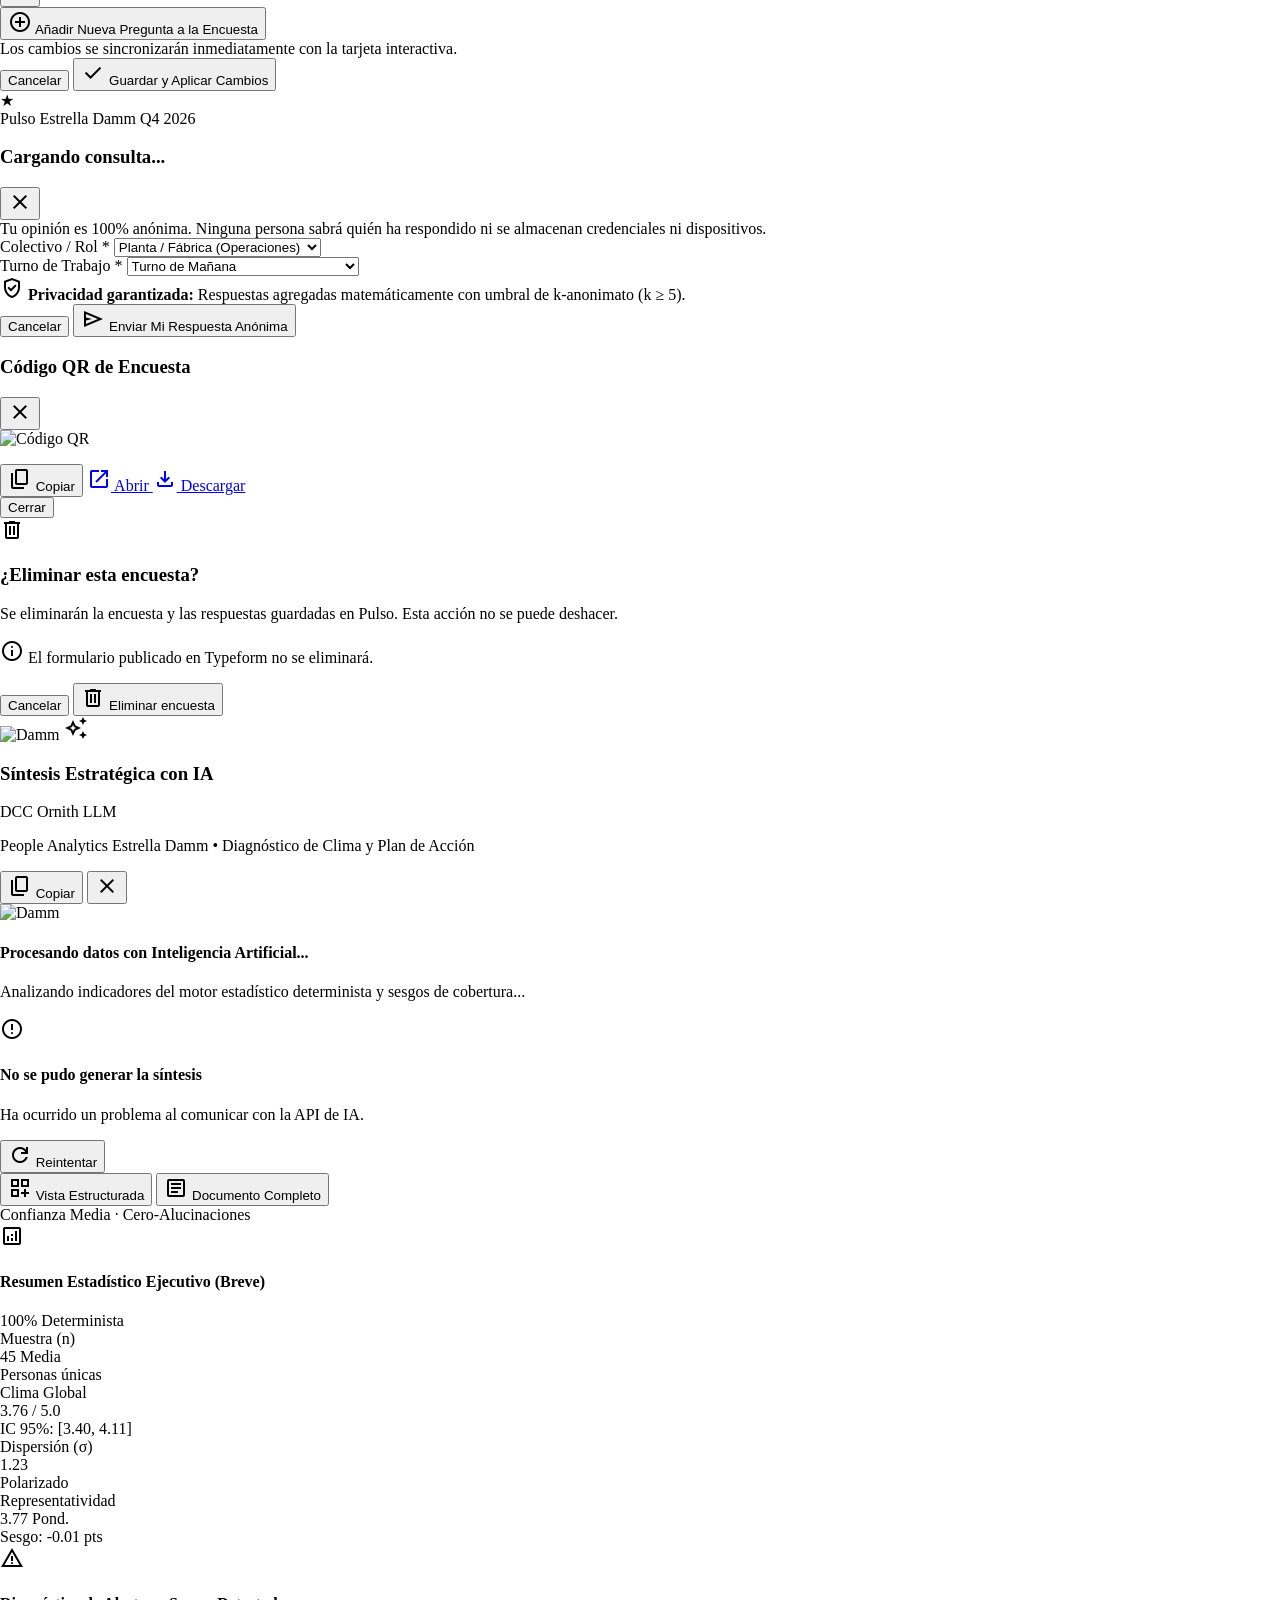
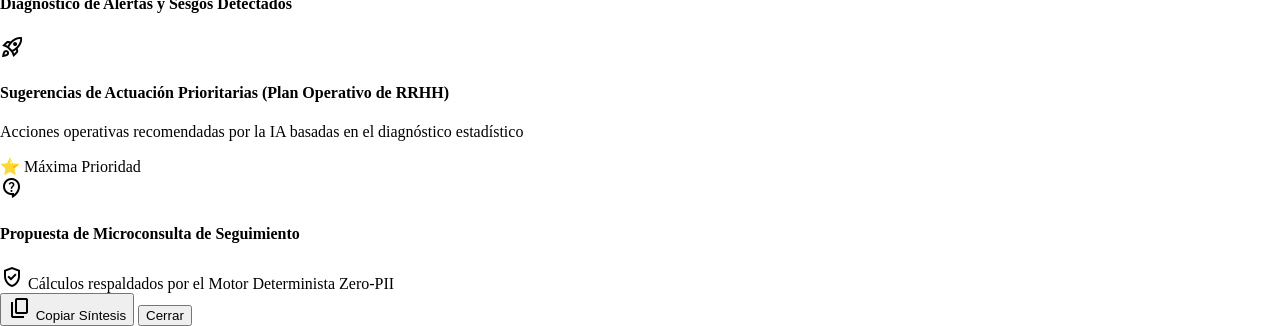
==== commit e414f266: "merge + visual photos modif index" ====
--- a/ui/index.html
+++ b/ui/index.html
@@ -28,6 +28,18 @@
     .status-bar-brand { border-left: 3px solid #c4161c; }
     .status-bar-gold { border-left: 3px solid #d4af37; }
     .admin-history-table { width: 100%; table-layout: fixed; }
+    .dashboard-hero-bottle {
+      position: absolute;
+      right: 1.25rem;
+      bottom: -4.75rem;
+      width: auto;
+      height: 15rem;
+      pointer-events: none;
+      user-select: none;
+    }
+    @media (max-width: 1100px) {
+      .dashboard-hero-bottle { display: none; }
+    }
     @media (max-width: 1100px) {
       .admin-history-table col:nth-child(1) { width: 50%; }
       .admin-history-table col:nth-child(2),
@@ -120,7 +132,7 @@
   <aside class="fixed left-0 top-0 h-full bg-surface-container-low z-50 flex flex-col shadow-[0_1px_8px_rgba(30,22,17,0.04)] sidebar-transition overflow-hidden w-64 border-r border-surface-container/60" id="app-sidebar">
     <div class="h-16 px-space-md flex items-center justify-between border-b border-surface-container/60">
       <div class="flex items-center gap-2 overflow-hidden" id="sidebar-brand-box">
-        <div class="w-3 h-3 rounded-full bg-primary flex-shrink-0"></div>
+        <img alt="Estrella Damm" class="w-7 h-7 rounded-md object-cover flex-shrink-0 shadow-xs" src="/assets/estrella-damm-logo.png">
         <span class="font-headline font-bold text-sm tracking-wider text-on-surface uppercase whitespace-nowrap sidebar-label">PORTAL DAMM</span>
       </div>
       <button aria-label="Colapsar o expandir menú" class="w-8 h-8 flex items-center justify-center rounded-lg text-on-surface-variant hover:bg-surface-container hover:text-on-surface transition-colors flex-shrink-0" onclick="toggleSidebar()" type="button">
@@ -183,15 +195,9 @@
       </div>
 
       <div class="flex items-center gap-space-md">
-        <!-- Responder Pulso Kiosk Button -->
-        <button onclick="openCheckinModal()" class="inline-flex items-center gap-1.5 px-3.5 py-1.5 rounded-lg bg-surface-container-high hover:bg-surface-container-highest text-on-surface text-xs font-semibold transition-all border border-surface-container" type="button">
-          <span class="material-symbols-outlined text-sm text-primary">touch_app</span>
-          <span>Participar en un Pulso</span>
-        </button>
-
-        <button aria-label="Notificaciones" class="relative w-9 h-9 flex items-center justify-center rounded-lg text-on-surface-variant hover:bg-surface-container transition-colors" type="button">
+        <button id="approval-notification" aria-label="Ver encuestas pendientes de aprobación" class="relative hidden w-9 h-9 items-center justify-center rounded-lg text-on-surface-variant hover:bg-surface-container hover:text-primary transition-colors" onclick="openPendingSurveys()" type="button">
           <span class="material-symbols-outlined text-xl">notifications</span>
-          <span class="absolute top-2 right-2 w-2 h-2 rounded-full bg-primary ring-2 ring-surface"></span>
+          <span id="approval-notification-count" class="absolute -top-0.5 -right-0.5 min-w-4 h-4 px-1 rounded-full bg-primary text-on-primary text-[9px] leading-4 font-bold ring-2 ring-surface"></span>
         </button>
 
         <!-- User Profile -->
@@ -215,8 +221,9 @@
       <!-- ===================================================================== -->
       <div id="panel-dashboard" class="panel-view space-y-space-lg">
         <!-- Hero Header -->
-        <div class="flex flex-wrap items-center justify-between gap-space-md bg-surface-container-lowest p-space-lg rounded-xl shadow-xs border border-surface-container">
-          <div>
+        <div class="relative flex flex-wrap items-center justify-between gap-space-md overflow-hidden bg-surface-container-lowest p-space-lg xl:pr-44 rounded-xl shadow-xs border border-surface-container">
+          <img alt="Botella Estrella Damm" class="dashboard-hero-bottle" src="/assets/botella-estrella-damm.png">
+          <div class="relative z-10">
             <div class="flex items-center gap-2 mb-1">
               <span class="text-xs font-bold uppercase tracking-wider text-primary">Estrella Damm • Clima Continuo</span>
               <span class="text-xs text-outline">/</span>
@@ -225,7 +232,7 @@
             <h1 class="text-2xl font-headline font-bold text-on-surface">Escucha activa en Fábricas, Logística, Comercial y Oficinas</h1>
             <p class="text-xs text-on-surface-variant mt-1">Medición ágil y continua del clima laboral con estricta separación matemática y privacidad garantizada.</p>
           </div>
-          <div class="flex items-center gap-2">
+          <div class="relative z-10 flex items-center gap-2">
             <button onclick="showPanel('insights')" class="inline-flex items-center gap-1.5 px-3.5 py-2 rounded-lg bg-surface-container-high hover:bg-surface-container-highest text-xs font-semibold text-on-surface border border-surface-container transition-all">
               <span class="material-symbols-outlined text-sm text-primary">query_stats</span>
               <span>Ver Insights Estadísticos</span>
@@ -344,7 +351,10 @@
               <span class="text-[11px] font-bold uppercase tracking-wider text-primary block">Realidad por Áreas</span>
               <h2 class="text-lg font-headline font-bold text-on-surface">Entornos de Trabajo</h2>
             </div>
-            <span class="text-xs text-tertiary">Fábrica • Logística • Comercial • Oficina</span>
+            <div class="hidden md:flex items-center gap-3">
+              <span class="text-xs text-tertiary">Fábrica • Logística • Comercial • Oficina</span>
+              <img alt="Centro logístico Damm" class="w-20 h-11 rounded-lg object-cover shadow-xs" src="/assets/damm-logistica.png">
+            </div>
           </div>
 
           <div class="grid grid-cols-1 sm:grid-cols-2 lg:grid-cols-4 gap-space-md" id="sites-cards-container">
@@ -362,7 +372,8 @@
       <div id="panel-insights" class="panel-view hidden space-y-space-lg">
         <section class="bg-surface-container-lowest rounded-xl p-space-lg shadow-xs border border-surface-container space-y-space-md">
           <div class="space-y-space-md border-b border-surface-container pb-4">
-            <div>
+            <div class="flex items-start justify-between gap-4">
+              <div>
               <div class="flex items-center gap-2">
                 <span class="text-xs font-bold uppercase tracking-wider text-primary">Motor Estadístico Python</span>
                 <span id="insights-quarter-badge" class="px-2 py-0.5 rounded-full bg-secondary-container/60 text-on-secondary-container text-[11px] font-bold">
@@ -377,6 +388,8 @@
               </div>
               <h2 class="text-xl font-headline font-bold text-on-surface mt-1">Detección de Sesgos, Polarización y Cobertura</h2>
               <p class="text-xs text-on-surface-variant">Análisis estadístico insesgado por encuesta según los objetivos del caso Estrella Damm.</p>
+              </div>
+              <img alt="Lata Estrella Damm" class="hidden xl:block w-36 h-24 rounded-xl object-cover shadow-xs" src="/assets/estrella-lata.png">
             </div>
             <div class="grid grid-cols-1 items-center gap-3 lg:grid-cols-[minmax(0,1fr)_auto]">
               <!-- Filtro Avanzado: Encuesta / Cuatrimestre / Año -->
@@ -937,9 +950,7 @@
               </div>
 
               <div class="flex items-start gap-3.5">
-                <div class="w-8 h-8 rounded-full bg-primary text-on-primary flex items-center justify-center text-xs shrink-0 shadow-xs">
-                  <span class="material-symbols-outlined text-base">auto_awesome</span>
-                </div>
+                <img alt="Estrella Damm" class="w-8 h-8 rounded-full object-cover shrink-0 shadow-xs" src="/assets/estrella-damm-logo.png">
                 <div class="flex-1 space-y-space-md">
                   <div class="flex items-center justify-between">
                     <span class="text-xs font-bold text-primary">Asistente LLM (UAB DCC Ornith)</span>
@@ -1073,13 +1084,16 @@
         </section>
 
         <!-- Surveys Table -->
-        <section class="bg-surface-container-lowest rounded-xl p-space-lg shadow-xs border border-surface-container space-y-space-md">
+        <section id="admin-surveys-history" class="bg-surface-container-lowest rounded-xl p-space-lg shadow-xs border border-surface-container space-y-space-md">
           <div class="flex items-center justify-between border-b border-surface-container pb-3">
             <div>
               <span class="text-[11px] font-bold uppercase tracking-wider text-primary block">Campañas Registradas</span>
               <h2 class="text-lg font-headline font-bold text-on-surface">Historial de Microconsultas</h2>
             </div>
-            <span class="text-xs text-tertiary" id="admin-surveys-count-label">Cargando...</span>
+            <div class="flex items-center gap-2">
+              <span class="text-xs text-tertiary" id="admin-surveys-count-label">Cargando...</span>
+              <button id="admin-clear-pending-filter" onclick="clearPendingSurveyFilter()" class="hidden rounded-lg bg-surface-container px-2 py-1 text-[10px] font-bold text-on-surface-variant hover:bg-surface-container-high" type="button">Ver todas</button>
+            </div>
           </div>
 
           <div class="overflow-hidden rounded-lg border border-surface-container">
@@ -1842,6 +1856,7 @@
     let pendingGeneratorPrompt = '';
     let surveysByCohort = {};
     let activeCohortTab = null;
+    let surveyStatusFilter = null;
     let launchDraftSubmitting = false;
     let pendingDeleteSurveyId = null;
     let deleteSurveySubmitting = false;
@@ -4080,16 +4095,26 @@
         const tbody = document.getElementById('admin-surveys-table-body');
         const countLabel = document.getElementById('admin-surveys-count-label');
         const surveys = data.surveys || [];
+        updateApprovalNotification(surveys);
+        const displayedSurveys = surveyStatusFilter === 'draft'
+          ? surveys.filter(survey => survey.status === 'draft')
+          : surveys;
         window.adminSurveysMap = {};
         surveys.forEach(s => { window.adminSurveysMap[s.id] = s; });
-        if (countLabel) countLabel.textContent = `${surveys.length} consultas registradas`;
+        const clearFilterButton = document.getElementById('admin-clear-pending-filter');
+        if (countLabel) {
+          countLabel.textContent = surveyStatusFilter === 'draft'
+            ? `${displayedSurveys.length} pendiente${displayedSurveys.length === 1 ? '' : 's'} de aprobación`
+            : `${surveys.length} consultas registradas`;
+        }
+        if (clearFilterButton) clearFilterButton.classList.toggle('hidden', surveyStatusFilter !== 'draft');
 
         if (tbody) {
-          if (surveys.length === 0) {
-            tbody.innerHTML = '<tr><td colspan="7" class="p-4 text-center text-tertiary">No hay consultas registradas. Usa el Generador Asistido para crear una.</td></tr>';
+          if (displayedSurveys.length === 0) {
+            tbody.innerHTML = `<tr><td colspan="7" class="p-4 text-center text-tertiary">${surveyStatusFilter === 'draft' ? 'No hay encuestas pendientes de aprobación.' : 'No hay consultas registradas. Usa el Generador Asistido para crear una.'}</td></tr>`;
           } else {
             tbody.innerHTML = '';
-            surveys.forEach(s => {
+            displayedSurveys.forEach(s => {
               const tr = document.createElement('tr');
               const statusPill = s.status === 'published' ? '<span class="px-2 py-0.5 rounded-full bg-status-positive/10 text-status-positive font-bold text-[10px]">Publicada</span>' :
                                  s.status === 'approved' ? '<span class="px-2 py-0.5 rounded-full bg-secondary-container/50 text-on-secondary-container font-bold text-[10px]">Aprobada</span>' :
@@ -4162,6 +4187,40 @@
       } catch (e) {
         console.warn('Error loading admin data', e);
       }
+    }
+
+    function updateApprovalNotification(surveys) {
+      const notification = document.getElementById('approval-notification');
+      const count = document.getElementById('approval-notification-count');
+      if (!notification || !count) return;
+      const pendingCount = surveys.filter(survey => survey.status === 'draft').length;
+      notification.classList.toggle('hidden', pendingCount === 0);
+      notification.classList.toggle('flex', pendingCount > 0);
+      count.textContent = pendingCount > 9 ? '9+' : String(pendingCount);
+    }
+
+    async function refreshApprovalNotification() {
+      try {
+        const res = await fetch('/api/admin');
+        if (!res.ok) return;
+        const data = await res.json();
+        updateApprovalNotification(data.surveys || []);
+      } catch (error) {
+        console.warn('No se pudo actualizar la notificación de aprobaciones.', error);
+      }
+    }
+
+    function openPendingSurveys() {
+      surveyStatusFilter = 'draft';
+      showPanel('admin');
+      requestAnimationFrame(() => {
+        document.getElementById('admin-surveys-history')?.scrollIntoView({ behavior: 'smooth', block: 'start' });
+      });
+    }
+
+    function clearPendingSurveyFilter() {
+      surveyStatusFilter = null;
+      loadAdminData();
     }
 
     function editSurveyInGenerator(id) {
@@ -4300,9 +4359,7 @@
         if (card) {
           card.innerHTML = `
             <div class="text-center py-12 px-4 space-y-3">
-              <div class="w-12 h-12 rounded-full bg-primary/10 text-primary flex items-center justify-center mx-auto shadow-xs">
-                <span class="material-symbols-outlined text-2xl">auto_awesome</span>
-              </div>
+              <img alt="Estrella Damm" class="w-12 h-12 rounded-full object-cover mx-auto shadow-xs" src="/assets/estrella-damm-logo.png">
               <h3 class="text-sm font-headline font-bold text-on-surface">Ninguna microconsulta activa</h3>
               <p class="text-xs text-tertiary max-w-xs mx-auto leading-relaxed">
                 Escribe en la barra de IA inferior lo que deseas consultar (o qué cambios aplicar) y Google Gemini creará o actualizará las preguntas en tiempo real.
@@ -6141,6 +6198,7 @@
       updateGeneratorCohortDropdownUI();
       renderCohortTabs();
       loadPanelSettings();
+      refreshApprovalNotification();
 
       const chatInput = document.getElementById('gen-ai-chat-input');
       if (chatInput) {
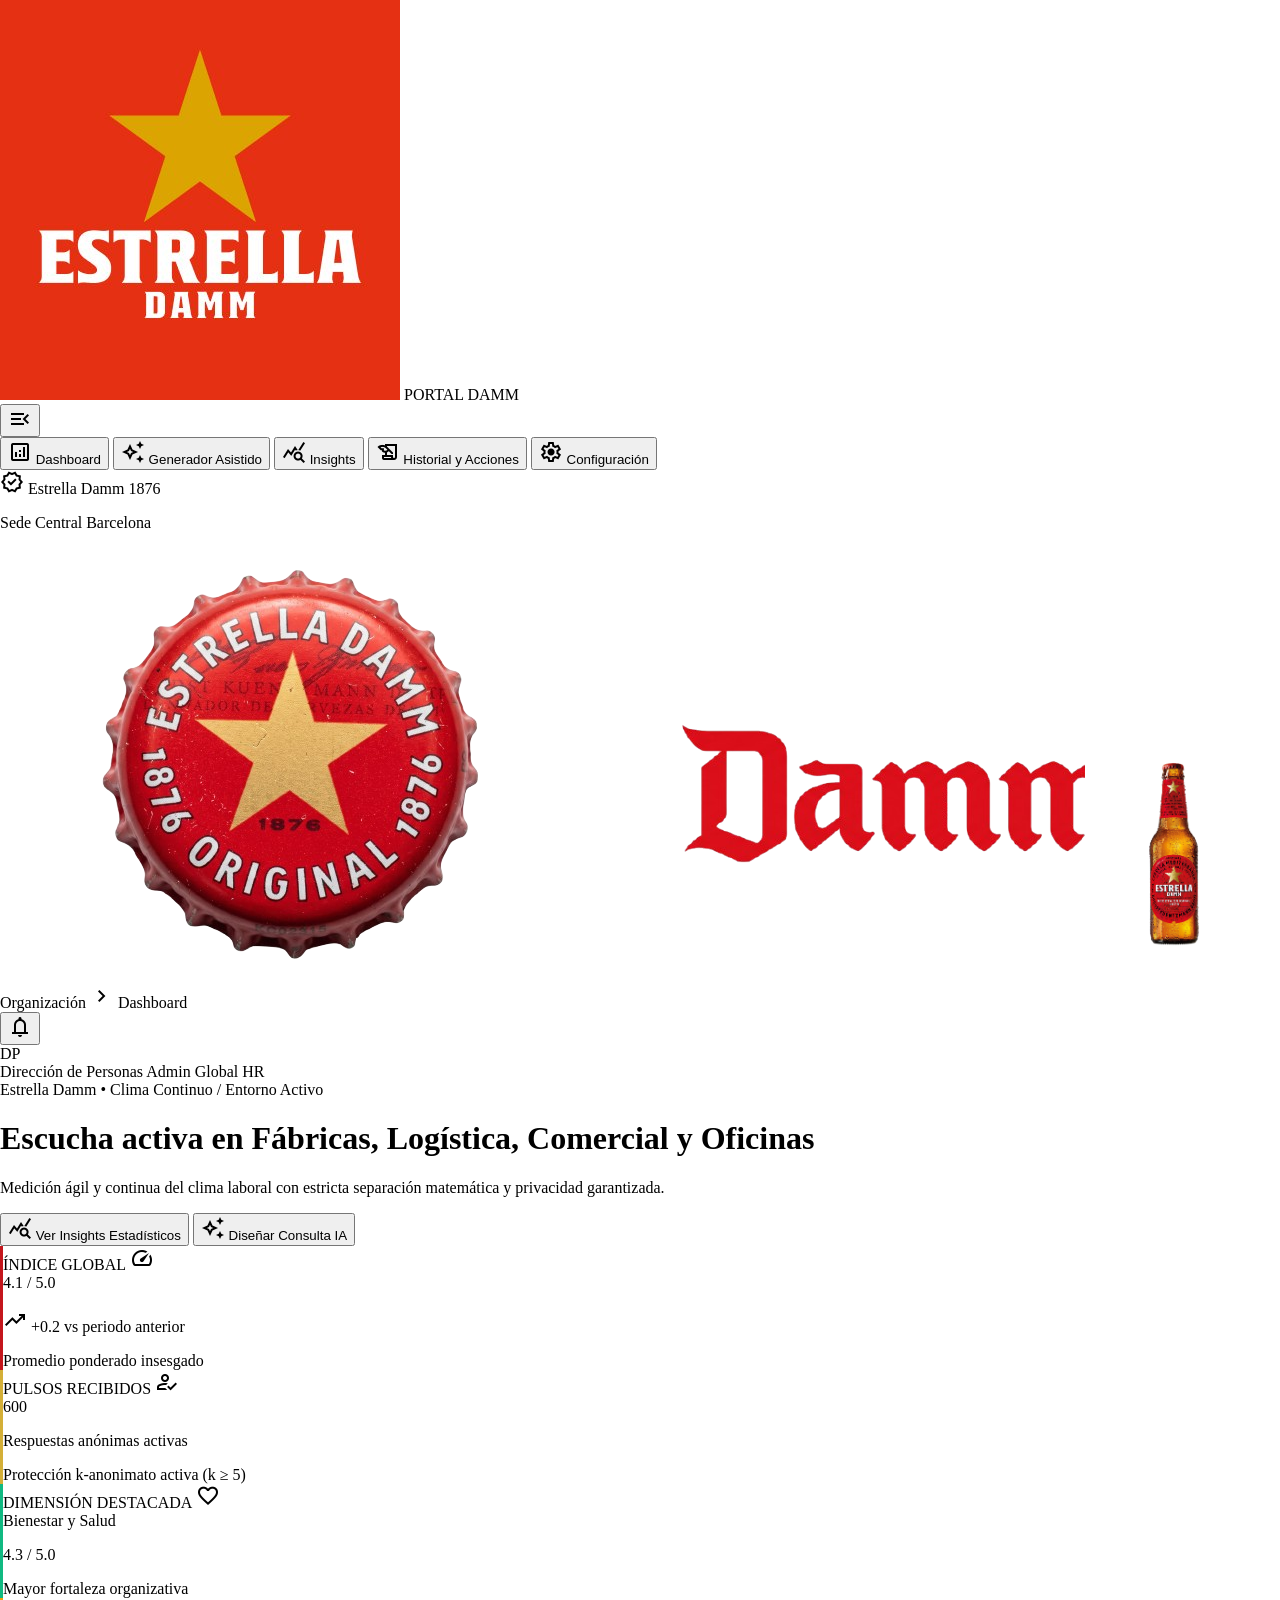
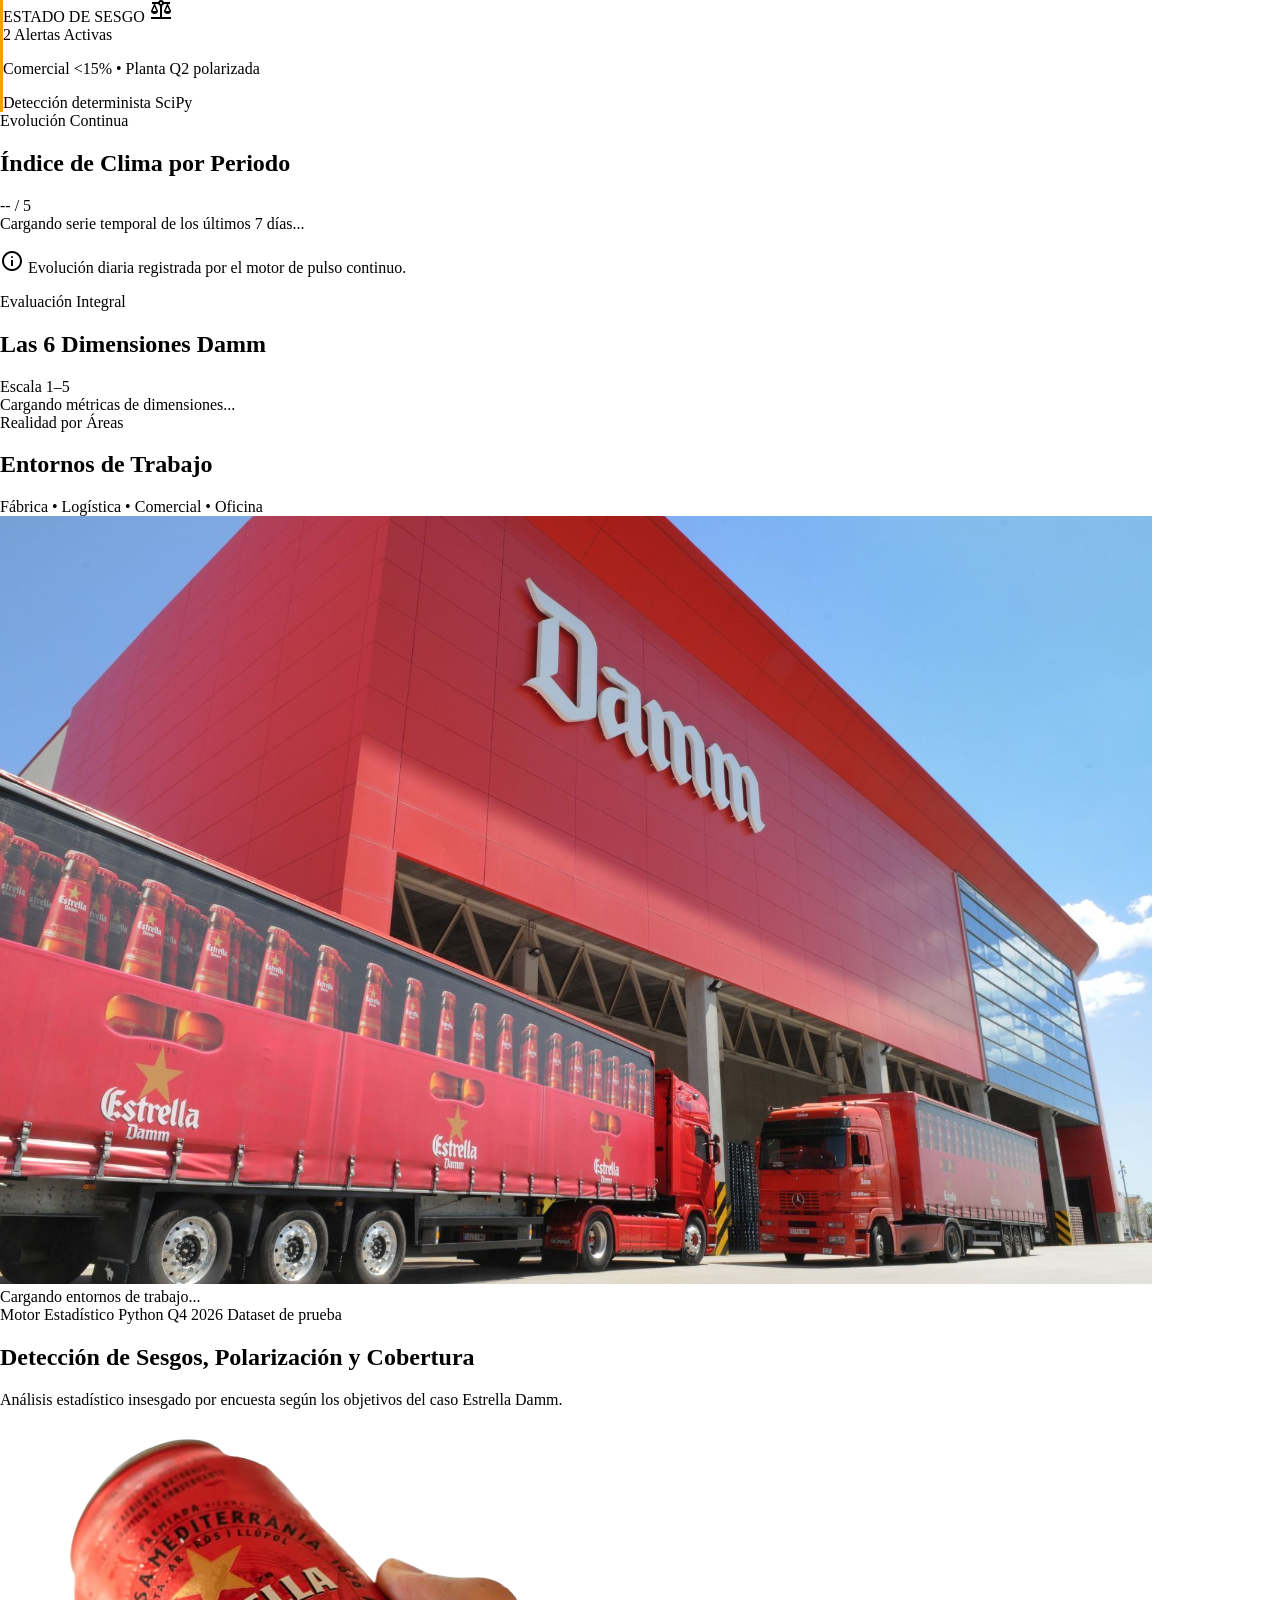
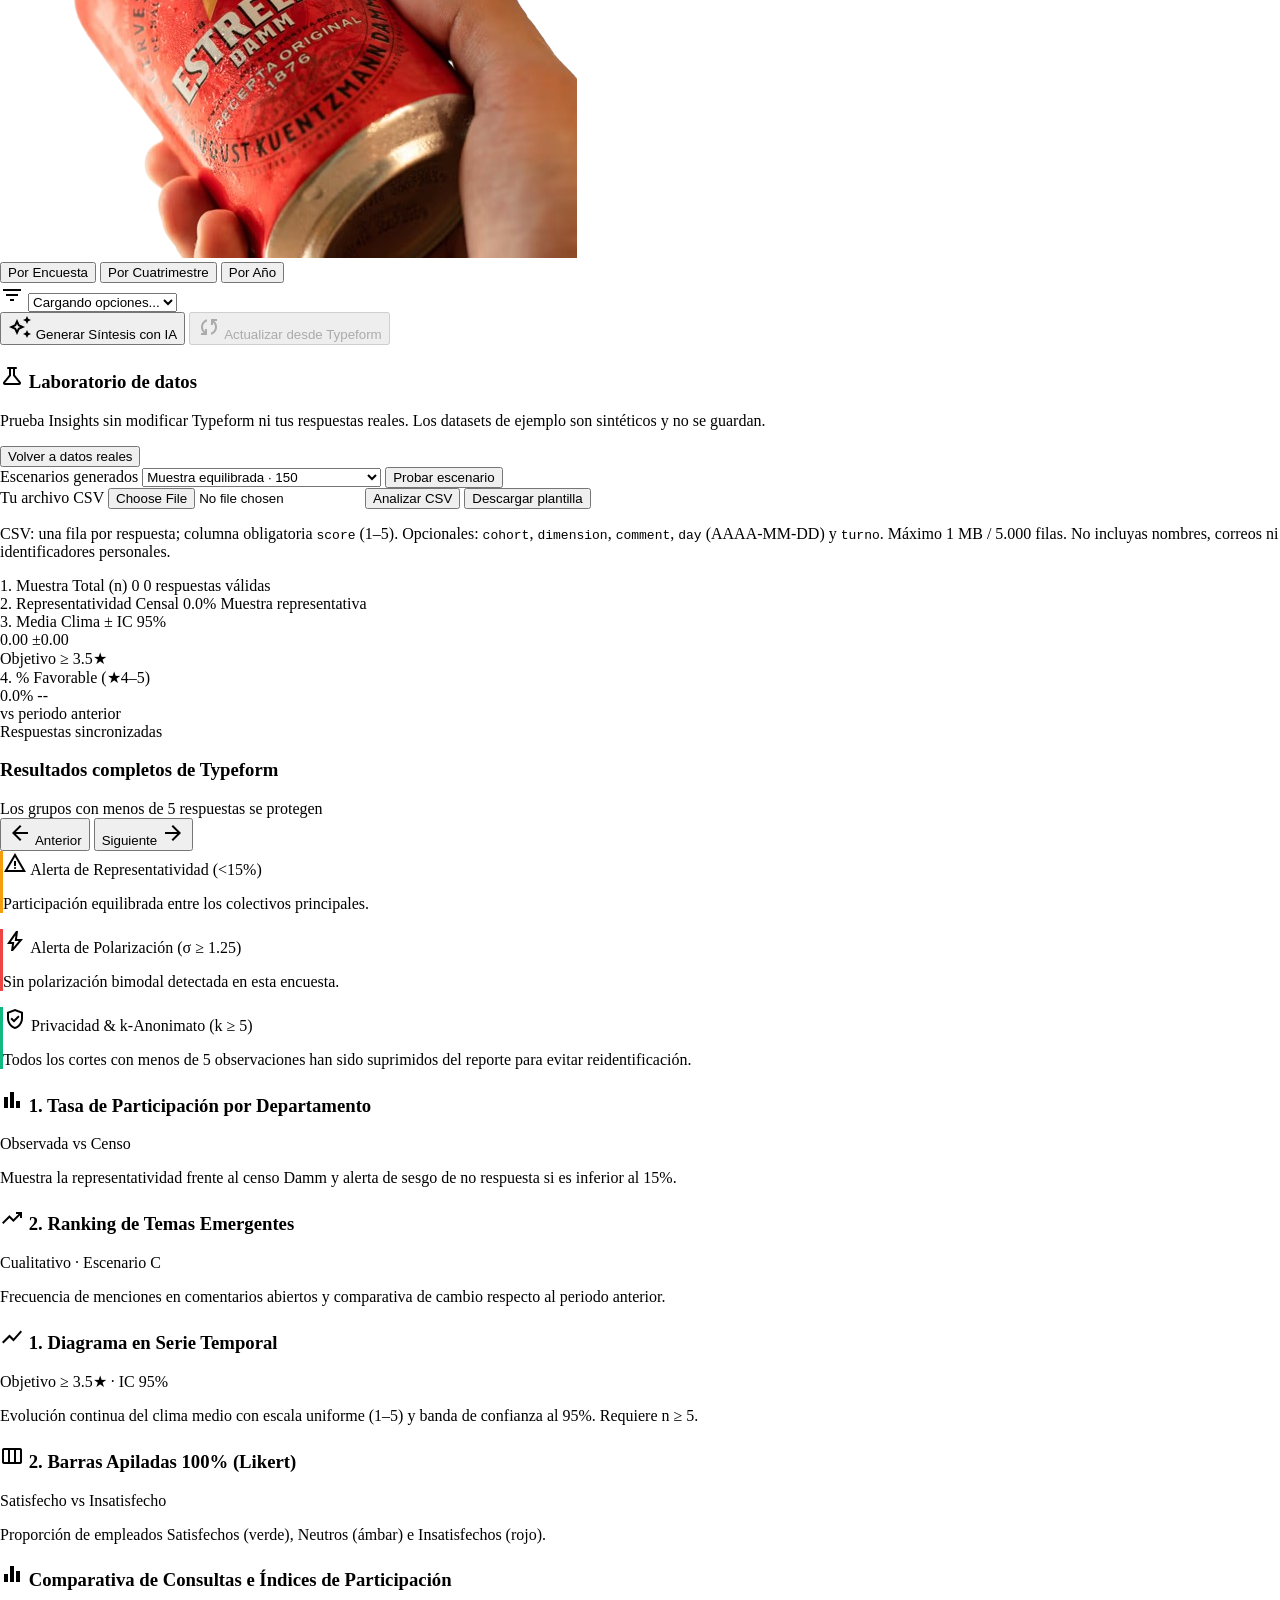
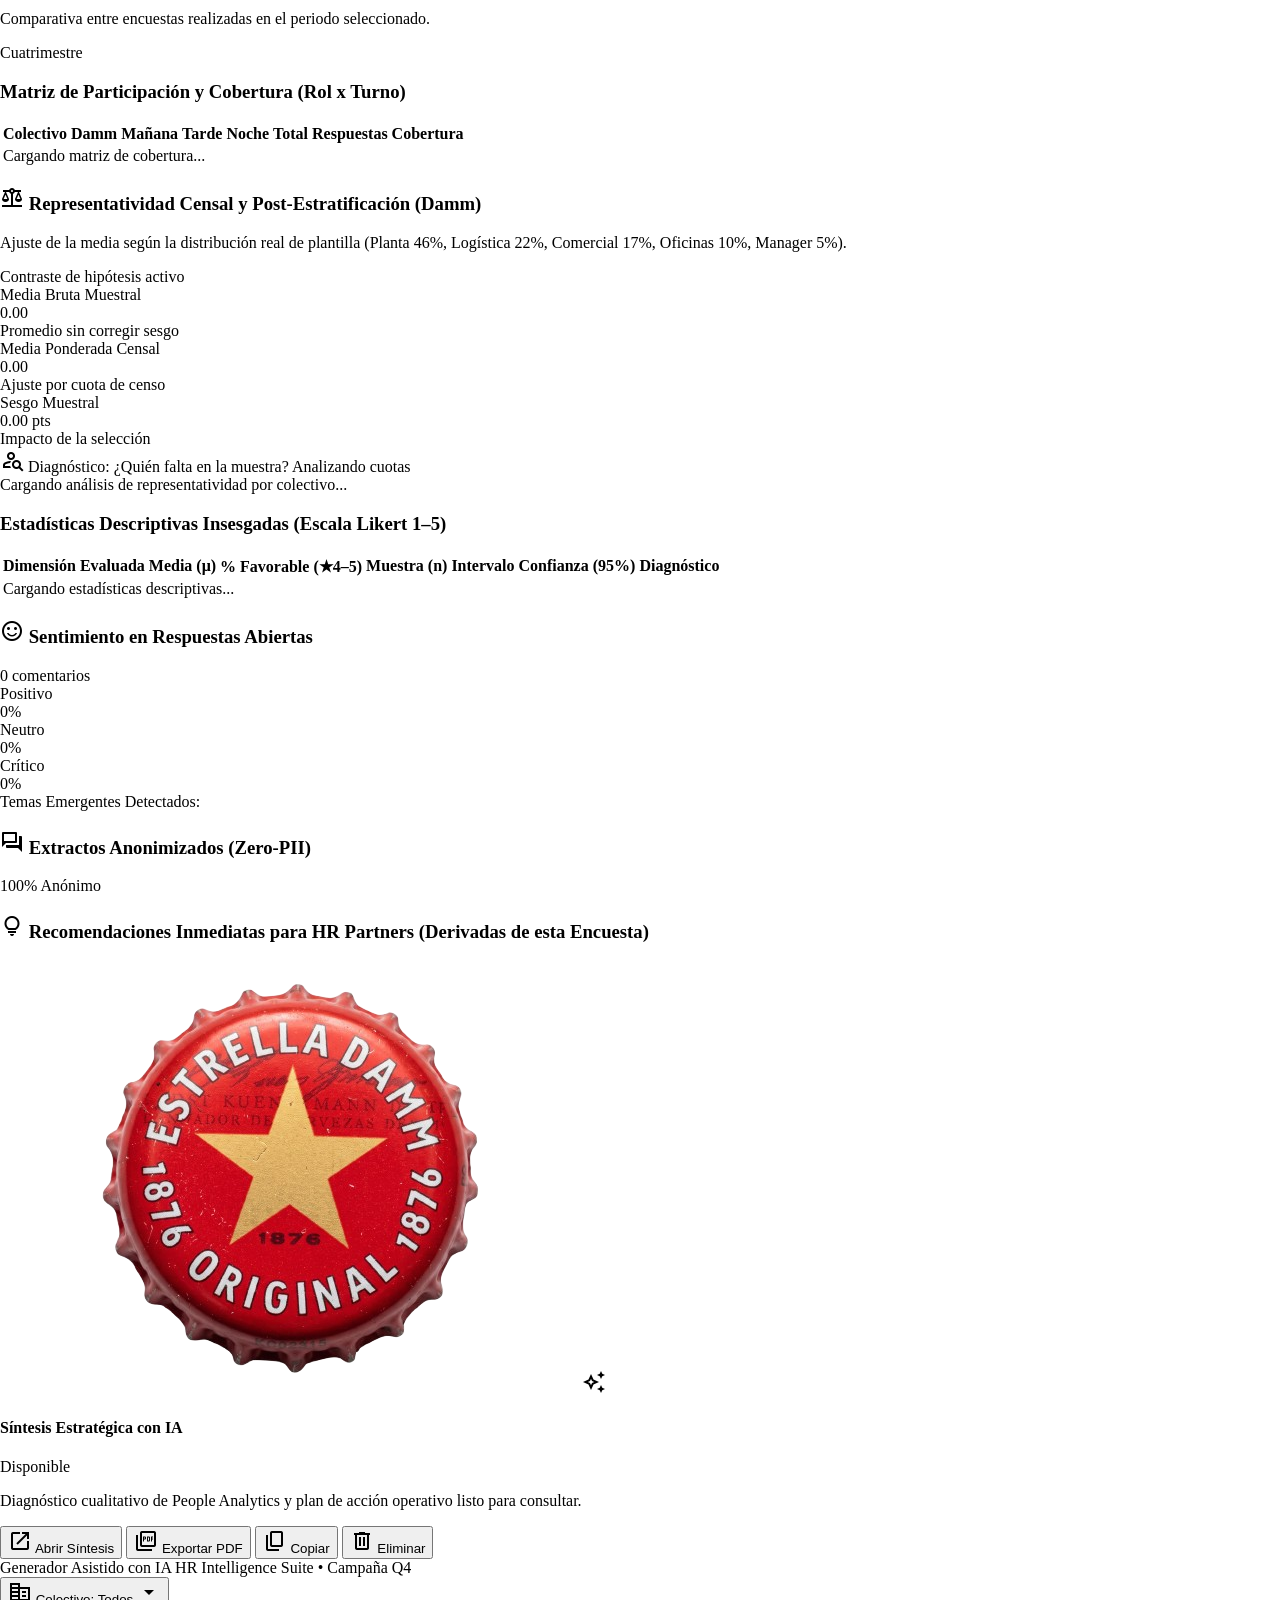
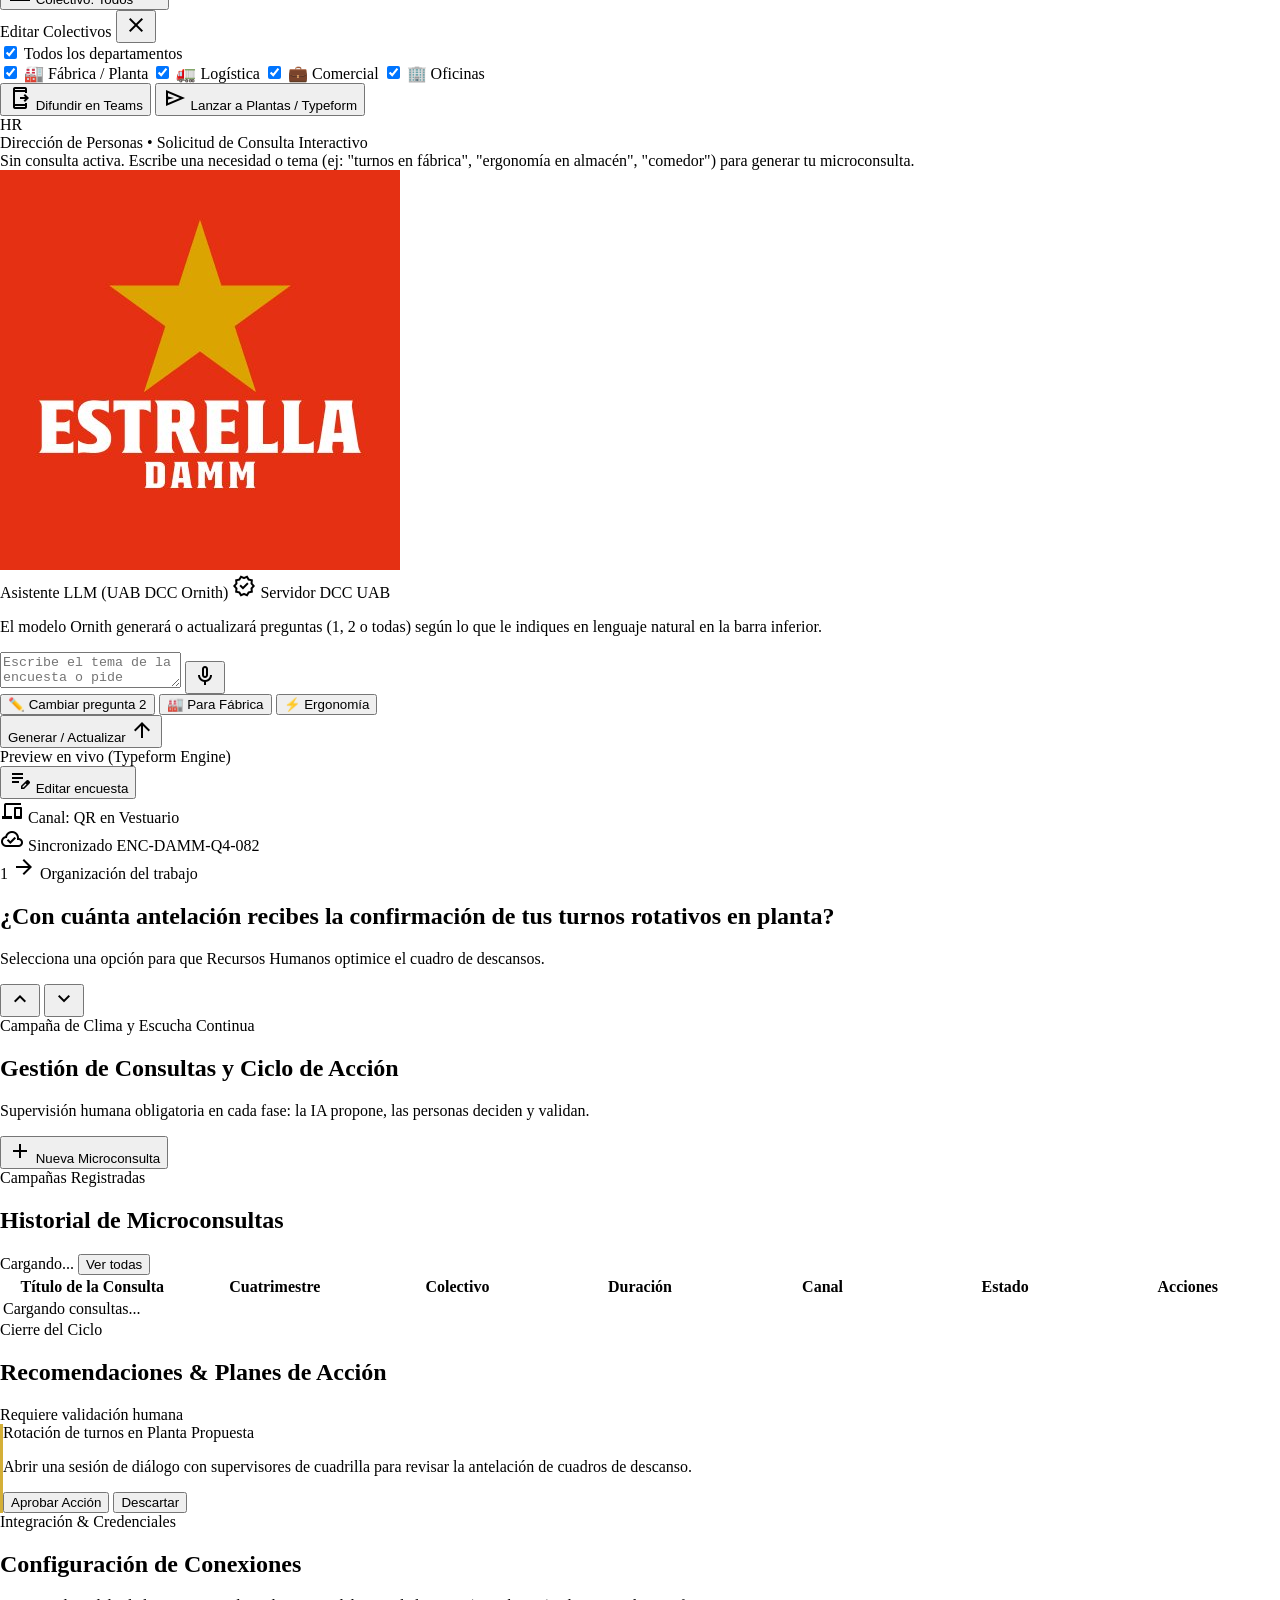
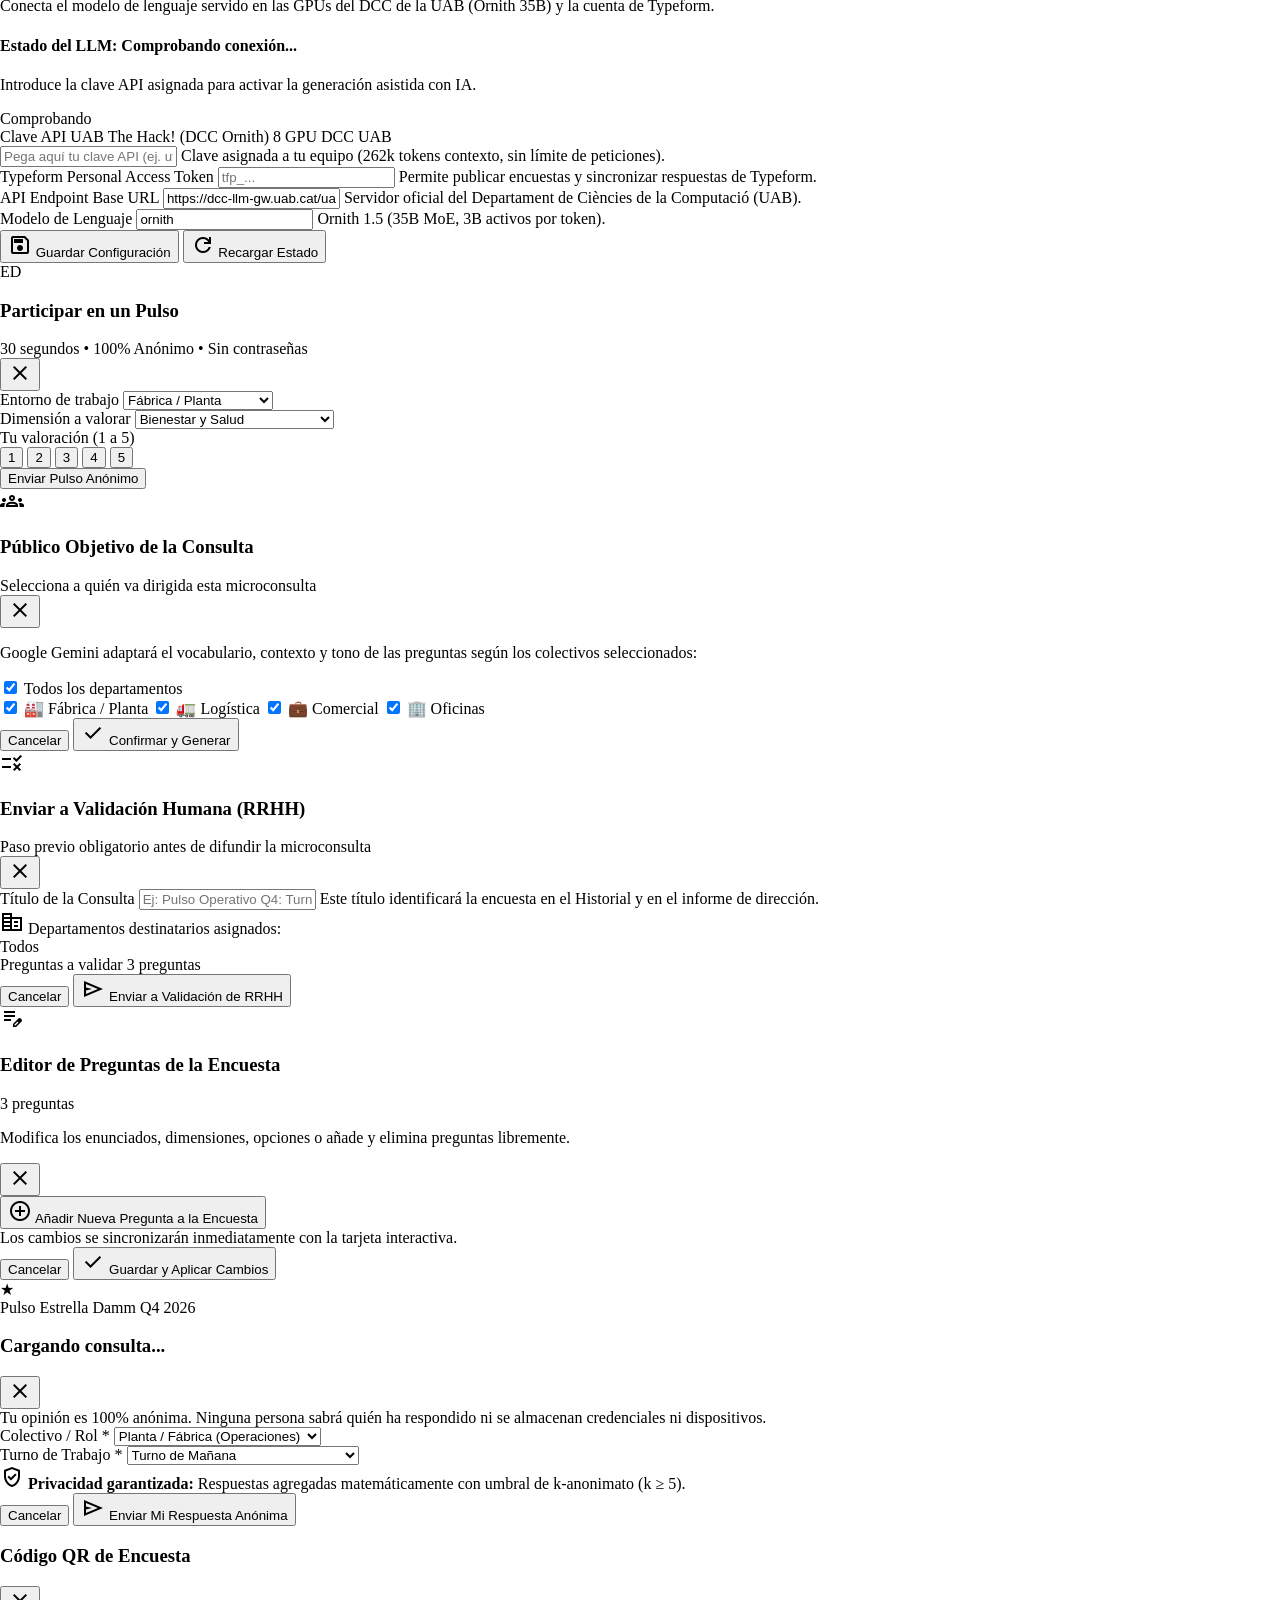
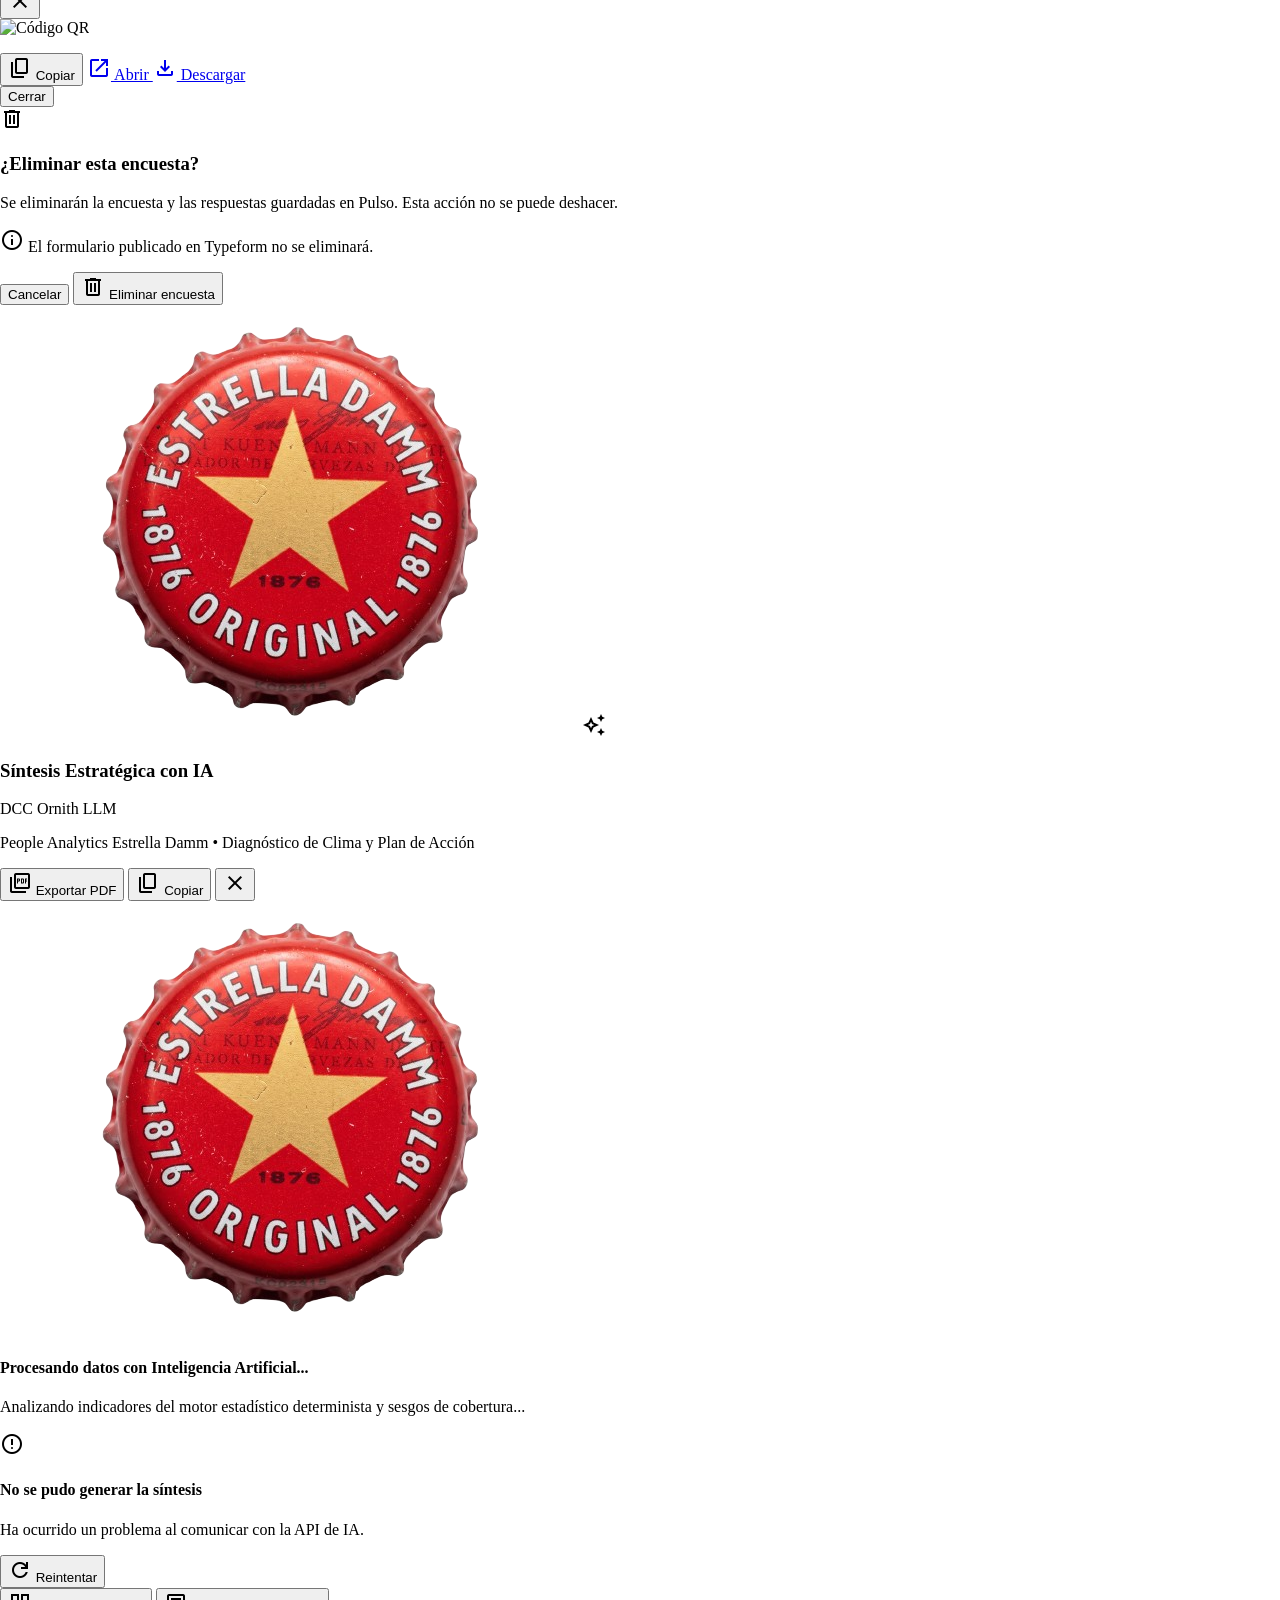
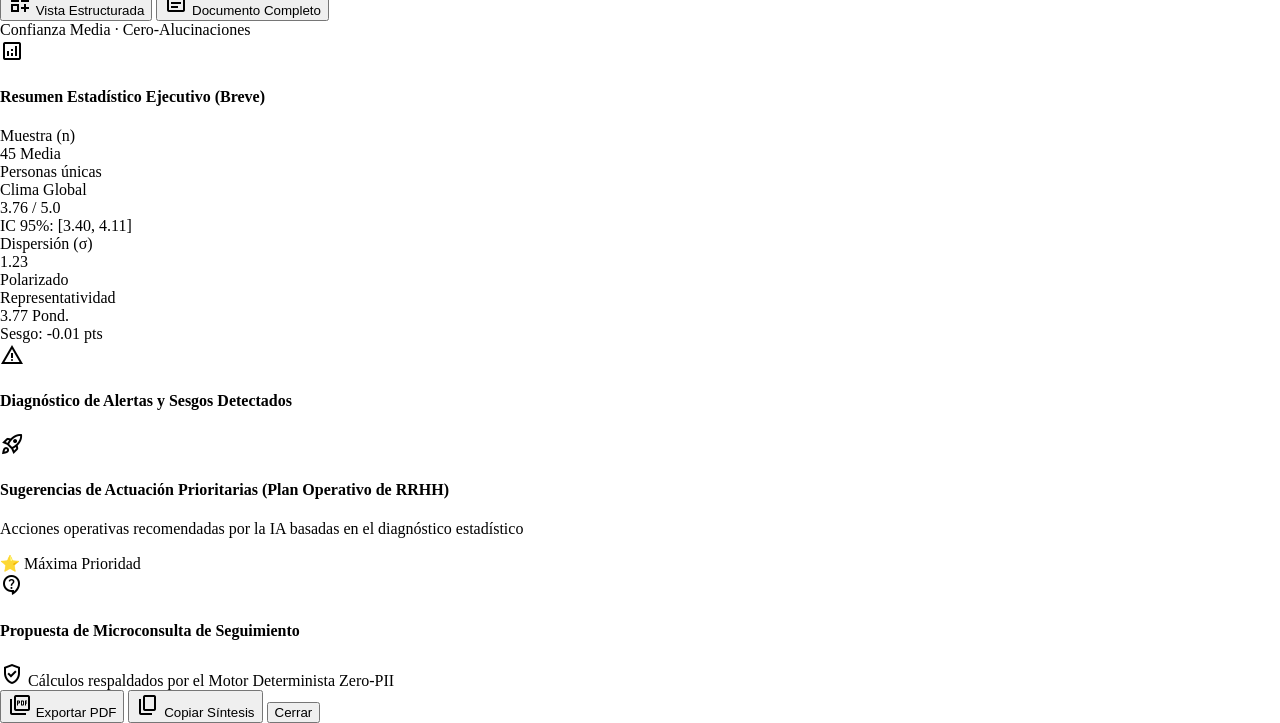
==== commit 9ba046ea: "Actualizacion Insights" ====
--- a/ui/index.html
+++ b/ui/index.html
@@ -5,7 +5,7 @@
   <meta content="width=device-width, initial-scale=1.0" name="viewport">
   <meta content="web_dashboard" name="shell-type">
   <title>Portal Damm — HR Climate &amp; Intelligence Suite</title>
-  <link rel="icon" type="image/png" href="/assets/chapa_damm.png">
+  <link rel="icon" type="image/png" href="assets/chapa_damm.png">
   <link href="https://fonts.googleapis.com/css2?family=Material+Symbols+Outlined:opsz,wght,FILL,GRAD@20..48,100..700,0..1,-50..200" rel="stylesheet">
   <link rel="preconnect" href="https://fonts.googleapis.com">
   <link rel="preconnect" href="https://fonts.gstatic.com" crossorigin="">
@@ -66,6 +66,7 @@
   </style>
   <script src="https://cdn.tailwindcss.com?plugins=forms,container-queries"></script>
   <script src="https://cdn.plot.ly/plotly-2.35.2.min.js"></script>
+  <script src="https://cdnjs.cloudflare.com/ajax/libs/html2pdf.js/0.10.1/html2pdf.bundle.min.js"></script>
   <script id="tailwind-config">
     tailwind.config = {
       darkMode: "class",
@@ -132,7 +133,7 @@
   <aside class="fixed left-0 top-0 h-full bg-surface-container-low z-50 flex flex-col shadow-[0_1px_8px_rgba(30,22,17,0.04)] sidebar-transition overflow-hidden w-64 border-r border-surface-container/60" id="app-sidebar">
     <div class="h-16 px-space-md flex items-center justify-between border-b border-surface-container/60">
       <div class="flex items-center gap-2 overflow-hidden" id="sidebar-brand-box">
-        <img alt="Estrella Damm" class="w-7 h-7 rounded-md object-cover flex-shrink-0 shadow-xs" src="/assets/estrella-damm-logo.png">
+        <img alt="Estrella Damm" class="w-7 h-7 rounded-md object-cover flex-shrink-0 shadow-xs" src="assets/estrella-damm-logo.png" onerror="this.src='assets/chapa_damm.png'">
         <span class="font-headline font-bold text-sm tracking-wider text-on-surface uppercase whitespace-nowrap sidebar-label">PORTAL DAMM</span>
       </div>
       <button aria-label="Colapsar o expandir menú" class="w-8 h-8 flex items-center justify-center rounded-lg text-on-surface-variant hover:bg-surface-container hover:text-on-surface transition-colors flex-shrink-0" onclick="toggleSidebar()" type="button">
@@ -147,14 +148,14 @@
         <span class="sidebar-label whitespace-nowrap">Dashboard</span>
       </button>
 
+      <button id="nav-btn-generator" onclick="showPanel('generator')" class="nav-item w-full flex items-center gap-space-sm px-space-md py-2.5 rounded-lg text-sm font-medium text-on-surface-variant hover:bg-surface-container-high hover:text-on-surface transition-all text-left">
+        <span class="material-symbols-outlined text-xl flex-shrink-0">auto_awesome</span>
+        <span class="sidebar-label whitespace-nowrap">Generador Asistido</span>
+      </button>
+
       <button id="nav-btn-insights" onclick="showPanel('insights')" class="nav-item w-full flex items-center gap-space-sm px-space-md py-2.5 rounded-lg text-sm font-medium text-on-surface-variant hover:bg-surface-container-high hover:text-on-surface transition-all text-left">
         <span class="material-symbols-outlined text-xl flex-shrink-0">query_stats</span>
         <span class="sidebar-label whitespace-nowrap">Insights</span>
-      </button>
-
-      <button id="nav-btn-generator" onclick="showPanel('generator')" class="nav-item w-full flex items-center gap-space-sm px-space-md py-2.5 rounded-lg text-sm font-medium text-on-surface-variant hover:bg-surface-container-high hover:text-on-surface transition-all text-left">
-        <span class="material-symbols-outlined text-xl flex-shrink-0">auto_awesome</span>
-        <span class="sidebar-label whitespace-nowrap">Generador Asistido</span>
       </button>
 
       <button id="nav-btn-admin" onclick="showPanel('admin')" class="nav-item w-full flex items-center gap-space-sm px-space-md py-2.5 rounded-lg text-sm font-medium text-on-surface-variant hover:bg-surface-container-high hover:text-on-surface transition-all text-left">
@@ -183,8 +184,8 @@
     <header class="fixed top-0 right-0 h-16 bg-surface/95 backdrop-blur-xl z-40 flex items-center justify-between px-space-xl shadow-[0_1px_8px_rgba(30,22,17,0.04)] content-transition border-b border-surface-container-high/60 left-64" id="main-header">
       <div class="flex items-center gap-space-md">
         <div class="-ml-2 flex items-center gap-2 pr-2">
-          <img alt="Chapa Estrella Damm" class="w-10 h-10 object-contain rounded-full shadow-xs hover:rotate-12 transition-transform duration-300" src="/assets/chapa_damm.png">
-          <img alt="Damm" class="h-14 w-auto object-contain" src="/assets/palabra_damm.png">
+          <img alt="Chapa Estrella Damm" class="w-10 h-10 object-contain rounded-full shadow-xs hover:rotate-12 transition-transform duration-300" src="assets/chapa_damm.png">
+          <img alt="Damm" class="h-14 w-auto object-contain" src="assets/palabra_damm.png">
         </div>
         <div class="h-4 w-px bg-outline-variant/50 hidden sm:block"></div>
         <div class="hidden sm:flex items-center gap-2">
@@ -222,7 +223,7 @@
       <div id="panel-dashboard" class="panel-view space-y-space-lg">
         <!-- Hero Header -->
         <div class="relative flex flex-wrap items-center justify-between gap-space-md overflow-hidden bg-surface-container-lowest p-space-lg xl:pr-44 rounded-xl shadow-xs border border-surface-container">
-          <img alt="Botella Estrella Damm" class="dashboard-hero-bottle" src="/assets/botella-estrella-damm.png">
+          <img alt="Botella Estrella Damm" class="dashboard-hero-bottle" src="assets/botella-estrella-damm.png" onerror="this.src='assets/botella-estrella-damm1.png'">
           <div class="relative z-10">
             <div class="flex items-center gap-2 mb-1">
               <span class="text-xs font-bold uppercase tracking-wider text-primary">Estrella Damm • Clima Continuo</span>
@@ -353,7 +354,7 @@
             </div>
             <div class="hidden md:flex items-center gap-3">
               <span class="text-xs text-tertiary">Fábrica • Logística • Comercial • Oficina</span>
-              <img alt="Centro logístico Damm" class="w-20 h-11 rounded-lg object-cover shadow-xs" src="/assets/damm-logistica.png">
+              <img alt="Centro logístico Damm" class="w-20 h-11 rounded-lg object-cover shadow-xs" src="assets/damm-logistica.png">
             </div>
           </div>
 
@@ -382,14 +383,11 @@
                 <span id="insights-test-badge" class="hidden px-2 py-0.5 rounded-full bg-primary/10 text-primary text-[11px] font-bold">
                   Dataset de prueba
                 </span>
-                <span class="px-2 py-0.5 rounded-full bg-surface-container-high text-tertiary text-[11px] font-bold">
-                  100% Determinista
-                </span>
               </div>
               <h2 class="text-xl font-headline font-bold text-on-surface mt-1">Detección de Sesgos, Polarización y Cobertura</h2>
               <p class="text-xs text-on-surface-variant">Análisis estadístico insesgado por encuesta según los objetivos del caso Estrella Damm.</p>
               </div>
-              <img alt="Lata Estrella Damm" class="hidden xl:block w-36 h-24 rounded-xl object-cover shadow-xs" src="/assets/estrella-lata.png">
+              <img alt="Lata Estrella Damm" class="hidden xl:block w-36 h-24 rounded-xl object-cover shadow-xs" src="assets/estrella-lata.png">
             </div>
             <div class="grid grid-cols-1 items-center gap-3 lg:grid-cols-[minmax(0,1fr)_auto]">
               <!-- Filtro Avanzado: Encuesta / Cuatrimestre / Año -->
@@ -815,7 +813,7 @@
             <div class="flex flex-wrap items-center justify-between gap-3">
               <div class="flex items-center gap-3 min-w-0">
                 <div class="relative flex items-center justify-center w-11 h-11 rounded-xl bg-primary/10 border border-primary/20 shrink-0 shadow-xs">
-                  <img src="/assets/chapa_damm.png" alt="Damm" class="w-7 h-7 object-contain">
+                  <img src="assets/chapa_damm.png" alt="Damm" class="w-7 h-7 object-contain">
                   <span class="absolute -bottom-1 -right-1 flex h-4 w-4 items-center justify-center rounded-full bg-primary text-[9px] text-white font-bold shadow-xs">
                     <span class="material-symbols-outlined text-[10px]">auto_awesome</span>
                   </span>
@@ -834,7 +832,7 @@
                 </div>
               </div>
 
-              <!-- Tres acciones requeridas: Abrir (reabre popup), Copiar y Eliminar -->
+              <!-- Acciones: Abrir, Exportar PDF, Copiar y Eliminar -->
               <div class="flex items-center gap-2 shrink-0">
                 <!-- 1. Abrir: Vuelve a abrir la ventana flotante popup -->
                 <button type="button" onclick="reopenLlmSynthesisModal()" class="inline-flex items-center gap-1.5 px-3.5 py-1.5 rounded-lg bg-primary hover:bg-primary-container text-xs font-bold text-on-primary transition-all shadow-xs active:scale-95">
@@ -842,13 +840,19 @@
                   <span>Abrir Síntesis</span>
                 </button>
 
-                <!-- 2. Copiar: Copia al portapapeles -->
+                <!-- 2. Exportar PDF: Descarga o imprime en PDF -->
+                <button type="button" onclick="exportLlmSynthesisToPdf()" class="inline-flex items-center gap-1.5 px-3 py-1.5 rounded-lg bg-surface-container hover:bg-surface-container-high border border-surface-container text-xs font-bold text-on-surface transition-all shadow-xs active:scale-95" title="Exportar informe en formato PDF">
+                  <span class="material-symbols-outlined text-sm text-primary">picture_as_pdf</span>
+                  <span>Exportar PDF</span>
+                </button>
+
+                <!-- 3. Copiar: Copia al portapapeles -->
                 <button type="button" onclick="copyLlmSynthesisToClipboard()" class="inline-flex items-center gap-1.5 px-3 py-1.5 rounded-lg bg-surface-container hover:bg-surface-container-high border border-surface-container text-xs font-bold text-on-surface transition-all shadow-xs active:scale-95" title="Copiar informe completo al portapapeles">
                   <span class="material-symbols-outlined text-sm">content_copy</span>
                   <span>Copiar</span>
                 </button>
 
-                <!-- 3. Eliminar: Elimina y descarta la síntesis -->
+                <!-- 4. Eliminar: Elimina y descarta la síntesis -->
                 <button type="button" onclick="deleteSavedLlmSynthesis()" class="inline-flex items-center gap-1 px-2.5 py-1.5 rounded-lg bg-surface-container hover:bg-error-container/40 text-xs font-bold text-error border border-error/20 transition-all shadow-xs active:scale-95" title="Eliminar y descartar esta síntesis">
                   <span class="material-symbols-outlined text-sm">delete</span>
                   <span>Eliminar</span>
@@ -950,7 +954,7 @@
               </div>
 
               <div class="flex items-start gap-3.5">
-                <img alt="Estrella Damm" class="w-8 h-8 rounded-full object-cover shrink-0 shadow-xs" src="/assets/estrella-damm-logo.png">
+                <img alt="Estrella Damm" class="w-8 h-8 rounded-full object-cover shrink-0 shadow-xs" src="assets/estrella-damm-logo.png" onerror="this.src='assets/chapa_damm.png'">
                 <div class="flex-1 space-y-space-md">
                   <div class="flex items-center justify-between">
                     <span class="text-xs font-bold text-primary">Asistente LLM (UAB DCC Ornith)</span>
@@ -1610,7 +1614,7 @@
       <div class="flex items-center justify-between px-5 sm:px-6 py-3.5 border-b border-surface-container bg-surface-container-low/70 backdrop-blur-sm">
         <div class="flex items-center gap-3 min-w-0">
           <div class="relative flex items-center justify-center w-10 h-10 rounded-xl bg-primary/10 border border-primary/20 shrink-0 shadow-xs">
-            <img src="/assets/chapa_damm.png" alt="Damm" class="w-6 h-6 object-contain">
+            <img src="assets/chapa_damm.png" alt="Damm" class="w-6 h-6 object-contain">
             <span class="absolute -bottom-1 -right-1 flex h-4 w-4 items-center justify-center rounded-full bg-primary text-[9px] text-white font-bold shadow-xs">
               <span class="material-symbols-outlined text-[10px]">auto_awesome</span>
             </span>
@@ -1632,6 +1636,10 @@
         </div>
 
         <div class="flex items-center gap-2 shrink-0">
+          <button id="btn-llm-pdf-top" onclick="exportLlmSynthesisToPdf()" class="hidden sm:inline-flex items-center gap-1.5 px-3 py-1.5 rounded-lg bg-primary hover:bg-primary-container text-xs font-bold text-on-primary transition-all shadow-xs active:scale-95" title="Exportar informe ejecutivo a PDF">
+            <span class="material-symbols-outlined text-sm">picture_as_pdf</span>
+            <span>Exportar PDF</span>
+          </button>
           <button id="btn-llm-copy-top" onclick="copyLlmSynthesisToClipboard()" class="hidden sm:inline-flex items-center gap-1.5 px-3 py-1.5 rounded-lg bg-surface-container hover:bg-surface-container-high border border-surface-container text-xs font-semibold text-on-surface transition-all shadow-xs" title="Copiar informe al portapapeles">
             <span class="material-symbols-outlined text-sm">content_copy</span>
             <span>Copiar</span>
@@ -1650,7 +1658,7 @@
           <div class="relative">
             <div class="w-16 h-16 rounded-full border-4 border-primary/20 border-t-primary animate-spin"></div>
             <div class="absolute inset-0 flex items-center justify-center">
-              <img src="/assets/chapa_damm.png" alt="Damm" class="w-8 h-8 object-contain animate-pulse">
+              <img src="assets/chapa_damm.png" alt="Damm" class="w-8 h-8 object-contain animate-pulse">
             </div>
           </div>
           <div class="space-y-1.5 max-w-md">
@@ -1712,7 +1720,6 @@
                     Resumen Estadístico Ejecutivo (Breve)
                   </h4>
                 </div>
-                <span class="text-[10px] text-tertiary font-mono">100% Determinista</span>
               </div>
 
               <!-- Sleek Metric Strip -->
@@ -1831,6 +1838,10 @@
           <span class="hidden sm:inline">Cálculos respaldados por el Motor Determinista Zero-PII</span>
         </div>
         <div class="flex items-center gap-2">
+          <button type="button" onclick="exportLlmSynthesisToPdf()" class="inline-flex items-center gap-1.5 px-3 py-1.5 rounded-lg bg-surface-container hover:bg-surface-container-high border border-surface-container text-xs font-bold text-on-surface transition-all shadow-xs active:scale-95" title="Exportar informe ejecutivo en PDF">
+            <span class="material-symbols-outlined text-sm text-primary">picture_as_pdf</span>
+            <span>Exportar PDF</span>
+          </button>
           <button type="button" onclick="copyLlmSynthesisToClipboard()" class="inline-flex items-center gap-1.5 px-3 py-1.5 rounded-lg bg-surface-container hover:bg-surface-container-high border border-surface-container text-xs font-bold text-on-surface transition-all shadow-xs">
             <span class="material-symbols-outlined text-sm">content_copy</span>
             <span>Copiar Síntesis</span>
@@ -2612,6 +2623,7 @@
     let cachedAvailableYears = [];
     let testDatasetActive = false;
     let testDatasetSubmitting = false;
+    let latestStatisticalEngineData = null;
 
     function setTestDatasetLoading(isLoading) {
       testDatasetSubmitting = isLoading;
@@ -3063,6 +3075,7 @@
           return;
         }
         const data = await res.json();
+        latestStatisticalEngineData = data;
         setTestDatasetMode(Boolean(data.test_dataset?.active));
 
         cachedAvailableSurveys = data.encuestas_disponibles || [];
@@ -4264,7 +4277,8 @@
         const res = await fetch(`/api/surveys/${id}/approve`, { method: 'POST', headers: { 'Content-Type': 'application/json' }, body: '{}' });
         if (res.ok) {
           showToast('Consulta aprobada por RRHH.', 'success');
-          loadAdminData();
+          surveyStatusFilter = null;
+          await loadAdminData();
         }
       } catch (err) { showToast('Error al aprobar.', 'error'); }
     }
@@ -4359,7 +4373,7 @@
         if (card) {
           card.innerHTML = `
             <div class="text-center py-12 px-4 space-y-3">
-              <img alt="Estrella Damm" class="w-12 h-12 rounded-full object-cover mx-auto shadow-xs" src="/assets/estrella-damm-logo.png">
+              <img alt="Estrella Damm" class="w-12 h-12 rounded-full object-cover mx-auto shadow-xs" src="assets/estrella-damm-logo.png" onerror="this.src='assets/chapa_damm.png'">
               <h3 class="text-sm font-headline font-bold text-on-surface">Ninguna microconsulta activa</h3>
               <p class="text-xs text-tertiary max-w-xs mx-auto leading-relaxed">
                 Escribe en la barra de IA inferior lo que deseas consultar (o qué cambios aplicar) y Google Gemini creará o actualizará las preguntas en tiempo real.
@@ -5613,12 +5627,14 @@
       const errorState = document.getElementById('llm-modal-error-state');
       const contentState = document.getElementById('llm-modal-content-state');
       const copyBtn = document.getElementById('btn-llm-copy-top');
+      const pdfBtn = document.getElementById('btn-llm-pdf-top');
 
       if (isLoading) {
         if (loadingState) loadingState.classList.remove('hidden');
         if (errorState) errorState.classList.add('hidden');
         if (contentState) contentState.classList.add('hidden');
         if (copyBtn) copyBtn.classList.add('hidden');
+        if (pdfBtn) pdfBtn.classList.add('hidden');
 
         const stepElem = document.getElementById('llm-modal-loading-step');
         const steps = [
@@ -5698,6 +5714,487 @@
       }
     }
 
+    function exportLlmSynthesisToPdf() {
+      if (!currentLlmSynthesisRawMarkdown) {
+        showToast('No hay síntesis generada para exportar a PDF.', 'warning');
+        return;
+      }
+
+      const htmlContent = buildPdfReportHtml();
+
+      // Si html2pdf (CDN) está cargado en el navegador, genera descarga directa del archivo PDF
+      if (typeof html2pdf !== 'undefined') {
+        showToast('Generando archivo PDF con el informe...', 'info');
+
+        const container = document.createElement('div');
+        container.innerHTML = htmlContent;
+        container.style.position = 'fixed';
+        container.style.left = '-9999px';
+        container.style.top = '0';
+        container.style.width = '794px'; // Ancho estándar A4 a 96dpi
+        container.style.backgroundColor = '#ffffff';
+        document.body.appendChild(container);
+
+        const opt = {
+          margin:       [8, 10, 8, 10],
+          filename:     `Informe_Sintesis_RRHH_Damm_${new Date().toISOString().slice(0, 10)}.pdf`,
+          image:        { type: 'jpeg', quality: 0.98 },
+          html2canvas:  { scale: 2, useCORS: true, logging: false },
+          jsPDF:        { unit: 'mm', format: 'a4', orientation: 'portrait' }
+        };
+
+        html2pdf().set(opt).from(container).save().then(() => {
+          if (document.body.contains(container)) document.body.removeChild(container);
+          showToast('¡Informe PDF descargado con éxito!', 'success');
+        }).catch(err => {
+          console.warn('html2pdf encontró un problema, usando visor de impresión nativo:', err);
+          if (document.body.contains(container)) document.body.removeChild(container);
+          printViaIframe(htmlContent);
+        });
+      } else {
+        // Fallback robusto sin librerías: abrir impresión nativa para Guardar como PDF
+        printViaIframe(htmlContent);
+      }
+    }
+
+    function printViaIframe(htmlContent) {
+      showToast('Abriendo ventana para Guardar como PDF...', 'info');
+      const frame = document.createElement('iframe');
+      frame.style.position = 'fixed';
+      frame.style.right = '0';
+      frame.style.bottom = '0';
+      frame.style.width = '0';
+      frame.style.height = '0';
+      frame.style.border = '0';
+      document.body.appendChild(frame);
+
+      const doc = frame.contentWindow.document;
+      doc.open();
+      doc.write(`
+        <!DOCTYPE html>
+        <html lang="es">
+        <head>
+          <meta charset="utf-8">
+          <title>Informe Síntesis RRHH - Estrella Damm</title>
+          <style>
+            @page { size: A4 portrait; margin: 10mm 12mm; }
+            * { box-sizing: border-box; }
+            body { margin: 0; padding: 0; font-family: -apple-system, BlinkMacSystemFont, "Segoe UI", Roboto, Helvetica, Arial, sans-serif; color: #111827; background: #ffffff; }
+            @media print {
+              body { -webkit-print-color-adjust: exact; print-color-adjust: exact; }
+            }
+          </style>
+        </head>
+        <body>
+          ${htmlContent}
+        </body>
+        </html>
+      `);
+      doc.close();
+
+      setTimeout(() => {
+        frame.contentWindow.focus();
+        frame.contentWindow.print();
+        setTimeout(() => {
+          if (document.body.contains(frame)) {
+            document.body.removeChild(frame);
+          }
+        }, 2000);
+      }, 400);
+    }
+
+    function buildPdfReportHtml() {
+      const data = currentLlmSynthesisData || {};
+      const stats = data.payload_estadistico_utilizado || latestStatisticalEngineData || {};
+      const kpis = stats.kpis_ejecutivos || {};
+      const totalN = kpis.total_respuestas || kpis.total_personas || 45;
+      const mediaVal = (kpis.media_bruta ?? kpis.media_clima ?? 3.76);
+      const mediaStr = typeof mediaVal === 'number' ? mediaVal.toFixed(2) : String(mediaVal);
+      const ciStr = kpis.ci_label || '[3.40, 4.11]';
+      const desvVal = (kpis.desviacion_tipica ?? 1.23);
+      const desvStr = typeof desvVal === 'number' ? desvVal.toFixed(2) : String(desvVal);
+      const diagStr = kpis.diagnostico || 'Polarizado (División de opiniones)';
+      const pondVal = (kpis.media_ponderada_censo ?? mediaVal);
+      const pondStr = typeof pondVal === 'number' ? pondVal.toFixed(2) : String(pondVal);
+      const biasStr = kpis.sesgo_muestral_label || '0.00 pts';
+      const confStr = kpis.nivel_confianza || 'Media';
+      const dateStr = new Date().toLocaleDateString('es-ES', { day: 'numeric', month: 'long', year: 'numeric' });
+      const timeStr = new Date().toLocaleTimeString('es-ES', { hour: '2-digit', minute: '2-digit' });
+
+      // Datos estadísticos avanzados y de representatividad
+      const postStrat = stats.post_estratificacion || latestStatisticalEngineData?.post_estratificacion || {};
+      const quienFalta = stats.analisis_quien_falta || postStrat.analisis_quien_falta || latestStatisticalEngineData?.analisis_quien_falta || {};
+      const detalleColectivos = postStrat.detalle_por_colectivo || stats.estadisticas_por_rol || latestStatisticalEngineData?.post_estratificacion?.detalle_por_colectivo || {};
+      const sigData = stats.significancia_estadistica || latestStatisticalEngineData?.significancia_estadistica || {};
+      const significanciaAviso = sigData.aviso_significancia || (sigData.es_significativo ? `Variación significativa (p=${sigData.p_valor})` : null);
+
+      // Markdown generado por la IA
+      const md = currentLlmSynthesisRawMarkdown || '';
+      const lines = md.split('\n');
+      let currentSec = 'preamble';
+      const sections = { preamble: [], alerts: [], suggestions: [], followup: [] };
+
+      for (const line of lines) {
+        const trimmed = line.trim();
+        if (trimmed.startsWith('###')) {
+          const lower = trimmed.toLowerCase();
+          if (lower.includes('alerta') || lower.includes('sesgo') || lower.includes('diagnóstico') || lower.includes('diagnostico') || lower.includes('1.')) {
+            currentSec = 'alerts';
+          } else if (lower.includes('sugerencia') || lower.includes('acción') || lower.includes('accion') || lower.includes('plan') || lower.includes('mejorar') || lower.includes('2.')) {
+            currentSec = 'suggestions';
+          } else if (lower.includes('microconsulta') || lower.includes('seguimiento') || lower.includes('propuesta') || lower.includes('3.')) {
+            currentSec = 'followup';
+          } else {
+            currentSec = 'other';
+            if (!sections[currentSec]) sections[currentSec] = [];
+          }
+        } else {
+          if (!sections[currentSec]) sections[currentSec] = [];
+          sections[currentSec].push(line);
+        }
+      }
+
+      // 1. Resumen de la IA (Preamble)
+      const preambleLines = sections.preamble
+        .map(l => l.replace(/^[#> \t\-*]+/, '').trim())
+        .filter(l => l.length > 20 && !l.toLowerCase().includes('síntesis ejecutiva') && !l.toLowerCase().includes('people analytics'));
+      const cleanPreamble = preambleLines.length > 0 
+        ? preambleLines.join(' ')
+        : `Muestra observada de n=${totalN} personas (confianza ${confStr}), con un clima global de ${mediaStr}/5.00 (media ponderada censal de ${pondStr}, sesgo ${biasStr}) e IC 95% ${ciStr}. Se constata una desviación típica de ${desvStr} con diagnóstico global de ${diagStr}.`;
+
+      // 2. Estudio Estadístico: Tabla de Representatividad Censal y ¿Quién Falta?
+      const defaultCensus = {
+        'Planta': { censo: 46.0, label: 'Planta / Envasado (Operaciones)' },
+        'Logística': { censo: 22.0, label: 'Centros Logísticos y Almacén' },
+        'Comercial': { censo: 17.0, label: 'Comercial en Ruta y Ventas' },
+        'Oficinas': { censo: 10.0, label: 'Oficinas Centrales y Servicios' },
+        'Manager': { censo: 5.0, label: 'Mandos y Managers' },
+      };
+
+      const tableRows = Object.keys(defaultCensus).map(key => {
+        const item = detalleColectivos[key] || {};
+        const meta = defaultCensus[key];
+        const nObs = item.n_observada !== undefined ? item.n_observada : (key === 'Planta' && totalN > 0 ? totalN : 0);
+        const pctObs = item.porcentaje_observado !== undefined ? Number(item.porcentaje_observado).toFixed(1) : (totalN > 0 ? (nObs / totalN * 100).toFixed(1) : '0.0');
+        const pctCenso = item.porcentaje_censo ?? meta.censo;
+        const meanCol = item.media_colectivo !== undefined && item.media_colectivo !== null ? Number(item.media_colectivo).toFixed(2) : (nObs >= 5 ? mediaStr : 'Protegido (n<5)');
+        
+        let estado = item.estado || '';
+        if (!estado) {
+          if (Number(pctObs) === 0) estado = 'Infrarrepresentado (Crítico)';
+          else if (Number(pctObs) > pctCenso * 1.3) estado = 'Sobrerrepresentado';
+          else if (Number(pctObs) < pctCenso * 0.7) estado = 'Infrarrepresentado';
+          else estado = 'Equilibrado';
+        }
+
+        const deficit = item.deficit_personas !== undefined ? item.deficit_personas : (Number(pctObs) === 0 ? Math.max(1, Math.round(meta.censo * totalN / 100)) : 0);
+        const isDeficit = deficit > 0 || estado.toLowerCase().includes('infra');
+
+        const estadoBg = isDeficit ? '#fef3c7' : (estado.includes('Sobre') ? '#e0e7ff' : '#dcfce7');
+        const estadoColor = isDeficit ? '#92400e' : (estado.includes('Sobre') ? '#3730a3' : '#166534');
+
+        return `
+          <tr style="border-bottom:1px solid #f1f5f9;">
+            <td style="padding:5px 8px; font-weight:600; color:#1e293b;">${meta.label}</td>
+            <td style="padding:5px 8px; text-align:center; color:#64748b; font-weight:500;">${pctCenso}%</td>
+            <td style="padding:5px 8px; text-align:center; font-weight:700; color:#0f172a;">${pctObs}%</td>
+            <td style="padding:5px 8px; text-align:center; color:#334155;">${nObs}</td>
+            <td style="padding:5px 8px; text-align:center; color:#334155;">${meanCol}</td>
+            <td style="padding:5px 8px; text-align:center;">
+              <span style="background:${estadoBg}; color:${estadoColor}; font-size:8.5px; font-weight:700; padding:1.5px 6px; border-radius:10px;">${estado}</span>
+            </td>
+            <td style="padding:5px 8px; text-align:center; font-weight:700; color:${isDeficit ? '#b45309' : '#15803d'};">
+              ${deficit > 0 ? `-${deficit} pers.` : 'Cuota OK'}
+            </td>
+          </tr>
+        `;
+      }).join('');
+
+      // 3. Alertas Graves
+      const alertBullets = parseMarkdownBullets(sections.alerts);
+      let alertsHtml = '';
+      if (alertBullets.length === 0) {
+        alertsHtml = '<div style="padding:8px 12px; background:#f9fafb; border:1px solid #e5e7eb; border-radius:6px; font-size:10.5px; color:#4b5563;">No se detectaron alertas críticas de sesgo o infrarrepresentación severa.</div>';
+      } else {
+        alertsHtml = alertBullets.map((b, idx) => {
+          let title = '';
+          let body = b;
+          const boldMatch = b.match(/^\*\*(.*?)\*\*[:.]?\s*(.*)$/);
+          if (boldMatch) {
+            title = boldMatch[1];
+            body = boldMatch[2];
+          } else {
+            const dotIdx = b.indexOf('.');
+            if (dotIdx > 0 && dotIdx < 60) {
+              title = b.slice(0, dotIdx);
+              body = b.slice(dotIdx + 1).trim();
+            } else {
+              title = `Alerta #${idx + 1}`;
+            }
+          }
+          const cleanBody = body.replace(/\*\*(.*?)\*\*/g, '<strong>$1</strong>');
+          return `
+            <div style="background:#fffbeb; border:1px solid #fde68a; border-left:4px solid #d97706; border-radius:6px; padding:8px 12px; margin-bottom:7px; page-break-inside:avoid;">
+              <div style="font-weight:700; font-size:11.5px; color:#92400e; margin-bottom:2px;">⚠ ${title}</div>
+              <div style="font-size:10.5px; color:#1f2937; line-height:1.45;">${cleanBody}</div>
+            </div>
+          `;
+        }).join('');
+      }
+
+      // 4. Sugerencias Futuras y Plan de Acción (⭐ BIEN ORGANIZADO ⭐)
+      const suggestionBullets = parseMarkdownBullets(sections.suggestions);
+      let suggestionsHtml = '';
+      if (suggestionBullets.length === 0) {
+        suggestionsHtml = '<div style="padding:8px 12px; background:#f9fafb; border:1px solid #e5e7eb; border-radius:6px; font-size:10.5px; color:#4b5563;">Revisar participación por colectivos en la pestaña de Métricas.</div>';
+      } else {
+        suggestionsHtml = suggestionBullets.map((bullet, idx) => {
+          let title = '';
+          let area = '';
+          let action = '';
+          let impact = '';
+          let generalBody = '';
+
+          const areaMatch = bullet.match(/(?:ámbito|colectivo|departamento)(?:\s+afectado)?[:]\s*([^.\n]+)/i);
+          if (areaMatch) area = areaMatch[1].trim();
+
+          const actionMatch = bullet.match(/(?:acción|accion)(?:\s+operativa)?(?:\s+inmediata)?[:]\s*([^.\n]+(?:[.][^.\n]+)?)/i);
+          if (actionMatch) action = actionMatch[1].trim();
+
+          const impactMatch = bullet.match(/(?:impacto)(?:\s+esperado|\s+proyectado)?[:]\s*([^.\n]+(?:[.][^.\n]+)?)/i);
+          if (impactMatch) impact = impactMatch[1].trim();
+
+          const boldMatch = bullet.match(/^\*\*(.*?)\*\*[:.]?\s*(.*)$/);
+          if (boldMatch) {
+            title = boldMatch[1];
+            generalBody = boldMatch[2];
+          } else {
+            const firstPeriod = bullet.indexOf('.');
+            if (firstPeriod > 0 && firstPeriod < 70) {
+              title = bullet.slice(0, firstPeriod).replace(/^\d+\.\s*/, '').trim();
+              generalBody = bullet.slice(firstPeriod + 1).trim();
+            } else {
+              title = `Iniciativa Operativa de RRHH #${idx + 1}`;
+              generalBody = bullet;
+            }
+          }
+
+          const priority = idx === 0 ? 'Prioridad Inmediata' : (idx === 1 ? 'Prioridad Alta' : 'Seguimiento Continuo');
+          const prioBg = idx === 0 ? '#fee2e2' : (idx === 1 ? '#fef3c7' : '#e0f2fe');
+          const prioColor = idx === 0 ? '#991b1b' : (idx === 1 ? '#92400e' : '#0369a1');
+
+          const low = bullet.toLowerCase();
+          let dept = 'Plantilla General';
+          let channel = 'Punto informativo / Portal interno';
+          if (low.includes('comercial') || low.includes('ruta')) {
+            dept = 'Comercial en Ruta';
+            channel = 'Microconsulta ultracorta vía enlace móvil / WhatsApp';
+          } else if (low.includes('planta') || low.includes('envasado') || low.includes('fábrica')) {
+            dept = 'Planta de Envasado';
+            channel = 'Cartelería con código QR en vestuarios y relevos';
+          } else if (low.includes('logística') || low.includes('logistica') || low.includes('almacén')) {
+            dept = 'Centros Logísticos';
+            channel = 'Kiosco táctil en muelles de carga y accesos';
+          } else if (low.includes('oficina') || low.includes('teams')) {
+            dept = 'Oficinas Centrales';
+            channel = 'Tarjeta interactiva Adaptive Card en Microsoft Teams';
+          }
+
+          return `
+            <div style="background:#fffafa; border:1px solid #fecaca; border-left:4px solid #c4161c; border-radius:7px; padding:10px 13px; margin-bottom:9px; page-break-inside:avoid;">
+              <div style="display:flex; justify-content:space-between; align-items:center; margin-bottom:5px; flex-wrap:wrap; gap:4px;">
+                <div style="display:flex; align-items:center; gap:6px;">
+                  <span style="background:${prioBg}; color:${prioColor}; font-size:9.5px; font-weight:800; padding:2px 7px; border-radius:10px; border:1px solid rgba(0,0,0,0.06); text-transform:uppercase;">
+                    ${priority}
+                  </span>
+                  <span style="background:#f3f4f6; color:#374151; font-size:9.5px; font-weight:700; padding:2px 7px; border-radius:10px; border:1px solid #e5e7eb;">
+                    ${dept}
+                  </span>
+                </div>
+                <span style="font-size:9.5px; color:#6b7280; font-weight:600;">Acción RRHH #${idx + 1}</span>
+              </div>
+
+              <div style="font-size:12px; font-weight:800; color:#111827; margin-bottom:4px;">
+                ${title}
+              </div>
+
+              ${(action || impact) ? `
+                <div style="font-size:10.5px; color:#1f2937; line-height:1.45; margin-bottom:4px;">
+                  ${area ? `<div><strong>📌 Colectivo Objetivo:</strong> ${area}</div>` : ''}
+                  ${action ? `<div style="margin-top:2px;"><strong>⚙️ Acción Operativa Inmediata:</strong> ${action}</div>` : ''}
+                  ${impact ? `<div style="margin-top:2px;"><strong>🎯 Impacto Esperado:</strong> ${impact}</div>` : ''}
+                </div>
+              ` : `
+                <div style="font-size:10.5px; color:#1f2937; line-height:1.45; margin-bottom:4px;">
+                  ${generalBody.replace(/\*\*(.*?)\*\*/g, '<strong>$1</strong>')}
+                </div>
+              `}
+
+              <div style="border-top:1px dashed #fecaca; padding-top:4px; margin-top:5px; display:flex; justify-content:space-between; font-size:9px; color:#991b1b;">
+                <span><strong>Canal recomendado:</strong> ${channel}</span>
+                <span style="color:#6b7280;">Validado por People Analytics</span>
+              </div>
+            </div>
+          `;
+        }).join('');
+      }
+
+      // 5. Microconsultas de Seguimiento
+      const followupBullets = parseMarkdownBullets(sections.followup);
+      let followupsHtml = '';
+      if (followupBullets.length > 0) {
+        followupsHtml = `
+          <div style="margin-top:12px; margin-bottom:12px; page-break-inside:avoid;">
+            <div style="font-size:12px; font-weight:800; color:#0284c7; border-left:3.5px solid #0284c7; padding-left:8px; margin-bottom:6px; text-transform:uppercase;">
+              5. Propuesta de Microconsulta de Seguimiento (Validación)
+            </div>
+            <div style="display:grid; grid-template-columns:1fr 1fr; gap:8px;">
+              ${followupBullets.slice(0, 2).map((item, idx) => {
+                let qText = item;
+                let target = 'Colectivo prioritario';
+                const arrowIdx = item.indexOf('→');
+                if (arrowIdx > 0) {
+                  qText = item.slice(0, arrowIdx).trim();
+                  target = item.slice(arrowIdx + 1).replace(/^Dirigida\s+a:?\s*/i, '').trim();
+                }
+                qText = qText.replace(/^["'“”«»]/, '').replace(/["'“”«»]$/, '').replace(/\*\*(.*?)\*\*/g, '$1').trim();
+                return `
+                  <div style="background:#f0f9ff; border:1px solid #bae6fd; border-radius:6px; padding:8px 10px; page-break-inside:avoid;">
+                    <div style="display:flex; justify-content:space-between; font-size:9px; font-weight:700; color:#0369a1; margin-bottom:3px;">
+                      <span>Pregunta #${idx + 1}</span>
+                      <span>${target.replace(/\*\*/g, '')}</span>
+                    </div>
+                    <div style="font-size:10.5px; font-weight:600; color:#0f172a; margin-bottom:4px;">"${qText}"</div>
+                    <div style="font-size:9px; color:#64748b;">Escala recomendada: Likert 1 (Muy en desacuerdo) a 5 (Muy de acuerdo)</div>
+                  </div>
+                `;
+              }).join('')}
+            </div>
+          </div>
+        `;
+      }
+
+      return `
+        <div style="width:100%; max-width:800px; margin:0 auto; padding:12px 14px; font-family:-apple-system, BlinkMacSystemFont, 'Segoe UI', Roboto, Helvetica, Arial, sans-serif; color:#111827; background:#ffffff;">
+          
+          <!-- Encabezado Corporativo Estrella Damm -->
+          <div style="border-bottom:3px solid #c4161c; padding-bottom:10px; margin-bottom:12px; display:flex; justify-content:space-between; align-items:flex-start;">
+            <div>
+              <div style="display:flex; align-items:center; gap:8px; margin-bottom:2px;">
+                <span style="display:inline-block; width:22px; height:22px; background:#c4161c; color:#ffd700; border-radius:50%; text-align:center; line-height:22px; font-size:14px; font-weight:bold;">★</span>
+                <span style="font-size:16px; font-weight:900; color:#c4161c; letter-spacing:0.5px;">ESTRELLA DAMM 1876</span>
+              </div>
+              <div style="font-size:10.5px; font-weight:700; color:#4b5563; text-transform:uppercase; letter-spacing:0.5px;">
+                Dirección de Personas • People Analytics & HR Suite
+              </div>
+              <div style="font-size:13.5px; font-weight:800; color:#111827; margin-top:4px;">
+                Informe Ejecutivo de Clima Laboral, Estudio Estadístico y Plan de Acción
+              </div>
+            </div>
+            <div style="text-align:right; font-size:9.5px; color:#4b5563; line-height:1.4;">
+              <div><strong>Fecha:</strong> ${dateStr} ${timeStr}</div>
+              <div><strong>Campaña:</strong> Q4 2026 Clima Continuo</div>
+              <div style="margin-top:3px;"><span style="display:inline-block; padding:2px 8px; border-radius:10px; background:#fee2e2; color:#991b1b; font-weight:700; font-size:8.5px;">CONFIDENCIAL / COMITÉ RRHH</span></div>
+            </div>
+          </div>
+
+          <!-- SECCIÓN 1: Resumen de la IA (Síntesis Ejecutiva) -->
+          <div style="background:#fef2f2; border:1px solid #fecaca; border-left:4px solid #c4161c; border-radius:6px; padding:9px 12px; margin-bottom:12px; page-break-inside:avoid;">
+            <div style="display:flex; justify-content:space-between; align-items:center; margin-bottom:3px;">
+              <span style="font-size:10px; font-weight:800; color:#c4161c; text-transform:uppercase;">
+                1. Resumen Ejecutivo de la IA (Síntesis Cualitativa DCC Ornith)
+              </span>
+              <span style="font-size:9px; font-weight:700; color:#991b1b; background:#fee2e2; padding:1px 6px; border-radius:6px;">Zero-Alucinaciones</span>
+            </div>
+            <div style="font-size:10.5px; color:#1f2937; line-height:1.45;">
+              ${cleanPreamble.replace(/\*\*(.*?)\*\*/g, '<strong>$1</strong>')}
+            </div>
+          </div>
+
+          <!-- SECCIÓN 2: Estudio Estadístico Riguroso & Representatividad -->
+          <div style="margin-bottom:12px; page-break-inside:avoid;">
+            <div style="font-size:12px; font-weight:800; color:#c4161c; border-left:3.5px solid #c4161c; padding-left:8px; margin-bottom:6px; text-transform:uppercase;">
+              2. Estudio Estadístico Riguroso & Representatividad Poblacional
+            </div>
+
+            <!-- Ribbon de 4 KPIs -->
+            <div style="display:grid; grid-template-columns:repeat(4, 1fr); gap:7px; margin-bottom:8px;">
+              <div style="background:#f9fafb; border:1px solid #e5e7eb; border-radius:6px; padding:6px 8px; text-align:center;">
+                <div style="font-size:8.5px; font-weight:700; color:#6b7280; text-transform:uppercase;">Muestra (N)</div>
+                <div style="font-size:14px; font-weight:800; color:#111827;">${totalN} pers.</div>
+                <div style="font-size:8px; color:#6b7280;">Confianza: <strong>${confStr}</strong></div>
+              </div>
+              <div style="background:#f9fafb; border:1px solid #e5e7eb; border-radius:6px; padding:6px 8px; text-align:center;">
+                <div style="font-size:8.5px; font-weight:700; color:#6b7280; text-transform:uppercase;">Clima Bruto vs Pond.</div>
+                <div style="font-size:14px; font-weight:800; color:#c4161c;">${mediaStr} <span style="font-size:9.5px; color:#6b7280;">/ ${pondStr}</span></div>
+                <div style="font-size:8px; color:#6b7280;">Sesgo: ${biasStr}</div>
+              </div>
+              <div style="background:#f9fafb; border:1px solid #e5e7eb; border-radius:6px; padding:6px 8px; text-align:center;">
+                <div style="font-size:8.5px; font-weight:700; color:#6b7280; text-transform:uppercase;">IC 95% Bootstrap</div>
+                <div style="font-size:12px; font-weight:800; color:#111827; margin-top:2px;">${ciStr}</div>
+                <div style="font-size:8px; color:#6b7280;">B=1000 iteraciones</div>
+              </div>
+              <div style="background:#f9fafb; border:1px solid #e5e7eb; border-radius:6px; padding:6px 8px; text-align:center;">
+                <div style="font-size:8.5px; font-weight:700; color:#6b7280; text-transform:uppercase;">Dispersión / Estado</div>
+                <div style="font-size:11.5px; font-weight:800; color:${diagStr.toLowerCase().includes('polar') ? '#d97706' : '#16a34a'}; margin-top:1px; white-space:nowrap; overflow:hidden; text-overflow:ellipsis;">σ = ${desvStr}</div>
+                <div style="font-size:8px; color:#6b7280;">${diagStr}</div>
+              </div>
+            </div>
+
+            <!-- Tabla de Representatividad Censal -->
+            <table style="width:100%; border-collapse:collapse; font-size:9.5px; margin-bottom:8px; background:#ffffff; border:1px solid #e2e8f0; border-radius:6px; overflow:hidden;">
+              <thead>
+                <tr style="background:#f8fafc; border-bottom:1.5px solid #cbd5e1; text-align:left;">
+                  <th style="padding:5px 8px; font-weight:700; color:#334155;">Colectivo / Rol</th>
+                  <th style="padding:5px 8px; text-align:center; font-weight:700; color:#334155;">Censo Damm</th>
+                  <th style="padding:5px 8px; text-align:center; font-weight:700; color:#334155;">Muestra (Obs)</th>
+                  <th style="padding:5px 8px; text-align:center; font-weight:700; color:#334155;">Respuestas (n)</th>
+                  <th style="padding:5px 8px; text-align:center; font-weight:700; color:#334155;">Media Clima</th>
+                  <th style="padding:5px 8px; text-align:center; font-weight:700; color:#334155;">Estado</th>
+                  <th style="padding:5px 8px; text-align:center; font-weight:700; color:#334155;">Déficit</th>
+                </tr>
+              </thead>
+              <tbody>
+                ${tableRows}
+              </tbody>
+            </table>
+
+            <!-- Aviso Metodológico -->
+            <div style="background:#f8fafc; border:1px solid #e2e8f0; border-radius:6px; padding:6px 10px; font-size:9px; color:#475569; display:flex; justify-content:space-between; align-items:center;">
+              <span><strong>Metodología:</strong> Ponderación post-estratificada censal Damm. Supresión estricta de subgrupos con $n &lt; 5$ (k-anonimato).</span>
+              ${significanciaAviso ? `<span style="font-weight:700; color:#b45309; margin-left:6px;">⚠️ ${significanciaAviso}</span>` : ''}
+            </div>
+          </div>
+
+          <!-- SECCIÓN 3: Alertas Graves y Sesgos -->
+          <div style="margin-bottom:12px; page-break-inside:avoid;">
+            <div style="font-size:12px; font-weight:800; color:#d97706; border-left:3.5px solid #d97706; padding-left:8px; margin-bottom:6px; text-transform:uppercase;">
+              3. Diagnóstico de Alertas Graves y Sesgos de Cobertura
+            </div>
+            ${alertsHtml}
+          </div>
+
+          <!-- SECCIÓN 4: Plan de Acción y Sugerencias de RRHH (BIEN ORGANIZADO) -->
+          <div style="margin-bottom:12px;">
+            <div style="font-size:12px; font-weight:800; color:#c4161c; border-left:3.5px solid #c4161c; padding-left:8px; margin-bottom:6px; text-transform:uppercase;">
+              4. Plan de Acción Operativo y Sugerencias de RRHH (Prioritario)
+            </div>
+            ${suggestionsHtml}
+          </div>
+
+          <!-- SECCIÓN 5: Microconsultas de Seguimiento -->
+          ${followupsHtml}
+
+          <!-- Pie de página formal con cumplimiento Zero-PII -->
+          <div style="border-top:1px solid #e5e7eb; margin-top:14px; padding-top:6px; display:flex; justify-content:space-between; font-size:8px; color:#9ca3af;">
+            <span>Estrella Damm S.L. • Cumplimiento Estricto Zero-PII • Sin almacenamiento de datos personales • Caducidad 90 días</span>
+            <span>Motor Determinista SciPy/Bootstrap + DCC Ornith LLM</span>
+          </div>
+
+        </div>
+      `;
+    }
+
     function renderLlmSynthesisModalError(err) {
       setLlmModalLoading(false);
       const loadingState = document.getElementById('llm-modal-loading-state');
@@ -5738,10 +6235,12 @@
       const contentState = document.getElementById('llm-modal-content-state');
       const errorState = document.getElementById('llm-modal-error-state');
       const copyBtn = document.getElementById('btn-llm-copy-top');
+      const pdfBtn = document.getElementById('btn-llm-pdf-top');
 
       if (errorState) errorState.classList.add('hidden');
       if (contentState) contentState.classList.remove('hidden');
       if (copyBtn) copyBtn.classList.remove('hidden');
+      if (pdfBtn) pdfBtn.classList.remove('hidden');
 
       const md = data.informe_markdown || '';
       currentLlmSynthesisRawMarkdown = md;
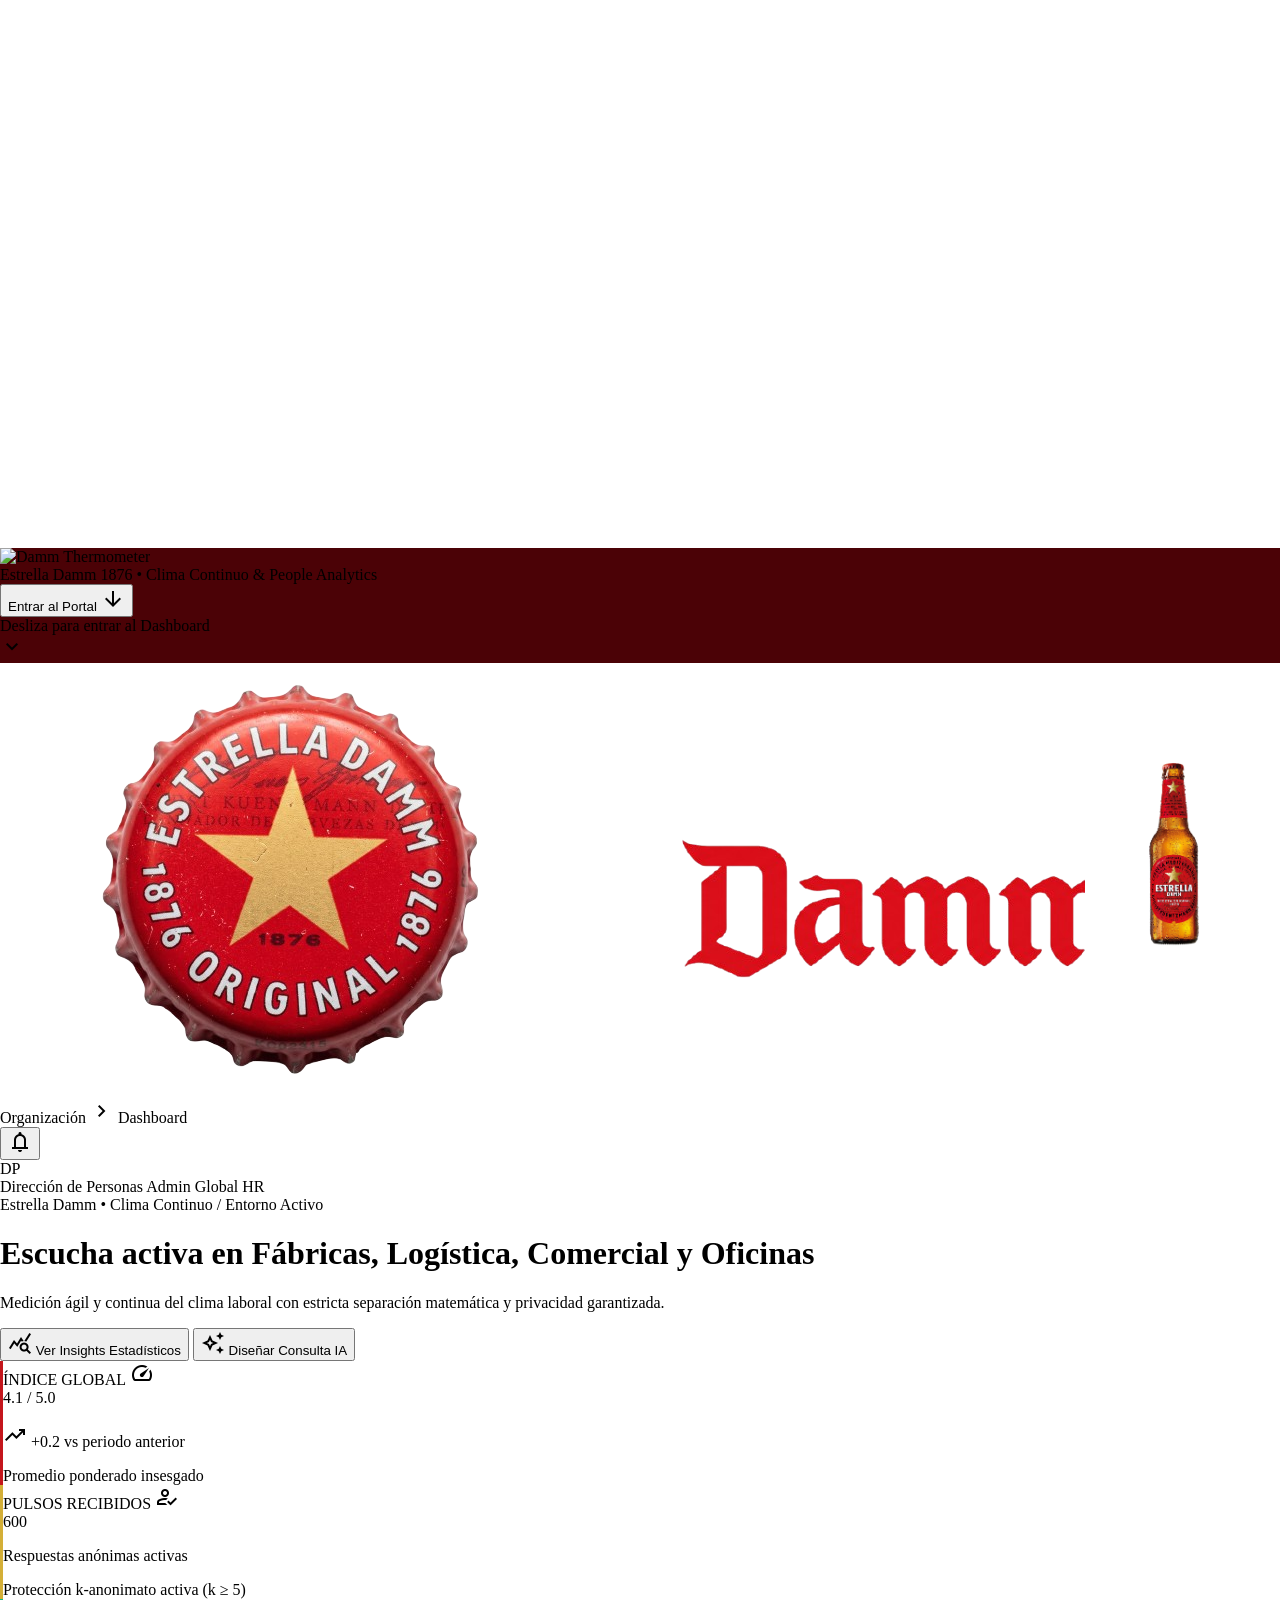
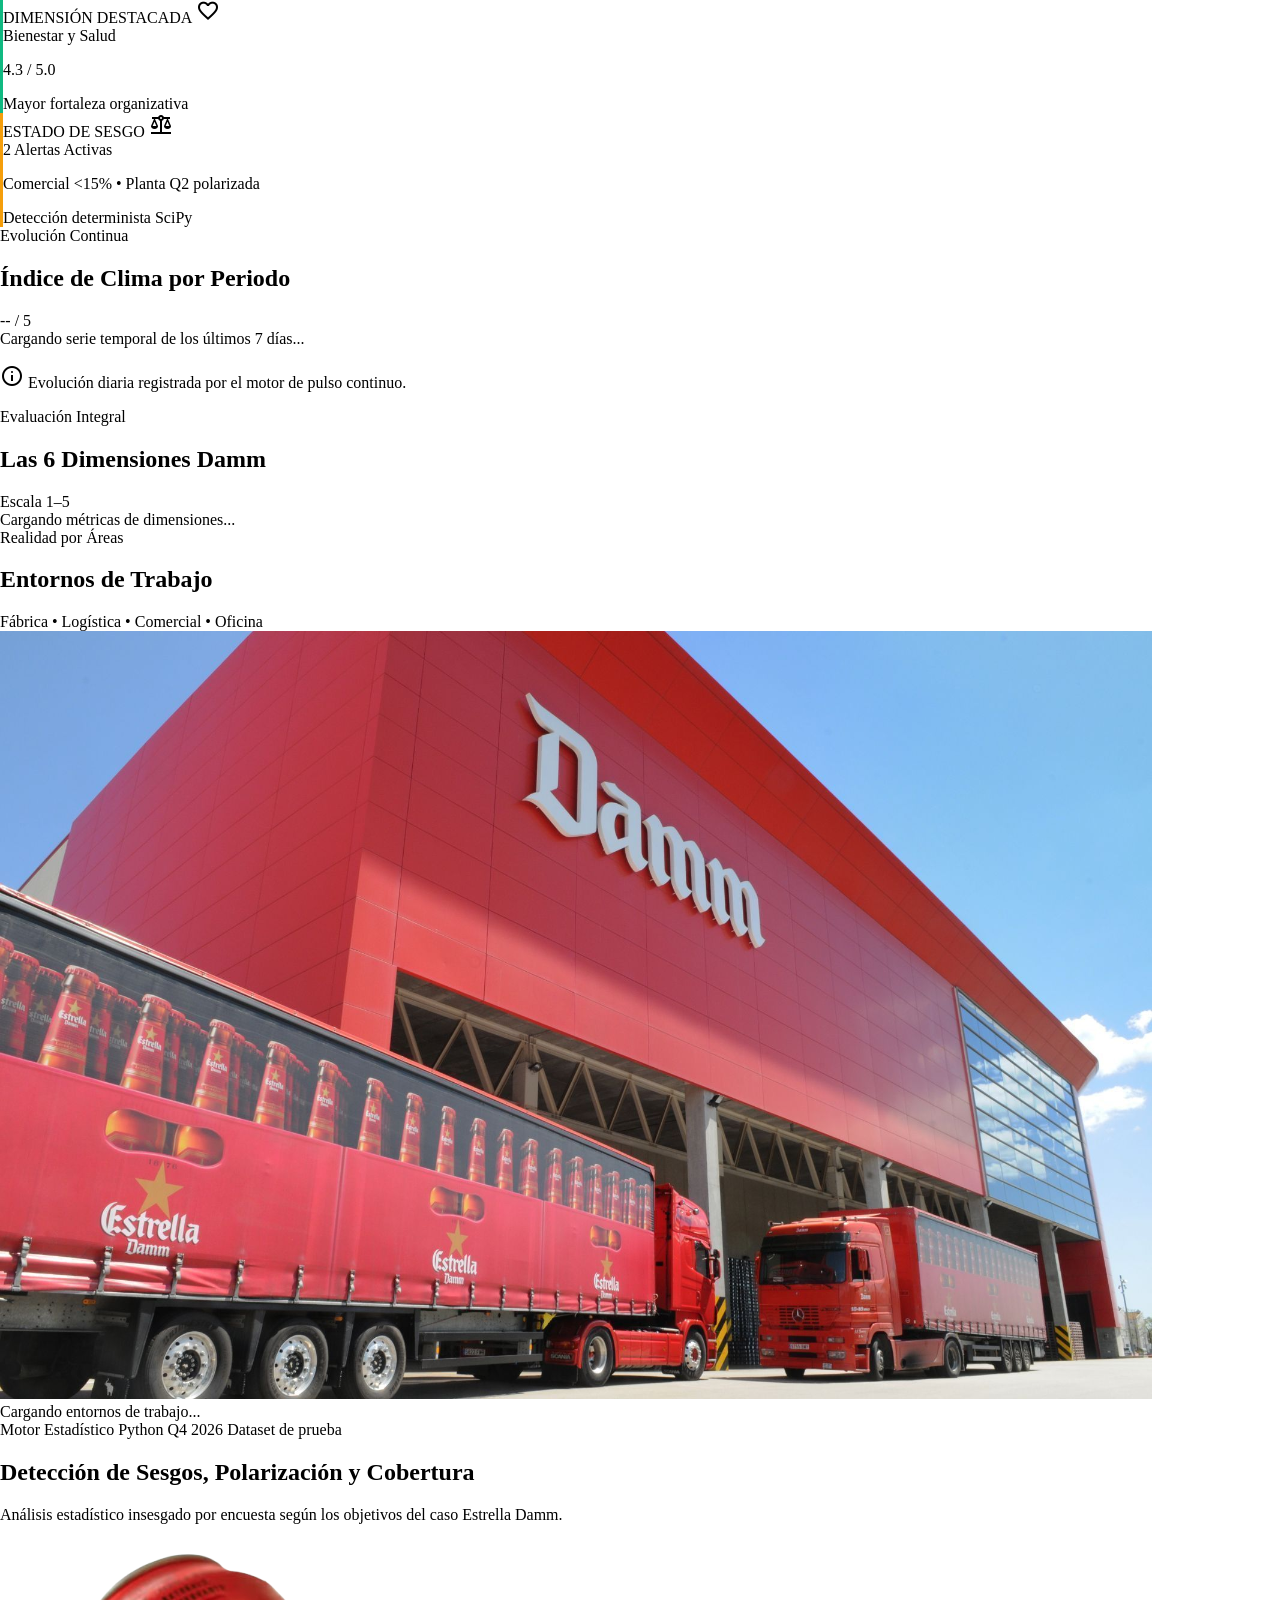
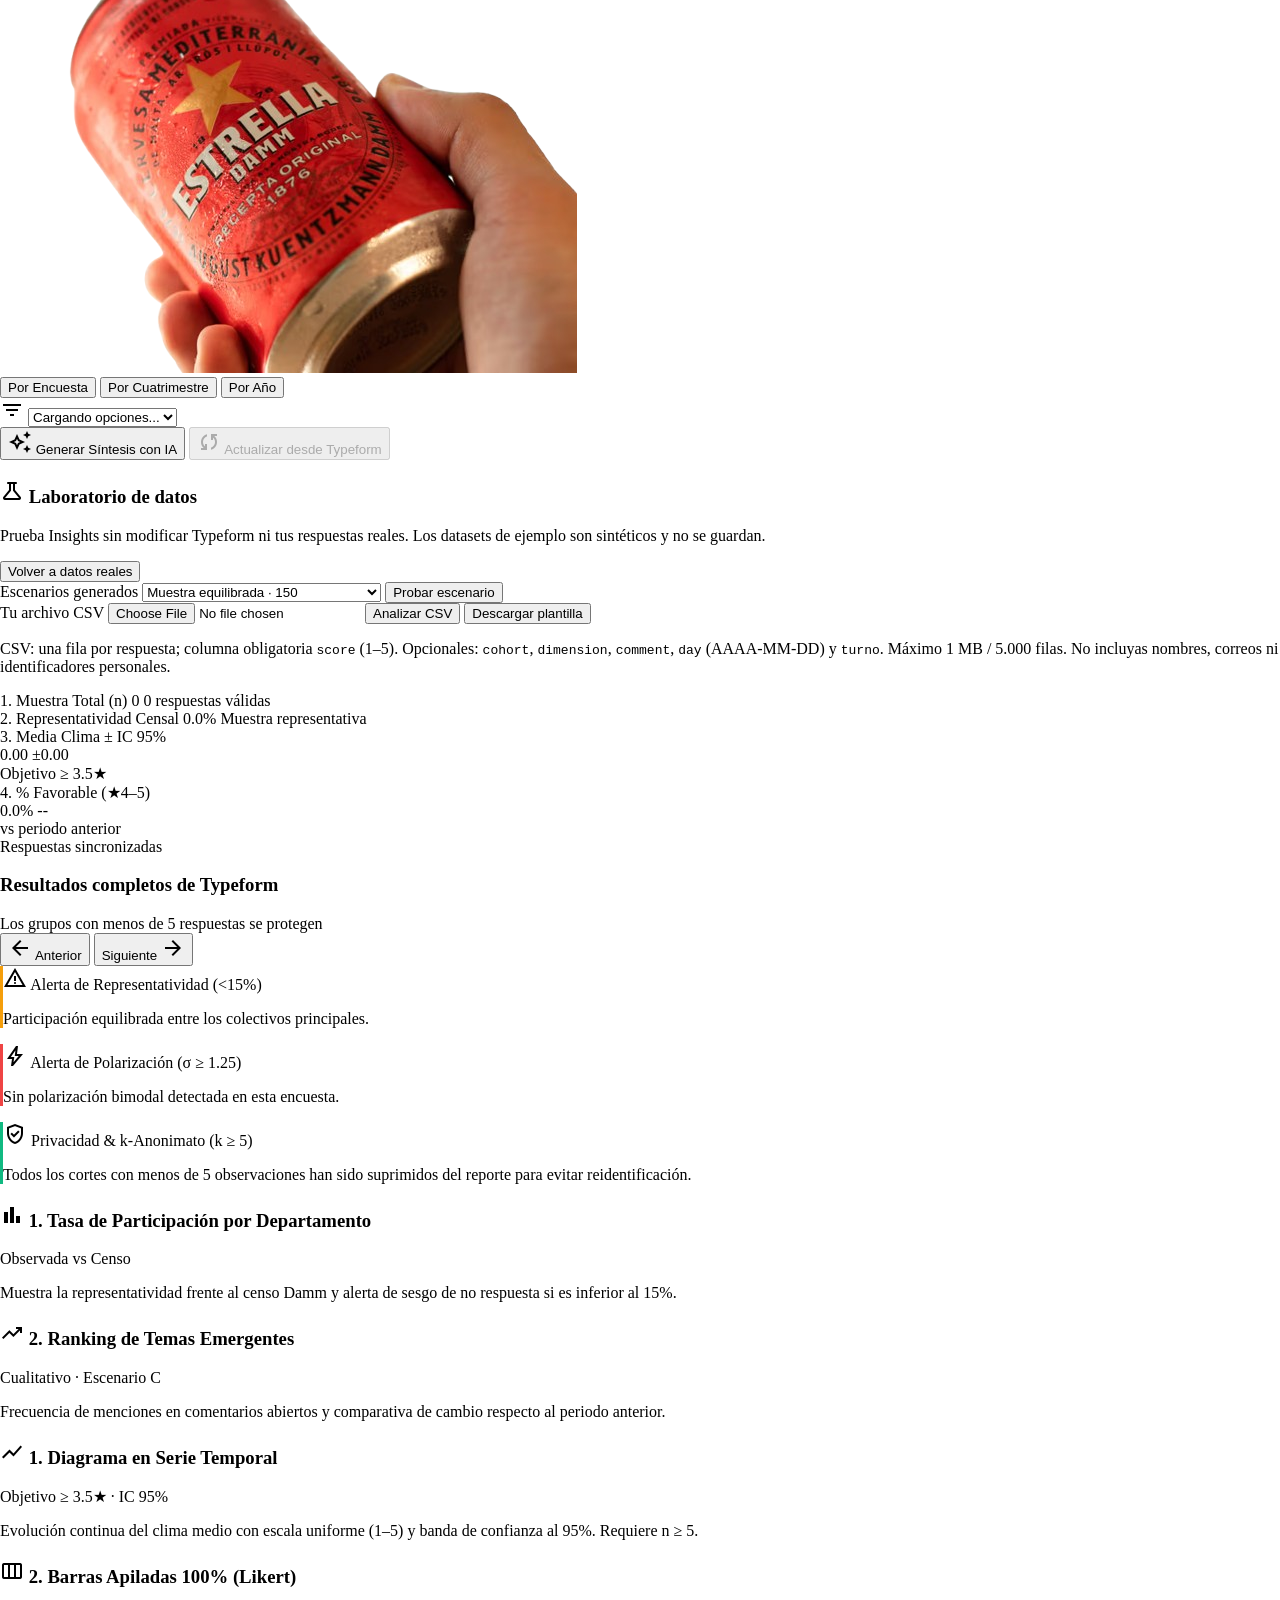
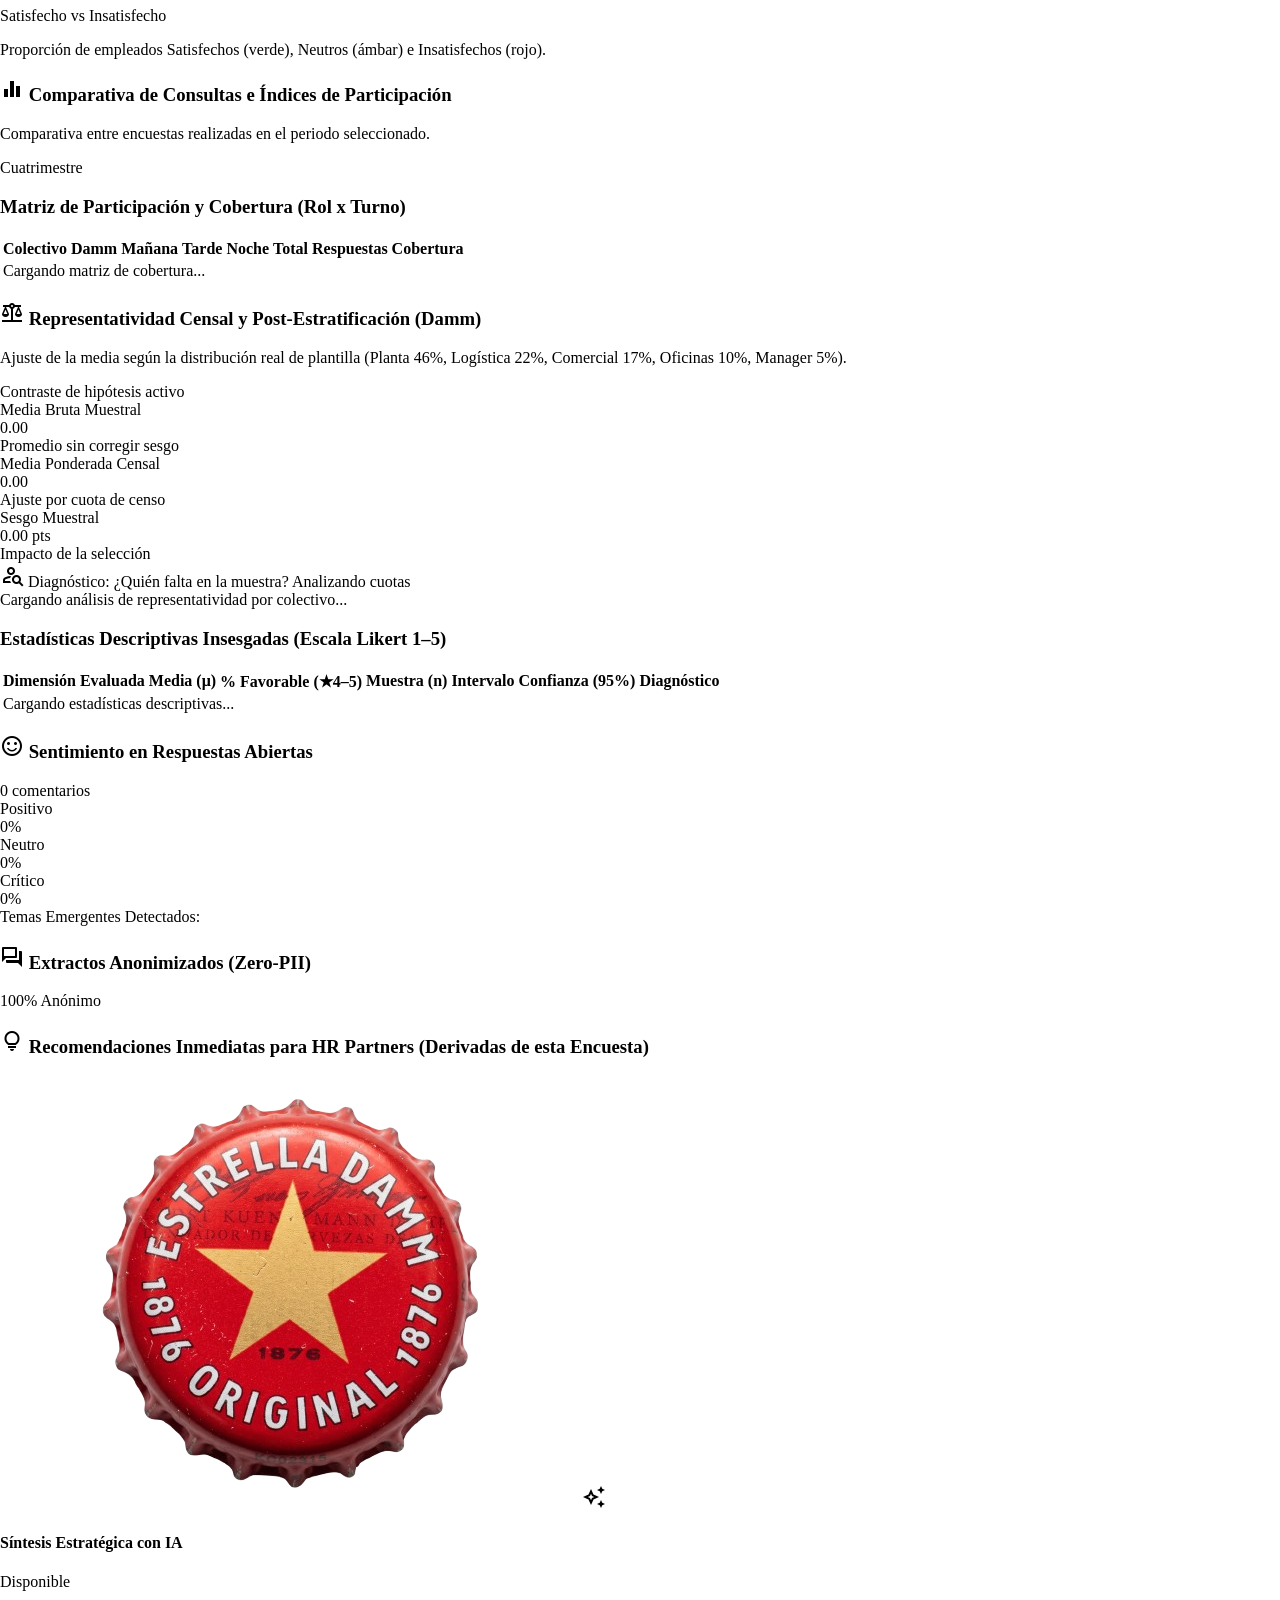
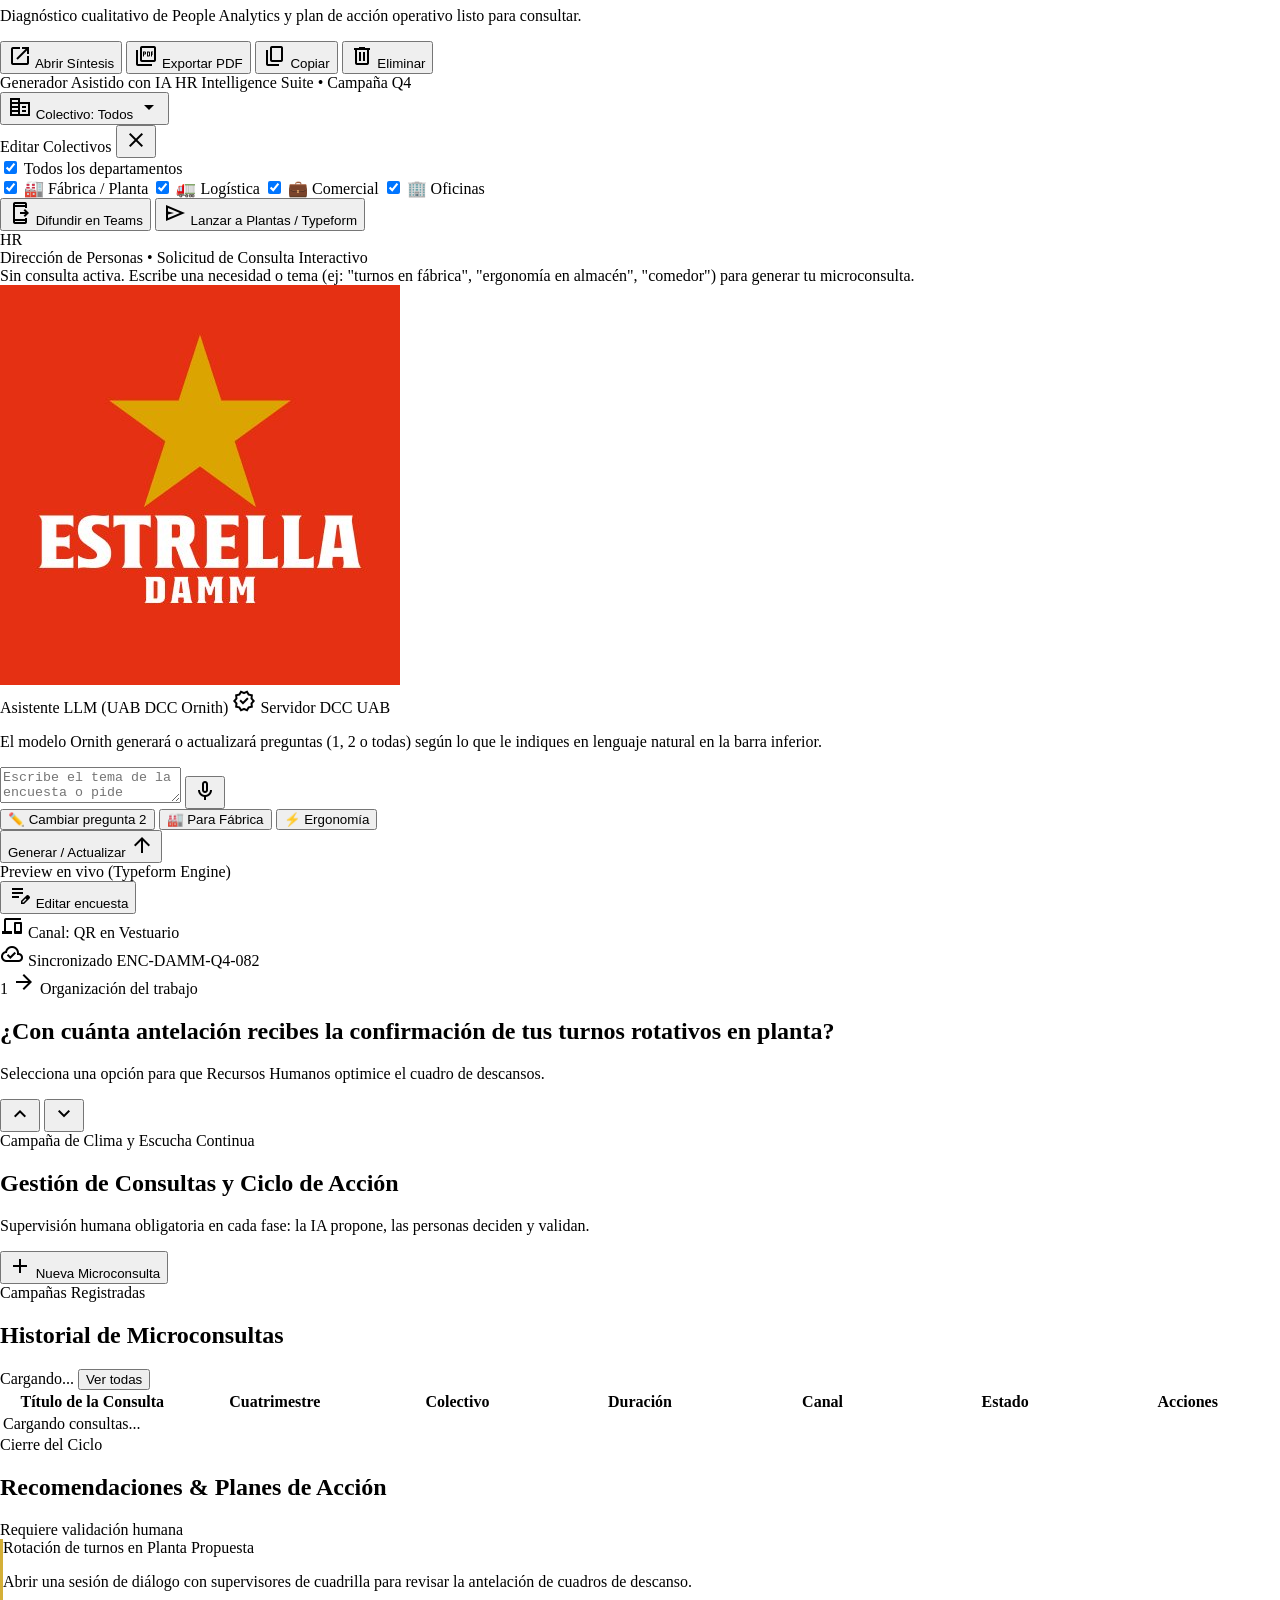
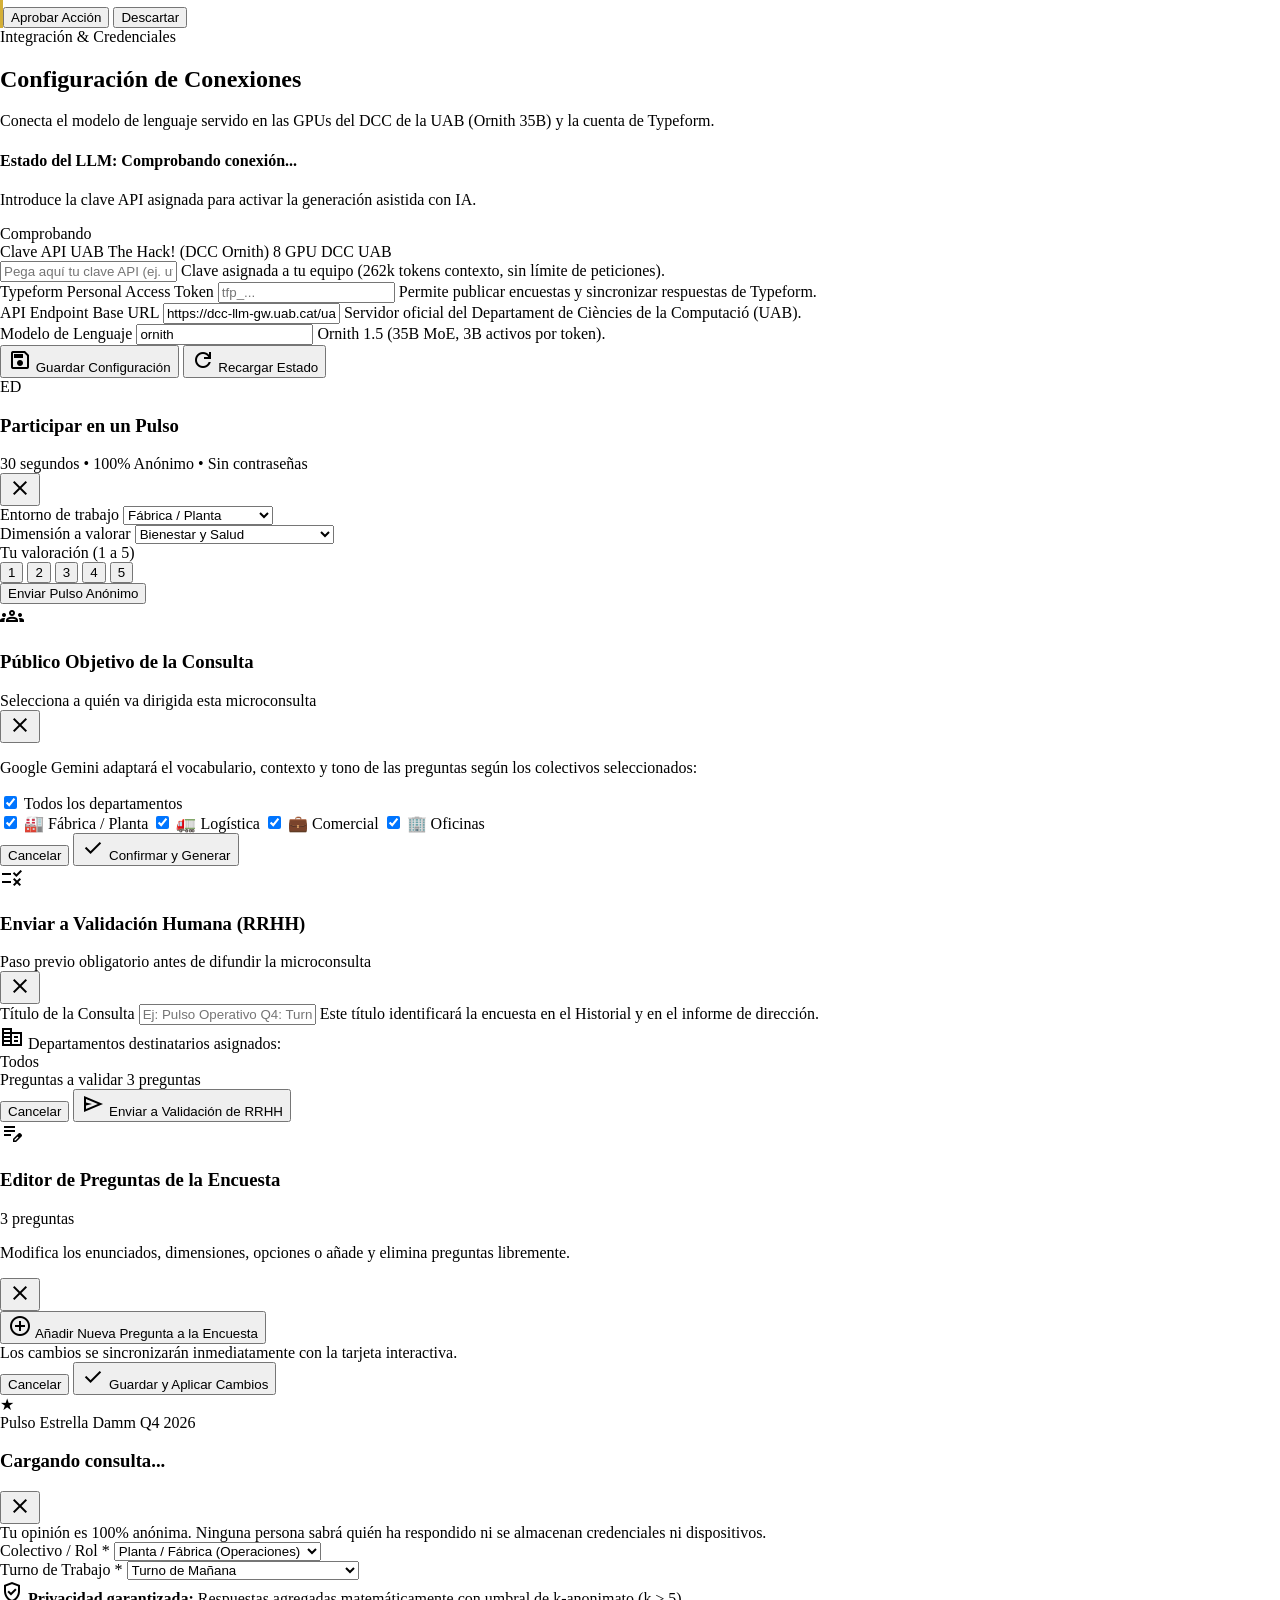
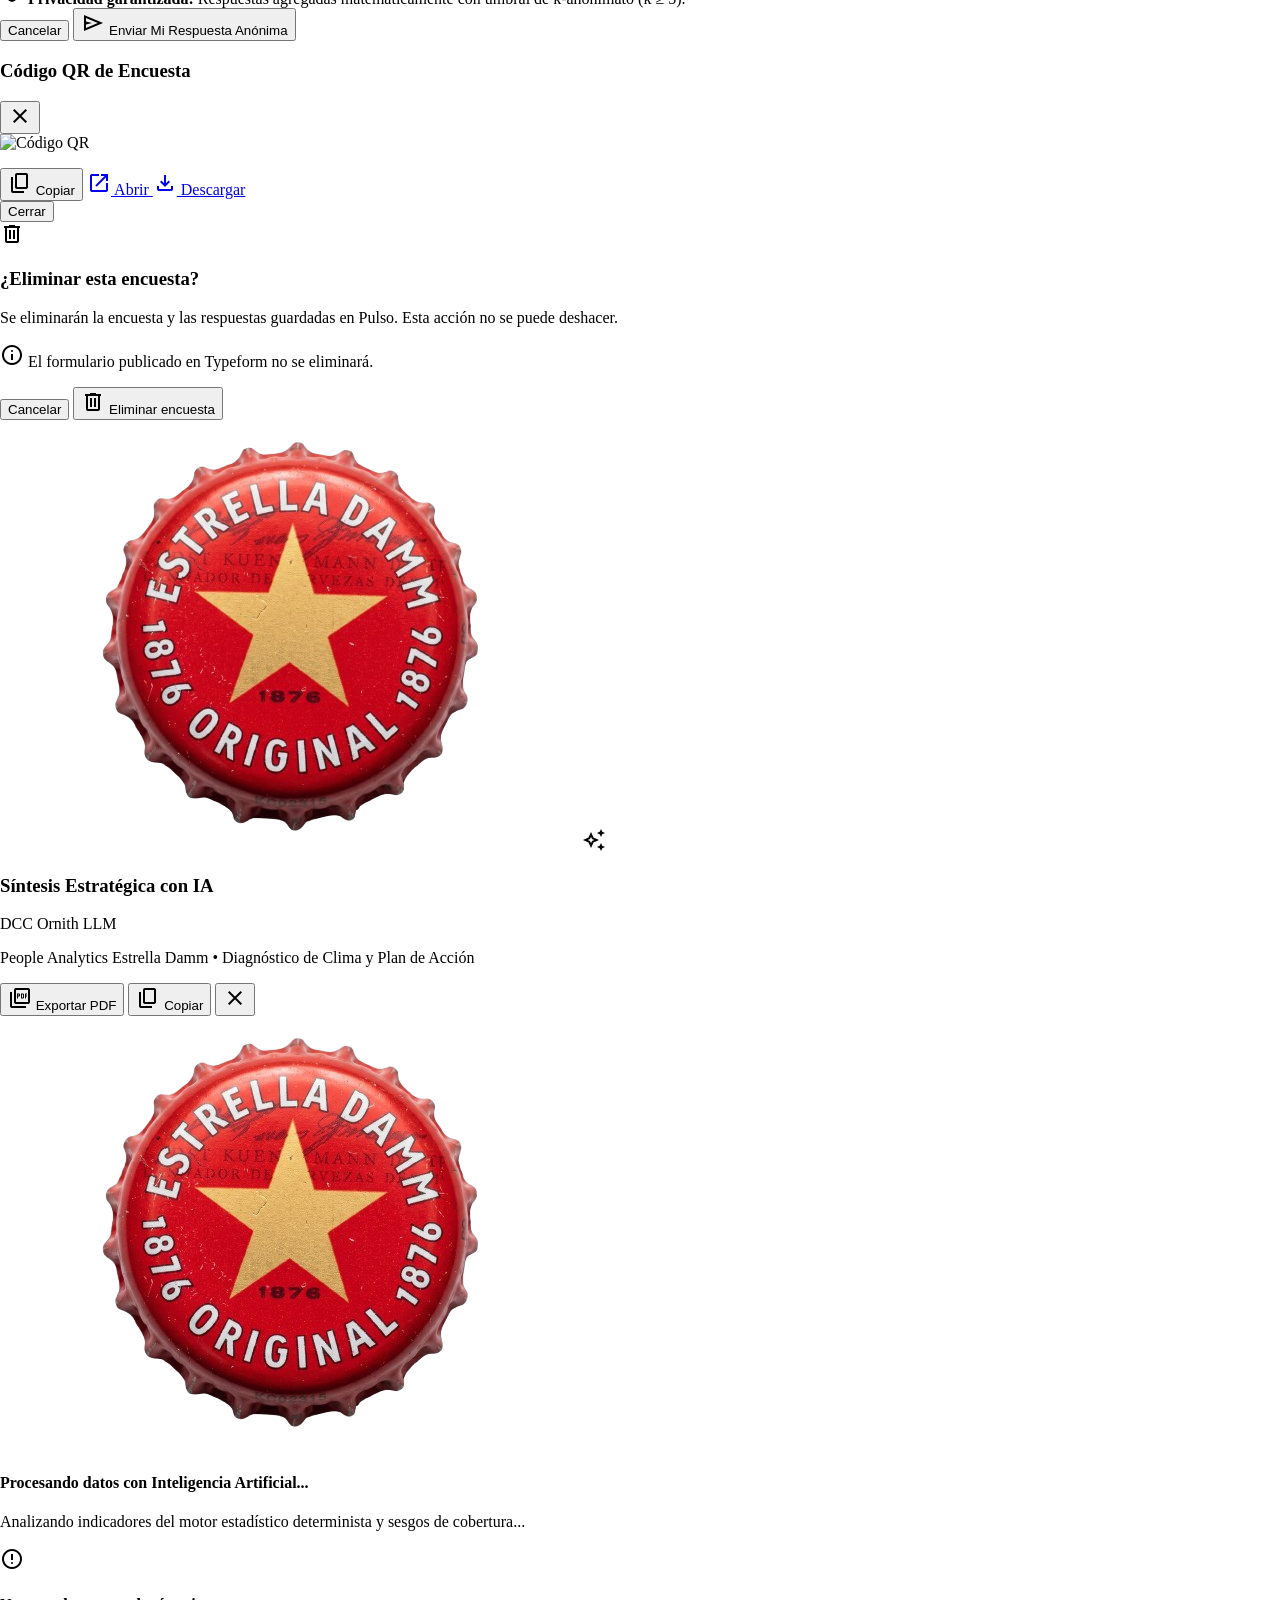
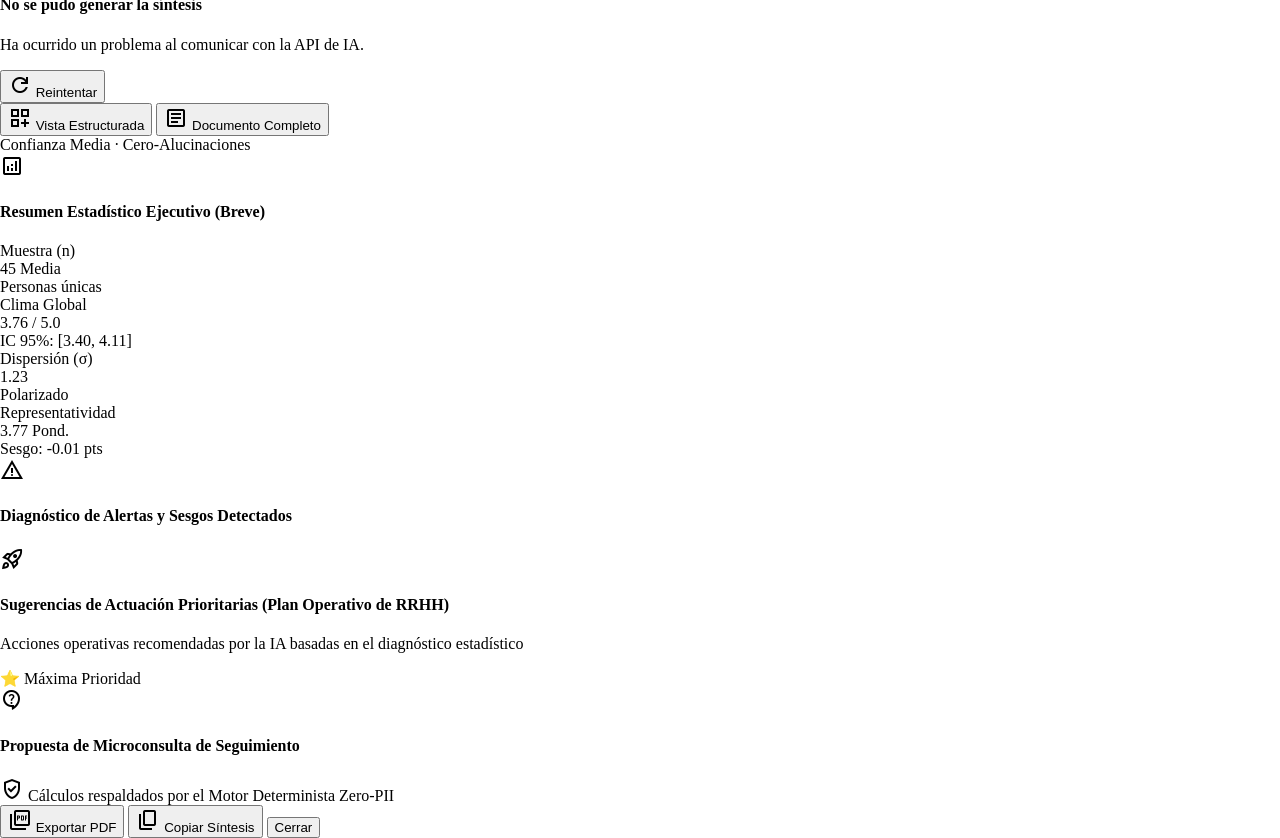
==== commit d719547a: "Pantalla inicial_v1" ====
--- a/ui/index.html
+++ b/ui/index.html
@@ -18,6 +18,9 @@
       main > :last-child { margin-bottom: 0 !important; }
     }
     ::-webkit-scrollbar { display: none; }
+    .hero-nav-transition { transition: transform 0.35s cubic-bezier(0.16, 1, 0.3, 1), opacity 0.35s ease; }
+    #app-sidebar.hero-hidden { transform: translateX(-100%) !important; opacity: 0 !important; pointer-events: none !important; }
+    #main-header.hero-hidden { transform: translateY(-100%) !important; opacity: 0 !important; pointer-events: none !important; }
     .sidebar-transition { transition: width 0.25s cubic-bezier(0.4, 0, 0.2, 1); }
     .content-transition { transition: padding-left 0.25s cubic-bezier(0.4, 0, 0.2, 1), left 0.25s cubic-bezier(0.4, 0, 0.2, 1); }
     .toast-animate { transition: transform 0.25s ease, opacity 0.25s ease; }
@@ -38,7 +41,18 @@
       user-select: none;
     }
     @media (max-width: 1100px) {
-      .dashboard-hero-bottle { display: none; }
+      .dashboard-hero-bottle {
+        right: 0.75rem;
+        bottom: -3rem;
+        height: 10rem;
+      }
+    }
+    @media (max-width: 640px) {
+      .dashboard-hero-bottle {
+        right: 0.5rem;
+        bottom: -2rem;
+        height: 8rem;
+      }
     }
     @media (max-width: 1100px) {
       .admin-history-table col:nth-child(1) { width: 50%; }
@@ -130,9 +144,9 @@
   <div id="toast-container" class="fixed top-20 right-6 z-50 flex flex-col gap-2 pointer-events-none"></div>
 
   <!-- Retractile Sidebar -->
-  <aside class="fixed left-0 top-0 h-full bg-surface-container-low z-50 flex flex-col shadow-[0_1px_8px_rgba(30,22,17,0.04)] sidebar-transition overflow-hidden w-64 border-r border-surface-container/60" id="app-sidebar">
+  <aside class="fixed left-0 top-0 h-full bg-surface-container-low z-50 flex flex-col shadow-[0_1px_8px_rgba(30,22,17,0.04)] sidebar-transition hero-nav-transition hero-hidden overflow-hidden w-64 border-r border-surface-container/60" id="app-sidebar">
     <div class="h-16 px-space-md flex items-center justify-between border-b border-surface-container/60">
-      <div class="flex items-center gap-2 overflow-hidden" id="sidebar-brand-box">
+      <div class="flex items-center gap-2 overflow-hidden cursor-pointer" id="sidebar-brand-box" onclick="scrollToTopCover()" title="Volver a la portada Damm Thermometer">
         <img alt="Estrella Damm" class="w-7 h-7 rounded-md object-cover flex-shrink-0 shadow-xs" src="assets/estrella-damm-logo.png" onerror="this.src='assets/chapa_damm.png'">
         <span class="font-headline font-bold text-sm tracking-wider text-on-surface uppercase whitespace-nowrap sidebar-label">PORTAL DAMM</span>
       </div>
@@ -178,12 +192,49 @@
     </div>
   </aside>
 
+  <!-- ===================================================================== -->
+  <!-- PORTADA DE ENTRADA / HERO COVER (PANTALLA COMPLETA 100VH)             -->
+  <!-- ===================================================================== -->
+  <section id="landing-hero" class="relative w-full h-screen min-h-[580px] overflow-hidden flex flex-col justify-between items-center select-none" style="background: #4b0206 url('/assets/damm-thermometer-cover.jpg') center center / cover no-repeat;">
+    
+    <!-- Imagen de portada que ocupa la pantalla completa -->
+    <div class="absolute inset-0 w-full h-full">
+      <img src="/assets/damm-thermometer-cover.jpg"
+           alt="Damm Thermometer"
+           class="w-full h-full object-cover object-center pointer-events-none" />
+      <!-- Sutil degradado para integrar los bordes en pantallas ultra-anchas -->
+      <div class="absolute inset-0 bg-gradient-to-t from-black/60 via-transparent to-black/25 pointer-events-none"></div>
+    </div>
+
+    <!-- Barra superior sutil en la portada -->
+    <div class="relative z-10 w-full px-6 py-6 flex justify-between items-center max-w-7xl mx-auto">
+      <div class="flex items-center gap-2 bg-black/40 backdrop-blur-md px-3.5 py-1.5 rounded-full border border-white/10 shadow-sm">
+        <span class="w-2 h-2 rounded-full bg-brand-gold animate-pulse"></span>
+        <span class="text-xs font-semibold text-white/90 tracking-wide uppercase">Estrella Damm 1876 • Clima Continuo &amp; People Analytics</span>
+      </div>
+      <button type="button" onclick="scrollToDashboard()" class="hidden sm:inline-flex items-center gap-2 px-4 py-2 rounded-full bg-white/15 hover:bg-white/25 backdrop-blur-md border border-white/25 text-white text-xs font-bold transition-all shadow-md active:scale-95">
+        <span>Entrar al Portal</span>
+        <span class="material-symbols-outlined text-sm">arrow_downward</span>
+      </button>
+    </div>
+
+    <!-- Indicador de desplazamiento hacia el Dashboard -->
+    <div class="relative z-10 pb-8 flex flex-col items-center gap-2 cursor-pointer transition-all duration-300 hover:scale-105 group" onclick="scrollToDashboard()" title="Desplazar hacia abajo al Dashboard">
+      <span class="text-xs font-bold tracking-widest text-white/90 uppercase drop-shadow-md group-hover:text-white transition-colors">
+        Desliza para entrar al Dashboard
+      </span>
+      <div class="w-11 h-11 rounded-full bg-white/15 backdrop-blur-md border border-white/30 flex items-center justify-center text-white shadow-xl animate-bounce group-hover:bg-primary group-hover:border-primary transition-all duration-300">
+        <span class="material-symbols-outlined text-2xl">keyboard_arrow_down</span>
+      </div>
+    </div>
+  </section>
+
   <!-- Main Content Wrapper -->
   <div class="content-transition pl-64" id="main-layout-wrapper">
     <!-- Topbar -->
-    <header class="fixed top-0 right-0 h-16 bg-surface/95 backdrop-blur-xl z-40 flex items-center justify-between px-space-xl shadow-[0_1px_8px_rgba(30,22,17,0.04)] content-transition border-b border-surface-container-high/60 left-64" id="main-header">
+    <header class="fixed top-0 right-0 h-16 bg-surface/95 backdrop-blur-xl z-40 flex items-center justify-between px-space-xl shadow-[0_1px_8px_rgba(30,22,17,0.04)] content-transition hero-nav-transition hero-hidden border-b border-surface-container-high/60 left-64" id="main-header">
       <div class="flex items-center gap-space-md">
-        <div class="-ml-2 flex items-center gap-2 pr-2">
+        <div class="-ml-2 flex items-center gap-2 pr-2 cursor-pointer" onclick="scrollToTopCover()" title="Volver a la portada Damm Thermometer">
           <img alt="Chapa Estrella Damm" class="w-10 h-10 object-contain rounded-full shadow-xs hover:rotate-12 transition-transform duration-300" src="assets/chapa_damm.png">
           <img alt="Damm" class="h-14 w-auto object-contain" src="assets/palabra_damm.png">
         </div>
@@ -222,7 +273,7 @@
       <!-- ===================================================================== -->
       <div id="panel-dashboard" class="panel-view space-y-space-lg">
         <!-- Hero Header -->
-        <div class="relative flex flex-wrap items-center justify-between gap-space-md overflow-hidden bg-surface-container-lowest p-space-lg xl:pr-44 rounded-xl shadow-xs border border-surface-container">
+        <div class="relative flex flex-wrap items-center justify-between gap-space-md overflow-hidden bg-surface-container-lowest p-space-lg pr-24 sm:pr-32 xl:pr-44 rounded-xl shadow-xs border border-surface-container">
           <img alt="Botella Estrella Damm" class="dashboard-hero-bottle" src="assets/botella-estrella-damm.png" onerror="this.src='assets/botella-estrella-damm1.png'">
           <div class="relative z-10">
             <div class="flex items-center gap-2 mb-1">
@@ -6690,6 +6741,45 @@
       }
     }
 
+    // Navigation & Hero Cover Scroll Handlers
+    function scrollToDashboard(instant = false) {
+      const target = document.getElementById('main-layout-wrapper');
+      if (target) {
+        target.scrollIntoView({ behavior: instant ? 'instant' : 'smooth' });
+      } else {
+        const heroH = document.getElementById('landing-hero')?.offsetHeight || window.innerHeight;
+        window.scrollTo({ top: heroH, behavior: instant ? 'instant' : 'smooth' });
+      }
+    }
+
+    function scrollToTopCover() {
+      window.scrollTo({ top: 0, behavior: 'smooth' });
+    }
+
+    function updateHeroScrollState() {
+      const hero = document.getElementById('landing-hero');
+      const sidebar = document.getElementById('app-sidebar');
+      const header = document.getElementById('main-header');
+      if (!hero || !sidebar || !header) return;
+
+      const heroH = hero.offsetHeight || window.innerHeight;
+      const scrollPos = window.scrollY || document.documentElement.scrollTop;
+
+      // Si el usuario está en la portada de bienvenida (scroll menor al 60% de la altura del hero)
+      if (scrollPos < heroH * 0.6) {
+        sidebar.classList.add('hero-hidden');
+        header.classList.add('hero-hidden');
+      } else {
+        sidebar.classList.remove('hero-hidden');
+        header.classList.remove('hero-hidden');
+      }
+    }
+
+    if ('scrollRestoration' in history) history.scrollRestoration = 'manual';
+
+    window.addEventListener('scroll', updateHeroScrollState, { passive: true });
+    window.addEventListener('resize', updateHeroScrollState, { passive: true });
+
     // Initial Routing
     document.addEventListener('DOMContentLoaded', () => {
       applySidebarState();
@@ -6707,6 +6797,14 @@
       // Check hash route
       const initialHash = window.location.hash ? window.location.hash.replace('#', '') : 'dashboard';
       showPanel(initialHash);
+
+      // Si entra a la web sin hash profundo, mostrar la imagen completa de portada al inicio
+      if (!window.location.hash || window.location.hash === '#' || window.location.hash === '#dashboard' || window.location.hash === '#cover') {
+        window.scrollTo(0, 0);
+      } else {
+        scrollToDashboard(true);
+      }
+      updateHeroScrollState();
       
       // Check if visiting respondent URL
       const respondentMatch = window.location.pathname.match(/^\/respond\/([a-zA-Z0-9_-]{8,64})$/);
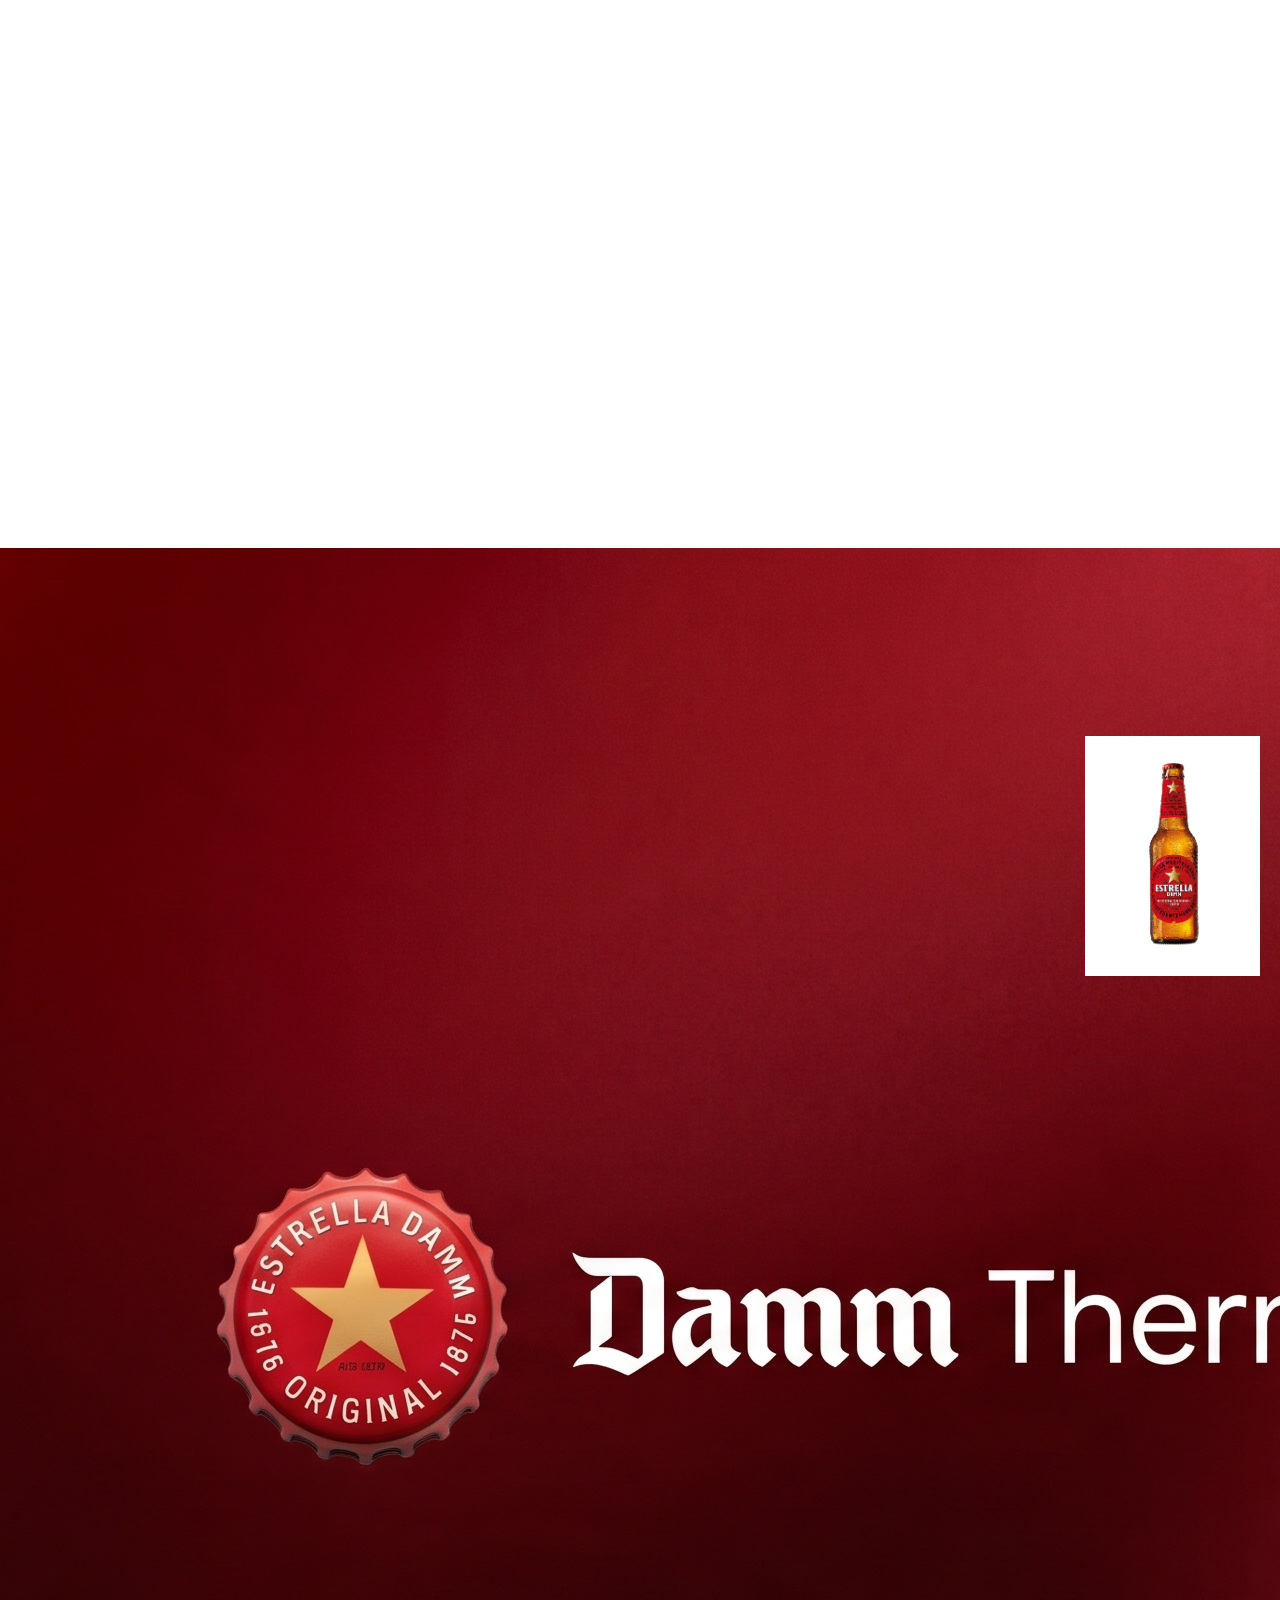
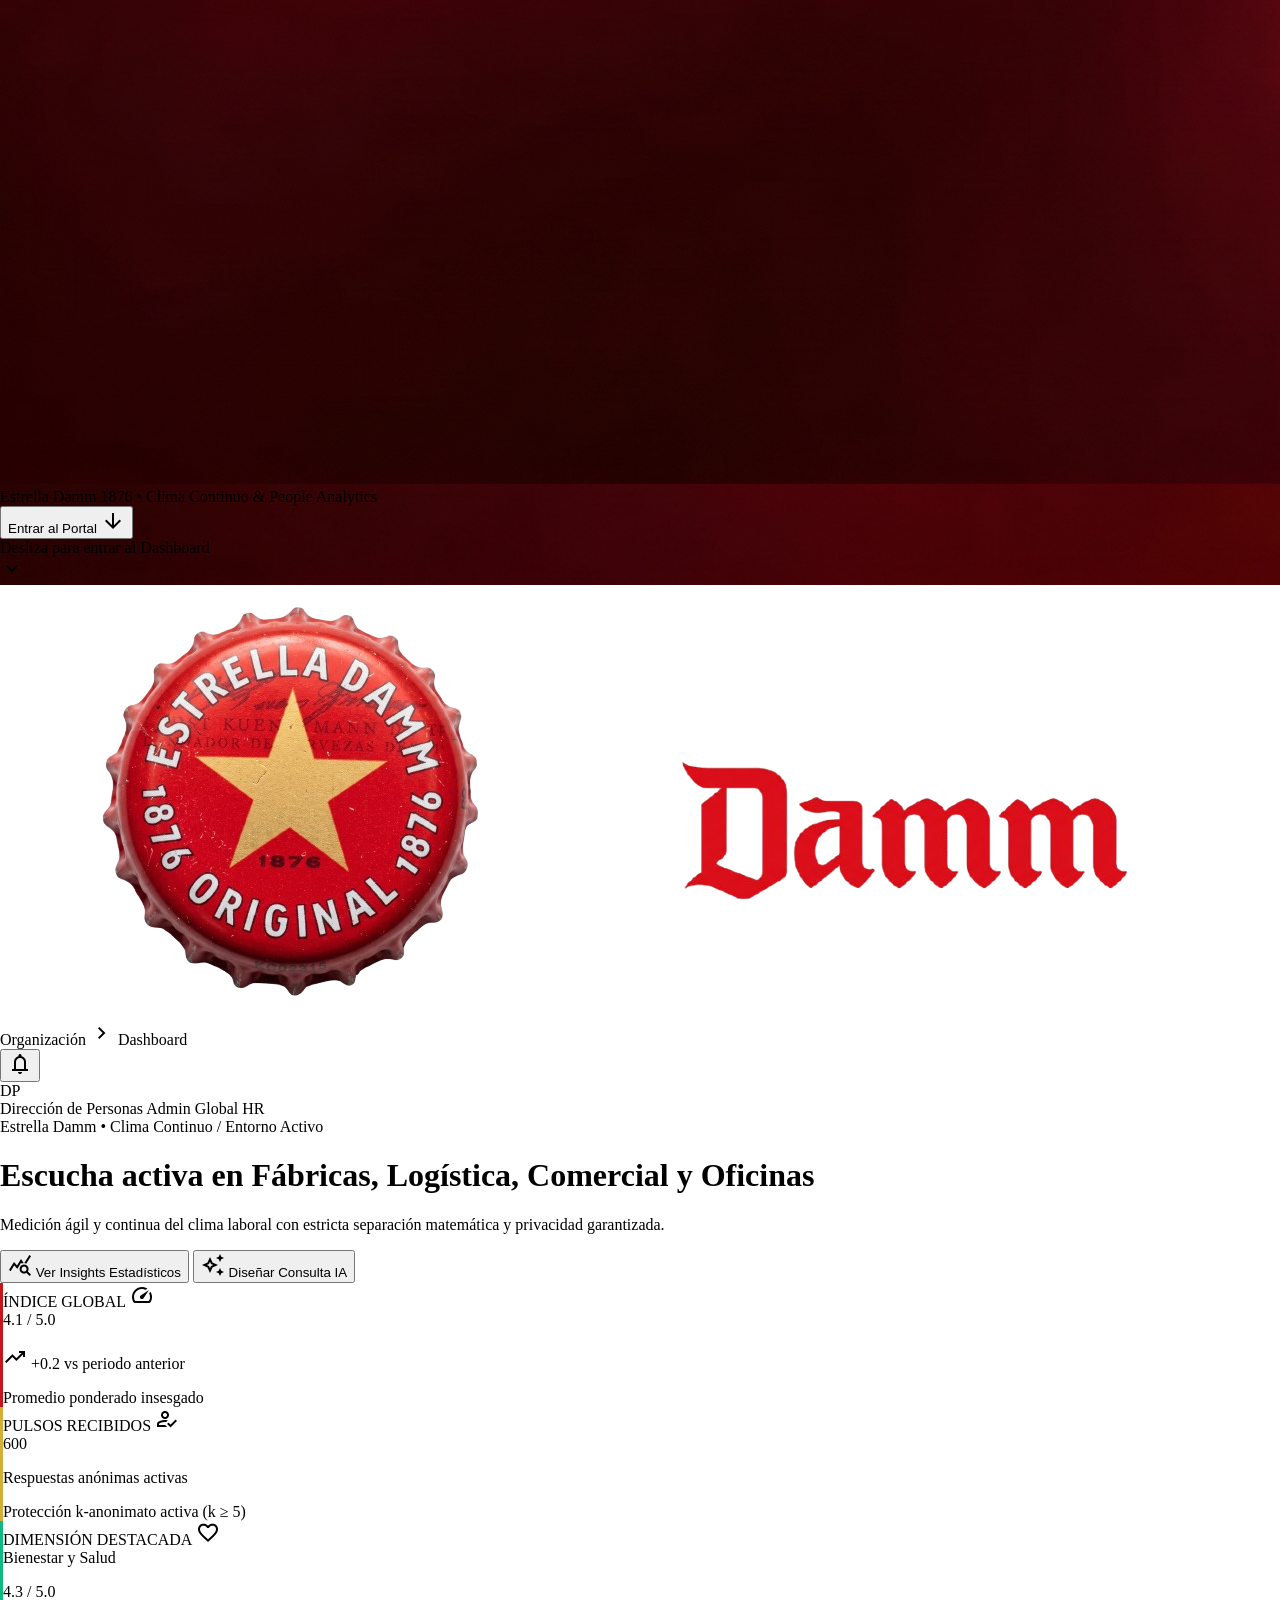
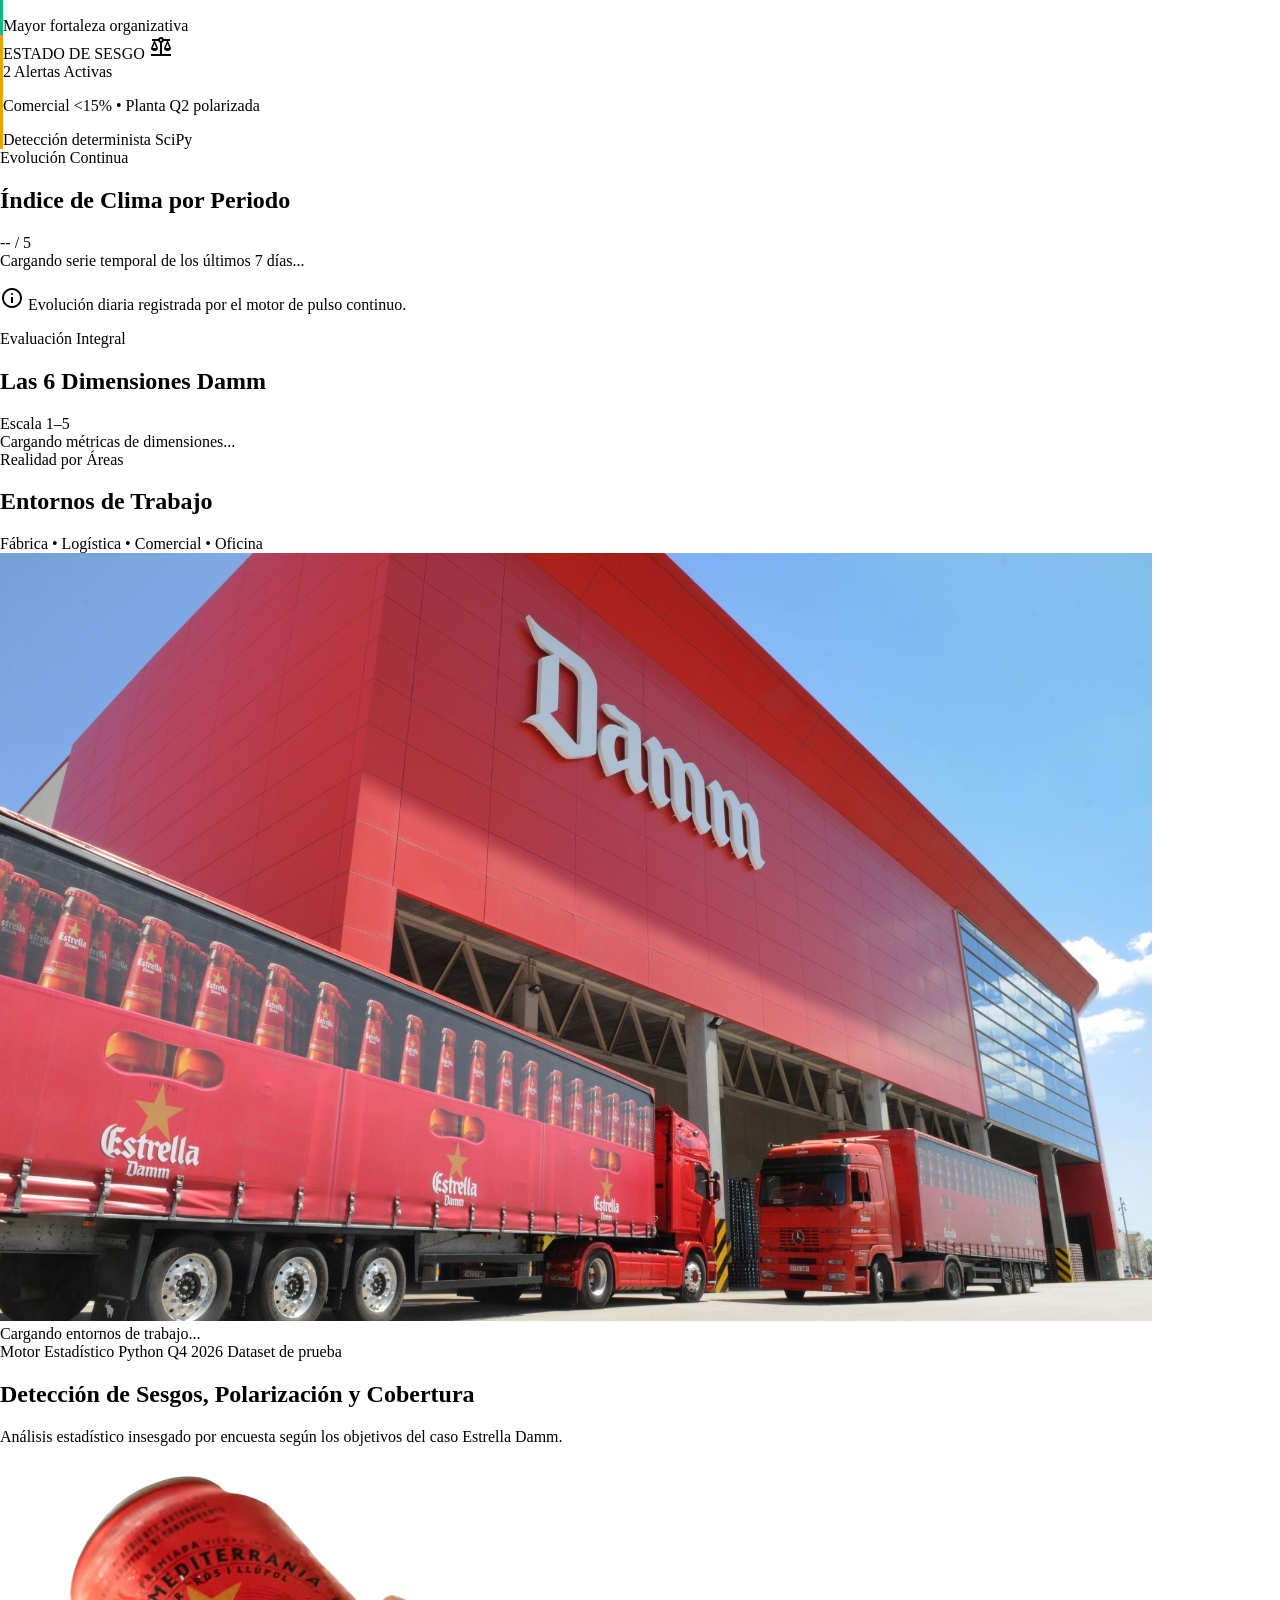
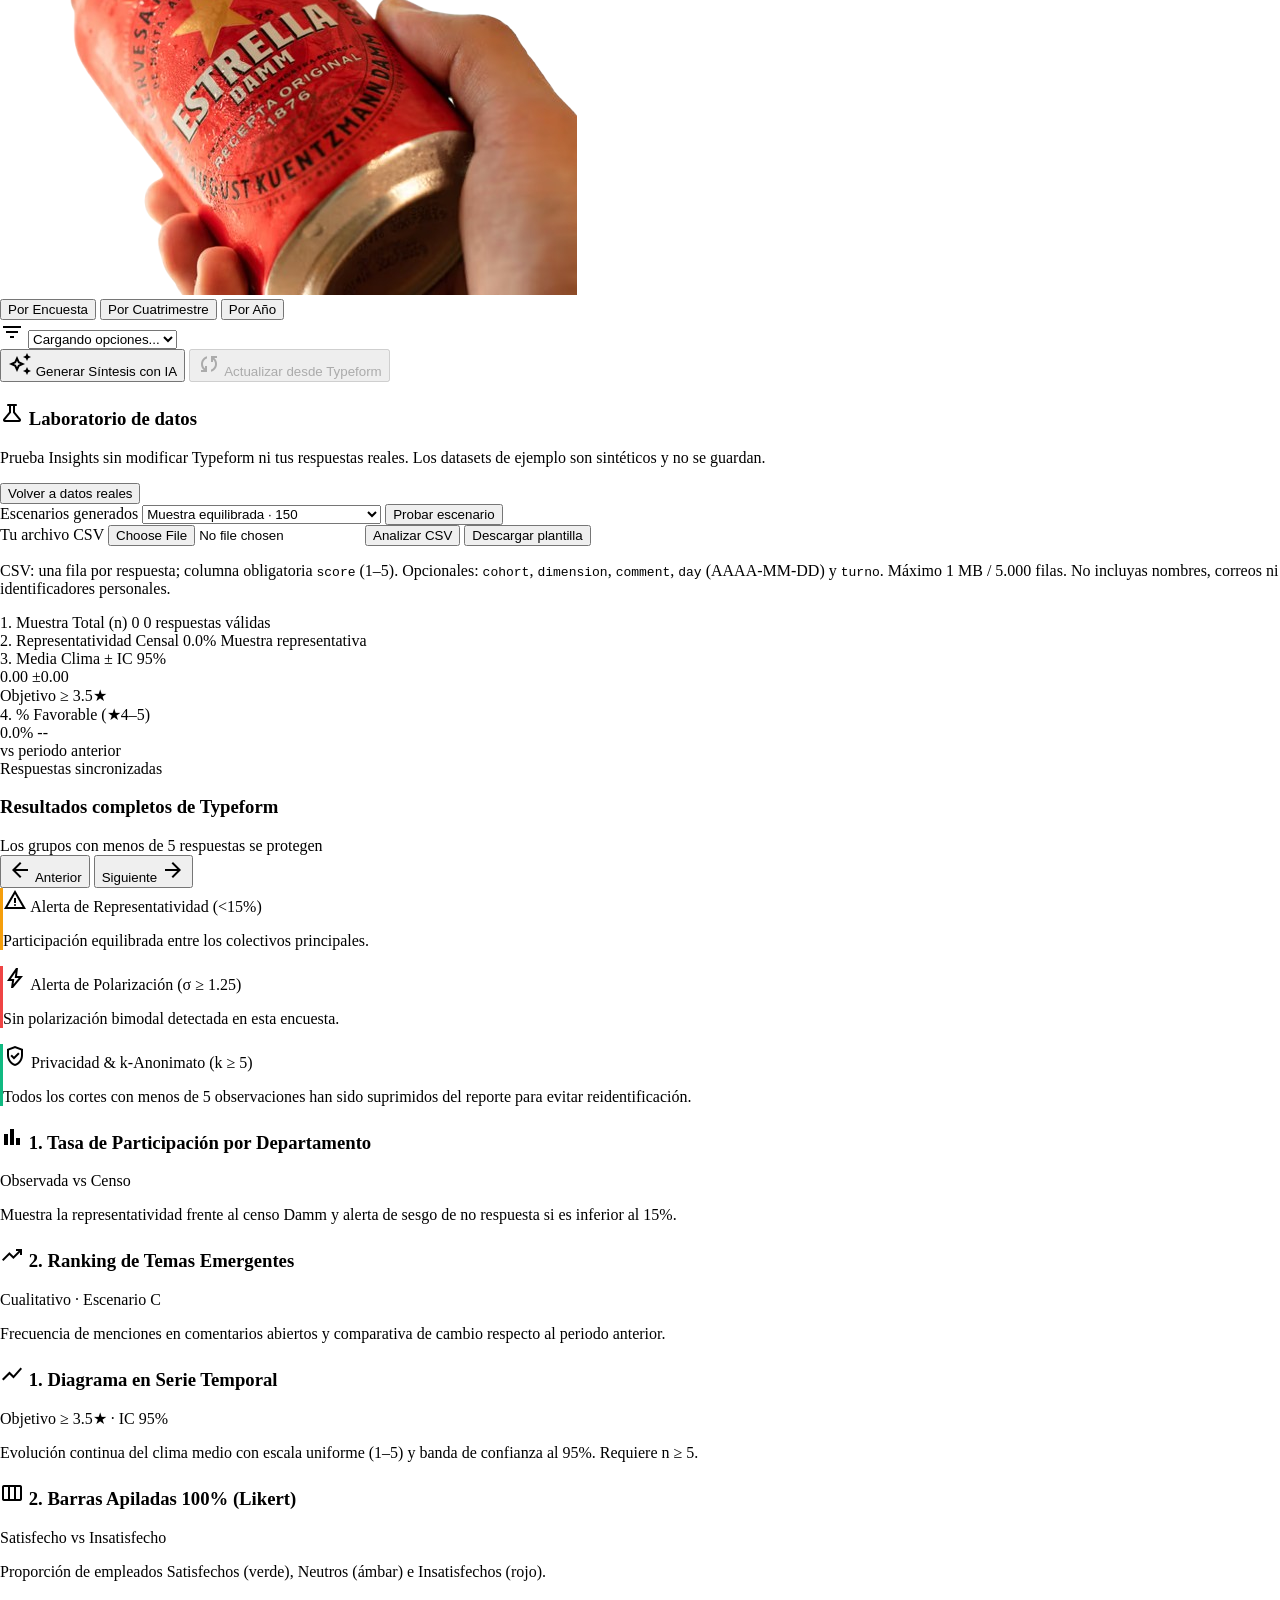
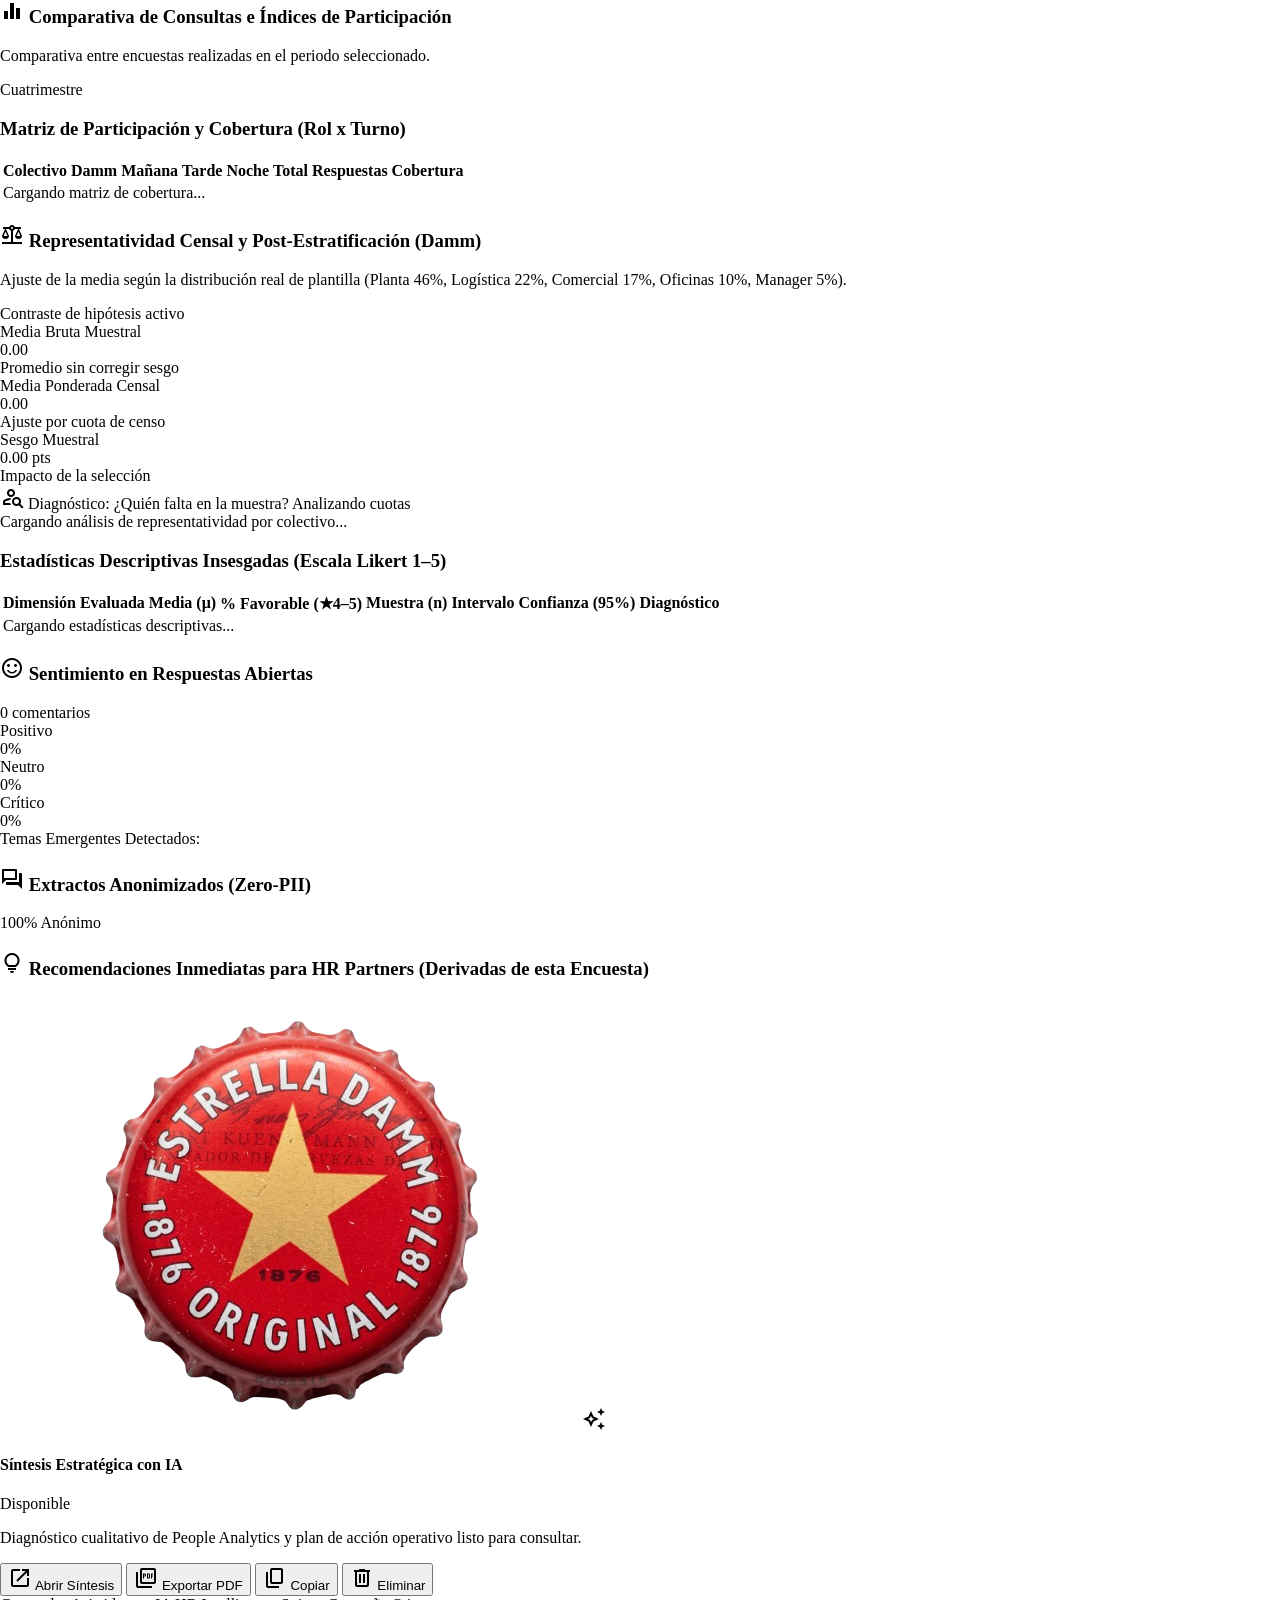
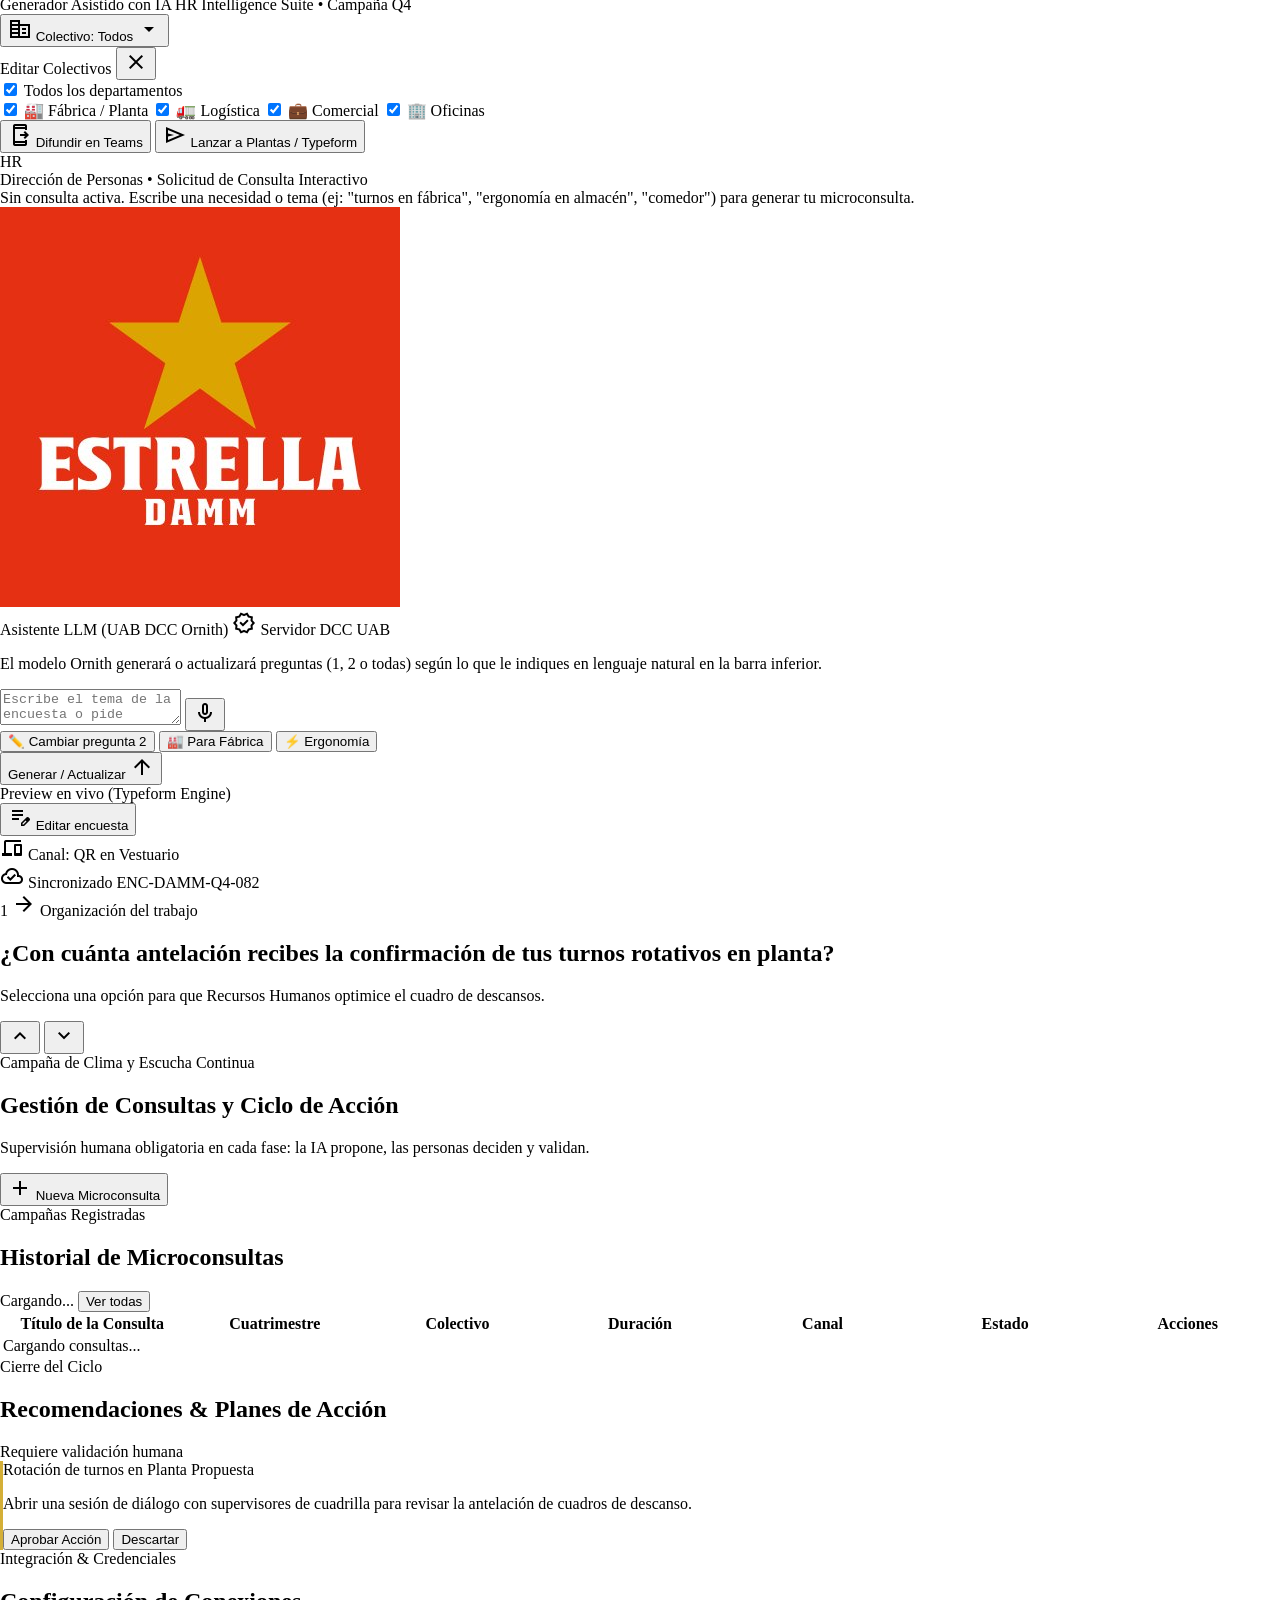
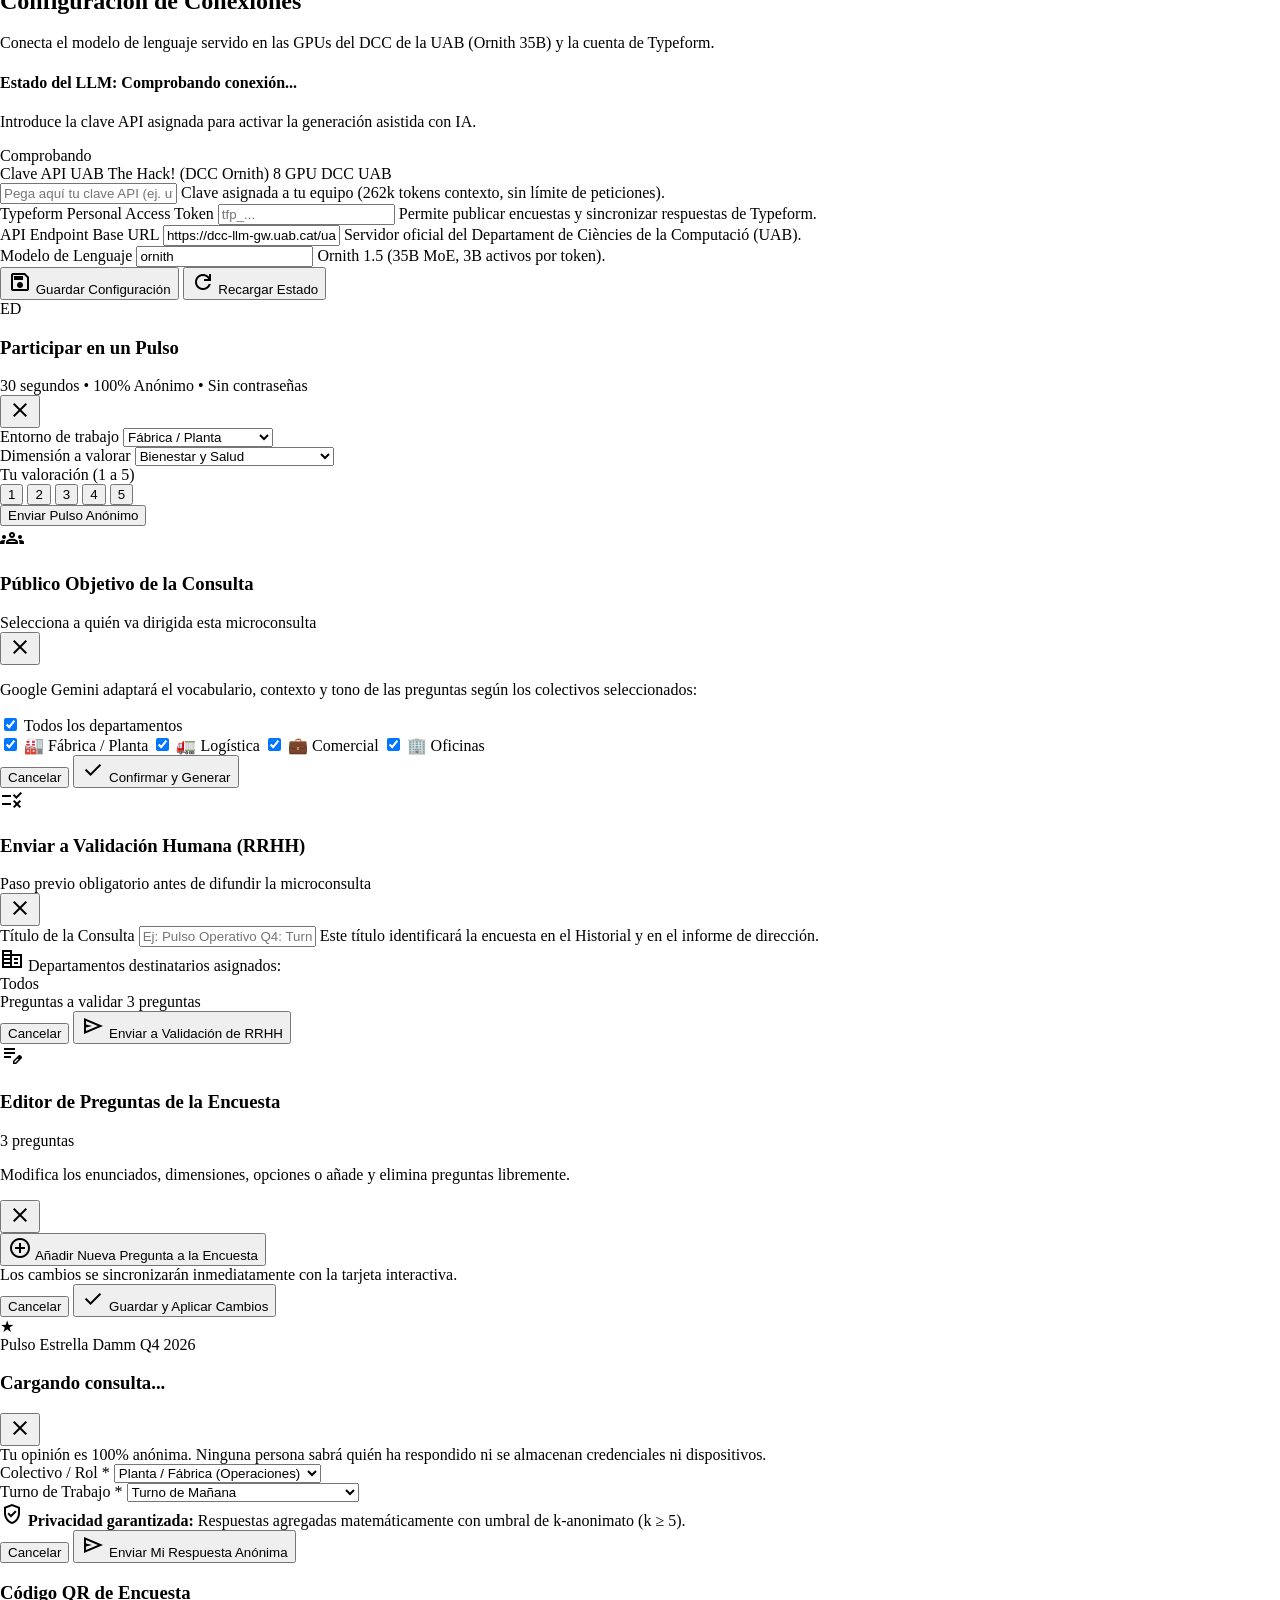
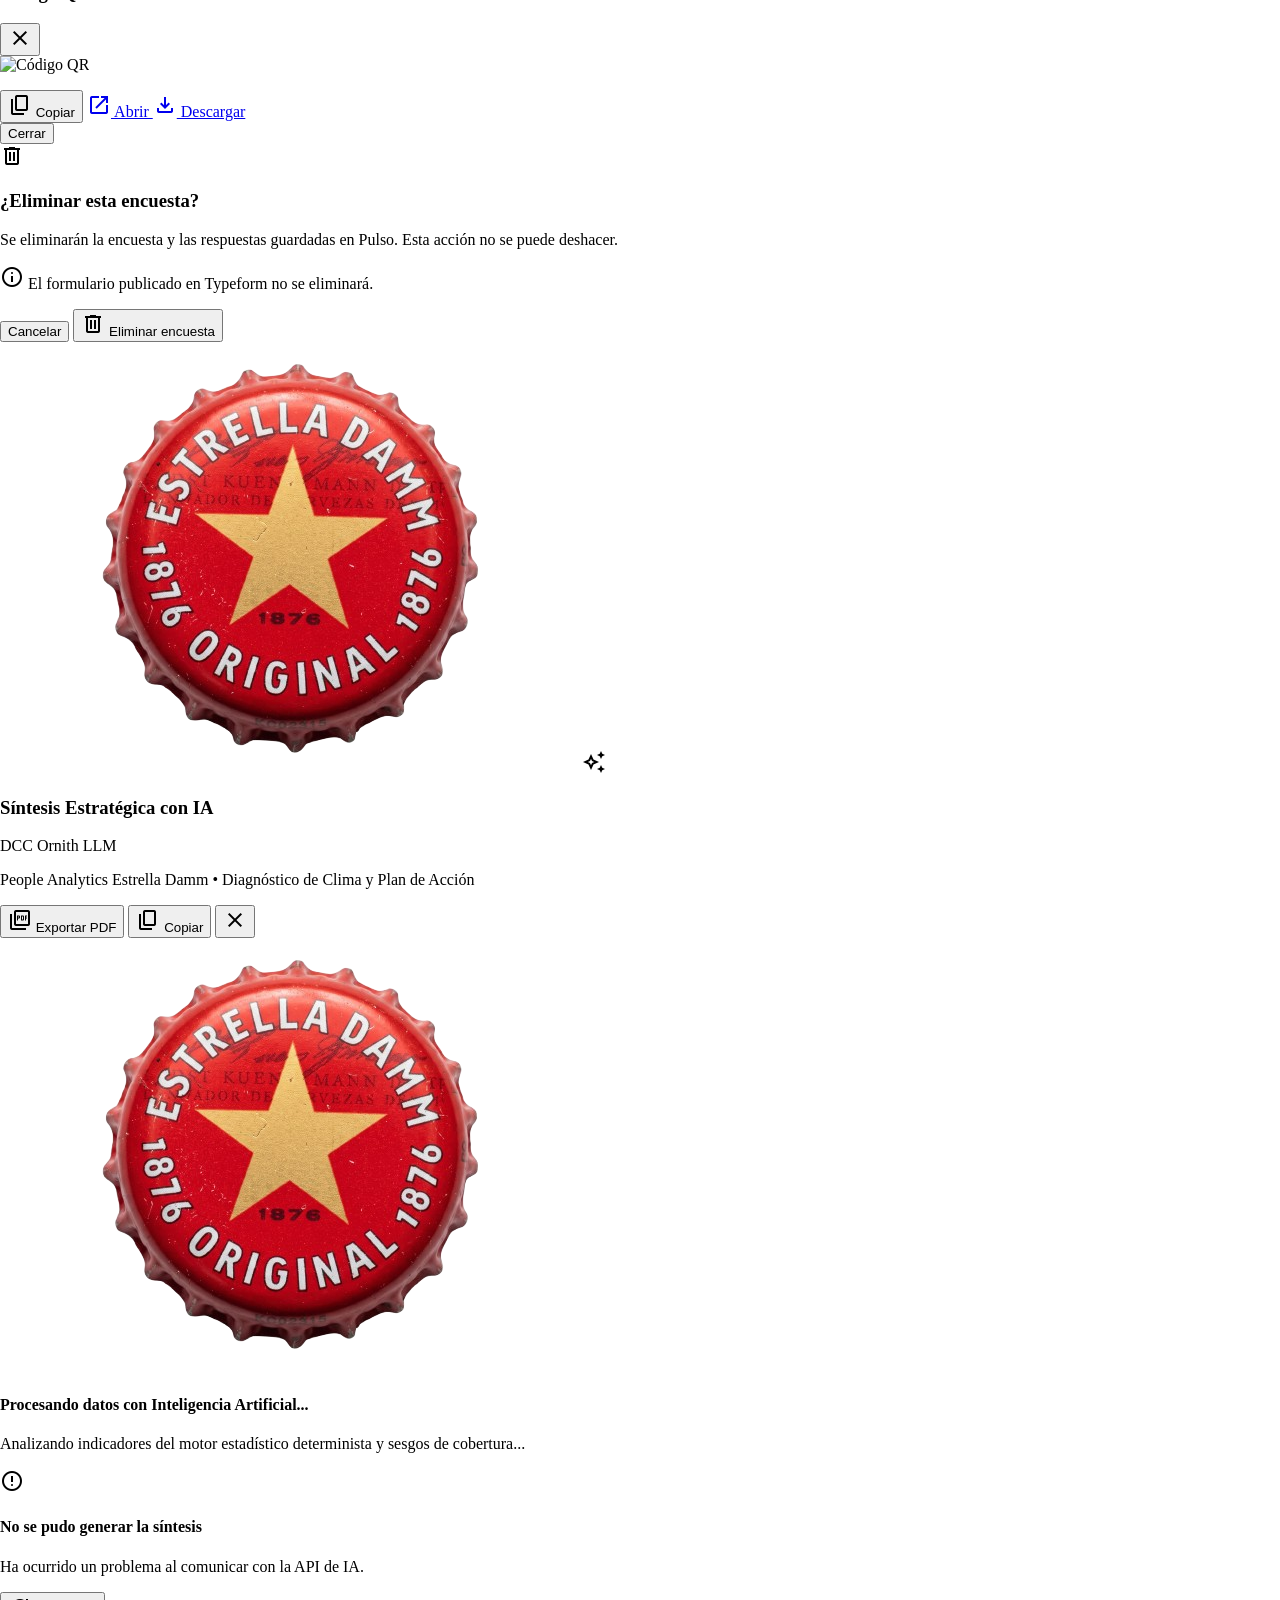
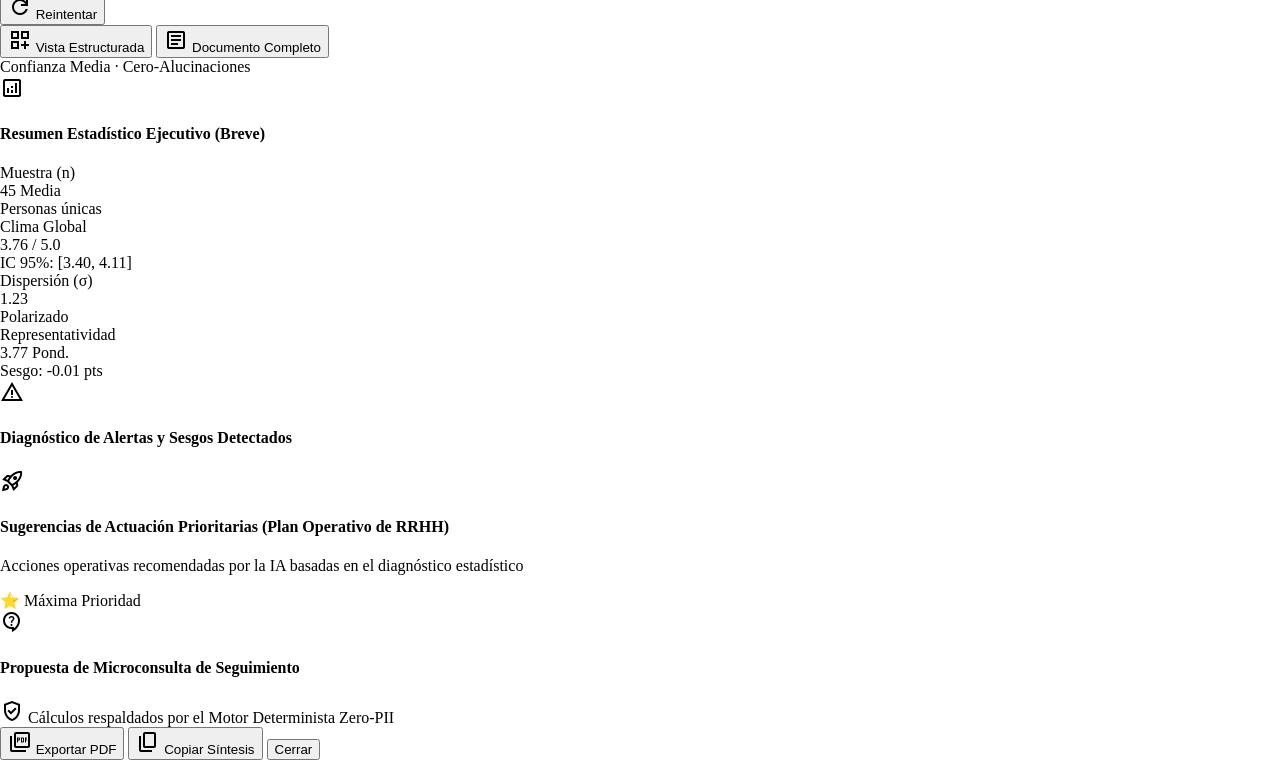
==== commit 566a9ef1: "Pray to GOD" ====
--- a/ui/index.html
+++ b/ui/index.html
@@ -19,6 +19,8 @@
     }
     ::-webkit-scrollbar { display: none; }
     .hero-nav-transition { transition: transform 0.35s cubic-bezier(0.16, 1, 0.3, 1), opacity 0.35s ease; }
+    #app-sidebar.hero-nav-transition { transition: width 0.25s cubic-bezier(0.4, 0, 0.2, 1), transform 0.35s cubic-bezier(0.16, 1, 0.3, 1), opacity 0.35s ease; }
+    #main-header.hero-nav-transition { transition: left 0.25s cubic-bezier(0.4, 0, 0.2, 1), transform 0.35s cubic-bezier(0.16, 1, 0.3, 1), opacity 0.35s ease; }
     #app-sidebar.hero-hidden { transform: translateX(-100%) !important; opacity: 0 !important; pointer-events: none !important; }
     #main-header.hero-hidden { transform: translateY(-100%) !important; opacity: 0 !important; pointer-events: none !important; }
     .sidebar-transition { transition: width 0.25s cubic-bezier(0.4, 0, 0.2, 1); }
@@ -195,11 +197,12 @@
   <!-- ===================================================================== -->
   <!-- PORTADA DE ENTRADA / HERO COVER (PANTALLA COMPLETA 100VH)             -->
   <!-- ===================================================================== -->
-  <section id="landing-hero" class="relative w-full h-screen min-h-[580px] overflow-hidden flex flex-col justify-between items-center select-none" style="background: #4b0206 url('/assets/damm-thermometer-cover.jpg') center center / cover no-repeat;">
+  <section id="landing-hero" class="relative w-full h-screen min-h-[580px] overflow-hidden flex flex-col justify-between items-center select-none" style="background: #4b0206 url('assets/damm-thermometer-cover.jpg') center center / cover no-repeat;">
     
     <!-- Imagen de portada que ocupa la pantalla completa -->
     <div class="absolute inset-0 w-full h-full">
-      <img src="/assets/damm-thermometer-cover.jpg"
+      <img src="assets/damm-thermometer-cover.jpg"
+           onerror="this.src='/assets/damm-thermometer-cover.jpg'"
            alt="Damm Thermometer"
            class="w-full h-full object-cover object-center pointer-events-none" />
       <!-- Sutil degradado para integrar los bordes en pantallas ultra-anchas -->
@@ -2116,6 +2119,39 @@
 
       // Persist in hash
       window.location.hash = name;
+
+      // =========================================================================
+      // GESTIÓN DE LA PORTADA DAMM THERMOMETER (Única y exclusivamente en Dashboard)
+      // =========================================================================
+      window.__activePanelName = name;
+      const hero = document.getElementById('landing-hero');
+      const sidebar = document.getElementById('app-sidebar');
+      const header = document.getElementById('main-header');
+
+      if (name === 'dashboard') {
+        // En Dashboard: el hero está activo por si el usuario desea hacer scroll inverso hacia la portada
+        if (hero) hero.classList.remove('hidden');
+
+        // Si venimos de otra pestaña (ej: de Insights a Dashboard), nos situamos directamente
+        // en el contenido del dashboard con la web fija y navegación visible
+        if (window.__lastActivePanel && window.__lastActivePanel !== 'dashboard') {
+          const heroH = hero ? (hero.offsetHeight || window.innerHeight) : 0;
+          window.scrollTo({ top: heroH, behavior: 'instant' });
+          if (sidebar) sidebar.classList.remove('hero-hidden');
+          if (header) header.classList.remove('hero-hidden');
+        } else {
+          updateHeroScrollState();
+        }
+      } else {
+        // En cualquier otra pestaña (insights, generator, admin, settings):
+        // La portada SE OCULTA COMPLETAMENTE: la web se fija y no se puede volver a la portada ("se fija la web que hemos diseñado")
+        if (hero) hero.classList.add('hidden');
+        if (sidebar) sidebar.classList.remove('hero-hidden');
+        if (header) header.classList.remove('hero-hidden');
+        window.scrollTo({ top: 0, behavior: 'instant' });
+      }
+
+      window.__lastActivePanel = name;
 
       // Lazy loaders
       if (name === 'insights') loadStatisticalEngineData();
@@ -5766,49 +5802,93 @@
     }
 
     function exportLlmSynthesisToPdf() {
-      if (!currentLlmSynthesisRawMarkdown) {
-        showToast('No hay síntesis generada para exportar a PDF.', 'warning');
+      const htmlContent = buildPdfReportHtml();
+      if (!htmlContent || htmlContent.length < 50) {
+        showToast('No hay datos suficientes para exportar a PDF.', 'warning');
         return;
       }
 
-      const htmlContent = buildPdfReportHtml();
+      showToast('Generando informe PDF con resumen y estudio estadístico...', 'info');
 
       // Si html2pdf (CDN) está cargado en el navegador, genera descarga directa del archivo PDF
       if (typeof html2pdf !== 'undefined') {
-        showToast('Generando archivo PDF con el informe...', 'info');
-
-        const container = document.createElement('div');
-        container.innerHTML = htmlContent;
-        container.style.position = 'fixed';
-        container.style.left = '-9999px';
-        container.style.top = '0';
-        container.style.width = '794px'; // Ancho estándar A4 a 96dpi
-        container.style.backgroundColor = '#ffffff';
-        document.body.appendChild(container);
+        const frame = document.createElement('iframe');
+        frame.id = 'pdf-render-frame';
+        frame.style.position = 'fixed';
+        frame.style.top = '0';
+        frame.style.left = '0';
+        frame.style.width = '794px';
+        frame.style.height = '1123px';
+        frame.style.border = 'none';
+        frame.style.background = '#ffffff';
+        frame.style.zIndex = '999999';
+        document.body.appendChild(frame);
+
+        const fdoc = frame.contentWindow.document;
+        fdoc.open();
+        fdoc.write(`
+          <!DOCTYPE html>
+          <html lang="es">
+          <head>
+            <meta charset="utf-8">
+            <title>Informe Síntesis RRHH - Estrella Damm</title>
+            <style>
+              @page { size: A4 portrait; margin: 8mm 10mm; }
+              * { box-sizing: border-box; }
+              body { 
+                margin: 0; 
+                padding: 0; 
+                width: 794px; 
+                background: #ffffff; 
+                color: #111827; 
+                font-family: -apple-system, BlinkMacSystemFont, "Segoe UI", Roboto, Helvetica, Arial, sans-serif;
+                -webkit-print-color-adjust: exact;
+                print-color-adjust: exact;
+              }
+            </style>
+          </head>
+          <body>
+            <div id="pdf-root" style="width: 794px; background: #ffffff; padding: 10px 14px;">
+              ${htmlContent}
+            </div>
+          </body>
+          </html>
+        `);
+        fdoc.close();
 
         const opt = {
           margin:       [8, 10, 8, 10],
           filename:     `Informe_Sintesis_RRHH_Damm_${new Date().toISOString().slice(0, 10)}.pdf`,
           image:        { type: 'jpeg', quality: 0.98 },
-          html2canvas:  { scale: 2, useCORS: true, logging: false },
-          jsPDF:        { unit: 'mm', format: 'a4', orientation: 'portrait' }
+          html2canvas:  { 
+            scale: 2, 
+            useCORS: true, 
+            logging: false,
+            windowWidth: 794
+          },
+          jsPDF:        { unit: 'mm', format: 'a4', orientation: 'portrait' },
+          pagebreak:    { mode: ['css', 'legacy'] }
         };
 
-        html2pdf().set(opt).from(container).save().then(() => {
-          if (document.body.contains(container)) document.body.removeChild(container);
-          showToast('¡Informe PDF descargado con éxito!', 'success');
-        }).catch(err => {
-          console.warn('html2pdf encontró un problema, usando visor de impresión nativo:', err);
-          if (document.body.contains(container)) document.body.removeChild(container);
-          printViaIframe(htmlContent);
-        });
+        setTimeout(() => {
+          const rootEl = fdoc.getElementById('pdf-root') || fdoc.body;
+          html2pdf().set(opt).from(rootEl).save().then(() => {
+            if (document.body.contains(frame)) document.body.removeChild(frame);
+            showToast('¡Informe PDF descargado con éxito!', 'success');
+          }).catch(err => {
+            console.warn('html2pdf en frame falló, usando printViaIframe:', err);
+            if (document.body.contains(frame)) document.body.removeChild(frame);
+            printViaIframe(htmlContent);
+          });
+        }, 300);
       } else {
-        // Fallback robusto sin librerías: abrir impresión nativa para Guardar como PDF
+        // Fallback directo a impresión nativa vectorizada para Guardar como PDF
         printViaIframe(htmlContent);
       }
     }
 
     function printViaIframe(htmlContent) {
+      if (!htmlContent) htmlContent = buildPdfReportHtml();
       showToast('Abriendo ventana para Guardar como PDF...', 'info');
       const frame = document.createElement('iframe');
       frame.style.position = 'fixed';
@@ -5828,16 +5908,26 @@
           <meta charset="utf-8">
           <title>Informe Síntesis RRHH - Estrella Damm</title>
           <style>
-            @page { size: A4 portrait; margin: 10mm 12mm; }
+            @page { size: A4 portrait; margin: 8mm 10mm; }
             * { box-sizing: border-box; }
-            body { margin: 0; padding: 0; font-family: -apple-system, BlinkMacSystemFont, "Segoe UI", Roboto, Helvetica, Arial, sans-serif; color: #111827; background: #ffffff; }
+            body { 
+              margin: 0; 
+              padding: 0; 
+              font-family: -apple-system, BlinkMacSystemFont, "Segoe UI", Roboto, Helvetica, Arial, sans-serif; 
+              color: #111827; 
+              background: #ffffff; 
+              -webkit-print-color-adjust: exact; 
+              print-color-adjust: exact; 
+            }
             @media print {
               body { -webkit-print-color-adjust: exact; print-color-adjust: exact; }
             }
           </style>
         </head>
         <body>
-          ${htmlContent}
+          <div style="width: 100%; max-width: 800px; margin: 0 auto; padding: 10px;">
+            ${htmlContent}
+          </div>
         </body>
         </html>
       `);
@@ -5853,6 +5943,8 @@
         }, 2000);
       }, 400);
     }
+
+
 
     function buildPdfReportHtml() {
       const data = currentLlmSynthesisData || {};
@@ -6743,16 +6835,18 @@
 
     // Navigation & Hero Cover Scroll Handlers
     function scrollToDashboard(instant = false) {
-      const target = document.getElementById('main-layout-wrapper');
-      if (target) {
-        target.scrollIntoView({ behavior: instant ? 'instant' : 'smooth' });
-      } else {
-        const heroH = document.getElementById('landing-hero')?.offsetHeight || window.innerHeight;
-        window.scrollTo({ top: heroH, behavior: instant ? 'instant' : 'smooth' });
-      }
+      const hero = document.getElementById('landing-hero');
+      const heroH = hero ? (hero.offsetHeight || window.innerHeight) : 0;
+      window.scrollTo({ top: heroH, behavior: instant ? 'instant' : 'smooth' });
     }
 
     function scrollToTopCover() {
+      // Si no estamos en el dashboard, cambiamos al dashboard primero
+      if (window.__activePanelName !== 'dashboard') {
+        showPanel('dashboard');
+      }
+      const hero = document.getElementById('landing-hero');
+      if (hero) hero.classList.remove('hidden');
       window.scrollTo({ top: 0, behavior: 'smooth' });
     }
 
@@ -6760,12 +6854,24 @@
       const hero = document.getElementById('landing-hero');
       const sidebar = document.getElementById('app-sidebar');
       const header = document.getElementById('main-header');
-      if (!hero || !sidebar || !header) return;
-
+      if (!sidebar || !header) return;
+
+      const currentActive = window.__activePanelName || (window.location.hash ? window.location.hash.replace('#', '') : 'dashboard');
+
+      // Si NO estamos en el dashboard: la portada no existe y el menú SIEMPRE es visible y fijo
+      if (currentActive !== 'dashboard') {
+        if (hero) hero.classList.add('hidden');
+        sidebar.classList.remove('hero-hidden');
+        header.classList.remove('hero-hidden');
+        return;
+      }
+
+      // Si estamos en el dashboard: comprobar la posición de scroll
+      if (!hero || hero.classList.contains('hidden')) return;
       const heroH = hero.offsetHeight || window.innerHeight;
       const scrollPos = window.scrollY || document.documentElement.scrollTop;
 
-      // Si el usuario está en la portada de bienvenida (scroll menor al 60% de la altura del hero)
+      // Si el usuario hace scroll hacia arriba en el Dashboard hasta entrar en la portada
       if (scrollPos < heroH * 0.6) {
         sidebar.classList.add('hero-hidden');
         header.classList.add('hero-hidden');
@@ -6801,10 +6907,10 @@
       // Si entra a la web sin hash profundo, mostrar la imagen completa de portada al inicio
       if (!window.location.hash || window.location.hash === '#' || window.location.hash === '#dashboard' || window.location.hash === '#cover') {
         window.scrollTo(0, 0);
+        updateHeroScrollState();
       } else {
-        scrollToDashboard(true);
-      }
-      updateHeroScrollState();
+        window.scrollTo({ top: 0, behavior: 'instant' });
+      }
       
       // Check if visiting respondent URL
       const respondentMatch = window.location.pathname.match(/^\/respond\/([a-zA-Z0-9_-]{8,64})$/);
